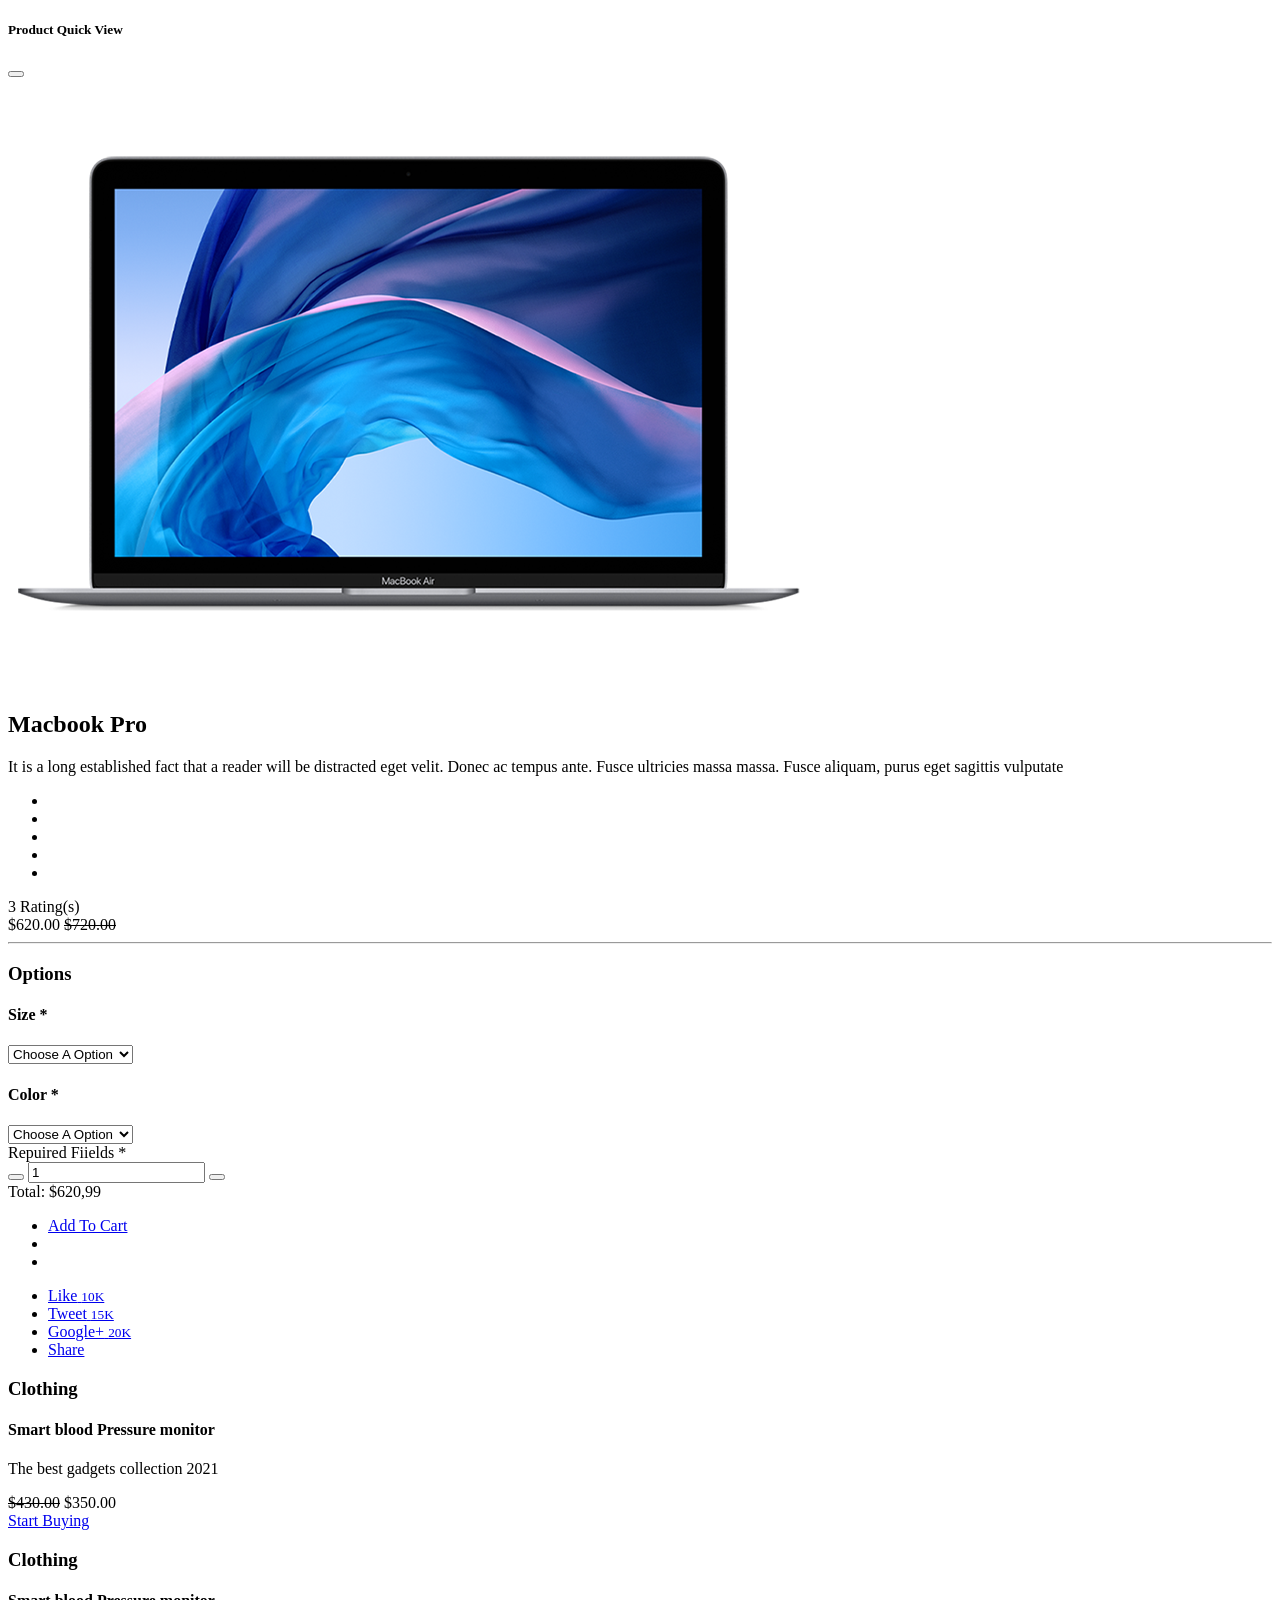
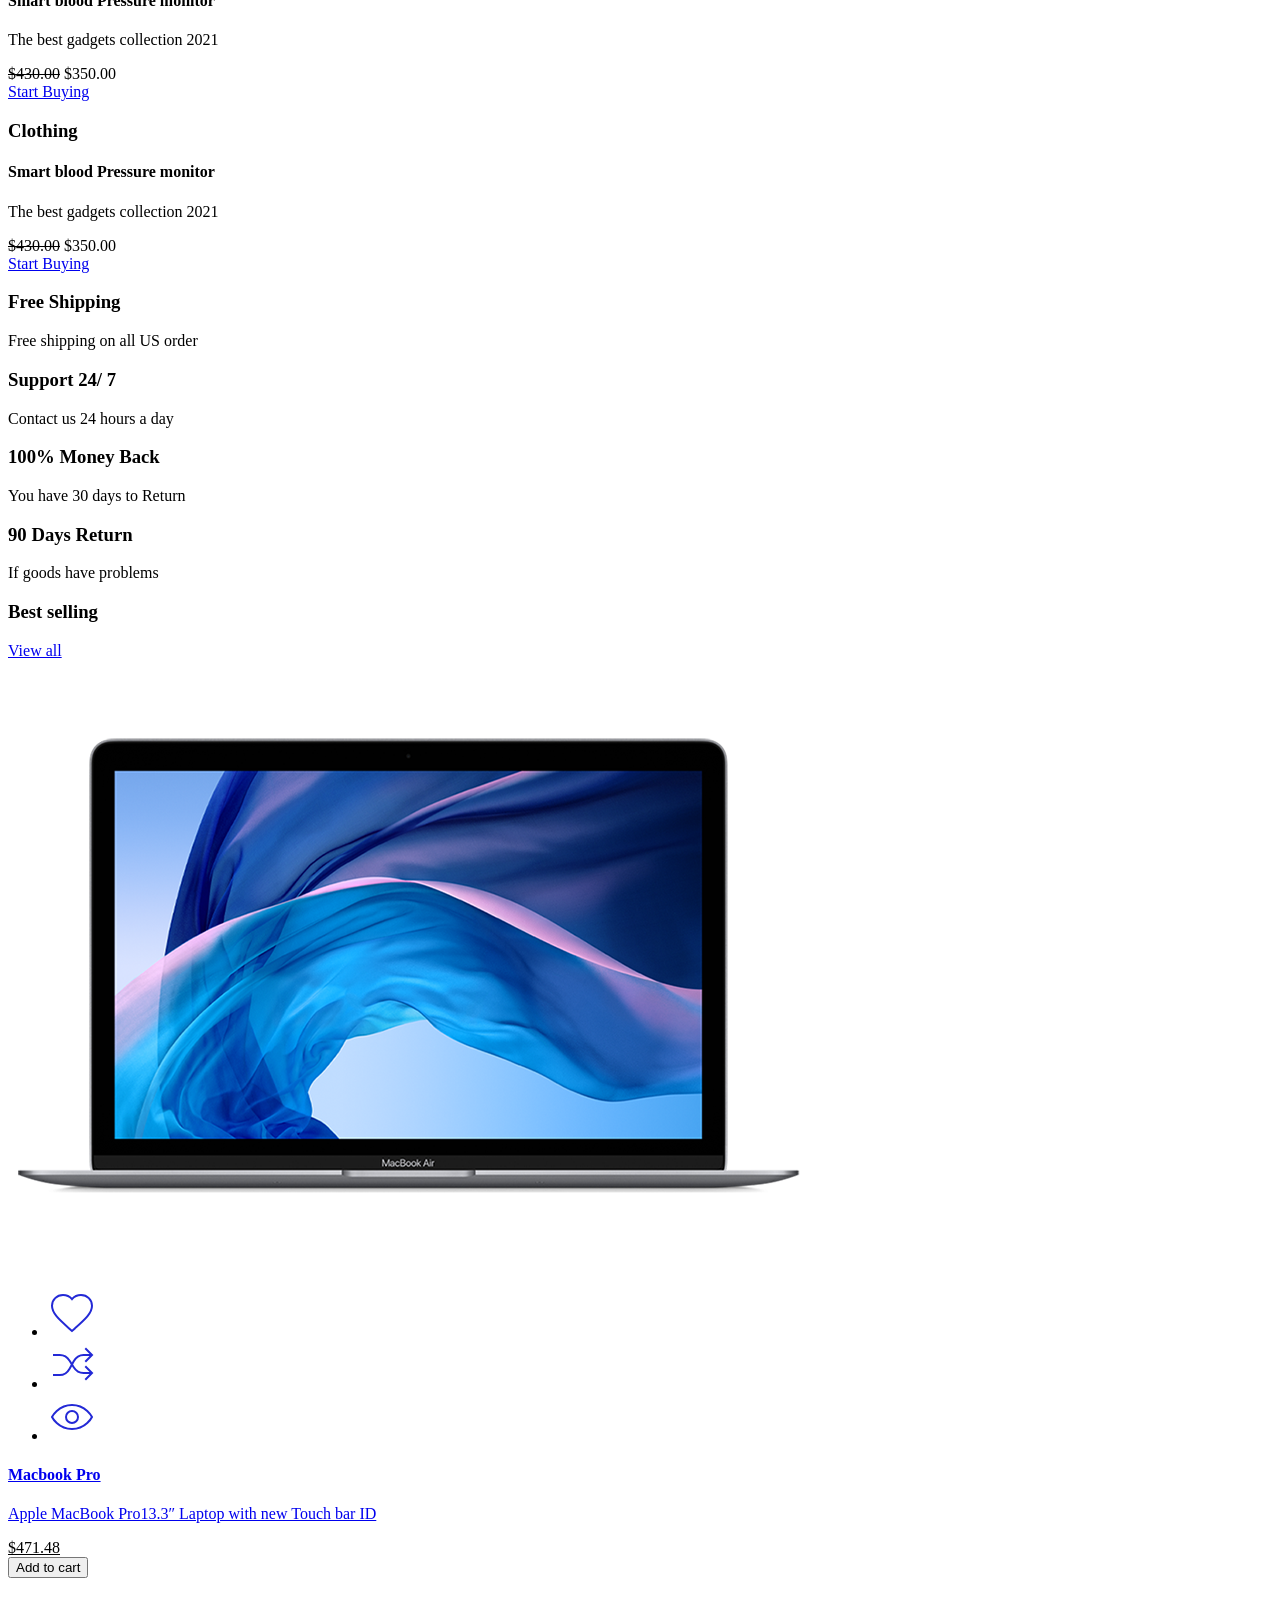
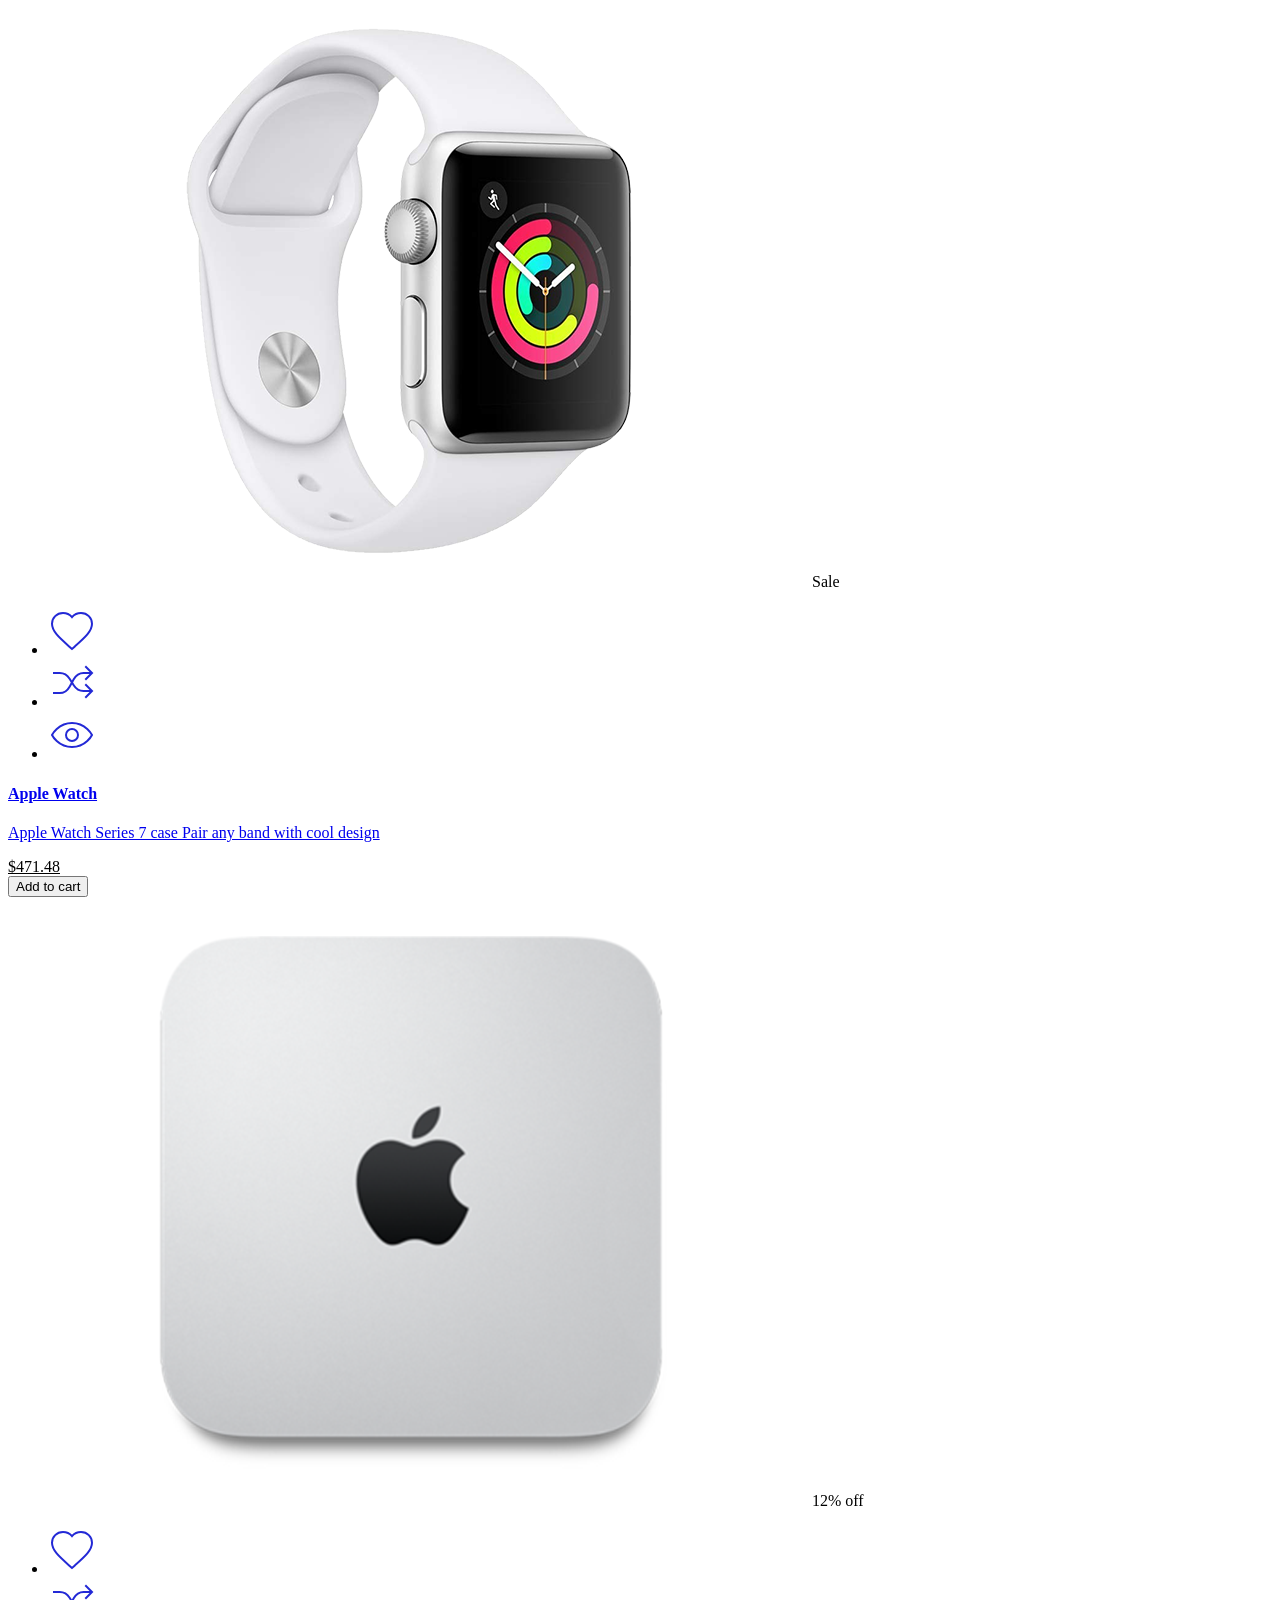
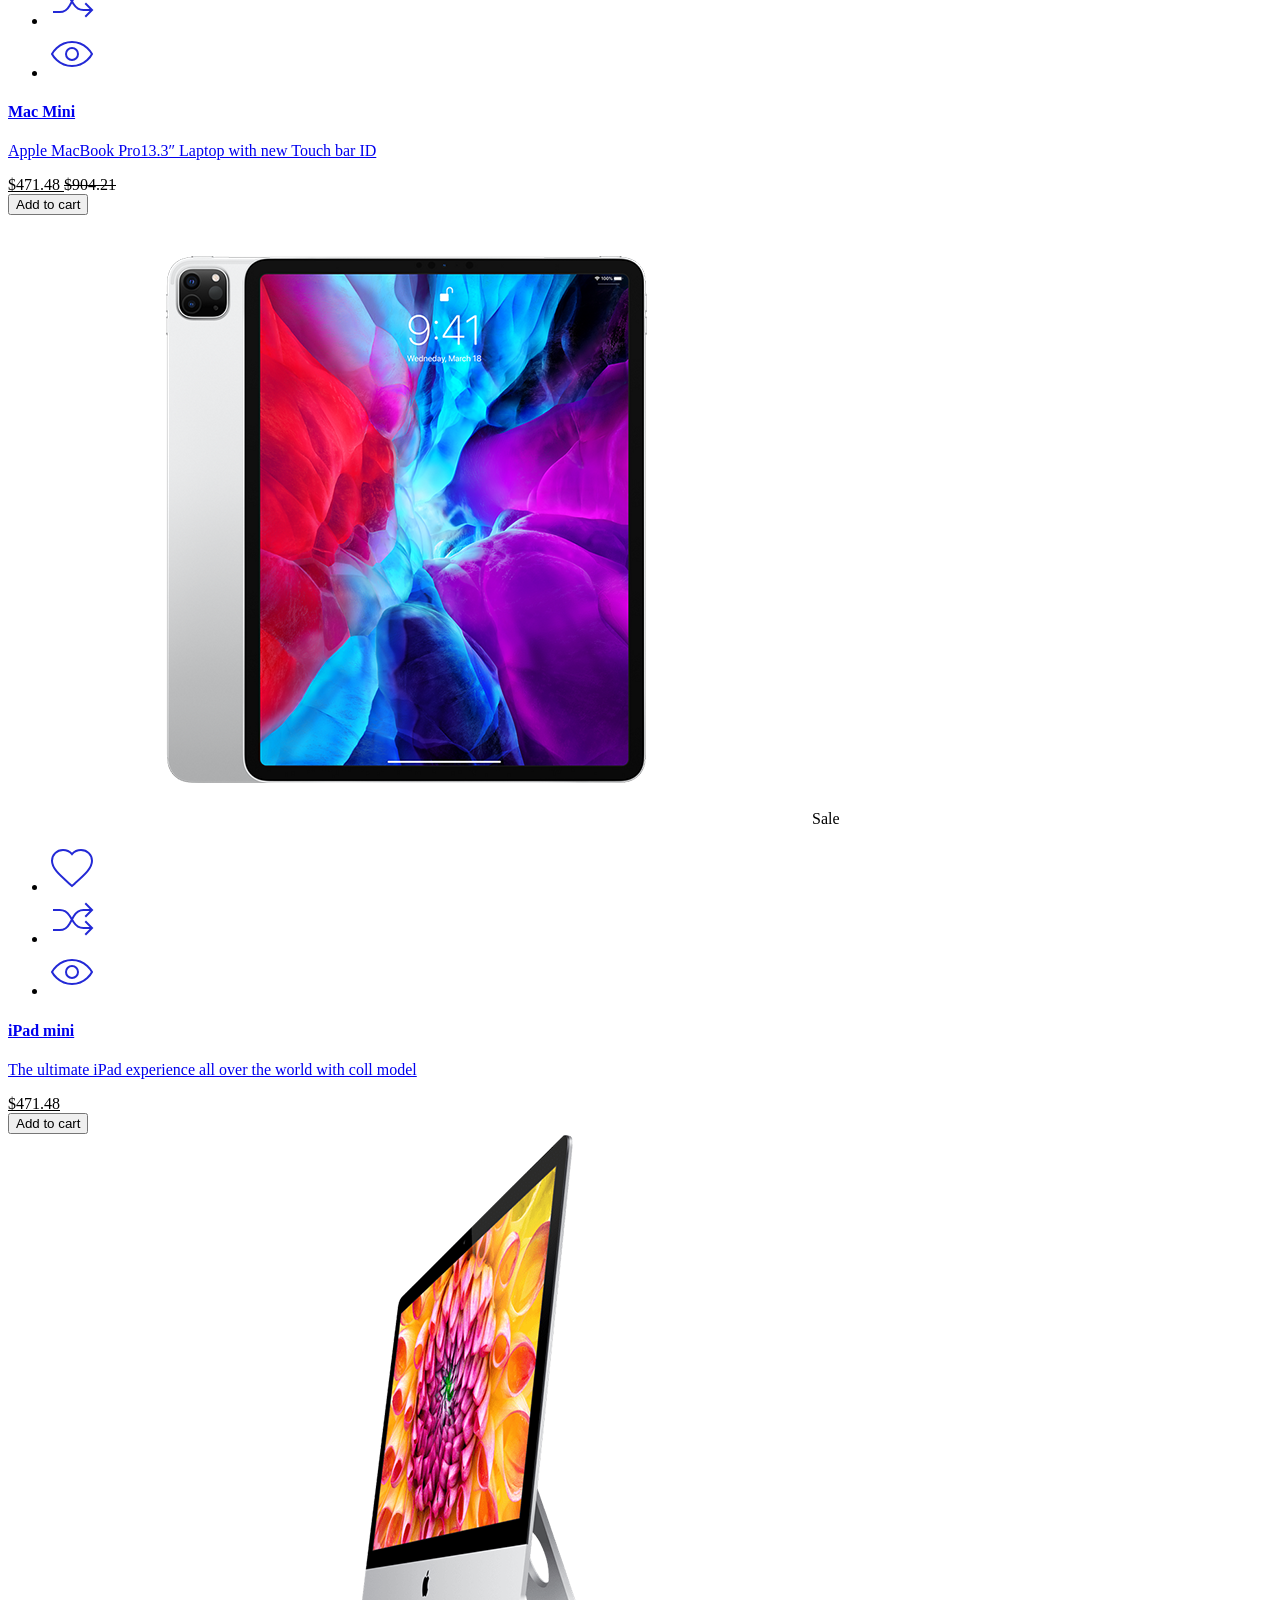
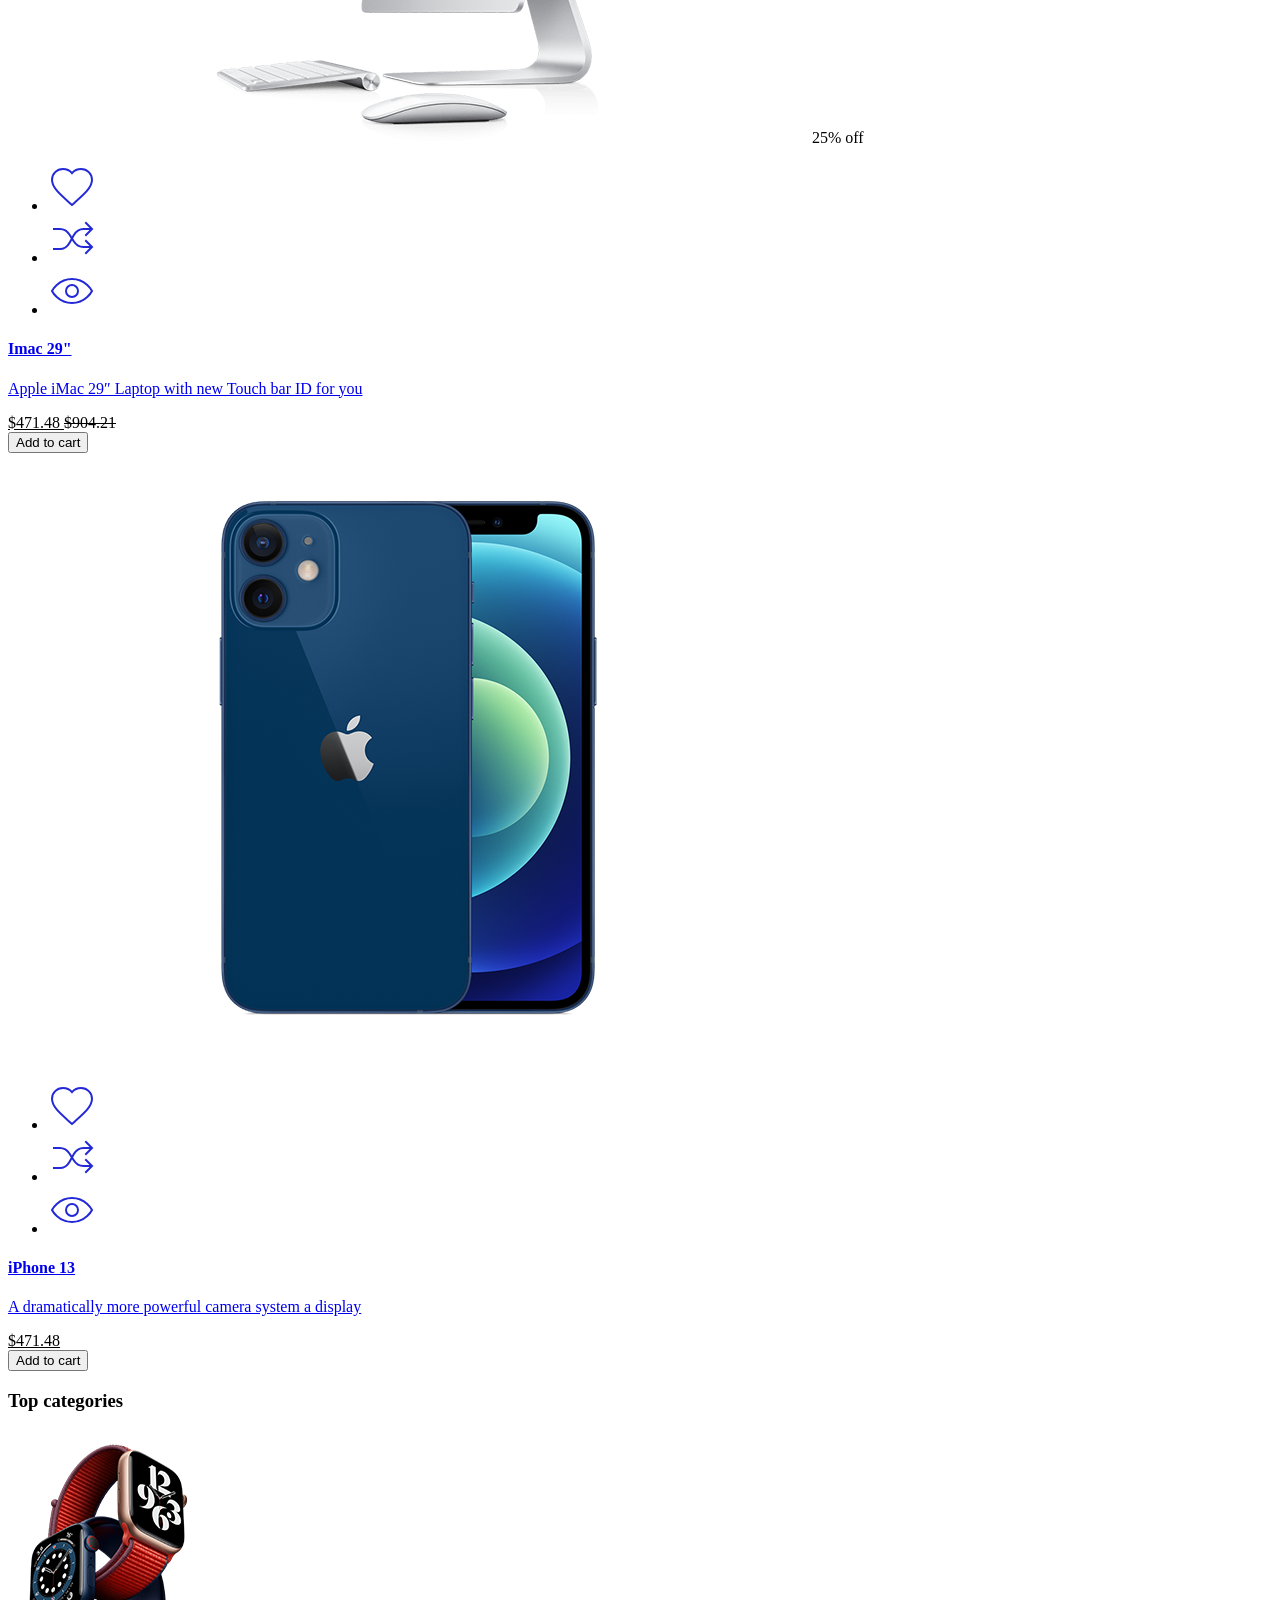
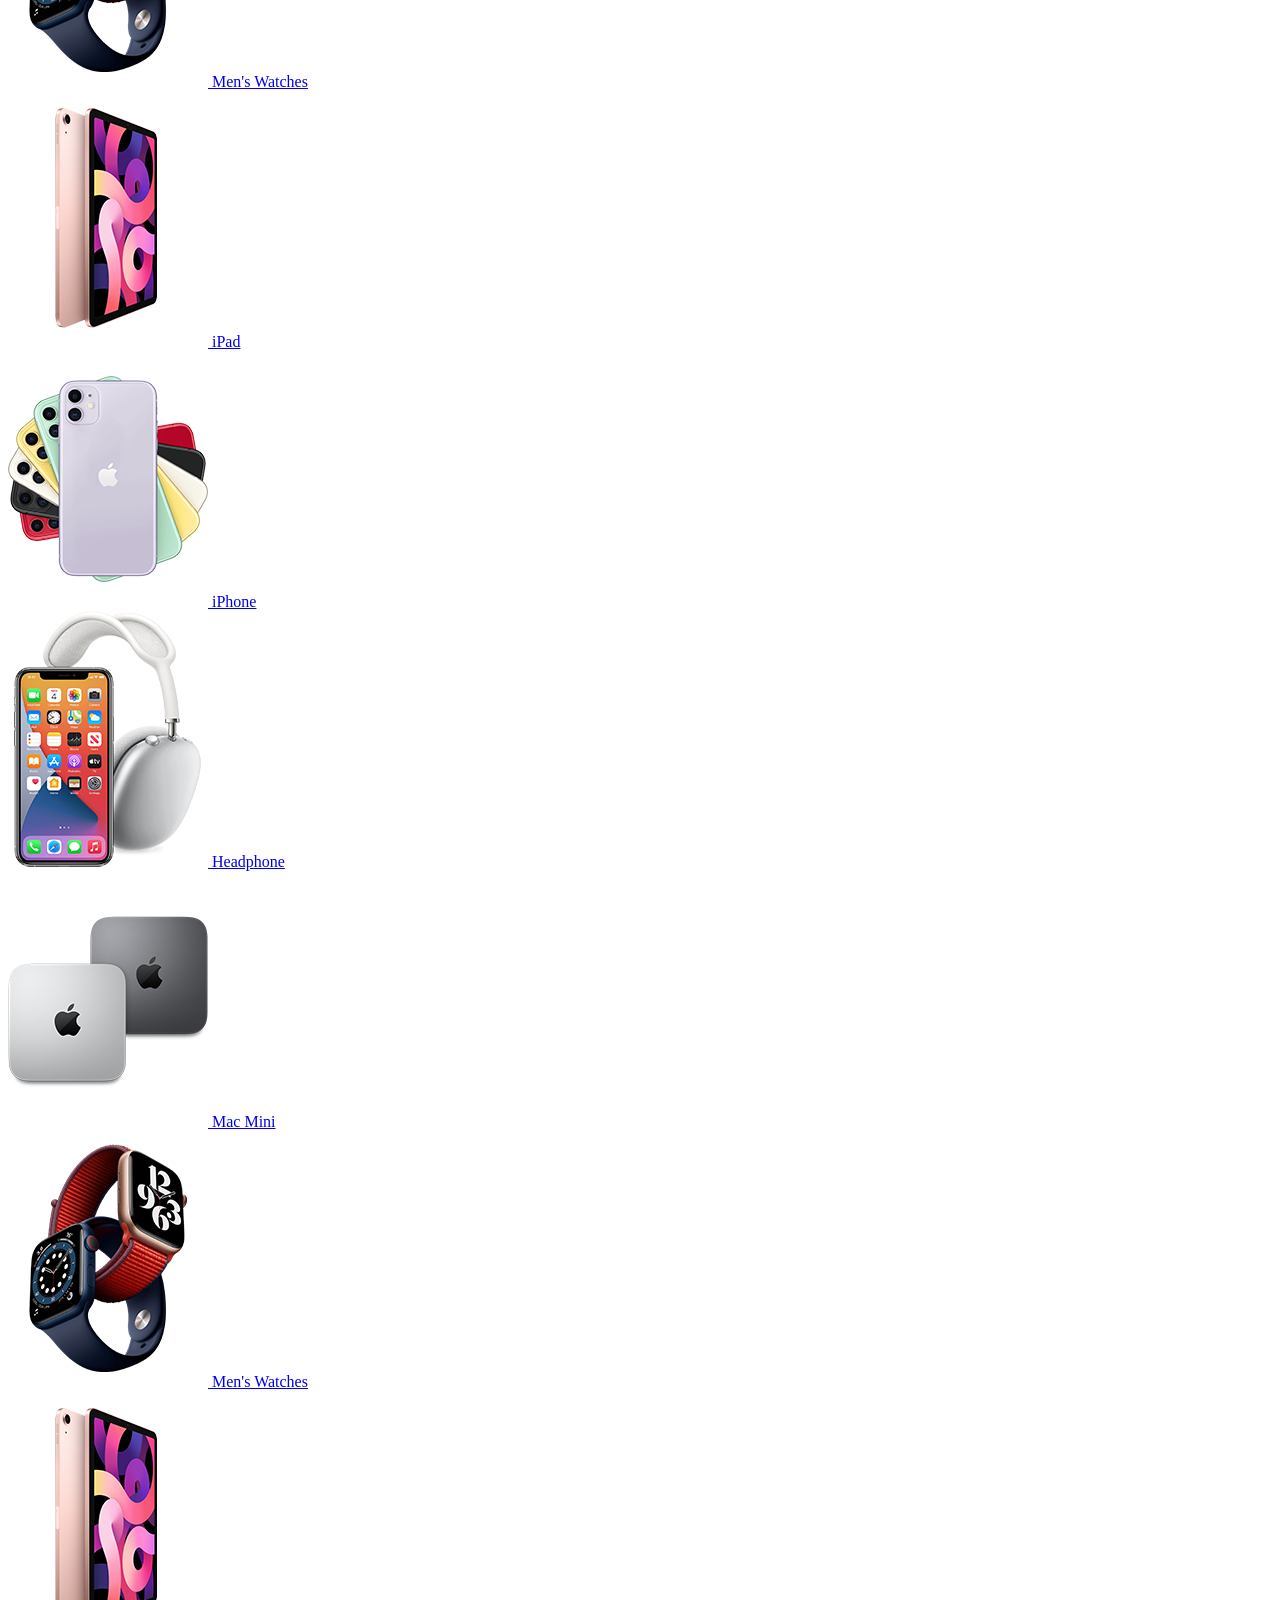
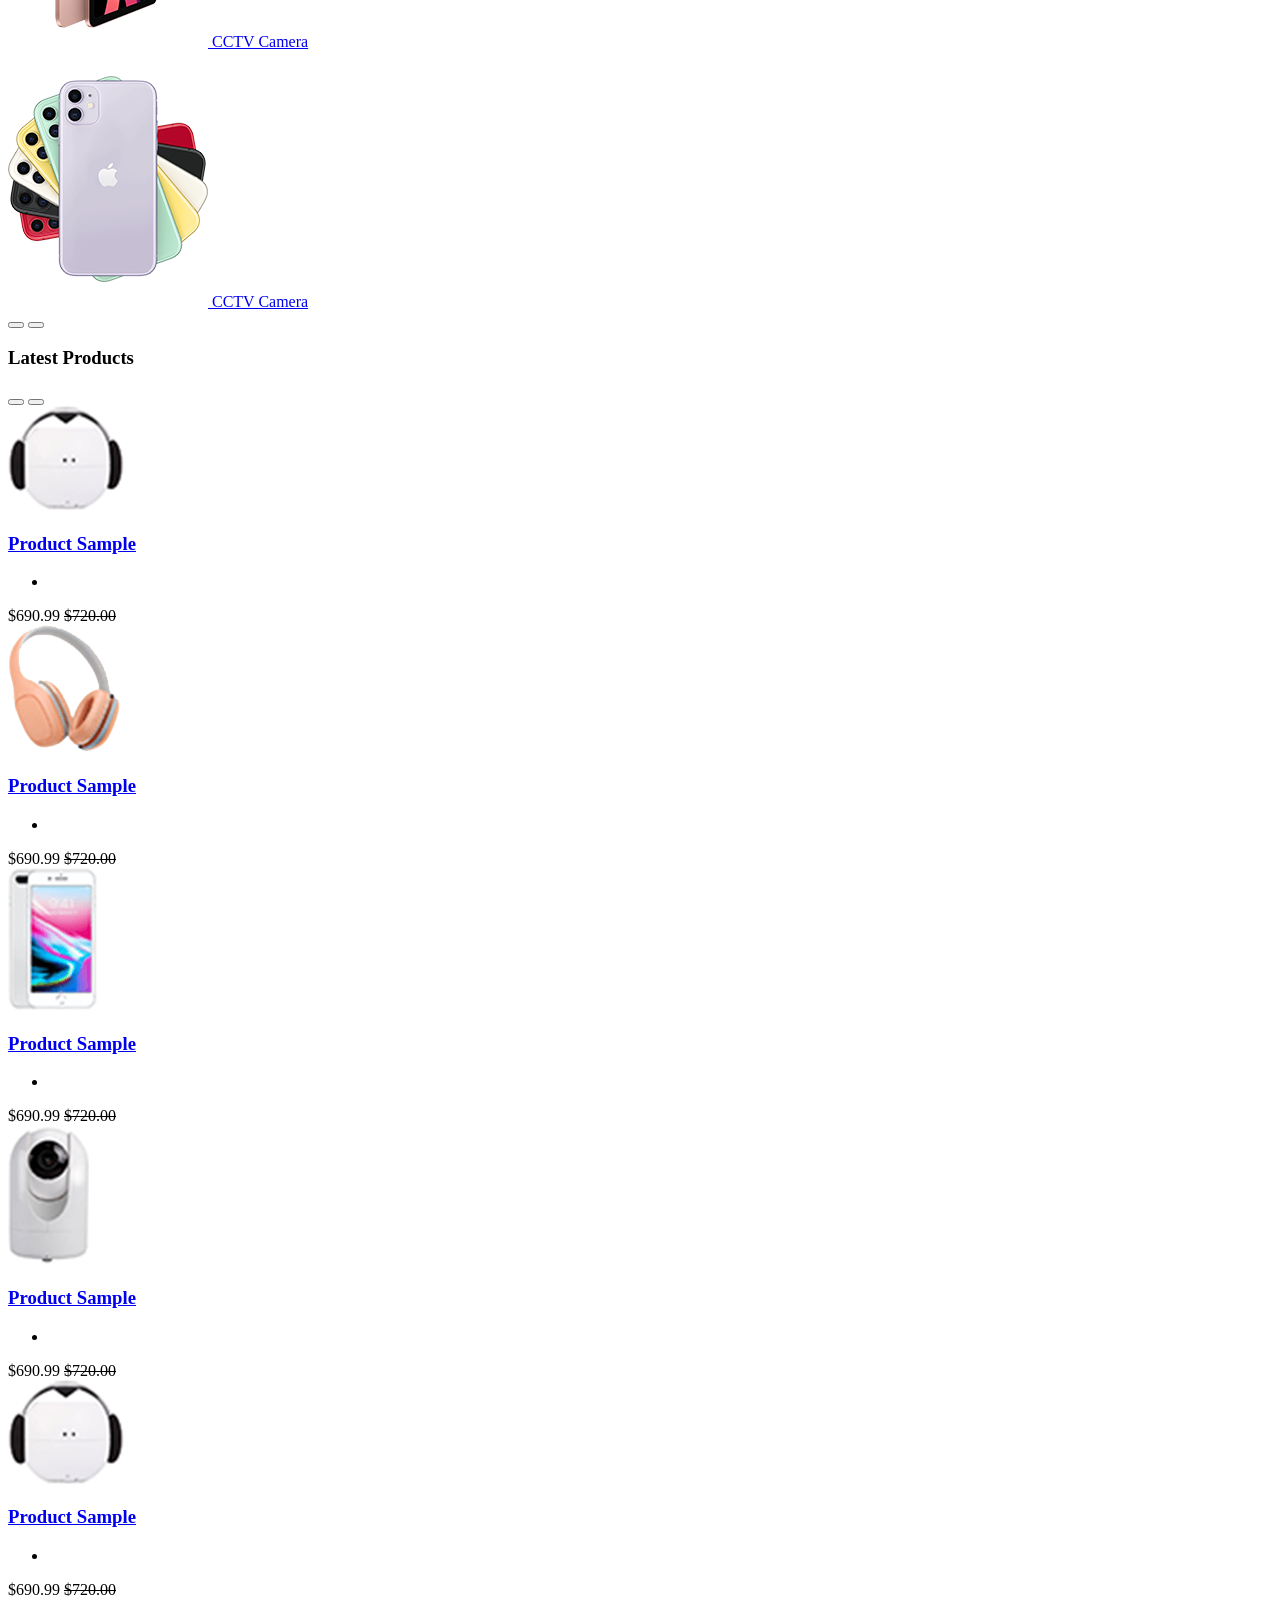
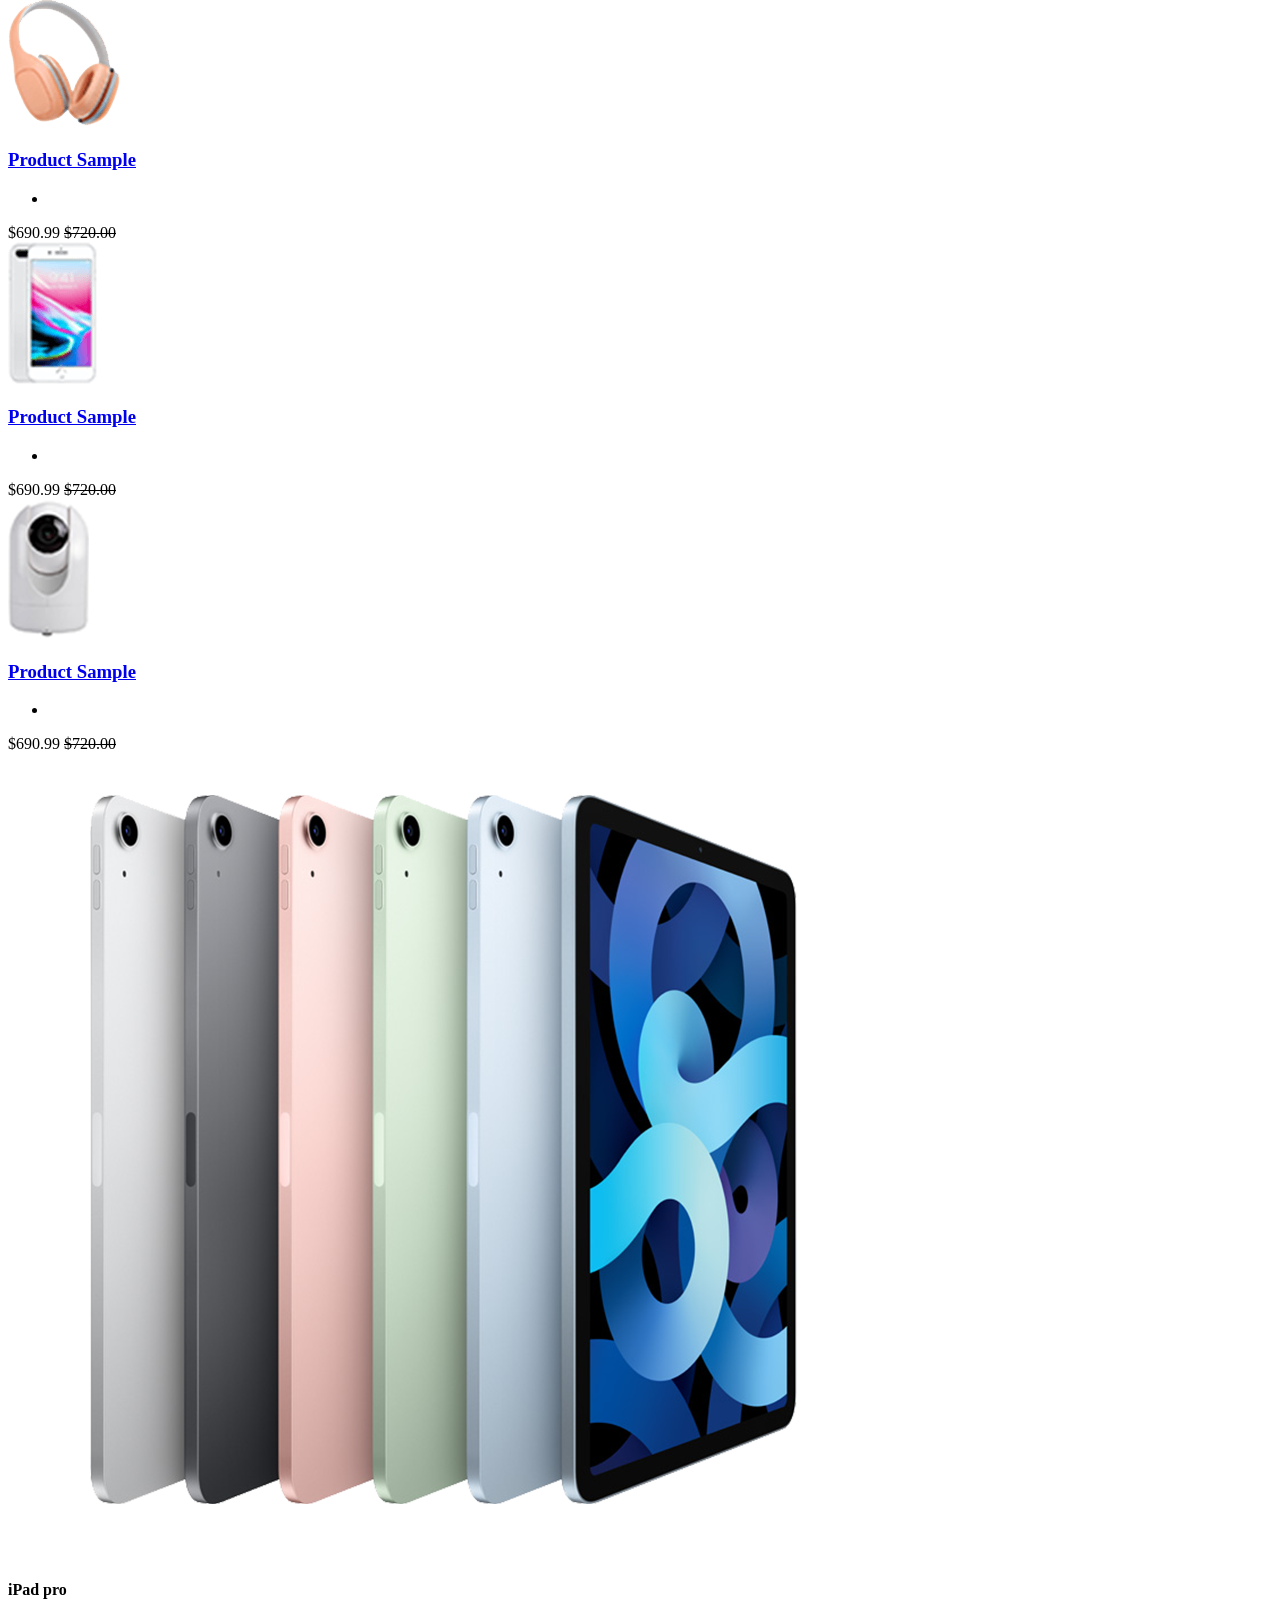
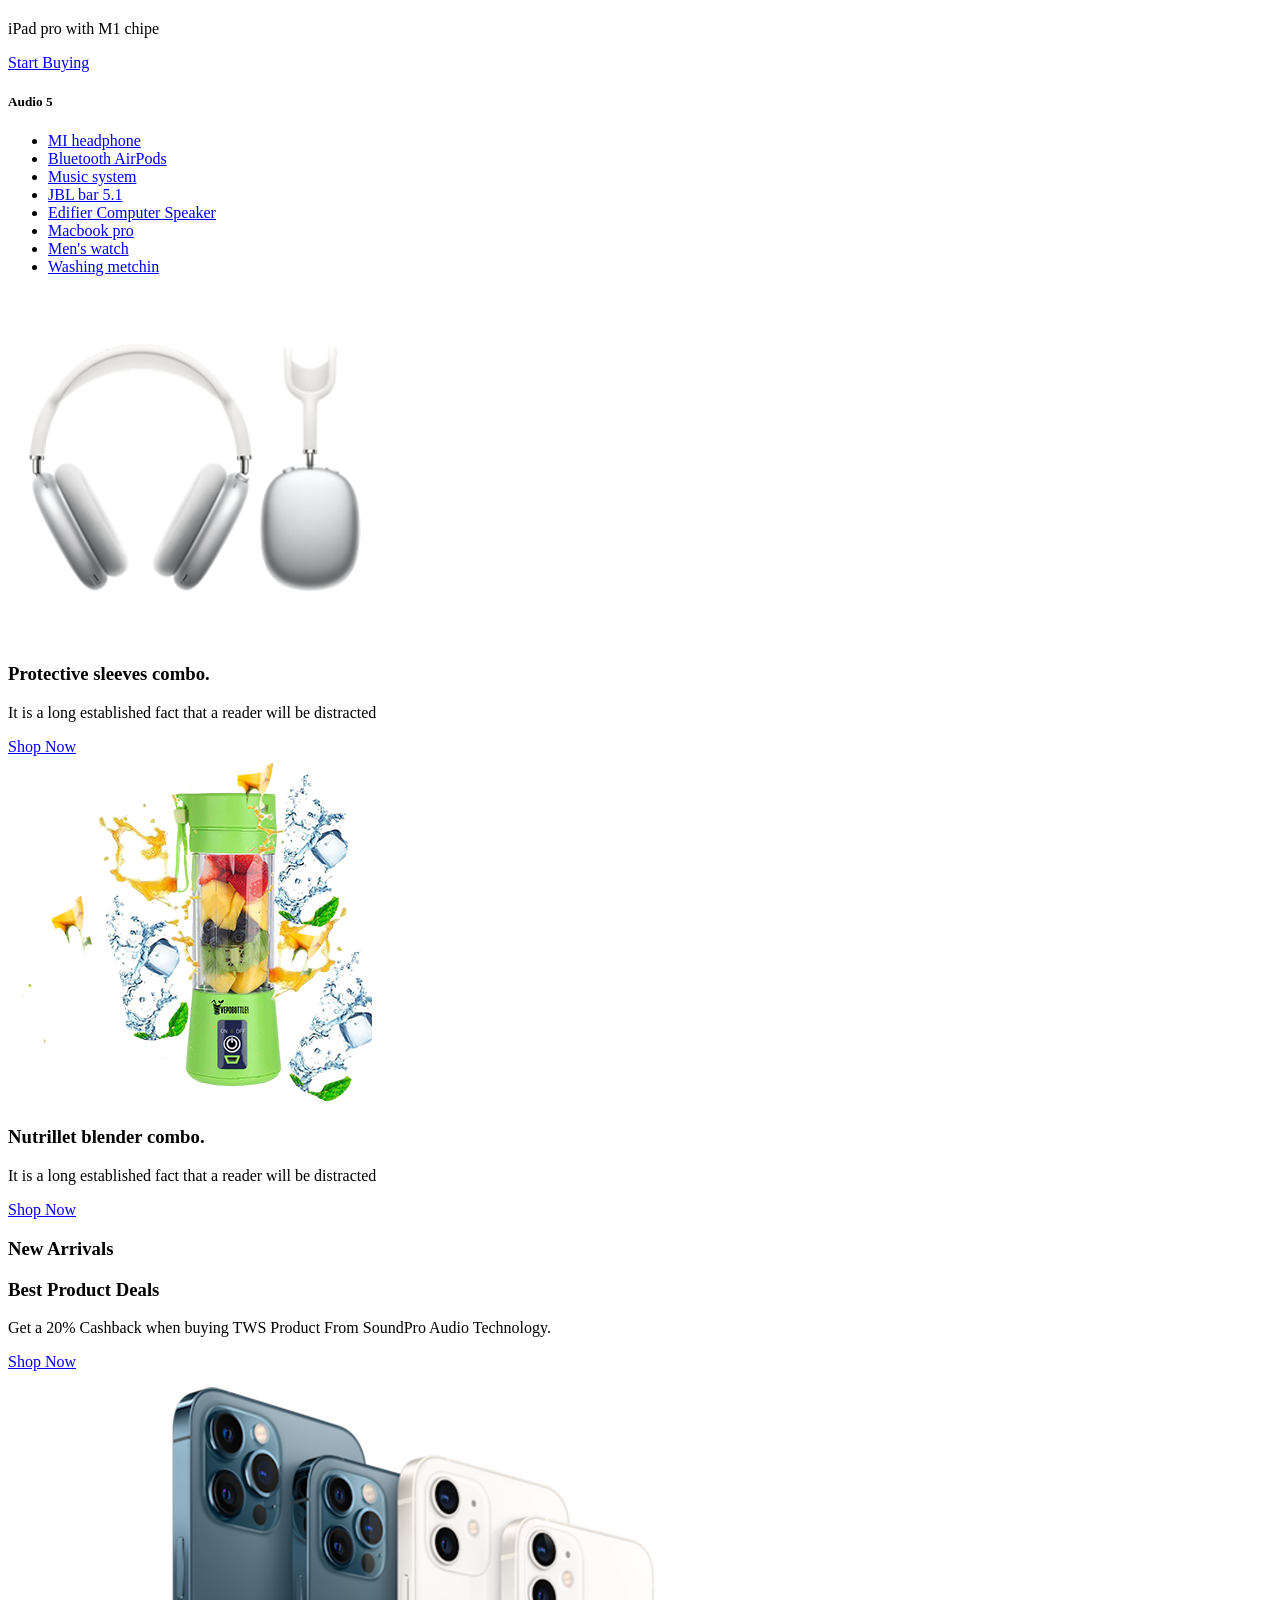
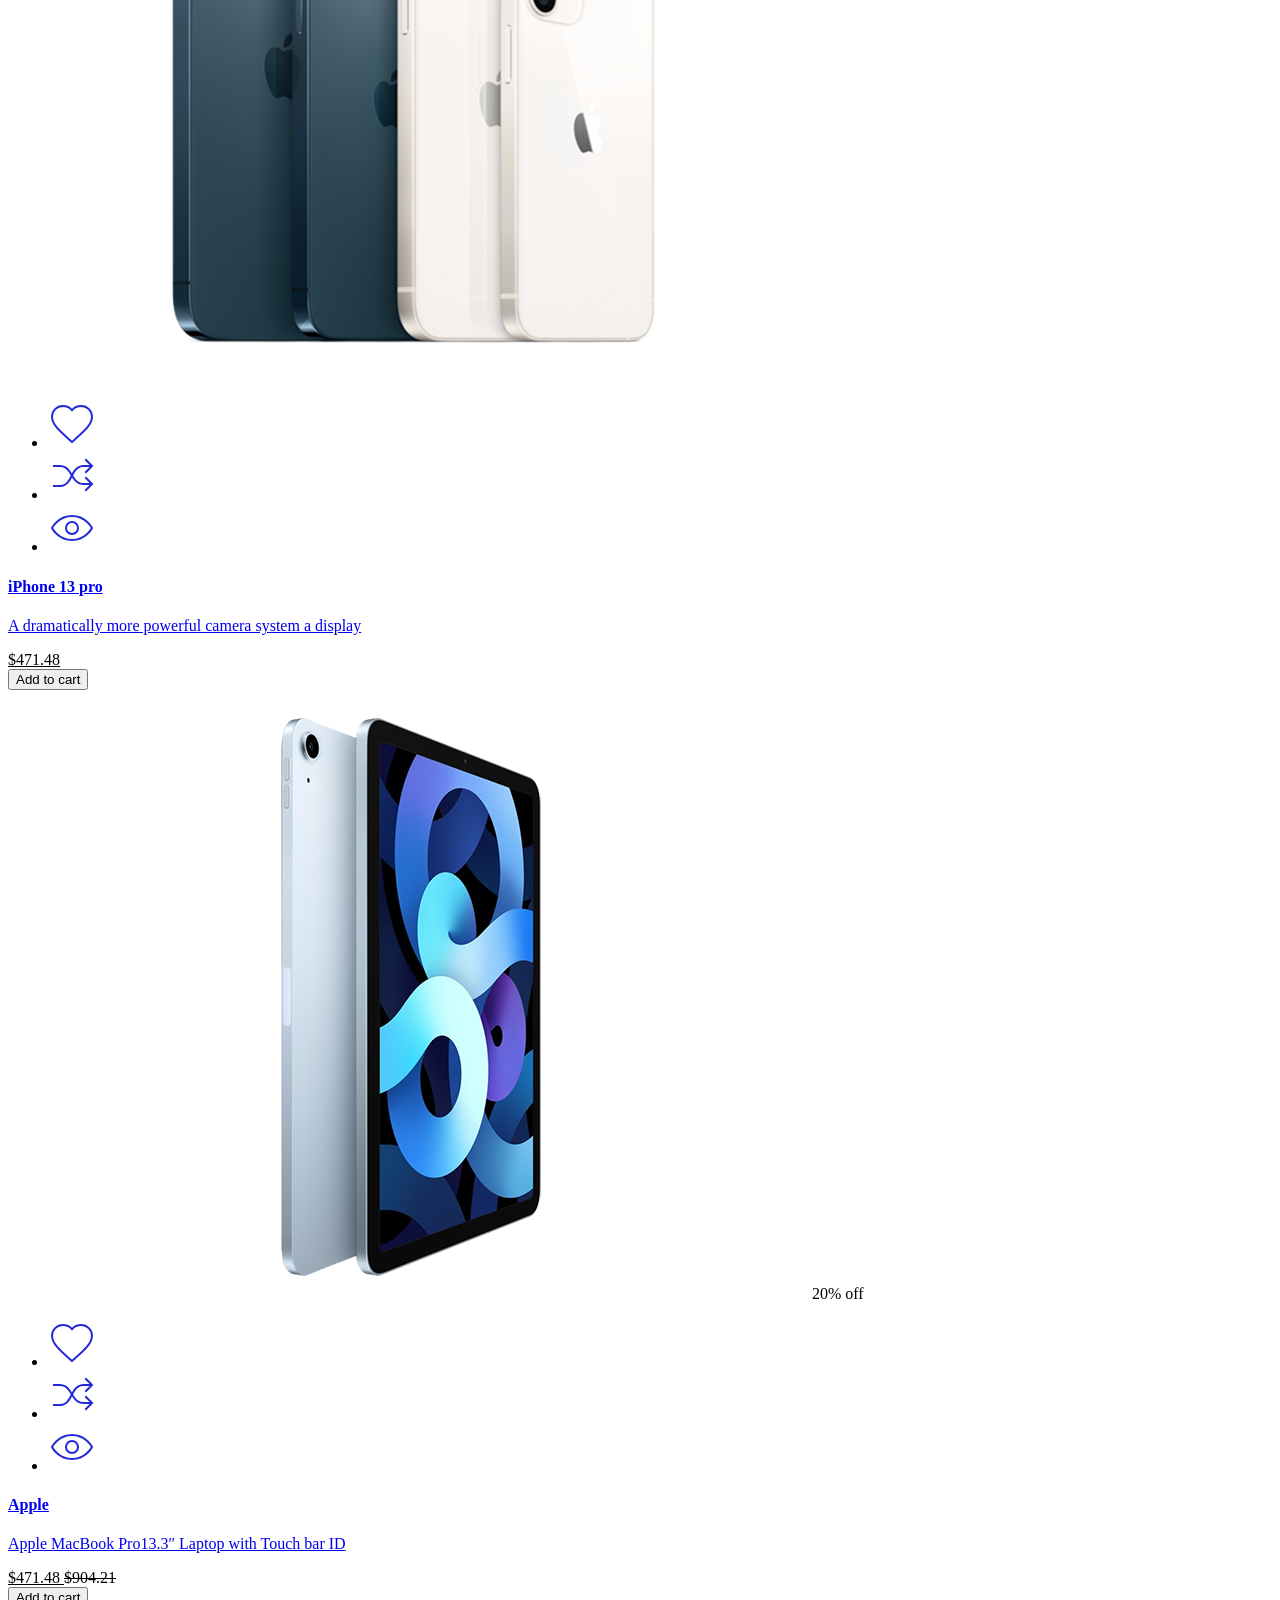
==== src/main/resources/templates/index.html @ 502b5650 "提交，n多功能" ====
﻿<!doctype html>
<html lang="en" xmlns:th="https://www.thymeleaf.org/" xmlns="">
<head>
    <meta charset="utf-8">
    <meta name="viewport" content="width=device-width, initial-scale=1, shrink-to-fit=no">
    <meta http-equiv="x-ua-compatible" content="ie=edge">

    <title th:text="${title}"></title>

    <div th:replace="~{css::css}"></div>

    <!-- woocommercen - css include -->
    <link rel="stylesheet" type="text/css" href="../static/css/woocommerce.css" th:href="@{/css/woocommerce.css}">
</head>

<body>

    <!-- body_wrap - start -->
    <div class="body_wrap">

        <div th:replace="~{component::backtotopAndPreload}"></div>
        
        <div th:replace="~{component::header-style-3}"></div>

        <script th:inline="javascript">
            (function () {
                document.getElementById("allcategories_collapse").classList.remove('collapse')
            }())
        </script>

        <!-- main body - start
        ================================================== -->
        <main>

            <div th:replace="~{component::shopping_cart}"></div>
            
            <!-- product quick view modal - start
            ================================================== -->
            <div class="modal fade" id="quickview_popup" aria-hidden="true" aria-labelledby="exampleModalToggleLabel2" tabindex="-1">
                <div class="modal-dialog modal-dialog-centered">
                    <div class="modal-content">
                        <div class="modal-header">
                            <h5 class="modal-title" id="exampleModalToggleLabel2">Product Quick View</h5>
                            <button type="button" class="btn-close" data-bs-dismiss="modal" aria-label="Close"></button>
                        </div>
                        <div class="modal-body">
                            <div class="product_details">
                                <div class="container">
                                    <div class="row">
                                        <div class="col col-lg-6">
                                            <div class="product_details_image p-0">
                                                <img src="../static/images/shop/product_img_12.png" alt>
                                            </div>
                                        </div>
                                        
                                        <div class="col-lg-6">
                                            <div class="product_details_content">
                                                <h2 class="item_title">Macbook Pro</h2>
                                                <p>
                                                    It is a long established fact that a reader will be distracted eget velit. Donec ac tempus ante. Fusce ultricies massa massa. Fusce aliquam, purus eget sagittis vulputate
                                                </p>
                                                <div class="item_review">
                                                    <ul class="rating_star ul_li">
                                                        <li><i class="fas fa-star"></i></li>
                                                        <li><i class="fas fa-star"></i></li>
                                                        <li><i class="fas fa-star"></i></li>
                                                        <li><i class="fas fa-star"></i></li>
                                                        <li><i class="fas fa-star"></i></li>
                                                    </ul>
                                                    <span class="review_value">3 Rating(s)</span>
                                                </div>
                                                <div class="item_price">
                                                    <span>$620.00</span>
                                                    <del>$720.00</del>
                                                </div>
                                                <hr>
                                                <div class="item_attribute">
                                                    <h3 class="title_text">Options <span class="underline"></span></h3>
                                                    <form action="#">
                                                        <div class="row">
                                                            <div class="col col-md-6">
                                                                <div class="select_option clearfix">
                                                                    <h4 class="input_title">Size *</h4>
                                                                    <select>
                                                                        <option data-display="- Please select -">Choose A Option</option>
                                                                        <option value="1">Some option</option>
                                                                        <option value="2">Another option</option>
                                                                        <option value="3" disabled>A disabled option</option>
                                                                        <option value="4">Potato</option>
                                                                    </select>
                                                                </div>
                                                            </div>
                                                            <div class="col col-md-6">
                                                                <div class="select_option clearfix">
                                                                    <h4 class="input_title">Color *</h4>
                                                                    <select>
                                                                        <option data-display="- Please select -">Choose A Option</option>
                                                                        <option value="1">Some option</option>
                                                                        <option value="2">Another option</option>
                                                                        <option value="3" disabled>A disabled option</option>
                                                                        <option value="4">Potato</option>
                                                                    </select>
                                                                </div>
                                                            </div>
                                                        </div>
                                                        <span class="repuired_text">Repuired Fiields *</span>
                                                    </form>
                                                </div>
                                                
                                                <div class="quantity_wrap">
                                                    <form action="#">
                                                        <div class="quantity_input">
                                                            <button type="button" class="input_number_decrement">
                                                                <i class="fal fa-minus"></i>
                                                            </button>
                                                            <input class="input_number" type="text" value="1">
                                                            <button type="button" class="input_number_increment">
                                                                <i class="fal fa-plus"></i>
                                                            </button>
                                                        </div>
                                                    </form>
                                                    <div class="total_price">
                                                        Total: $620,99
                                                    </div>
                                                </div>
                                                
                                                <ul class="default_btns_group ul_li">
                                                    <li><a class="addtocart_btn" href="#!">Add To Cart</a></li>
                                                    <li><a href="#!"><i class="far fa-compress-alt"></i></a></li>
                                                    <li><a href="#!"><i class="fas fa-heart"></i></a></li>
                                                </ul>
                                                
                                                <ul class="default_share_links ul_li">
                                                    <li>
                                                        <a class="facebook" href="#!">
                                                            <span><i class="fab fa-facebook-square"></i> Like</span>
                                                            <small>10K</small>
                                                        </a>
                                                    </li>
                                                    <li>
                                                        <a class="twitter" href="#!">
                                                            <span><i class="fab fa-twitter-square"></i> Tweet</span>
                                                            <small>15K</small>
                                                        </a>
                                                    </li>
                                                    <li>
                                                        <a class="google" href="#!">
                                                            <span><i class="fab fa-google-plus-square"></i> Google+</span>
                                                            <small>20K</small>
                                                        </a>
                                                    </li>
                                                    <li>
                                                        <a class="share" href="#!">
                                                            <span><i class="fas fa-plus-square"></i> Share</span>
                                                        </a>
                                                    </li>
                                                </ul>
                                            </div>
                                        </div>
                                    </div>
                                </div>
                            </div>
                        </div>
                    </div>
                </div>
            </div>
            <!-- product quick view modal - end
            ================================================== -->

            
            <!-- slider_section - start
            ================================================== -->
            <section class="slider_section">
                <div class="container">
                    <div class="row">
                        <div class="col-lg-9 offset-lg-3">
                            <div class="main_slider" data-slick='{"arrows": false}'>
                                <div class="slider_item set-bg-image" data-background="../static/images/slider/slide-2.jpg">
                                    <div class="slider_content">
                                        <h3 class="small_title" data-animation="fadeInUp2" data-delay=".2s">Clothing</h3>
                                        <h4 class="big_title" data-animation="fadeInUp2" data-delay=".4s">Smart blood  <span>Pressure monitor</span></h4>
                                        <p data-animation="fadeInUp2" data-delay=".6s">The best gadgets collection 2021</p>
                                        <div class="item_price" data-animation="fadeInUp2" data-delay=".6s">
                                            <del>$430.00</del>
                                            <span class="sale_price">$350.00</span>
                                        </div>
                                        <a class="btn btn_primary" href="shop_details.html" data-animation="fadeInUp2" data-delay=".8s">Start Buying</a>
                                    </div>
                                </div>
                                <div class="slider_item set-bg-image" data-background="../static/images/slider/slide-3.jpg">
                                    <div class="slider_content">
                                        <h3 class="small_title" data-animation="fadeInUp2" data-delay=".2s">Clothing</h3>
                                        <h4 class="big_title" data-animation="fadeInUp2" data-delay=".4s">Smart blood  <span>Pressure monitor</span></h4>
                                        <p data-animation="fadeInUp2" data-delay=".6s">The best gadgets collection 2021</p>
                                        <div class="item_price" data-animation="fadeInUp2" data-delay=".6s">
                                            <del>$430.00</del>
                                            <span class="sale_price">$350.00</span>
                                        </div>
                                        <a class="btn btn_primary" href="shop_details.html" data-animation="fadeInUp2" data-delay=".8s">Start Buying</a>
                                    </div>
                                </div>
                                <div class="slider_item set-bg-image" data-background="../static/images/slider/slide-1.jpg">
                                    <div class="slider_content">
                                        <h3 class="small_title" data-animation="fadeInUp2" data-delay=".2s">Clothing</h3>
                                        <h4 class="big_title" data-animation="fadeInUp2" data-delay=".4s">Smart blood  <span>Pressure monitor</span></h4>
                                        <p data-animation="fadeInUp2" data-delay=".6s">The best gadgets collection 2021</p>
                                        <div class="item_price" data-animation="fadeInUp2" data-delay=".6s">
                                            <del>$430.00</del>
                                            <span class="sale_price">$350.00</span>
                                        </div>
                                        <a class="btn btn_primary" href="shop_details.html" data-animation="fadeInUp2" data-delay=".8s">Start Buying</a>
                                    </div>
                                </div>
                            </div>
                        </div>
                    </div>
                </div>
            </section>
            <!-- slider_section - end
            ================================================== -->
            
            <!-- policy_section - start
            ================================================== -->
            <section class="policy_section">
                <div class="container">
                    <div class="row">
                        <div class="col-xs-12">
                            <div class="policy-wrap">
                                <div class="policy_item">
                                    <div class="item_icon">
                                        <i class="icon icon-Truck"></i>
                                    </div>
                                    <div class="item_content">
                                        <h3 class="item_title">Free Shipping</h3>
                                        <p>
                                            Free shipping on all US order
                                        </p>
                                    </div>
                                </div>
        
                                <div class="policy_item">
                                    <div class="item_icon">
                                        <i class="icon icon-Headset"></i>
                                    </div>
                                    <div class="item_content">
                                        <h3 class="item_title">Support 24/ 7</h3>
                                        <p>
                                            Contact us 24 hours a day
                                        </p>
                                    </div>
                                </div>
        
                                <div class="policy_item">
                                    <div class="item_icon">
                                        <i class="icon icon-Wallet"></i>
                                    </div>
                                    <div class="item_content">
                                        <h3 class="item_title">100% Money Back</h3>
                                        <p>
                                            You have 30 days to Return
                                        </p>
                                    </div>
                                </div>
        
                                <div class="policy_item">
                                    <div class="item_icon">
                                        <i class="icon icon-Starship"></i>
                                    </div>
                                    <div class="item_content">
                                        <h3 class="item_title">90 Days Return</h3>
                                        <p>
                                            If goods have problems
                                        </p>
                                    </div>
                                </div>
        
                            </div>
                        </div>
                    </div>
                </div>

            </section>
            <!-- policy_section - end
            ================================================== -->
        
            
            <!-- products-with-sidebar-section - start
            ================================================== -->
            <section class="products-with-sidebar-section">
                <div class="container">
                    <div class="row">
                        <div class="col-lg-9 order-lg-3">
                            <div class="best-selling-products">
                                <div class="sec-title-link">
                                    <h3>Best selling</h3>
                                    <div class="view-all"><a href="#">View all<i class="fal fa-long-arrow-right"></i></a></div>
                                </div>
                                <div class="product-area clearfix">
                                    <div class="grid">
                                        <div class="product-pic">
                                            <img src="../static/images/shop/product_img_12.png" alt>
                                            <div class="actions">
                                                <ul>
                                                    <li>
                                                        <a href="#"><svg role="img" xmlns="http://www.w3.org/2000/svg" width="48px" height="48px" viewBox="0 0 24 24"  stroke="#2329D6" stroke-width="1" stroke-linecap="square" stroke-linejoin="miter" fill="none" color="#2329D6"> <title>Favourite</title> <path d="M12,21 L10.55,19.7051771 C5.4,15.1242507 2,12.1029973 2,8.39509537 C2,5.37384196 4.42,3 7.5,3 C9.24,3 10.91,3.79455041 12,5.05013624 C13.09,3.79455041 14.76,3 16.5,3 C19.58,3 22,5.37384196 22,8.39509537 C22,12.1029973 18.6,15.1242507 13.45,19.7149864 L12,21 Z"/> </svg></a>
                                                    </li>
                                                    <li>
                                                        <a href="#"><svg role="img" xmlns="http://www.w3.org/2000/svg" width="48px" height="48px" viewBox="0 0 24 24"  stroke="#2329D6" stroke-width="1" stroke-linecap="square" stroke-linejoin="miter" fill="none" color="#2329D6"> <title>Shuffle</title> <path d="M21 16.0399H17.7707C15.8164 16.0399 13.9845 14.9697 12.8611 13.1716L10.7973 9.86831C9.67384 8.07022 7.84196 7 5.88762 7L3 7"/> <path d="M21 7H17.7707C15.8164 7 13.9845 8.18388 12.8611 10.1729L10.7973 13.8271C9.67384 15.8161 7.84196 17 5.88762 17L3 17"/> <path d="M19 4L22 7L19 10"/> <path d="M19 13L22 16L19 19"/> </svg></a>
                                                    </li>
                                                    <li>
                                                        <a class="quickview_btn" data-bs-toggle="modal" href="#quickview_popup" role="button" tabindex="0"><svg width="48px" height="48px" viewBox="0 0 24 24" xmlns="http://www.w3.org/2000/svg" stroke="#2329D6" stroke-width="1" stroke-linecap="square" stroke-linejoin="miter" fill="none" color="#2329D6"> <title>Visible (eye)</title> <path d="M22 12C22 12 19 18 12 18C5 18 2 12 2 12C2 12 5 6 12 6C19 6 22 12 22 12Z"/> <circle cx="12" cy="12" r="3"/> </svg></a>
                                                    </li>
                                                </ul>
                                            </div>
                                        </div>
                                        <div class="details">
                                            <h4><a href="#">Macbook Pro</a></h4>
                                            <p><a href="#">Apple MacBook Pro13.3″ Laptop with new Touch bar ID </a></p>
                                            <div class="rating">
                                                <i class="fas fa-star"></i>
                                                <i class="fas fa-star"></i>
                                                <i class="fas fa-star"></i>
                                                <i class="fas fa-star"></i>
                                                <i class="fas fa-star-half-alt"></i>
                                            </div>
                                            <span class="price">
                                                <ins>
                                                    <span class="woocommerce-Price-amount amount">
                                                        <bdi>
                                                            <span class="woocommerce-Price-currencySymbol">$</span>471.48
                                                        </bdi>
                                                    </span>
                                                </ins>
                                            </span>
                                            <div class="add-cart-area">
                                                <button class="add-to-cart">Add to cart</button>
                                            </div>
                                        </div>
                                    </div>
                                    <div class="grid">
                                        <div class="product-pic">
                                            <img src="../static/images/shop/product-img-21.png" alt>
                                            <span class="theme-badge">Sale</span>
                                            <div class="actions">
                                                <ul>
                                                    <li>
                                                        <a href="#"><svg role="img" xmlns="http://www.w3.org/2000/svg" width="48px" height="48px" viewBox="0 0 24 24" stroke="#2329D6" stroke-width="1" stroke-linecap="square" stroke-linejoin="miter" fill="none" color="#2329D6"> <title>Favourite</title> <path d="M12,21 L10.55,19.7051771 C5.4,15.1242507 2,12.1029973 2,8.39509537 C2,5.37384196 4.42,3 7.5,3 C9.24,3 10.91,3.79455041 12,5.05013624 C13.09,3.79455041 14.76,3 16.5,3 C19.58,3 22,5.37384196 22,8.39509537 C22,12.1029973 18.6,15.1242507 13.45,19.7149864 L12,21 Z"/> </svg></a>
                                                    </li>
                                                    <li>
                                                        <a href="#"><svg role="img" xmlns="http://www.w3.org/2000/svg" width="48px" height="48px" viewBox="0 0 24 24"  stroke="#2329D6" stroke-width="1" stroke-linecap="square" stroke-linejoin="miter" fill="none" color="#2329D6"> <title>Shuffle</title> <path d="M21 16.0399H17.7707C15.8164 16.0399 13.9845 14.9697 12.8611 13.1716L10.7973 9.86831C9.67384 8.07022 7.84196 7 5.88762 7L3 7"/> <path d="M21 7H17.7707C15.8164 7 13.9845 8.18388 12.8611 10.1729L10.7973 13.8271C9.67384 15.8161 7.84196 17 5.88762 17L3 17"/> <path d="M19 4L22 7L19 10"/> <path d="M19 13L22 16L19 19"/> </svg></a>
                                                    </li>
                                                    <li>
                                                        <a class="quickview_btn" data-bs-toggle="modal" href="#quickview_popup" role="button" tabindex="0"><svg width="48px" height="48px" viewBox="0 0 24 24" xmlns="http://www.w3.org/2000/svg" stroke="#2329D6" stroke-width="1" stroke-linecap="square" stroke-linejoin="miter" fill="none" color="#2329D6"> <title>Visible (eye)</title> <path d="M22 12C22 12 19 18 12 18C5 18 2 12 2 12C2 12 5 6 12 6C19 6 22 12 22 12Z"/> <circle cx="12" cy="12" r="3"/> </svg></a>
                                                    </li>
                                                </ul>
                                            </div>
                                        </div>
                                        <div class="details">
                                            <h4><a href="#">Apple Watch</a></h4>
                                            <p><a href="#">Apple Watch Series 7 case Pair any band with cool design</a></p>
                                            <div class="rating">
                                                <i class="fas fa-star"></i>
                                                <i class="fas fa-star"></i>
                                                <i class="fas fa-star"></i>
                                                <i class="fas fa-star"></i>
                                                <i class="fas fa-star-half-alt"></i>
                                            </div>
                                            <span class="price">
                                                <ins>
                                                    <span class="woocommerce-Price-amount amount">
                                                        <bdi>
                                                            <span class="woocommerce-Price-currencySymbol">$</span>471.48
                                                        </bdi>
                                                    </span>
                                                </ins>
                                            </span>
                                            <div class="add-cart-area">
                                                <button class="add-to-cart">Add to cart</button>
                                            </div>
                                        </div>
                                    </div>
                                    <div class="grid">
                                        <div class="product-pic">
                                            <img src="../static/images/shop/product-img-22.png" alt>
                                            <span class="theme-badge-2">12% off</span>
                                            <div class="actions">
                                                <ul>
                                                    <li>
                                                        <a href="#"><svg role="img" xmlns="http://www.w3.org/2000/svg" width="48px" height="48px" viewBox="0 0 24 24"  stroke="#2329D6" stroke-width="1" stroke-linecap="square" stroke-linejoin="miter" fill="none" color="#2329D6"> <title>Favourite</title> <path d="M12,21 L10.55,19.7051771 C5.4,15.1242507 2,12.1029973 2,8.39509537 C2,5.37384196 4.42,3 7.5,3 C9.24,3 10.91,3.79455041 12,5.05013624 C13.09,3.79455041 14.76,3 16.5,3 C19.58,3 22,5.37384196 22,8.39509537 C22,12.1029973 18.6,15.1242507 13.45,19.7149864 L12,21 Z"/> </svg></a>
                                                    </li>
                                                    <li>
                                                        <a href="#"><svg role="img" xmlns="http://www.w3.org/2000/svg" width="48px" height="48px" viewBox="0 0 24 24" stroke="#2329D6" stroke-width="1" stroke-linecap="square" stroke-linejoin="miter" fill="none" color="#2329D6"> <title>Shuffle</title> <path d="M21 16.0399H17.7707C15.8164 16.0399 13.9845 14.9697 12.8611 13.1716L10.7973 9.86831C9.67384 8.07022 7.84196 7 5.88762 7L3 7"/> <path d="M21 7H17.7707C15.8164 7 13.9845 8.18388 12.8611 10.1729L10.7973 13.8271C9.67384 15.8161 7.84196 17 5.88762 17L3 17"/> <path d="M19 4L22 7L19 10"/> <path d="M19 13L22 16L19 19"/> </svg></a>
                                                    </li>
                                                    <li>
                                                        <a class="quickview_btn" data-bs-toggle="modal" href="#quickview_popup" role="button" tabindex="0"><svg width="48px" height="48px" viewBox="0 0 24 24" xmlns="http://www.w3.org/2000/svg" stroke="#2329D6" stroke-width="1" stroke-linecap="square" stroke-linejoin="miter" fill="none" color="#2329D6"> <title>Visible (eye)</title> <path d="M22 12C22 12 19 18 12 18C5 18 2 12 2 12C2 12 5 6 12 6C19 6 22 12 22 12Z"/> <circle cx="12" cy="12" r="3"/> </svg></a>
                                                    </li>
                                                </ul>
                                            </div>
                                        </div>
                                        <div class="details">
                                            <h4><a href="#">Mac Mini</a></h4>
                                            <p><a href="#">Apple MacBook Pro13.3″ Laptop with new Touch bar ID </a></p>
                                            <div class="rating">
                                                <i class="fas fa-star"></i>
                                                <i class="fas fa-star"></i>
                                                <i class="fas fa-star"></i>
                                                <i class="fas fa-star"></i>
                                                <i class="fas fa-star-half-alt"></i>
                                            </div>
                                            <span class="price">
                                                <ins>
                                                    <span class="woocommerce-Price-amount amount">
                                                        <bdi>
                                                            <span class="woocommerce-Price-currencySymbol">$</span>471.48
                                                        </bdi>
                                                    </span>
                                                </ins>
                                                <del aria-hidden="true">
                                                    <span class="woocommerce-Price-amount amount">
                                                        <bdi>
                                                            <span class="woocommerce-Price-currencySymbol">$</span>904.21
                                                        </bdi>
                                                    </span>
                                                </del>
                                            </span>
                                            <div class="add-cart-area">
                                                <button class="add-to-cart">Add to cart</button>
                                            </div>
                                        </div>
                                    </div>
                                    <div class="grid">
                                        <div class="product-pic">
                                            <img src="../static/images/shop/product-img-23.png" alt>
                                            <span class="theme-badge">Sale</span>
                                            <div class="actions">
                                                <ul>
                                                    <li>
                                                        <a href="#"><svg role="img" xmlns="http://www.w3.org/2000/svg" width="48px" height="48px" viewBox="0 0 24 24"  stroke="#2329D6" stroke-width="1" stroke-linecap="square" stroke-linejoin="miter" fill="none" color="#2329D6"> <title>Favourite</title> <path d="M12,21 L10.55,19.7051771 C5.4,15.1242507 2,12.1029973 2,8.39509537 C2,5.37384196 4.42,3 7.5,3 C9.24,3 10.91,3.79455041 12,5.05013624 C13.09,3.79455041 14.76,3 16.5,3 C19.58,3 22,5.37384196 22,8.39509537 C22,12.1029973 18.6,15.1242507 13.45,19.7149864 L12,21 Z"/> </svg></a>
                                                    </li>
                                                    <li>
                                                        <a href="#"><svg role="img" xmlns="http://www.w3.org/2000/svg" width="48px" height="48px" viewBox="0 0 24 24"  stroke="#2329D6" stroke-width="1" stroke-linecap="square" stroke-linejoin="miter" fill="none" color="#2329D6"> <title>Shuffle</title> <path d="M21 16.0399H17.7707C15.8164 16.0399 13.9845 14.9697 12.8611 13.1716L10.7973 9.86831C9.67384 8.07022 7.84196 7 5.88762 7L3 7"/> <path d="M21 7H17.7707C15.8164 7 13.9845 8.18388 12.8611 10.1729L10.7973 13.8271C9.67384 15.8161 7.84196 17 5.88762 17L3 17"/> <path d="M19 4L22 7L19 10"/> <path d="M19 13L22 16L19 19"/> </svg></a>
                                                    </li>
                                                    <li>
                                                        <a class="quickview_btn" data-bs-toggle="modal" href="#quickview_popup" role="button" tabindex="0"><svg width="48px" height="48px" viewBox="0 0 24 24" xmlns="http://www.w3.org/2000/svg" stroke="#2329D6" stroke-width="1" stroke-linecap="square" stroke-linejoin="miter" fill="none" color="#2329D6"> <title>Visible (eye)</title> <path d="M22 12C22 12 19 18 12 18C5 18 2 12 2 12C2 12 5 6 12 6C19 6 22 12 22 12Z"/> <circle cx="12" cy="12" r="3"/> </svg></a>
                                                    </li>
                                                </ul>
                                            </div>
                                        </div>
                                        <div class="details">
                                            <h4><a href="#">iPad mini</a></h4>
                                            <p><a href="#">The ultimate iPad experience all over the world with coll model </a></p>
                                            <div class="rating">
                                                <i class="fas fa-star"></i>
                                                <i class="fas fa-star"></i>
                                                <i class="fas fa-star"></i>
                                                <i class="fas fa-star"></i>
                                                <i class="fas fa-star-half-alt"></i>
                                            </div>
                                            <span class="price">
                                                <ins>
                                                    <span class="woocommerce-Price-amount amount">
                                                        <bdi>
                                                            <span class="woocommerce-Price-currencySymbol">$</span>471.48
                                                        </bdi>
                                                    </span>
                                                </ins>
                                            </span>
                                            <div class="add-cart-area">
                                                <button class="add-to-cart">Add to cart</button>
                                            </div>
                                        </div>
                                    </div>
                                    <div class="grid">
                                        <div class="product-pic">
                                            <img src="../static/images/shop/product-img-24.png" alt>
                                            <span class="theme-badge-2">25% off</span>
                                            <div class="actions">
                                                <ul>
                                                    <li>
                                                        <a href="#"><svg role="img" xmlns="http://www.w3.org/2000/svg" width="48px" height="48px" viewBox="0 0 24 24"  stroke="#2329D6" stroke-width="1" stroke-linecap="square" stroke-linejoin="miter" fill="none" color="#2329D6"> <title>Favourite</title> <path d="M12,21 L10.55,19.7051771 C5.4,15.1242507 2,12.1029973 2,8.39509537 C2,5.37384196 4.42,3 7.5,3 C9.24,3 10.91,3.79455041 12,5.05013624 C13.09,3.79455041 14.76,3 16.5,3 C19.58,3 22,5.37384196 22,8.39509537 C22,12.1029973 18.6,15.1242507 13.45,19.7149864 L12,21 Z"/> </svg></a>
                                                    </li>
                                                    <li>
                                                        <a href="#"><svg role="img" xmlns="http://www.w3.org/2000/svg" width="48px" height="48px" viewBox="0 0 24 24"  stroke="#2329D6" stroke-width="1" stroke-linecap="square" stroke-linejoin="miter" fill="none" color="#2329D6"> <title>Shuffle</title> <path d="M21 16.0399H17.7707C15.8164 16.0399 13.9845 14.9697 12.8611 13.1716L10.7973 9.86831C9.67384 8.07022 7.84196 7 5.88762 7L3 7"/> <path d="M21 7H17.7707C15.8164 7 13.9845 8.18388 12.8611 10.1729L10.7973 13.8271C9.67384 15.8161 7.84196 17 5.88762 17L3 17"/> <path d="M19 4L22 7L19 10"/> <path d="M19 13L22 16L19 19"/> </svg></a>
                                                    </li>
                                                    <li>
                                                        <a class="quickview_btn" data-bs-toggle="modal" href="#quickview_popup" role="button" tabindex="0"><svg width="48px" height="48px" viewBox="0 0 24 24" xmlns="http://www.w3.org/2000/svg" stroke="#2329D6" stroke-width="1" stroke-linecap="square" stroke-linejoin="miter" fill="none" color="#2329D6"> <title>Visible (eye)</title> <path d="M22 12C22 12 19 18 12 18C5 18 2 12 2 12C2 12 5 6 12 6C19 6 22 12 22 12Z"/> <circle cx="12" cy="12" r="3"/> </svg></a>
                                                    </li>
                                                </ul>
                                            </div>
                                        </div>
                                        <div class="details">
                                            <h4><a href="#">Imac 29"</a></h4>
                                            <p><a href="#">Apple iMac 29″ Laptop with new Touch bar ID for you </a></p>
                                            <div class="rating">
                                                <i class="fas fa-star"></i>
                                                <i class="fas fa-star"></i>
                                                <i class="fas fa-star"></i>
                                                <i class="fas fa-star"></i>
                                                <i class="fas fa-star-half-alt"></i>
                                            </div>
                                            <span class="price">
                                                <ins>
                                                    <span class="woocommerce-Price-amount amount">
                                                        <bdi>
                                                            <span class="woocommerce-Price-currencySymbol">$</span>471.48
                                                        </bdi>
                                                    </span>
                                                </ins>
                                                <del aria-hidden="true">
                                                    <span class="woocommerce-Price-amount amount">
                                                        <bdi>
                                                            <span class="woocommerce-Price-currencySymbol">$</span>904.21
                                                        </bdi>
                                                    </span>
                                                </del>
                                            </span>
                                            <div class="add-cart-area">
                                                <button class="add-to-cart">Add to cart</button>
                                            </div>
                                        </div>
                                    </div>
                                    <div class="grid">
                                        <div class="product-pic">
                                            <img src="../static/images/shop/product-img-25.png" alt>
                                            <div class="actions">
                                                <ul>
                                                    <li>
                                                        <a href="#"><svg role="img" xmlns="http://www.w3.org/2000/svg" width="48px" height="48px" viewBox="0 0 24 24" stroke="#2329D6" stroke-width="1" stroke-linecap="square" stroke-linejoin="miter" fill="none" color="#2329D6"> <title>Favourite</title> <path d="M12,21 L10.55,19.7051771 C5.4,15.1242507 2,12.1029973 2,8.39509537 C2,5.37384196 4.42,3 7.5,3 C9.24,3 10.91,3.79455041 12,5.05013624 C13.09,3.79455041 14.76,3 16.5,3 C19.58,3 22,5.37384196 22,8.39509537 C22,12.1029973 18.6,15.1242507 13.45,19.7149864 L12,21 Z"/> </svg></a>
                                                    </li>
                                                    <li>
                                                        <a href="#"><svg role="img" xmlns="http://www.w3.org/2000/svg" width="48px" height="48px" viewBox="0 0 24 24"  stroke="#2329D6" stroke-width="1" stroke-linecap="square" stroke-linejoin="miter" fill="none" color="#2329D6"> <title>Shuffle</title> <path d="M21 16.0399H17.7707C15.8164 16.0399 13.9845 14.9697 12.8611 13.1716L10.7973 9.86831C9.67384 8.07022 7.84196 7 5.88762 7L3 7"/> <path d="M21 7H17.7707C15.8164 7 13.9845 8.18388 12.8611 10.1729L10.7973 13.8271C9.67384 15.8161 7.84196 17 5.88762 17L3 17"/> <path d="M19 4L22 7L19 10"/> <path d="M19 13L22 16L19 19"/> </svg></a>
                                                    </li>
                                                    <li>
                                                        <a class="quickview_btn" data-bs-toggle="modal" href="#quickview_popup" role="button" tabindex="0"><svg width="48px" height="48px" viewBox="0 0 24 24" xmlns="http://www.w3.org/2000/svg" stroke="#2329D6" stroke-width="1" stroke-linecap="square" stroke-linejoin="miter" fill="none" color="#2329D6"> <title>Visible (eye)</title> <path d="M22 12C22 12 19 18 12 18C5 18 2 12 2 12C2 12 5 6 12 6C19 6 22 12 22 12Z"/> <circle cx="12" cy="12" r="3"/> </svg></a>
                                                    </li>
                                                </ul>
                                            </div>
                                        </div>
                                        <div class="details">
                                            <h4><a href="#">iPhone 13</a></h4>
                                            <p><a href="#">A dramatically more powerful camera system a display</a></p>
                                            <div class="rating">
                                                <i class="fas fa-star"></i>
                                                <i class="fas fa-star"></i>
                                                <i class="fas fa-star"></i>
                                                <i class="fas fa-star"></i>
                                                <i class="fas fa-star-half-alt"></i>
                                            </div>
                                            <span class="price">
                                                <ins>
                                                    <span class="woocommerce-Price-amount amount">
                                                        <bdi>
                                                            <span class="woocommerce-Price-currencySymbol">$</span>471.48
                                                        </bdi>
                                                    </span>
                                                </ins>
                                            </span>
                                            <div class="add-cart-area">
                                                <button class="add-to-cart">Add to cart</button>
                                            </div>
                                        </div>
                                    </div>
                                </div>
                            </div>
                            
                            <div class="top_category_wrap">
                                <div class="sec-title-link">
                                    <h3>Top categories</h3>
                                </div>
                                <div class="top_category_carousel2" data-slick='{"dots": false}'>
                                    <div class="slider_item">
                                        <div class="category_boxed">
                                            <a href="#!">
                                                  <span class="item_image">
                                                      <img src="../static/images/categories/category_1.png" alt="image_not_found">
                                                  </span>
                                                <span class="item_title">Men's Watches</span>
                                            </a>
                                        </div>
                                    </div>
                
                                    <div class="slider_item">
                                        <div class="category_boxed">
                                            <a href="#!">
                                                <span class="item_image">
                                                    <img src="../static/images/categories/category_2.png" alt="image_not_found">
                                                </span>
                                                <span class="item_title">iPad</span>
                                            </a>
                                        </div>
                                    </div>
                
                                    <div class="slider_item">
                                        <div class="category_boxed">
                                            <a href="#!">
                                                <span class="item_image">
                                                    <img src="../static/images/categories/category_3.png" alt="image_not_found">
                                                </span>
                                                <span class="item_title">iPhone</span>
                                            </a>
                                        </div>
                                    </div>
                
                                    <div class="slider_item">
                                        <div class="category_boxed">
                                            <a href="#!">
                                                <span class="item_image">
                                                    <img src="../static/images/categories/category_4.png" alt="image_not_found">
                                                </span>
                                                <span class="item_title">Headphone</span>
                                            </a>
                                        </div>
                                    </div>
                
                                    <div class="slider_item">
                                        <div class="category_boxed">
                                            <a href="#!">
                                                <span class="item_image">
                                                    <img src="../static/images/categories/category_5.png" alt="image_not_found">
                                                </span>
                                                <span class="item_title">Mac Mini</span>
                                            </a>
                                        </div>
                                    </div>
                
                                    <div class="slider_item">
                                        <div class="category_boxed">
                                            <a href="#!">
                                                <span class="item_image">
                                                    <img src="../static/images/categories/category_1.png" alt="image_not_found">
                                                </span>
                                                <span class="item_title">Men's Watches</span>
                                            </a>
                                        </div>
                                    </div>
                
                                    <div class="slider_item">
                                        <div class="category_boxed">
                                            <a href="#!">
                                                <span class="item_image">
                                                    <img src="../static/images/categories/category_2.png" alt="image_not_found">
                                                </span>
                                                <span class="item_title">CCTV  Camera</span>
                                            </a>
                                        </div>
                                    </div>
                
                                    <div class="slider_item">
                                        <div class="category_boxed">
                                            <a href="#!">
                                                <span class="item_image">
                                                    <img src="../static/images/categories/category_3.png" alt="image_not_found">
                                                </span>
                                                <span class="item_title">CCTV  Camera</span>
                                            </a>
                                        </div>
                                    </div>
                                </div>
                                <div class="carousel_nav carousel-nav-top-right">
                                    <button type="button" class="tc_left_arrow"><i class="fal fa-long-arrow-alt-left"></i></button>
                                    <button type="button" class="tc_right_arrow"><i class="fal fa-long-arrow-alt-right"></i></button>
                                </div>
                            </div>
                        </div>
                        <div class="col-lg-3 order-lg-9">
                            <div class="product-sidebar">
                                <div class="widget latest_product_carousel">
                                    <div class="title_wrap">
                                        <h3 class="area_title">Latest Products</h3>
                                        <div class="carousel_nav">
                                            <button type="button" class="vs4i_left_arrow"><i class="fal fa-angle-left"></i></button>
                                            <button type="button" class="vs4i_right_arrow"><i class="fal fa-angle-right"></i></button>
                                        </div>
                                    </div>
                                    <div class="vertical_slider_4item" data-slick='{"dots": false}'>
                                        <div class="slider_item">
                                            <div class="small_product_layout">
                                                <a class="item_image" href="shop_details.html">
                                                    <img src="../static/images/latest_product/latest_product_1.png" alt="image_not_found">
                                                </a>
                                                <div class="item_content">
                                                    <h3 class="item_title">
                                                        <a href="shop_details.html">Product Sample</a>
                                                    </h3>
                                                    <ul class="rating_star ul_li">
                                                        <li>
                                                            <i class="fas fa-star"></i>
                                                            <i class="fas fa-star"></i>
                                                            <i class="fas fa-star"></i>
                                                            <i class="fas fa-star"></i>
                                                            <i class="fas fa-star-half-alt"></i>
                                                        </li>
                                                    </ul>
                                                    <div class="item_price">
                                                        <span>$690.99</span>
                                                        <del>$720.00</del>
                                                    </div>
                                                </div>
                                            </div>
                                        </div>
                
                                        <div class="slider_item">
                                            <div class="small_product_layout">
                                                <a class="item_image" href="shop_details.html">
                                                    <img src="../static/images/latest_product/latest_product_2.png" alt="image_not_found">
                                                </a>
                                                <div class="item_content">
                                                    <h3 class="item_title">
                                                        <a href="shop_details.html">Product Sample</a>
                                                    </h3>
                                                    <ul class="rating_star ul_li">
                                                        <li>
                                                            <i class="fas fa-star"></i>
                                                            <i class="fas fa-star"></i>
                                                            <i class="fas fa-star"></i>
                                                            <i class="fas fa-star"></i>
                                                            <i class="fas fa-star-half-alt"></i>
                                                        </li>
                                                    </ul>
                                                    <div class="item_price">
                                                        <span>$690.99</span>
                                                        <del>$720.00</del>
                                                    </div>
                                                </div>
                                            </div>
                                        </div>
                
                                        <div class="slider_item">
                                            <div class="small_product_layout">
                                                <a class="item_image" href="shop_details.html">
                                                    <img src="../static/images/latest_product/latest_product_3.png" alt="image_not_found">
                                                </a>
                                                <div class="item_content">
                                                    <h3 class="item_title">
                                                        <a href="shop_details.html">Product Sample</a>
                                                    </h3>
                                                    <ul class="rating_star ul_li">
                                                        <li>
                                                            <i class="fas fa-star"></i>
                                                            <i class="fas fa-star"></i>
                                                            <i class="fas fa-star"></i>
                                                            <i class="fas fa-star"></i>
                                                            <i class="fas fa-star-half-alt"></i>
                                                        </li>
                                                    </ul>
                                                    <div class="item_price">
                                                        <span>$690.99</span>
                                                        <del>$720.00</del>
                                                    </div>
                                                </div>
                                            </div>
                                        </div>
                
                                        <div class="slider_item">
                                            <div class="small_product_layout">
                                                <a class="item_image" href="shop_details.html">
                                                    <img src="../static/images/latest_product/latest_product_4.png" alt="image_not_found">
                                                </a>
                                                <div class="item_content">
                                                    <h3 class="item_title">
                                                        <a href="shop_details.html">Product Sample</a>
                                                    </h3>
                                                    <ul class="rating_star ul_li">
                                                        <li>
                                                            <i class="fas fa-star"></i>
                                                            <i class="fas fa-star"></i>
                                                            <i class="fas fa-star"></i>
                                                            <i class="fas fa-star"></i>
                                                            <i class="fas fa-star-half-alt"></i>
                                                        </li>
                                                    </ul>
                                                    <div class="item_price">
                                                        <span>$690.99</span>
                                                        <del>$720.00</del>
                                                    </div>
                                                </div>
                                            </div>
                                        </div>
                
                                        <div class="slider_item">
                                            <div class="small_product_layout">
                                                <a class="item_image" href="shop_details.html">
                                                    <img src="../static/images/latest_product/latest_product_1.png" alt="image_not_found">
                                                </a>
                                                <div class="item_content">
                                                    <h3 class="item_title">
                                                        <a href="shop_details.html">Product Sample</a>
                                                    </h3>
                                                    <ul class="rating_star ul_li">
                                                        <li>
                                                            <i class="fas fa-star"></i>
                                                            <i class="fas fa-star"></i>
                                                            <i class="fas fa-star"></i>
                                                            <i class="fas fa-star"></i>
                                                            <i class="fas fa-star-half-alt"></i>
                                                        </li>
                                                    </ul>
                                                    <div class="item_price">
                                                        <span>$690.99</span>
                                                        <del>$720.00</del>
                                                    </div>
                                                </div>
                                            </div>
                                        </div>
                
                                        <div class="slider_item">
                                            <div class="small_product_layout">
                                                <a class="item_image" href="shop_details.html">
                                                    <img src="../static/images/latest_product/latest_product_2.png" alt="image_not_found">
                                                </a>
                                                <div class="item_content">
                                                    <h3 class="item_title">
                                                        <a href="shop_details.html">Product Sample</a>
                                                    </h3>
                                                    <ul class="rating_star ul_li">
                                                        <li>
                                                            <i class="fas fa-star"></i>
                                                            <i class="fas fa-star"></i>
                                                            <i class="fas fa-star"></i>
                                                            <i class="fas fa-star"></i>
                                                            <i class="fas fa-star-half-alt"></i>
                                                        </li>
                                                    </ul>
                                                    <div class="item_price">
                                                        <span>$690.99</span>
                                                        <del>$720.00</del>
                                                    </div>
                                                </div>
                                            </div>
                                        </div>
                
                                        <div class="slider_item">
                                            <div class="small_product_layout">
                                                <a class="item_image" href="shop_details.html">
                                                    <img src="../static/images/latest_product/latest_product_3.png" alt="image_not_found">
                                                </a>
                                                <div class="item_content">
                                                    <h3 class="item_title">
                                                        <a href="shop_details.html">Product Sample</a>
                                                    </h3>
                                                    <ul class="rating_star ul_li">
                                                        <li>
                                                            <i class="fas fa-star"></i>
                                                            <i class="fas fa-star"></i>
                                                            <i class="fas fa-star"></i>
                                                            <i class="fas fa-star"></i>
                                                            <i class="fas fa-star-half-alt"></i>
                                                        </li>
                                                    </ul>
                                                    <div class="item_price">
                                                        <span>$690.99</span>
                                                        <del>$720.00</del>
                                                    </div>
                                                </div>
                                            </div>
                                        </div>
                
                                        <div class="slider_item">
                                            <div class="small_product_layout">
                                                <a class="item_image" href="shop_details.html">
                                                    <img src="../static/images/latest_product/latest_product_4.png" alt="image_not_found">
                                                </a>
                                                <div class="item_content">
                                                    <h3 class="item_title">
                                                        <a href="shop_details.html">Product Sample</a>
                                                    </h3>
                                                    <ul class="rating_star ul_li">
                                                        <li>
                                                            <i class="fas fa-star"></i>
                                                            <i class="fas fa-star"></i>
                                                            <i class="fas fa-star"></i>
                                                            <i class="fas fa-star"></i>
                                                            <i class="fas fa-star-half-alt"></i>
                                                        </li>
                                                    </ul>
                                                    <div class="item_price">
                                                        <span>$690.99</span>
                                                        <del>$720.00</del>
                                                    </div>
                                                </div>
                                            </div>
                                        </div>
                                    </div>
                                </div>
                                <div class="widget product-add">
                                    <div class="product-img">
                                        <img src="../static/images/shop/product_img_10.png" alt>
                                    </div>
                                    <div class="details">
                                        <h4>iPad pro</h4>
                                        <p>iPad pro with M1 chipe</p>
                                        <a class="btn btn_primary" href="#" >Start Buying</a>
                                    </div>
                                </div>
                                <div class="widget audio-widget">
                                    <h5>Audio <span>5</span></h5>
                                    <ul>
                                        <li><a href="#">MI headphone</a></li>
                                        <li><a href="#">Bluetooth AirPods</a></li>
                                        <li><a href="#">Music system</a></li>
                                        <li><a href="#">JBL bar 5.1</a></li>
                                        <li><a href="#">Edifier Computer Speaker</a></li>
                                        <li><a href="#">Macbook pro</a></li>
                                        <li><a href="#">Men's watch</a></li>
                                        <li><a href="#">Washing metchin</a></li>
                                    </ul>
                                </div>
                            </div>
                        </div>
                    </div>
                </div> <!-- end container  -->
            </section>
            <!-- products-with-sidebar-section - end
            ================================================== -->
            
            
            <!-- promotion_section - start
            ================================================== -->
            <section class="promotion_section">
                <div class="container">
                    <div class="row promotion_banner_wrap">
                        <div class="col col-lg-6">
                            <div class="promotion_banner">
                                <div class="item_image">
                                    <img src="../static/images/promotion/banner_img_1.png" alt>
                                </div>
                                <div class="item_content">
                                    <h3 class="item_title">Protective sleeves <span>combo.</span></h3>
                                    <p>It is a long established fact that a reader will be distracted</p>
                                    <a class="btn btn_primary" href="shop_details.html">Shop Now</a>
                                </div>
                            </div>
                        </div>
                        
                        <div class="col col-lg-6">
                            <div class="promotion_banner">
                                <div class="item_image">
                                    <img src="../static/images/promotion/banner_img_2.png" alt>
                                </div>
                                <div class="item_content">
                                    <h3 class="item_title">Nutrillet blender <span>combo.</span></h3>
                                    <p>
                                        It is a long established fact that a reader will be distracted
                                    </p>
                                    <a class="btn btn_primary" href="shop_details.html">Shop Now</a>
                                </div>
                            </div>
                        </div>
                    </div>
                </div>
            </section>
            <!-- promotion_section - end
            ================================================== -->
            
            <!-- new_arrivals_section - start
            ================================================== -->
            <section class="new_arrivals_section section_space">
                <div class="container">
                    <div class="sec-title-link">
                        <h3>New Arrivals</h3>
                    </div>
                    
                    <div class="row newarrivals_products">
                        <div class="col col-lg-5">
                            <div class="deals_product_layout1">
                                <div class="bg_area">
                                    <h3 class="item_title">Best <span>Product</span> Deals</h3>
                                    <p>
                                        Get a 20% Cashback when buying TWS Product From SoundPro Audio Technology.
                                    </p>
                                    <a class="btn btn_primary" href="shop_details.html">Shop Now</a>
                                </div>
                            </div>
                        </div>
                        
                        <div class="col col-lg-7">
                            <div class="new-arrivals-grids clearfix">
                                <div class="grid">
                                    <div class="product-pic">
                                        <img src="../static/images/shop/product-img-28.png" alt>
                                        <div class="actions">
                                            <ul>
                                                <li>
                                                    <a href="#"><svg role="img" xmlns="http://www.w3.org/2000/svg" width="48px" height="48px" viewBox="0 0 24 24" stroke="#2329D6" stroke-width="1" stroke-linecap="square" stroke-linejoin="miter" fill="none" color="#2329D6"> <title>Favourite</title> <path d="M12,21 L10.55,19.7051771 C5.4,15.1242507 2,12.1029973 2,8.39509537 C2,5.37384196 4.42,3 7.5,3 C9.24,3 10.91,3.79455041 12,5.05013624 C13.09,3.79455041 14.76,3 16.5,3 C19.58,3 22,5.37384196 22,8.39509537 C22,12.1029973 18.6,15.1242507 13.45,19.7149864 L12,21 Z"/> </svg></a>
                                                </li>
                                                <li>
                                                    <a href="#"><svg role="img" xmlns="http://www.w3.org/2000/svg" width="48px" height="48px" viewBox="0 0 24 24" stroke="#2329D6" stroke-width="1" stroke-linecap="square" stroke-linejoin="miter" fill="none" color="#2329D6"> <title>Shuffle</title> <path d="M21 16.0399H17.7707C15.8164 16.0399 13.9845 14.9697 12.8611 13.1716L10.7973 9.86831C9.67384 8.07022 7.84196 7 5.88762 7L3 7"/> <path d="M21 7H17.7707C15.8164 7 13.9845 8.18388 12.8611 10.1729L10.7973 13.8271C9.67384 15.8161 7.84196 17 5.88762 17L3 17"/> <path d="M19 4L22 7L19 10"/> <path d="M19 13L22 16L19 19"/> </svg></a>
                                                </li>
                                                <li>
                                                    <a href="#"><svg width="48px" height="48px" viewBox="0 0 24 24" xmlns="http://www.w3.org/2000/svg" stroke="#2329D6" stroke-width="1" stroke-linecap="square" stroke-linejoin="miter" fill="none" color="#2329D6"> <title>Visible (eye)</title> <path d="M22 12C22 12 19 18 12 18C5 18 2 12 2 12C2 12 5 6 12 6C19 6 22 12 22 12Z"/> <circle cx="12" cy="12" r="3"/> </svg></a>
                                                </li>
                                            </ul>
                                        </div>
                                    </div>
                                    <div class="details">
                                        <h4><a href="#">iPhone 13 pro</a></h4>
                                        <p><a href="#">A dramatically more powerful camera system a display</a></p>
                                        <span class="price">
                                            <ins>
                                                <span class="woocommerce-Price-amount amount">
                                                    <bdi>
                                                        <span class="woocommerce-Price-currencySymbol">$</span>471.48
                                                    </bdi>
                                                </span>
                                            </ins>
                                        </span>
                                        <div class="add-cart-area">
                                            <button class="add-to-cart">Add to cart</button>
                                        </div>
                                    </div>
                                </div>
                                <div class="grid">
                                    <div class="product-pic">
                                        <img src="../static/images/shop/product-img-26.png" alt>
                                        <span class="theme-badge-2">20% off</span>
                                        <div class="actions">
                                            <ul>
                                                <li>
                                                    <a href="#"><svg role="img" xmlns="http://www.w3.org/2000/svg" width="48px" height="48px" viewBox="0 0 24 24" stroke="#2329D6" stroke-width="1" stroke-linecap="square" stroke-linejoin="miter" fill="none" color="#2329D6"> <title>Favourite</title> <path d="M12,21 L10.55,19.7051771 C5.4,15.1242507 2,12.1029973 2,8.39509537 C2,5.37384196 4.42,3 7.5,3 C9.24,3 10.91,3.79455041 12,5.05013624 C13.09,3.79455041 14.76,3 16.5,3 C19.58,3 22,5.37384196 22,8.39509537 C22,12.1029973 18.6,15.1242507 13.45,19.7149864 L12,21 Z"/> </svg></a>
                                                </li>
                                                <li>
                                                    <a href="#"><svg role="img" xmlns="http://www.w3.org/2000/svg" width="48px" height="48px" viewBox="0 0 24 24" stroke="#2329D6" stroke-width="1" stroke-linecap="square" stroke-linejoin="miter" fill="none" color="#2329D6"> <title>Shuffle</title> <path d="M21 16.0399H17.7707C15.8164 16.0399 13.9845 14.9697 12.8611 13.1716L10.7973 9.86831C9.67384 8.07022 7.84196 7 5.88762 7L3 7"/> <path d="M21 7H17.7707C15.8164 7 13.9845 8.18388 12.8611 10.1729L10.7973 13.8271C9.67384 15.8161 7.84196 17 5.88762 17L3 17"/> <path d="M19 4L22 7L19 10"/> <path d="M19 13L22 16L19 19"/> </svg></a>
                                                </li>
                                                <li>
                                                    <a href="#"><svg width="48px" height="48px" viewBox="0 0 24 24" xmlns="http://www.w3.org/2000/svg" stroke="#2329D6" stroke-width="1" stroke-linecap="square" stroke-linejoin="miter" fill="none" color="#2329D6"> <title>Visible (eye)</title> <path d="M22 12C22 12 19 18 12 18C5 18 2 12 2 12C2 12 5 6 12 6C19 6 22 12 22 12Z"/> <circle cx="12" cy="12" r="3"/> </svg></a>
                                                </li>
                                            </ul>
                                        </div>
                                    </div>
                                    <div class="details">
                                        <h4><a href="#">Apple</a></h4>
                                        <p><a href="#">Apple MacBook Pro13.3″ Laptop with Touch bar ID </a></p>
                                        <span class="price">
                                            <ins>
                                                <span class="woocommerce-Price-amount amount">
                                                    <bdi>
                                                        <span class="woocommerce-Price-currencySymbol">$</span>471.48
                                                    </bdi>
                                                </span>
                                            </ins>
                                            <del aria-hidden="true">
                                                <span class="woocommerce-Price-amount amount">
                                                    <bdi>
                                                        <span class="woocommerce-Price-currencySymbol">$</span>904.21
                                                    </bdi>
                                                </span>
                                            </del>
                                        </span>
                                        <div class="add-cart-area">
                                            <button class="add-to-cart">Add to cart</button>
                                        </div>
                                    </div>
                                </div>
                                <div class="grid">
                                    <div class="product-pic">
                                        <img src="../static/images/shop/product-img-27.png" alt>
                                        <span class="theme-badge-2">15% off</span>
                                        <div class="actions">
                                            <ul>
                                                <li>
                                                    <a href="#"><svg role="img" xmlns="http://www.w3.org/2000/svg" width="48px" height="48px" viewBox="0 0 24 24" stroke="#2329D6" stroke-width="1" stroke-linecap="square" stroke-linejoin="miter" fill="none" color="#2329D6"> <title>Favourite</title> <path d="M12,21 L10.55,19.7051771 C5.4,15.1242507 2,12.1029973 2,8.39509537 C2,5.37384196 4.42,3 7.5,3 C9.24,3 10.91,3.79455041 12,5.05013624 C13.09,3.79455041 14.76,3 16.5,3 C19.58,3 22,5.37384196 22,8.39509537 C22,12.1029973 18.6,15.1242507 13.45,19.7149864 L12,21 Z"/> </svg></a>
                                                </li>
                                                <li>
                                                    <a href="#"><svg role="img" xmlns="http://www.w3.org/2000/svg" width="48px" height="48px" viewBox="0 0 24 24" stroke="#2329D6" stroke-width="1" stroke-linecap="square" stroke-linejoin="miter" fill="none" color="#2329D6"> <title>Shuffle</title> <path d="M21 16.0399H17.7707C15.8164 16.0399 13.9845 14.9697 12.8611 13.1716L10.7973 9.86831C9.67384 8.07022 7.84196 7 5.88762 7L3 7"/> <path d="M21 7H17.7707C15.8164 7 13.9845 8.18388 12.8611 10.1729L10.7973 13.8271C9.67384 15.8161 7.84196 17 5.88762 17L3 17"/> <path d="M19 4L22 7L19 10"/> <path d="M19 13L22 16L19 19"/> </svg></a>
                                                </li>
                                                <li>
                                                    <a href="#"><svg width="48px" height="48px" viewBox="0 0 24 24" xmlns="http://www.w3.org/2000/svg" stroke="#2329D6" stroke-width="1" stroke-linecap="square" stroke-linejoin="miter" fill="none" color="#2329D6"> <title>Visible (eye)</title> <path d="M22 12C22 12 19 18 12 18C5 18 2 12 2 12C2 12 5 6 12 6C19 6 22 12 22 12Z"/> <circle cx="12" cy="12" r="3"/> </svg></a>
                                                </li>
                                            </ul>
                                        </div>
                                    </div>
                                    <div class="details">
                                        <h4><a href="#">Mac Mini</a></h4>
                                        <p><a href="#">Apple MacBook Pro13.3″ Laptop with Touch ID </a></p>
                                        <span class="price">
                                            <ins>
                                                <span class="woocommerce-Price-amount amount">
                                                    <bdi>
                                                        <span class="woocommerce-Price-currencySymbol">$</span>471.48
                                                    </bdi>
                                                </span>
                                            </ins>
                                            <del aria-hidden="true">
                                                <span class="woocommerce-Price-amount amount">
                                                    <bdi>
                                                        <span class="woocommerce-Price-currencySymbol">$</span>904.21
                                                    </bdi>
                                                </span>
                                            </del>
                                        </span>
                                        <div class="add-cart-area">
                                            <button class="add-to-cart">Add to cart</button>
                                        </div>
                                    </div>
                                </div>
                                <div class="grid">
                                    <div class="product-pic">
                                        <img src="../static/images/shop/product_img_12.png" alt>
                                        <span class="theme-badge">Sale</span>
                                        <div class="actions">
                                            <ul>
                                                <li>
                                                    <a href="#"><svg role="img" xmlns="http://www.w3.org/2000/svg" width="48px" height="48px" viewBox="0 0 24 24" stroke="#2329D6" stroke-width="1" stroke-linecap="square" stroke-linejoin="miter" fill="none" color="#2329D6"> <title>Favourite</title> <path d="M12,21 L10.55,19.7051771 C5.4,15.1242507 2,12.1029973 2,8.39509537 C2,5.37384196 4.42,3 7.5,3 C9.24,3 10.91,3.79455041 12,5.05013624 C13.09,3.79455041 14.76,3 16.5,3 C19.58,3 22,5.37384196 22,8.39509537 C22,12.1029973 18.6,15.1242507 13.45,19.7149864 L12,21 Z"/> </svg></a>
                                                </li>
                                                <li>
                                                    <a href="#"><svg role="img" xmlns="http://www.w3.org/2000/svg" width="48px" height="48px" viewBox="0 0 24 24" stroke="#2329D6" stroke-width="1" stroke-linecap="square" stroke-linejoin="miter" fill="none" color="#2329D6"> <title>Shuffle</title> <path d="M21 16.0399H17.7707C15.8164 16.0399 13.9845 14.9697 12.8611 13.1716L10.7973 9.86831C9.67384 8.07022 7.84196 7 5.88762 7L3 7"/> <path d="M21 7H17.7707C15.8164 7 13.9845 8.18388 12.8611 10.1729L10.7973 13.8271C9.67384 15.8161 7.84196 17 5.88762 17L3 17"/> <path d="M19 4L22 7L19 10"/> <path d="M19 13L22 16L19 19"/> </svg></a>
                                                </li>
                                                <li>
                                                    <a href="#"><svg width="48px" height="48px" viewBox="0 0 24 24" xmlns="http://www.w3.org/2000/svg" stroke="#2329D6" stroke-width="1" stroke-linecap="square" stroke-linejoin="miter" fill="none" color="#2329D6"> <title>Visible (eye)</title> <path d="M22 12C22 12 19 18 12 18C5 18 2 12 2 12C2 12 5 6 12 6C19 6 22 12 22 12Z"/> <circle cx="12" cy="12" r="3"/> </svg></a>
                                                </li>
                                            </ul>
                                        </div>
                                    </div>
                                    <div class="details">
                                        <h4><a href="#">Apple</a></h4>
                                        <p><a href="#">Apple MacBook Pro13.3″ Laptop with Touch ID </a></p>
                                        <span class="price">
                                            <ins>
                                                <span class="woocommerce-Price-amount amount">
                                                    <bdi>
                                                        <span class="woocommerce-Price-currencySymbol">$</span>471.48
                                                    </bdi>
                                                </span>
                                            </ins>
                                            <del aria-hidden="true">
                                                <span class="woocommerce-Price-amount amount">
                                                    <bdi>
                                                        <span class="woocommerce-Price-currencySymbol">$</span>904.21
                                                    </bdi>
                                                </span>
                                            </del>
                                        </span>
                                        <div class="add-cart-area">
                                            <button class="add-to-cart">Add to cart</button>
                                        </div>
                                    </div>
                                </div>
                            </div>
                        </div>
                    </div>
                </div>
            </section>
            <!-- new_arrivals_section - end
            ================================================== -->
            
            <!-- brand_section - start
            ================================================== -->
            <div class="brand_section pb-0">
                <div class="container">
                    <div class="brand_carousel">
                        <div class="slider_item">
                            <a class="product_brand_logo" href="#!">
                                <img src="../static/images/brand/brand_1.png" alt="image_not_found">
                                <img src="../static/images/brand/brand_1.png" alt="image_not_found">
                            </a>
                        </div>
                        <div class="slider_item">
                            <a class="product_brand_logo" href="#!">
                                <img src="../static/images/brand/brand_2.png" alt="image_not_found">
                                <img src="../static/images/brand/brand_2.png" alt="image_not_found">
                            </a>
                        </div>
                        <div class="slider_item">
                            <a class="product_brand_logo" href="#!">
                                <img src="../static/images/brand/brand_3.png" alt="image_not_found">
                                <img src="../static/images/brand/brand_3.png" alt="image_not_found">
                            </a>
                        </div>
                        <div class="slider_item">
                            <a class="product_brand_logo" href="#!">
                                <img src="../static/images/brand/brand_4.png" alt="image_not_found">
                                <img src="../static/images/brand/brand_4.png" alt="image_not_found">
                            </a>
                        </div>
                        <div class="slider_item">
                            <a class="product_brand_logo" href="#!">
                                <img src="../static/images/brand/brand_5.png" alt="image_not_found">
                                <img src="../static/images/brand/brand_5.png" alt="image_not_found">
                            </a>
                        </div>
                    </div>
                </div>
            </div>
            <!-- brand_section - end
            ================================================== -->
            
            <!-- viewed_products_section - start
            ================================================== -->
            <section class="viewed_products_section section_space">
                <div class="container">
                    
                    <div class="sec-title-link mb-0">
                        <h3>Recently Viewed Products</h3>
                    </div>
                    
                    <div class="viewed_products_wrap arrows_topright">
                        <div class="viewed_products_carousel row" data-slick='{"dots": false}'>
                            <div class="slider_item col">
                                <div class="viewed_product_item">
                                    <div class="item_image">
                                        <img src="../static/images/viewed_products/viewed_product_img_1.png" alt="image_not_found">
                                    </div>
                                    <div class="item_content">
                                        <h3 class="item_title">Electronics</h3>
                                        <ul class="ul_li_block">
                                            <li><a href="#!">Computers</a></li>
                                            <li><a href="#!">Laptop</a></li>
                                            <li><a href="#!">Macbook</a></li>
                                            <li><a href="#!">Accessories</a></li>
                                            <li><a href="#!">More...</a></li>
                                        </ul>
                                    </div>
                                </div>
                                
                                <div class="viewed_product_item">
                                    <div class="item_image">
                                        <img src="../static/images/viewed_products/viewed_product_img_2.png" alt="image_not_found">
                                    </div>
                                    <div class="item_content">
                                        <h3 class="item_title">PC & Laptop</h3>
                                        <ul class="ul_li_block">
                                            <li><a href="#!">Computers</a></li>
                                            <li><a href="#!">Laptop</a></li>
                                            <li><a href="#!">Macbook</a></li>
                                            <li><a href="#!">Accessories</a></li>
                                            <li><a href="#!">More...</a></li>
                                        </ul>
                                    </div>
                                </div>
                            </div>
                            
                            <div class="slider_item col">
                                <div class="viewed_product_item">
                                    <div class="item_image">
                                        <img src="../static/images/viewed_products/viewed_product_img_3.png" alt="image_not_found">
                                    </div>
                                    <div class="item_content">
                                        <h3 class="item_title">Tables & Mobiles</h3>
                                        <ul class="ul_li_block">
                                            <li><a href="#!">Computers</a></li>
                                            <li><a href="#!">Laptop</a></li>
                                            <li><a href="#!">Macbook</a></li>
                                            <li><a href="#!">Accessories</a></li>
                                            <li><a href="#!">More...</a></li>
                                        </ul>
                                    </div>
                                </div>
                                
                                <div class="viewed_product_item">
                                    <div class="item_image">
                                        <img src="../static/images/viewed_products/viewed_product_img_4.png" alt="image_not_found">
                                    </div>
                                    <div class="item_content">
                                        <h3 class="item_title">Accessories</h3>
                                        <ul class="ul_li_block">
                                            <li><a href="#!">Computers</a></li>
                                            <li><a href="#!">Laptop</a></li>
                                            <li><a href="#!">Macbook</a></li>
                                            <li><a href="#!">Accessories</a></li>
                                            <li><a href="#!">More...</a></li>
                                        </ul>
                                    </div>
                                </div>
                            </div>
                            
                            <div class="slider_item col">
                                <div class="viewed_product_item">
                                    <div class="item_image">
                                        <img src="../static/images/viewed_products/viewed_product_img_5.png" alt="image_not_found">
                                    </div>
                                    <div class="item_content">
                                        <h3 class="item_title">TV & Audio</h3>
                                        <ul class="ul_li_block">
                                            <li><a href="#!">Computers</a></li>
                                            <li><a href="#!">Laptop</a></li>
                                            <li><a href="#!">Macbook</a></li>
                                            <li><a href="#!">Accessories</a></li>
                                            <li><a href="#!">More...</a></li>
                                        </ul>
                                    </div>
                                </div>
                                
                                <div class="viewed_product_item">
                                    <div class="item_image">
                                        <img src="../static/images/viewed_products/viewed_product_img_6.png" alt="image_not_found">
                                    </div>
                                    <div class="item_content">
                                        <h3 class="item_title">Games & Consoles</h3>
                                        <ul class="ul_li_block">
                                            <li><a href="#!">Computers</a></li>
                                            <li><a href="#!">Laptop</a></li>
                                            <li><a href="#!">Macbook</a></li>
                                            <li><a href="#!">Accessories</a></li>
                                            <li><a href="#!">More...</a></li>
                                        </ul>
                                    </div>
                                </div>
                            </div>
                            
                            <div class="slider_item col">
                                <div class="viewed_product_item">
                                    <div class="item_image">
                                        <img src="../static/images/viewed_products/viewed_product_img_1.png" alt="image_not_found">
                                    </div>
                                    <div class="item_content">
                                        <h3 class="item_title">Electronics</h3>
                                        <ul class="ul_li_block">
                                            <li><a href="#!">Computers</a></li>
                                            <li><a href="#!">Laptop</a></li>
                                            <li><a href="#!">Macbook</a></li>
                                            <li><a href="#!">Accessories</a></li>
                                            <li><a href="#!">More...</a></li>
                                        </ul>
                                    </div>
                                </div>
                                
                                <div class="viewed_product_item">
                                    <div class="item_image">
                                        <img src="../static/images/viewed_products/viewed_product_img_2.png" alt="image_not_found">
                                    </div>
                                    <div class="item_content">
                                        <h3 class="item_title">PC & Laptop</h3>
                                        <ul class="ul_li_block">
                                            <li><a href="#!">Computers</a></li>
                                            <li><a href="#!">Laptop</a></li>
                                            <li><a href="#!">Macbook</a></li>
                                            <li><a href="#!">Accessories</a></li>
                                            <li><a href="#!">More...</a></li>
                                        </ul>
                                    </div>
                                </div>
                            </div>
                            
                            <div class="slider_item col">
                                <div class="viewed_product_item">
                                    <div class="item_image">
                                        <img src="../static/images/viewed_products/viewed_product_img_3.png" alt="image_not_found">
                                    </div>
                                    <div class="item_content">
                                        <h3 class="item_title">Tables & Mobiles</h3>
                                        <ul class="ul_li_block">
                                            <li><a href="#!">Computers</a></li>
                                            <li><a href="#!">Laptop</a></li>
                                            <li><a href="#!">Macbook</a></li>
                                            <li><a href="#!">Accessories</a></li>
                                            <li><a href="#!">More...</a></li>
                                        </ul>
                                    </div>
                                </div>
                                
                                <div class="viewed_product_item">
                                    <div class="item_image">
                                        <img src="../static/images/viewed_products/viewed_product_img_4.png" alt="image_not_found">
                                    </div>
                                    <div class="item_content">
                                        <h3 class="item_title">Accessories</h3>
                                        <ul class="ul_li_block">
                                            <li><a href="#!">Computers</a></li>
                                            <li><a href="#!">Laptop</a></li>
                                            <li><a href="#!">Macbook</a></li>
                                            <li><a href="#!">Accessories</a></li>
                                            <li><a href="#!">More...</a></li>
                                        </ul>
                                    </div>
                                </div>
                            </div>
                            
                            <div class="slider_item col">
                                <div class="viewed_product_item">
                                    <div class="item_image">
                                        <img src="../static/images/viewed_products/viewed_product_img_5.png" alt="image_not_found">
                                    </div>
                                    <div class="item_content">
                                        <h3 class="item_title">TV & Audio</h3>
                                        <ul class="ul_li_block">
                                            <li><a href="#!">Computers</a></li>
                                            <li><a href="#!">Laptop</a></li>
                                            <li><a href="#!">Macbook</a></li>
                                            <li><a href="#!">Accessories</a></li>
                                            <li><a href="#!">More...</a></li>
                                        </ul>
                                    </div>
                                </div>
                                
                                <div class="viewed_product_item">
                                    <div class="item_image">
                                        <img src="../static/images/viewed_products/viewed_product_img_6.png" alt="image_not_found">
                                    </div>
                                    <div class="item_content">
                                        <h3 class="item_title">Games & Consoles</h3>
                                        <ul class="ul_li_block">
                                            <li><a href="#!">Computers</a></li>
                                            <li><a href="#!">Laptop</a></li>
                                            <li><a href="#!">Macbook</a></li>
                                            <li><a href="#!">Accessories</a></li>
                                            <li><a href="#!">More...</a></li>
                                        </ul>
                                    </div>
                                </div>
                            </div>
                        </div>
                        <div class="carousel_nav">
                            <button type="button" class="vpc_left_arrow"><i class="fal fa-long-arrow-alt-left"></i></button>
                            <button type="button" class="vpc_right_arrow"><i class="fal fa-long-arrow-alt-right"></i></button>
                        </div>
                    </div>
                </div>
            </section>
            <!-- viewed_products_section - end
            ================================================== -->
            
            <!-- newsletter_section - start
            ================================================== -->
            <section class="newsletter_section">
                <div class="container">
                    <div class="row align-items-center">
                        <div class="col col-lg-6">
                            <h2 class="newsletter_title text-white">Sign Up for Newsletter </h2>
                            <p>Get E-mail updates about our latest products and special offers.</p>
                        </div>
                        <div class="col col-lg-6">
                            <form action="#!">
                                <div class="newsletter_form">
                                    <input type="email" name="email" placeholder="Enter your email address">
                                    <button type="submit" class="btn btn_secondary">Submit</button>
                                </div>
                            </form>
                        </div>
                    </div>
                </div>
            </section>
            <!-- newsletter_section - end
            ================================================== -->
        
        </main>
        <!-- main body - end
        ================================================== -->
        
        <div th:replace="~{component::footer}"></div>

    </div>
    <!-- body_wrap - end -->

    <div th:include="~{js::js}"></div>

</body>
</html>
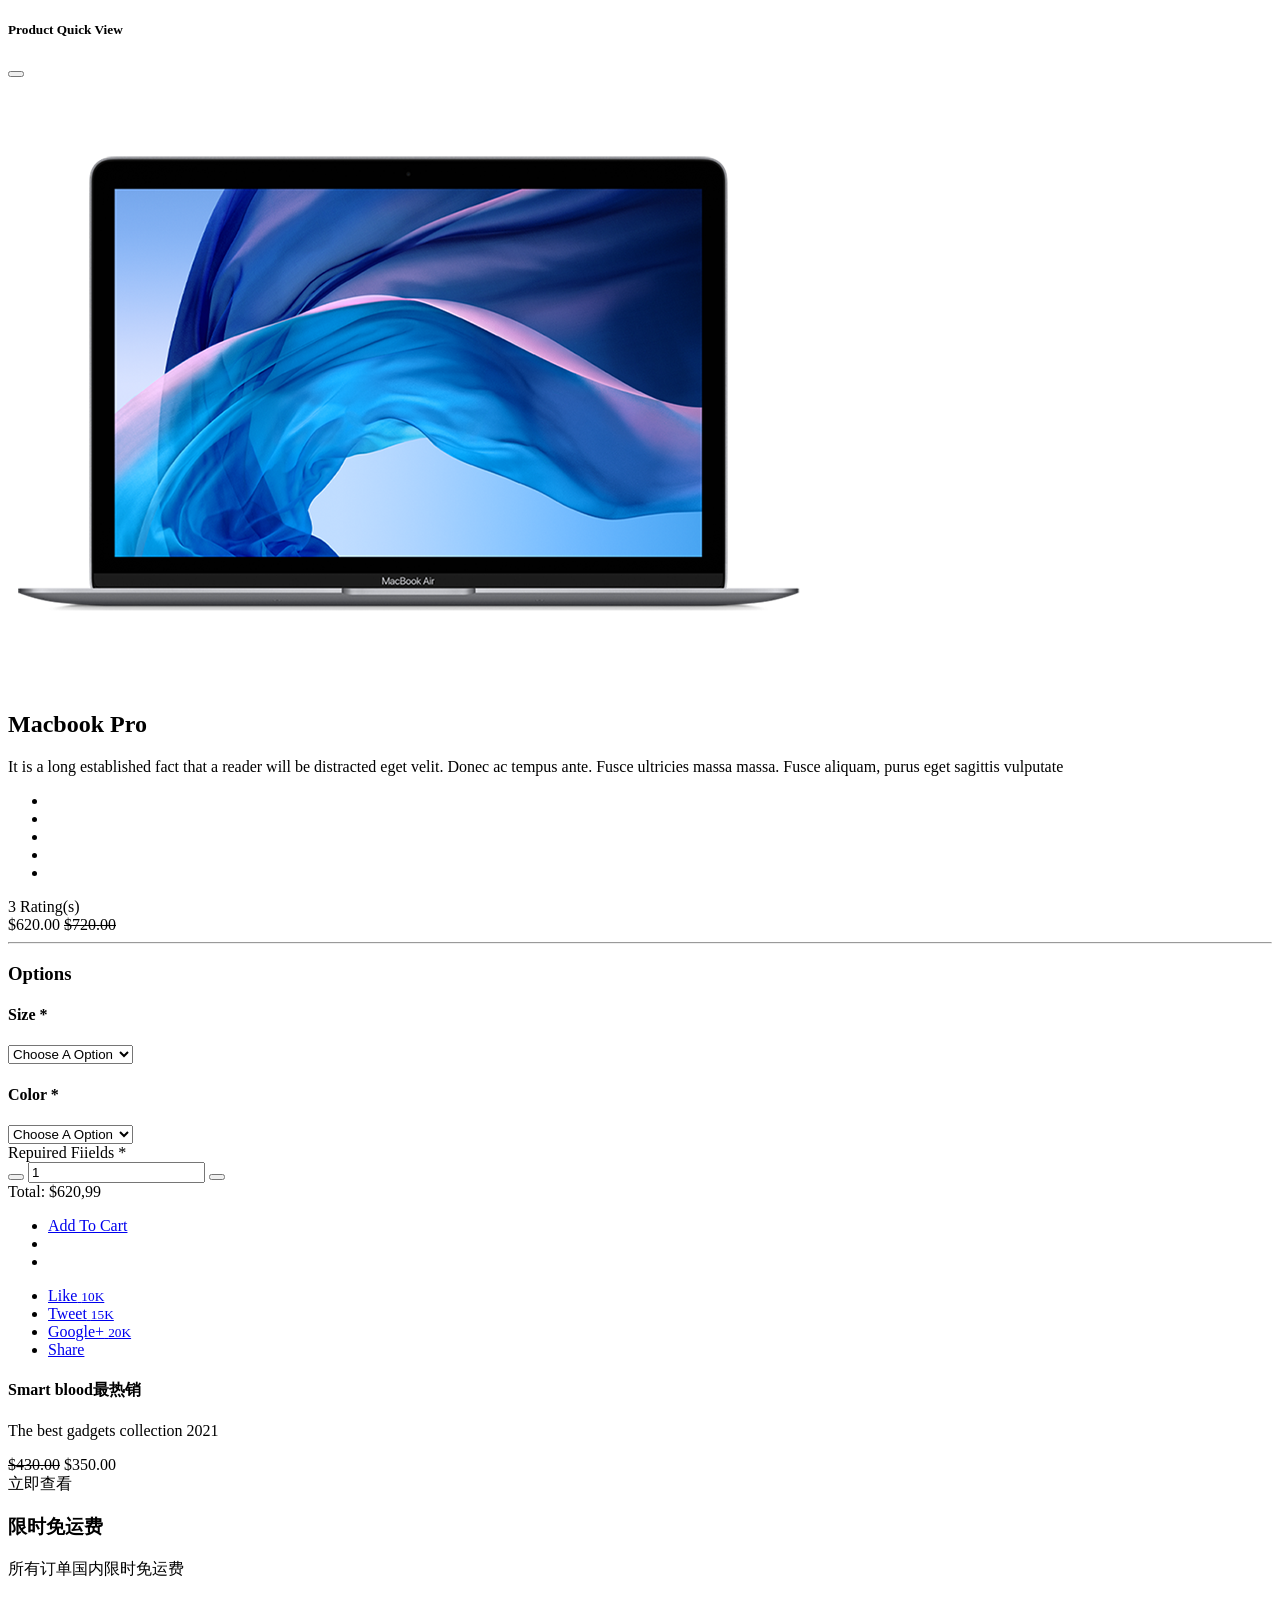
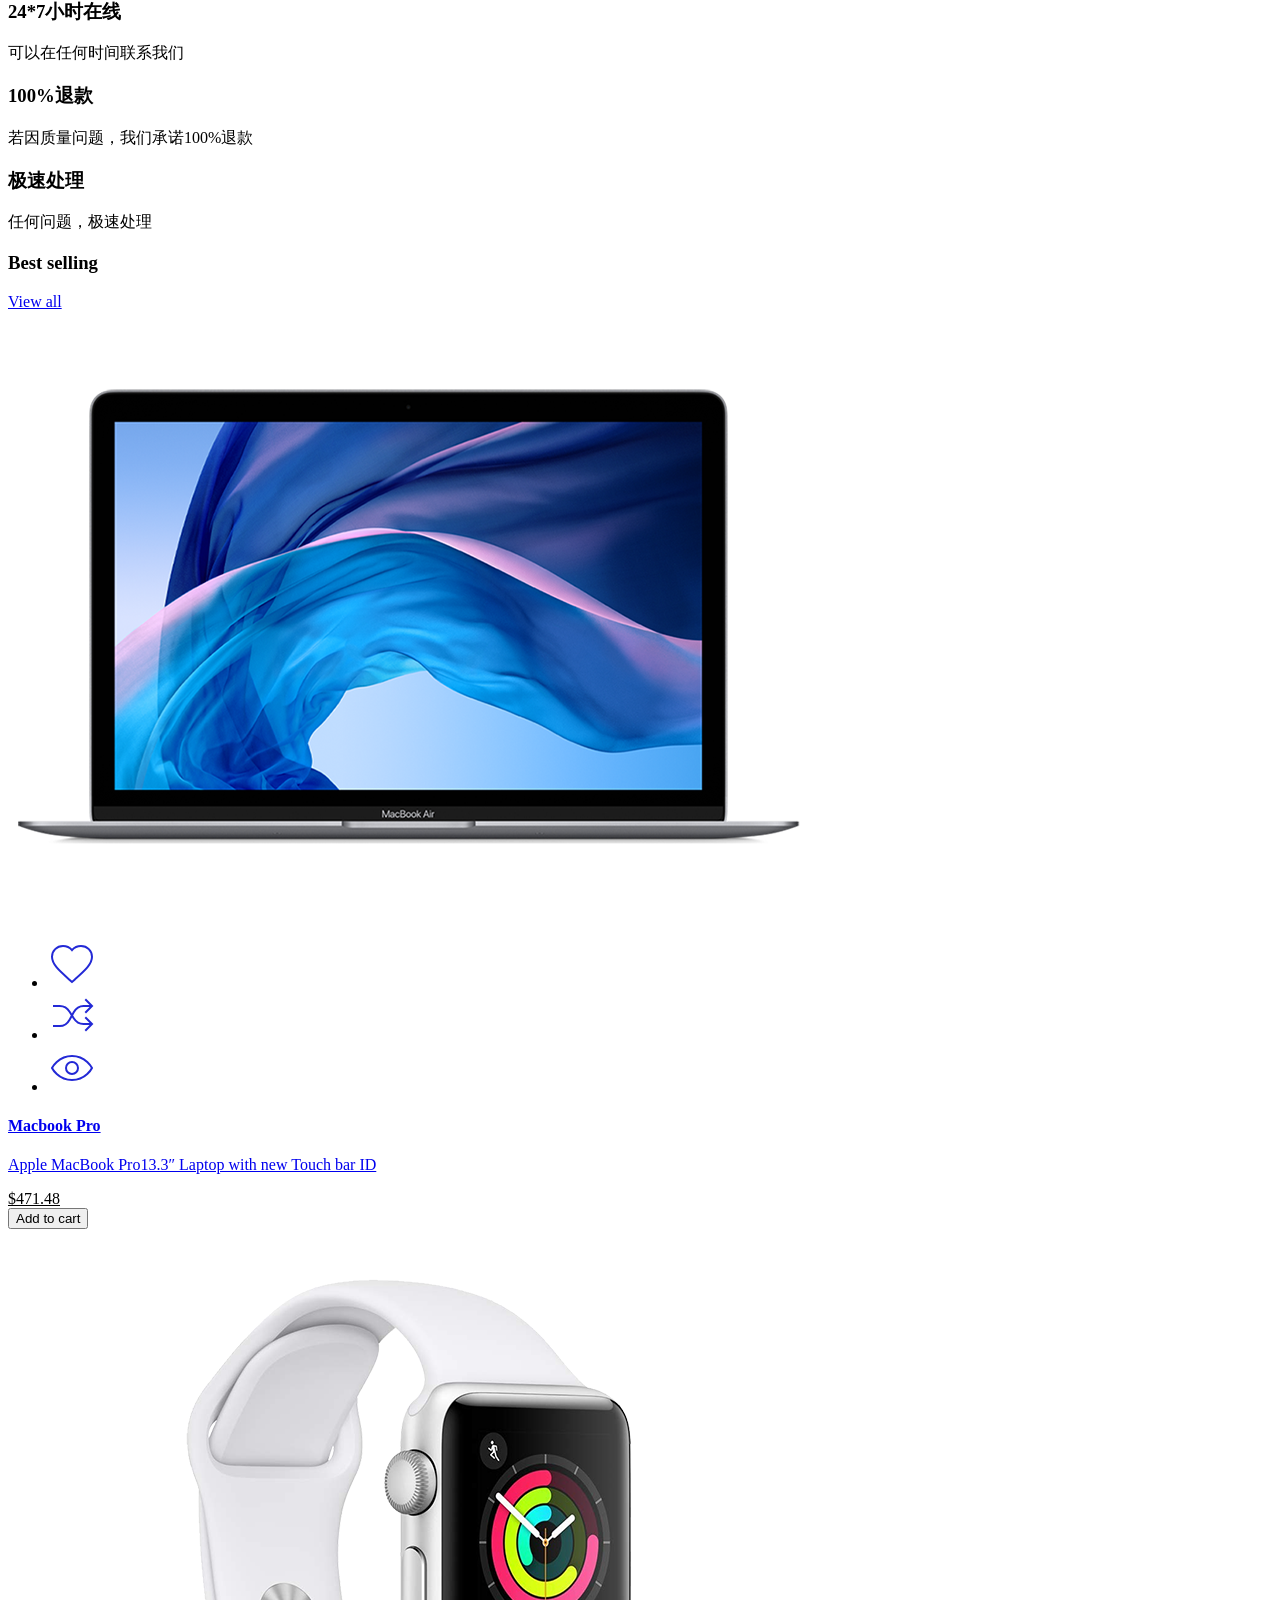
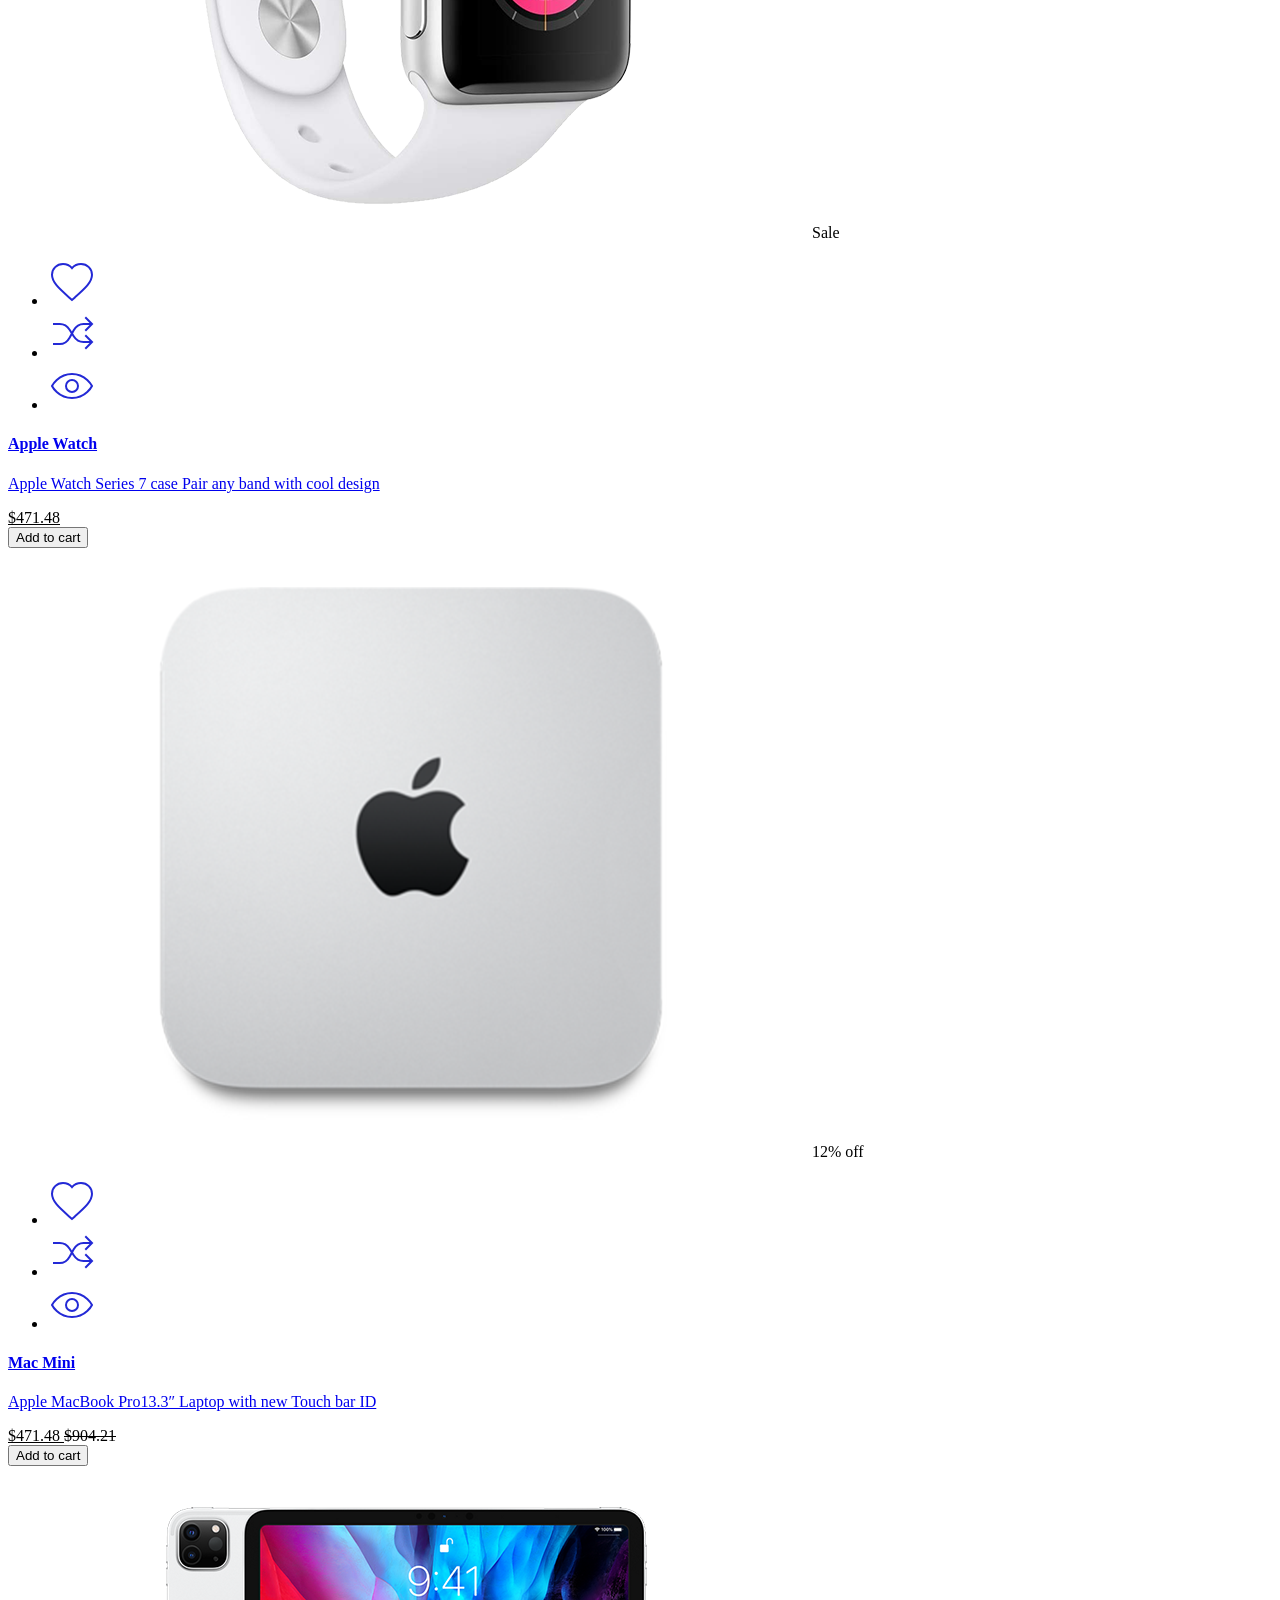
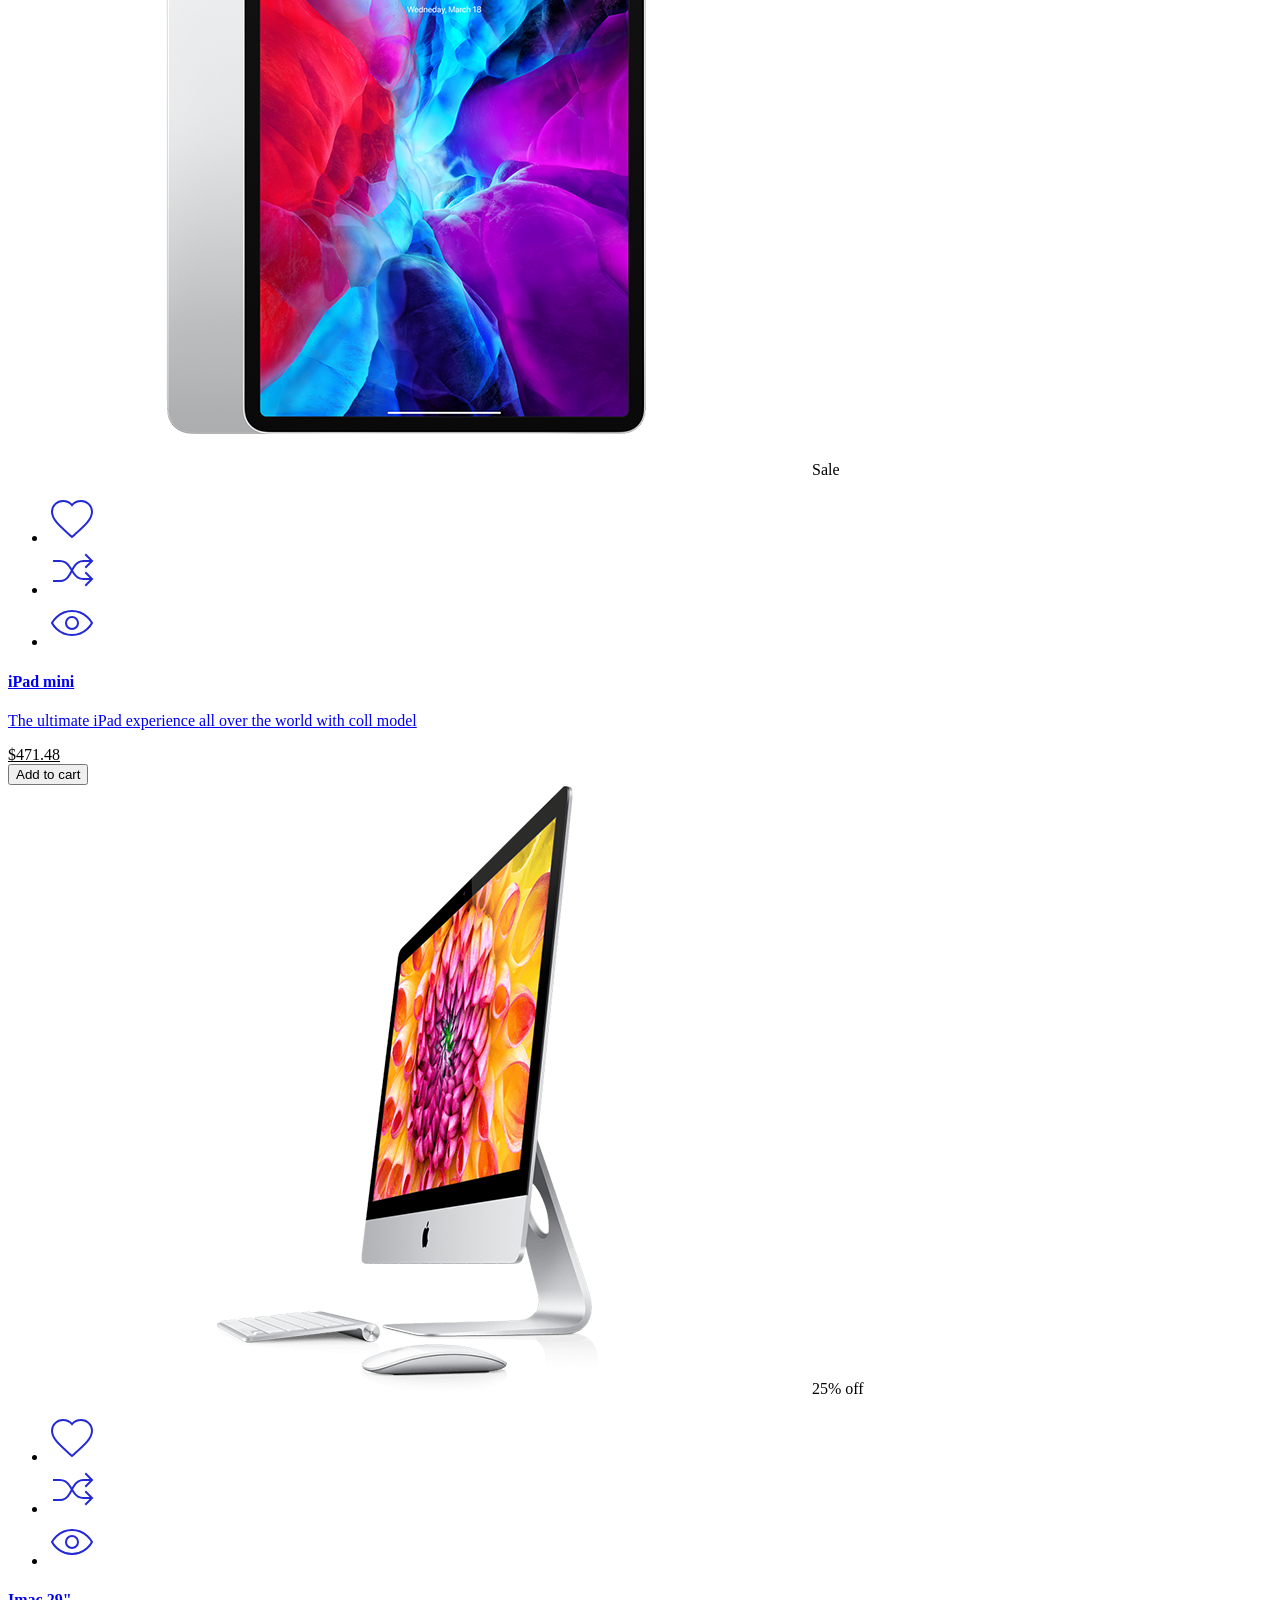
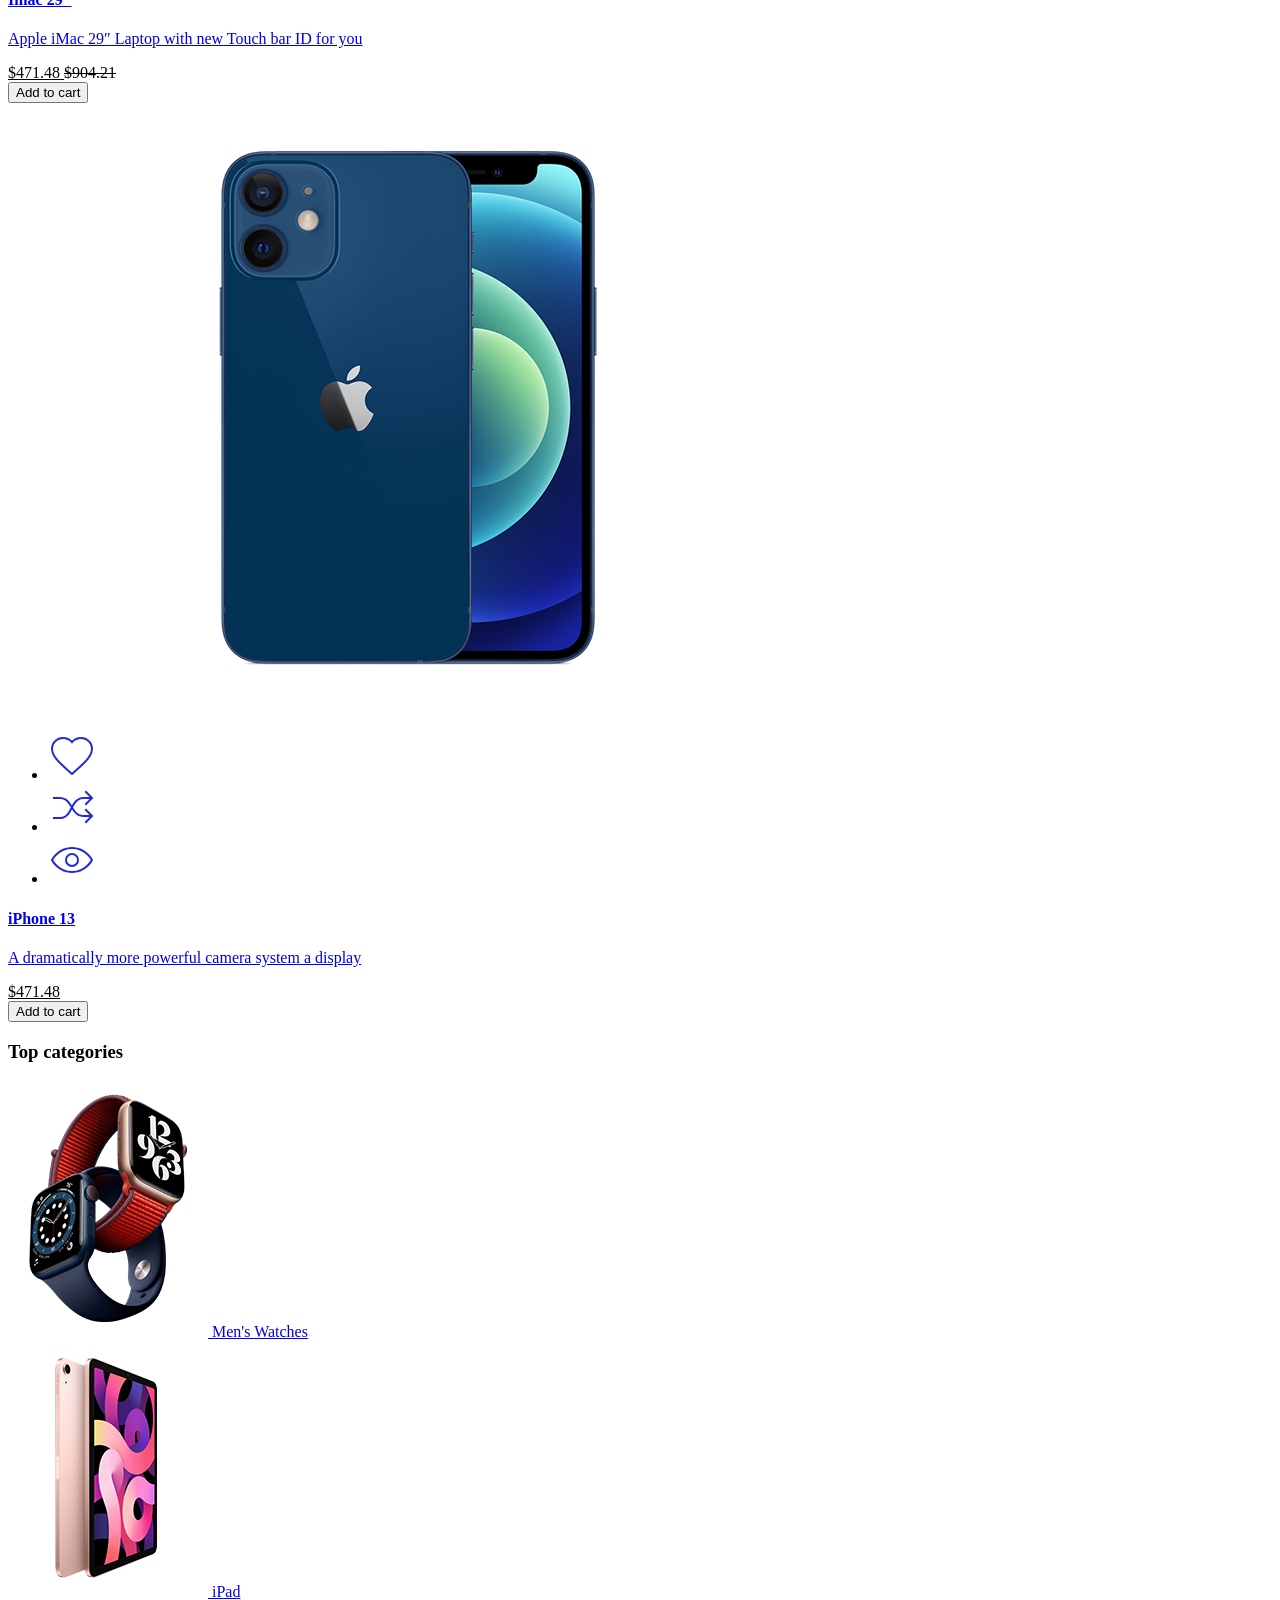
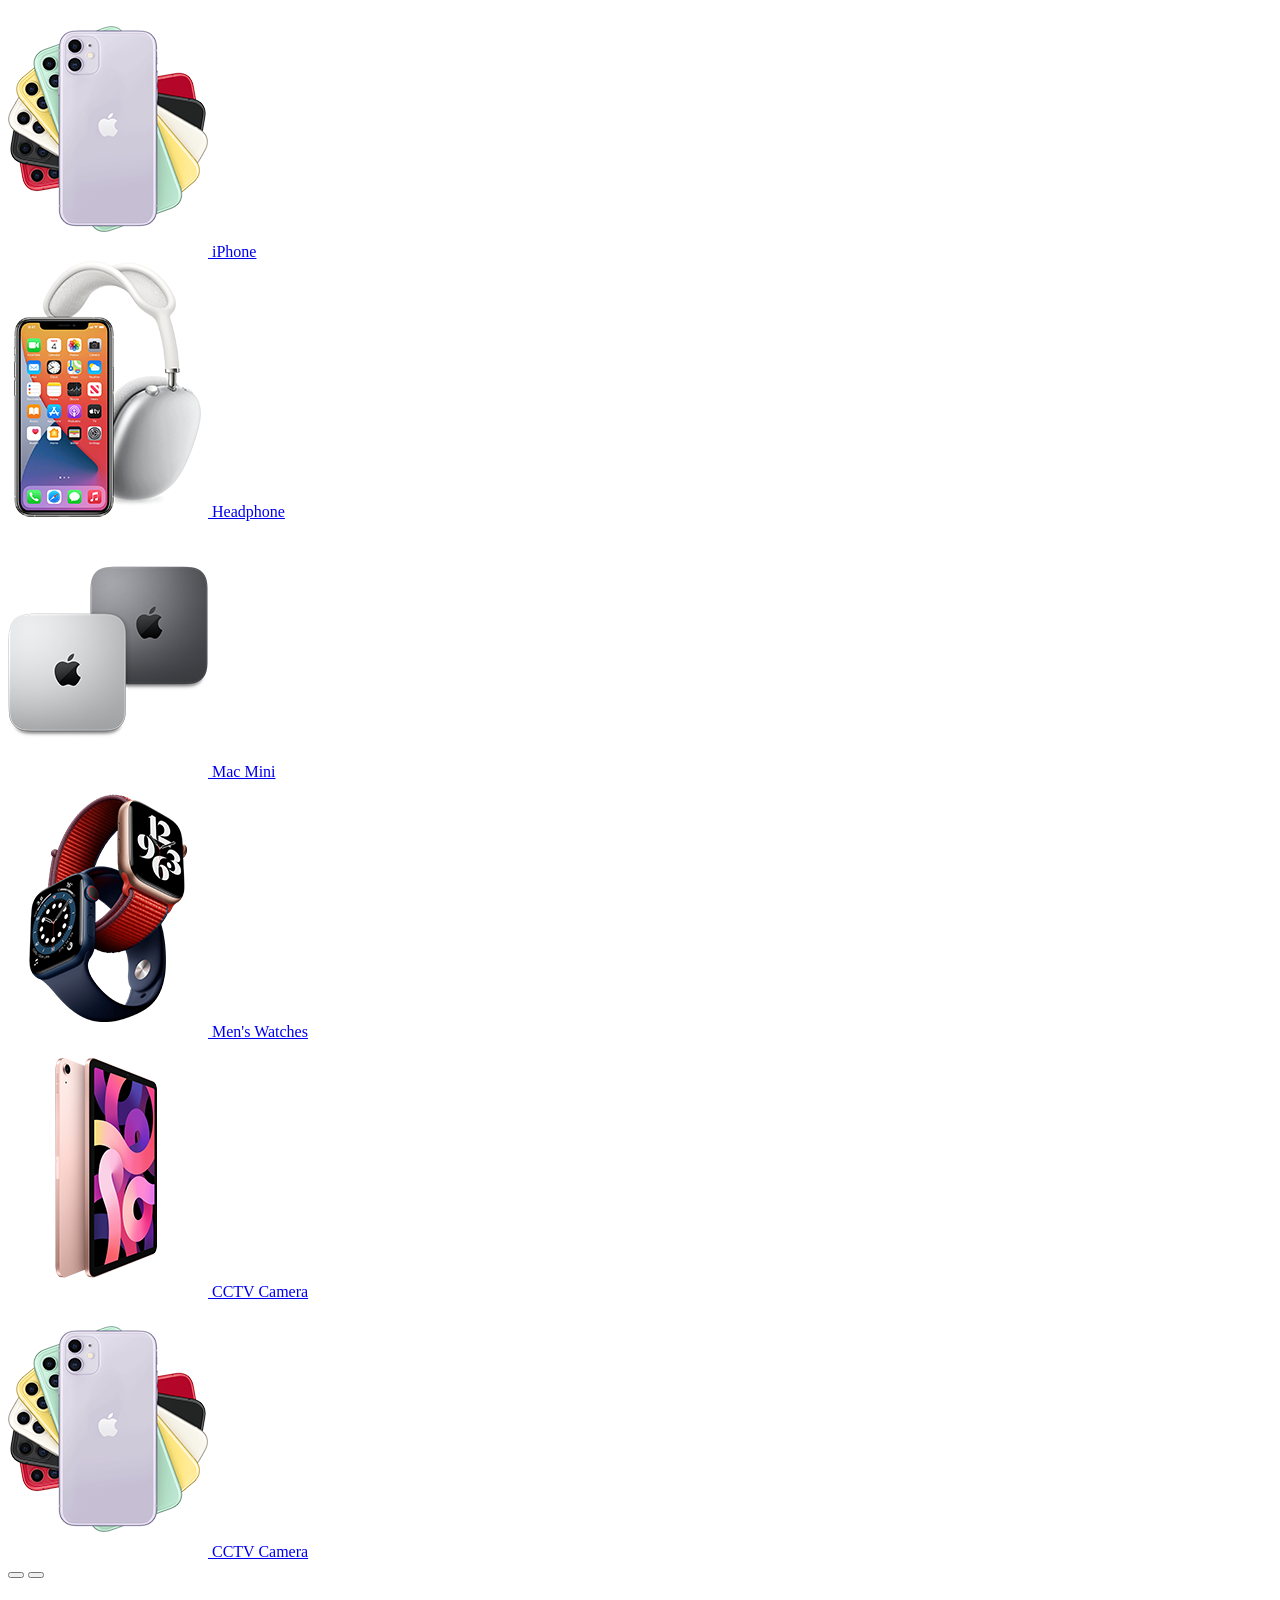
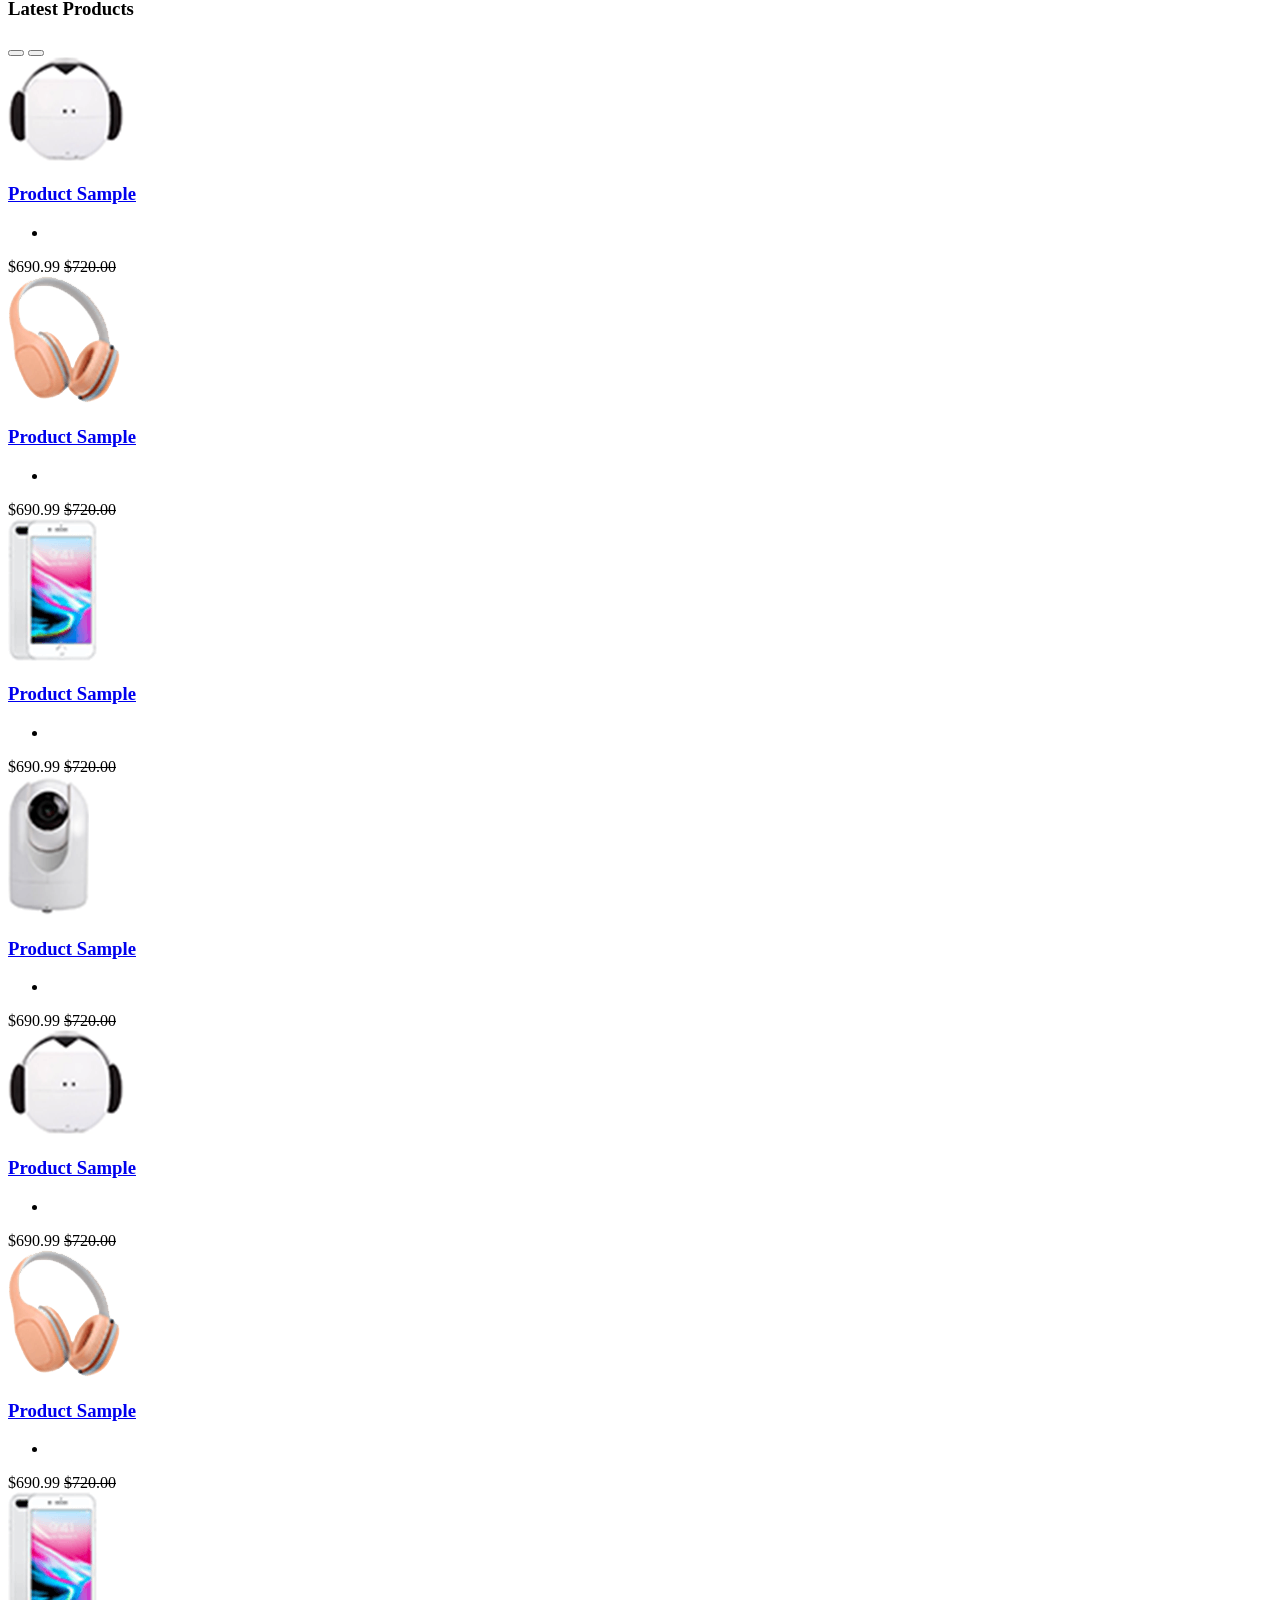
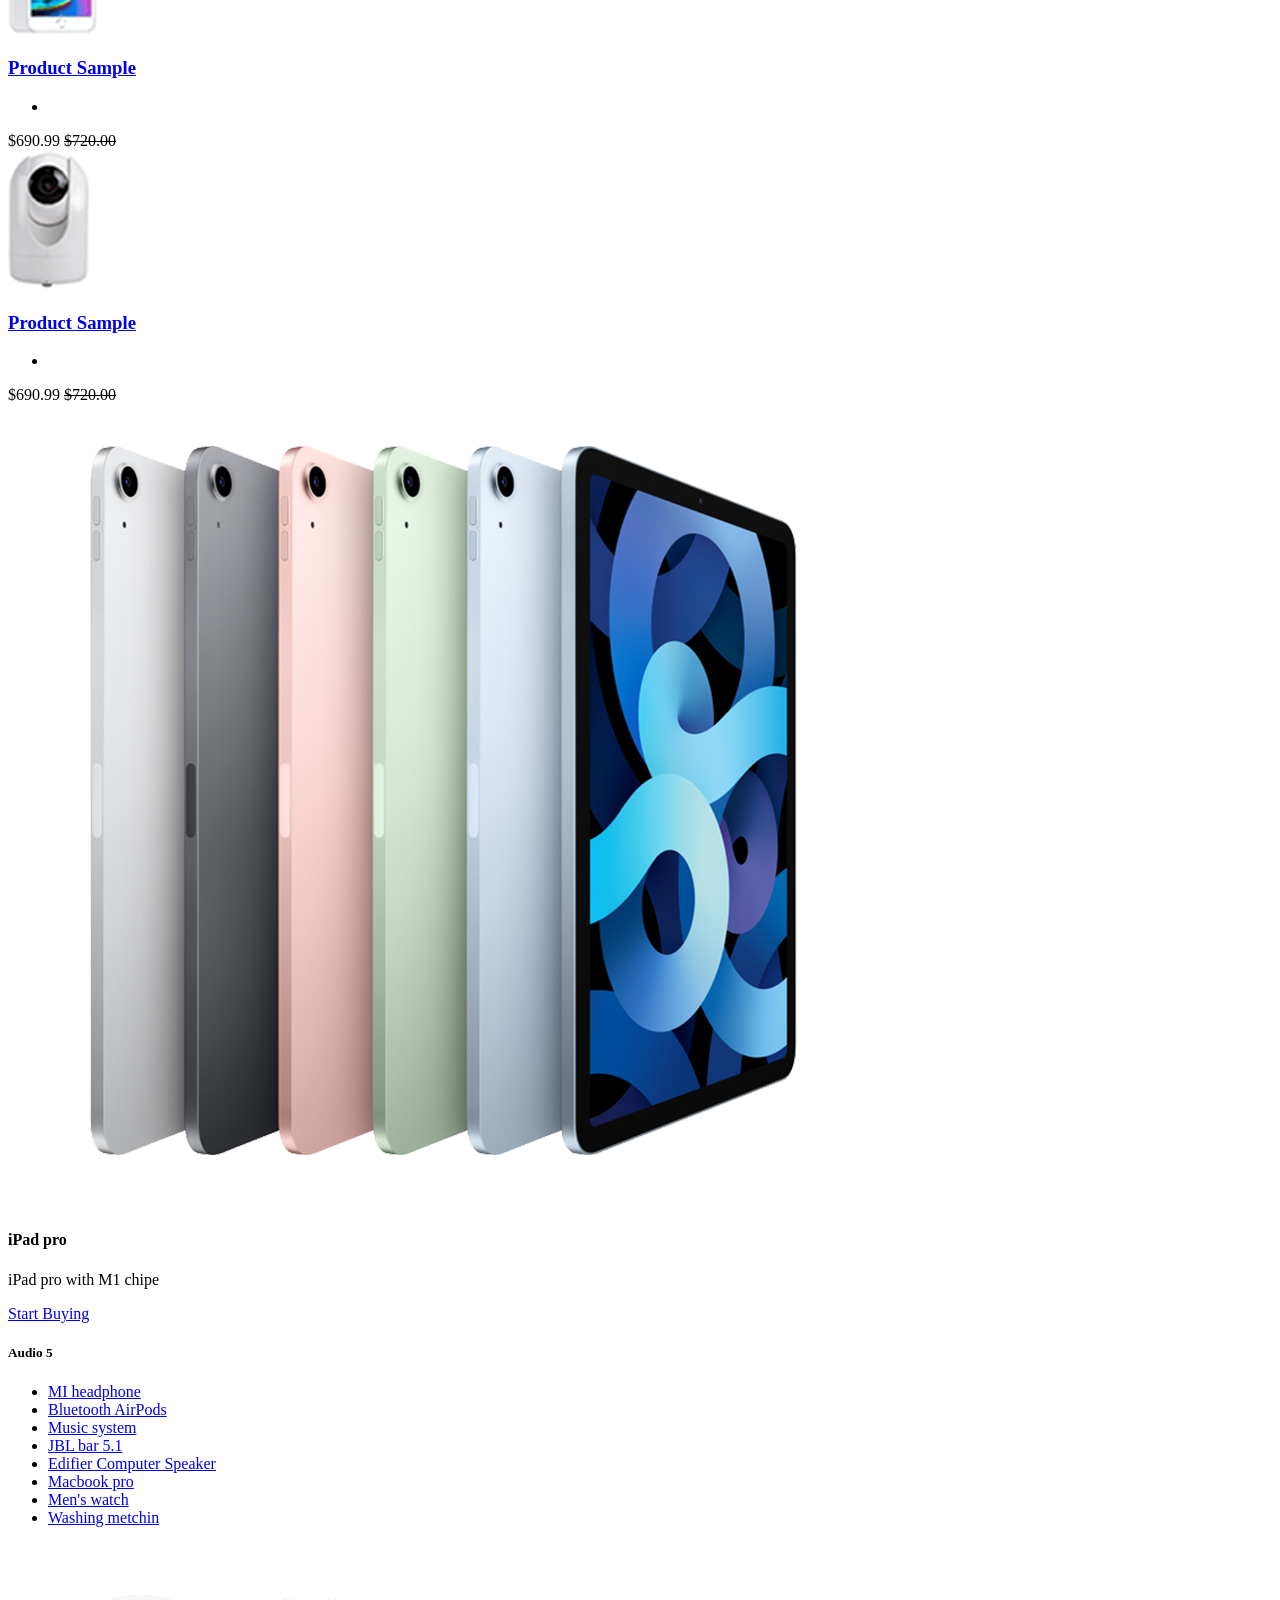
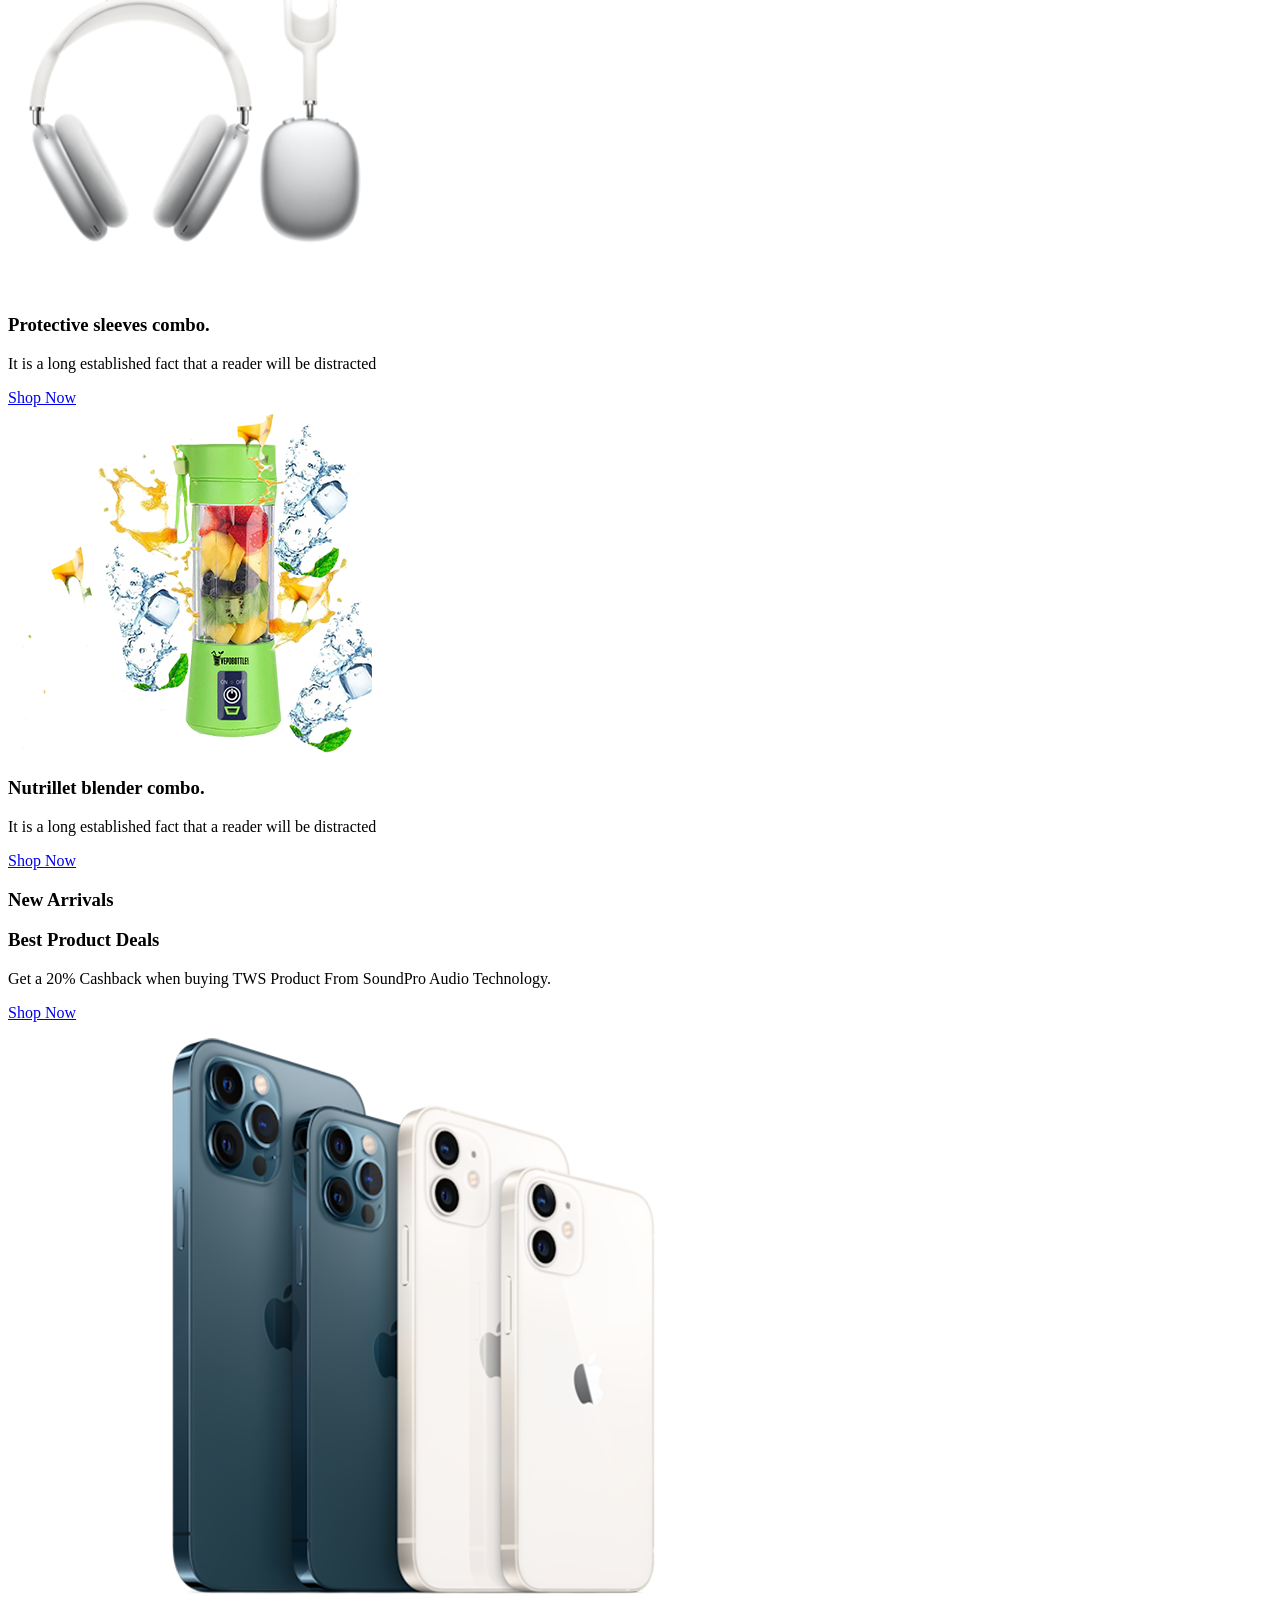
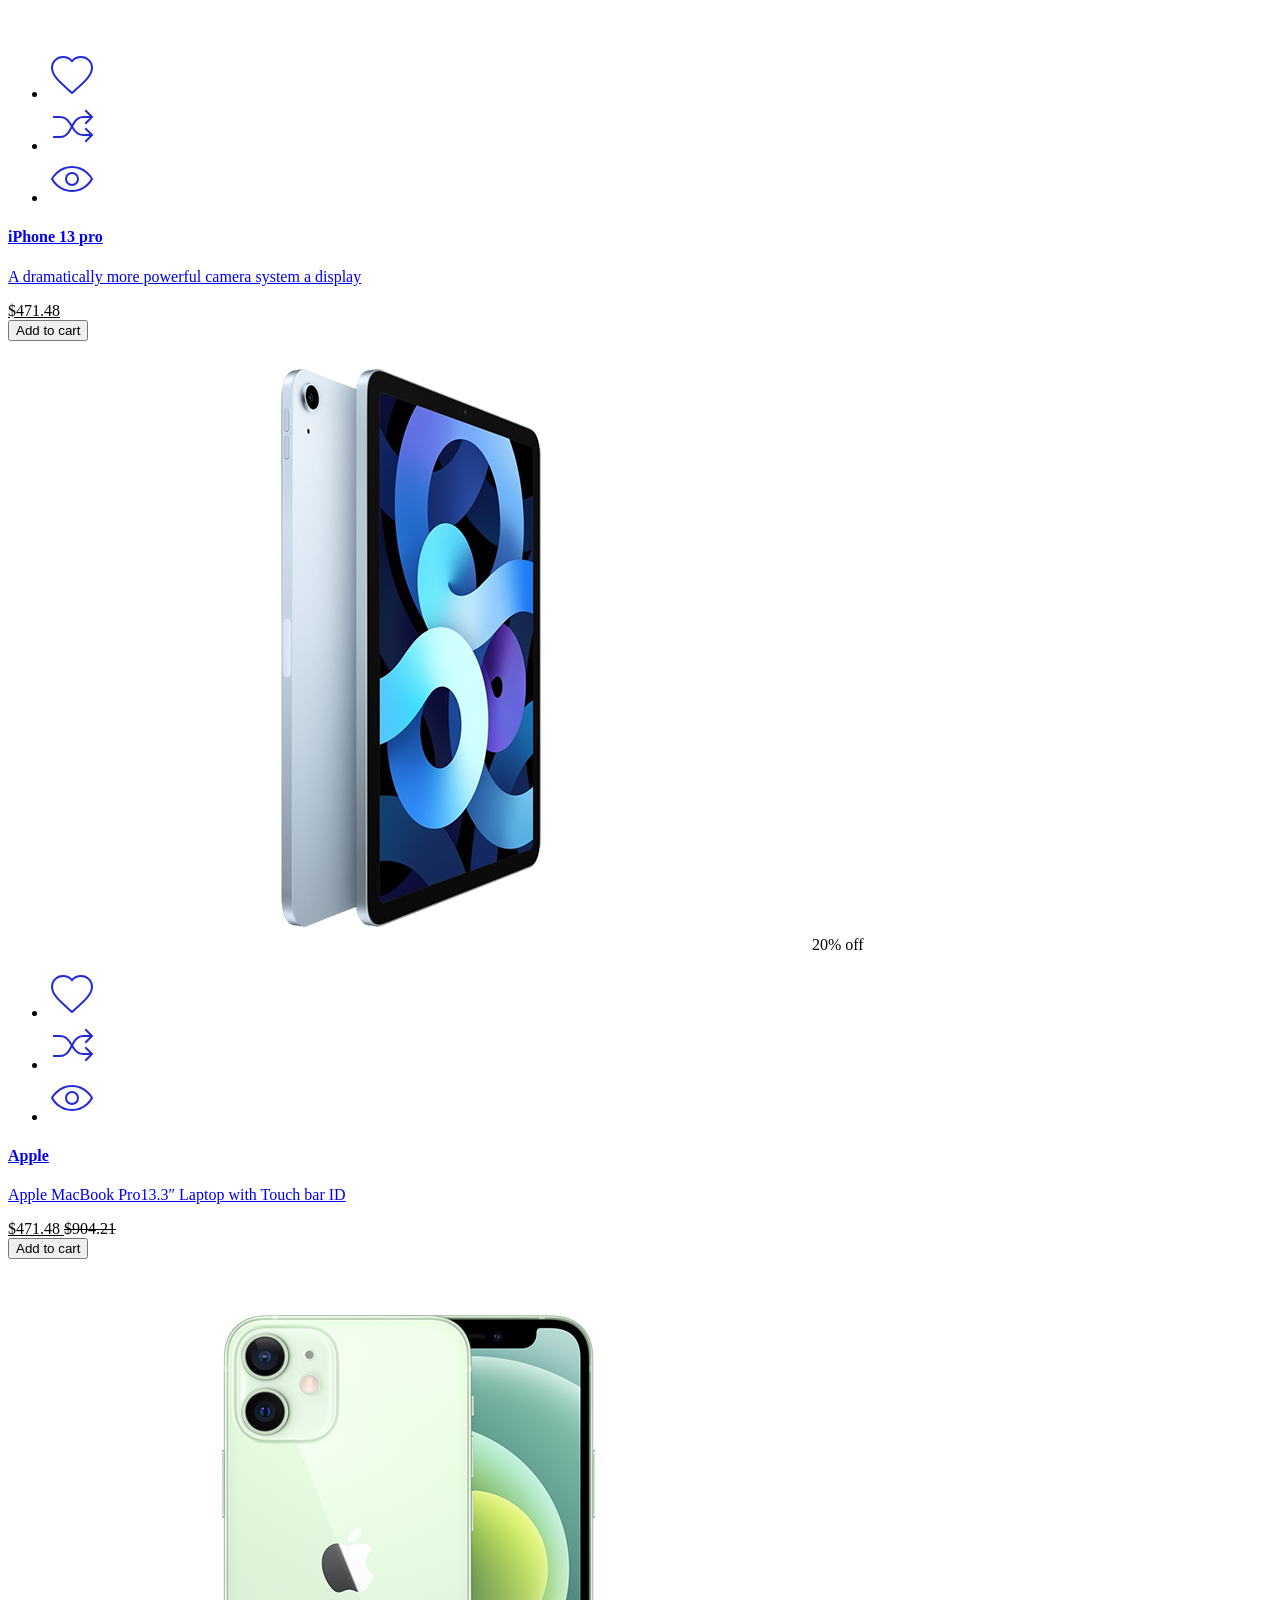
==== commit 310b5f7a: "轮播图" ====
--- a/src/main/resources/templates/index.html
+++ b/src/main/resources/templates/index.html
@@ -15,147 +15,155 @@
 
 <body>
 
-    <!-- body_wrap - start -->
-    <div class="body_wrap">
-
-        <div th:replace="~{component::backtotopAndPreload}"></div>
-        
-        <div th:replace="~{component::header-style-3}"></div>
-
-        <script th:inline="javascript">
-            (function () {
-                document.getElementById("allcategories_collapse").classList.remove('collapse')
-            }())
-        </script>
-
-        <!-- main body - start
+<!-- body_wrap - start -->
+<div class="body_wrap">
+
+    <div th:replace="~{component::backtotopAndPreload}"></div>
+
+    <div th:replace="~{component::header-style-3}"></div>
+
+    <script th:inline="javascript">
+        (function () {
+            document.getElementById("allcategories_collapse").classList.remove('collapse')
+        }())
+    </script>
+
+    <!-- main body - start
+    ================================================== -->
+    <main>
+
+        <div th:replace="~{component::shopping_cart}"></div>
+
+        <!-- product quick view modal - start
         ================================================== -->
-        <main>
-
-            <div th:replace="~{component::shopping_cart}"></div>
-            
-            <!-- product quick view modal - start
-            ================================================== -->
-            <div class="modal fade" id="quickview_popup" aria-hidden="true" aria-labelledby="exampleModalToggleLabel2" tabindex="-1">
-                <div class="modal-dialog modal-dialog-centered">
-                    <div class="modal-content">
-                        <div class="modal-header">
-                            <h5 class="modal-title" id="exampleModalToggleLabel2">Product Quick View</h5>
-                            <button type="button" class="btn-close" data-bs-dismiss="modal" aria-label="Close"></button>
-                        </div>
-                        <div class="modal-body">
-                            <div class="product_details">
-                                <div class="container">
-                                    <div class="row">
-                                        <div class="col col-lg-6">
-                                            <div class="product_details_image p-0">
-                                                <img src="../static/images/shop/product_img_12.png" alt>
+        <div class="modal fade" id="quickview_popup" aria-hidden="true" aria-labelledby="exampleModalToggleLabel2"
+             tabindex="-1">
+            <div class="modal-dialog modal-dialog-centered">
+                <div class="modal-content">
+                    <div class="modal-header">
+                        <h5 class="modal-title" id="exampleModalToggleLabel2">Product Quick View</h5>
+                        <button type="button" class="btn-close" data-bs-dismiss="modal" aria-label="Close"></button>
+                    </div>
+                    <div class="modal-body">
+                        <div class="product_details">
+                            <div class="container">
+                                <div class="row">
+                                    <div class="col col-lg-6">
+                                        <div class="product_details_image p-0">
+                                            <img src="../static/images/shop/product_img_12.png" alt>
+                                        </div>
+                                    </div>
+
+                                    <div class="col-lg-6">
+                                        <div class="product_details_content">
+                                            <h2 class="item_title">Macbook Pro</h2>
+                                            <p>
+                                                It is a long established fact that a reader will be distracted eget
+                                                velit. Donec ac tempus ante. Fusce ultricies massa massa. Fusce aliquam,
+                                                purus eget sagittis vulputate
+                                            </p>
+                                            <div class="item_review">
+                                                <ul class="rating_star ul_li">
+                                                    <li><i class="fas fa-star"></i></li>
+                                                    <li><i class="fas fa-star"></i></li>
+                                                    <li><i class="fas fa-star"></i></li>
+                                                    <li><i class="fas fa-star"></i></li>
+                                                    <li><i class="fas fa-star"></i></li>
+                                                </ul>
+                                                <span class="review_value">3 Rating(s)</span>
                                             </div>
-                                        </div>
-                                        
-                                        <div class="col-lg-6">
-                                            <div class="product_details_content">
-                                                <h2 class="item_title">Macbook Pro</h2>
-                                                <p>
-                                                    It is a long established fact that a reader will be distracted eget velit. Donec ac tempus ante. Fusce ultricies massa massa. Fusce aliquam, purus eget sagittis vulputate
-                                                </p>
-                                                <div class="item_review">
-                                                    <ul class="rating_star ul_li">
-                                                        <li><i class="fas fa-star"></i></li>
-                                                        <li><i class="fas fa-star"></i></li>
-                                                        <li><i class="fas fa-star"></i></li>
-                                                        <li><i class="fas fa-star"></i></li>
-                                                        <li><i class="fas fa-star"></i></li>
-                                                    </ul>
-                                                    <span class="review_value">3 Rating(s)</span>
-                                                </div>
-                                                <div class="item_price">
-                                                    <span>$620.00</span>
-                                                    <del>$720.00</del>
-                                                </div>
-                                                <hr>
-                                                <div class="item_attribute">
-                                                    <h3 class="title_text">Options <span class="underline"></span></h3>
-                                                    <form action="#">
-                                                        <div class="row">
-                                                            <div class="col col-md-6">
-                                                                <div class="select_option clearfix">
-                                                                    <h4 class="input_title">Size *</h4>
-                                                                    <select>
-                                                                        <option data-display="- Please select -">Choose A Option</option>
-                                                                        <option value="1">Some option</option>
-                                                                        <option value="2">Another option</option>
-                                                                        <option value="3" disabled>A disabled option</option>
-                                                                        <option value="4">Potato</option>
-                                                                    </select>
-                                                                </div>
-                                                            </div>
-                                                            <div class="col col-md-6">
-                                                                <div class="select_option clearfix">
-                                                                    <h4 class="input_title">Color *</h4>
-                                                                    <select>
-                                                                        <option data-display="- Please select -">Choose A Option</option>
-                                                                        <option value="1">Some option</option>
-                                                                        <option value="2">Another option</option>
-                                                                        <option value="3" disabled>A disabled option</option>
-                                                                        <option value="4">Potato</option>
-                                                                    </select>
-                                                                </div>
+                                            <div class="item_price">
+                                                <span>$620.00</span>
+                                                <del>$720.00</del>
+                                            </div>
+                                            <hr>
+                                            <div class="item_attribute">
+                                                <h3 class="title_text">Options <span class="underline"></span></h3>
+                                                <form action="#">
+                                                    <div class="row">
+                                                        <div class="col col-md-6">
+                                                            <div class="select_option clearfix">
+                                                                <h4 class="input_title">Size *</h4>
+                                                                <select>
+                                                                    <option data-display="- Please select -">Choose A
+                                                                        Option
+                                                                    </option>
+                                                                    <option value="1">Some option</option>
+                                                                    <option value="2">Another option</option>
+                                                                    <option value="3" disabled>A disabled option
+                                                                    </option>
+                                                                    <option value="4">Potato</option>
+                                                                </select>
                                                             </div>
                                                         </div>
-                                                        <span class="repuired_text">Repuired Fiields *</span>
-                                                    </form>
+                                                        <div class="col col-md-6">
+                                                            <div class="select_option clearfix">
+                                                                <h4 class="input_title">Color *</h4>
+                                                                <select>
+                                                                    <option data-display="- Please select -">Choose A
+                                                                        Option
+                                                                    </option>
+                                                                    <option value="1">Some option</option>
+                                                                    <option value="2">Another option</option>
+                                                                    <option value="3" disabled>A disabled option
+                                                                    </option>
+                                                                    <option value="4">Potato</option>
+                                                                </select>
+                                                            </div>
+                                                        </div>
+                                                    </div>
+                                                    <span class="repuired_text">Repuired Fiields *</span>
+                                                </form>
+                                            </div>
+
+                                            <div class="quantity_wrap">
+                                                <form action="#">
+                                                    <div class="quantity_input">
+                                                        <button type="button" class="input_number_decrement">
+                                                            <i class="fal fa-minus"></i>
+                                                        </button>
+                                                        <input class="input_number" type="text" value="1">
+                                                        <button type="button" class="input_number_increment">
+                                                            <i class="fal fa-plus"></i>
+                                                        </button>
+                                                    </div>
+                                                </form>
+                                                <div class="total_price">
+                                                    Total: $620,99
                                                 </div>
-                                                
-                                                <div class="quantity_wrap">
-                                                    <form action="#">
-                                                        <div class="quantity_input">
-                                                            <button type="button" class="input_number_decrement">
-                                                                <i class="fal fa-minus"></i>
-                                                            </button>
-                                                            <input class="input_number" type="text" value="1">
-                                                            <button type="button" class="input_number_increment">
-                                                                <i class="fal fa-plus"></i>
-                                                            </button>
-                                                        </div>
-                                                    </form>
-                                                    <div class="total_price">
-                                                        Total: $620,99
-                                                    </div>
-                                                </div>
-                                                
-                                                <ul class="default_btns_group ul_li">
-                                                    <li><a class="addtocart_btn" href="#!">Add To Cart</a></li>
-                                                    <li><a href="#!"><i class="far fa-compress-alt"></i></a></li>
-                                                    <li><a href="#!"><i class="fas fa-heart"></i></a></li>
-                                                </ul>
-                                                
-                                                <ul class="default_share_links ul_li">
-                                                    <li>
-                                                        <a class="facebook" href="#!">
-                                                            <span><i class="fab fa-facebook-square"></i> Like</span>
-                                                            <small>10K</small>
-                                                        </a>
-                                                    </li>
-                                                    <li>
-                                                        <a class="twitter" href="#!">
-                                                            <span><i class="fab fa-twitter-square"></i> Tweet</span>
-                                                            <small>15K</small>
-                                                        </a>
-                                                    </li>
-                                                    <li>
-                                                        <a class="google" href="#!">
-                                                            <span><i class="fab fa-google-plus-square"></i> Google+</span>
-                                                            <small>20K</small>
-                                                        </a>
-                                                    </li>
-                                                    <li>
-                                                        <a class="share" href="#!">
-                                                            <span><i class="fas fa-plus-square"></i> Share</span>
-                                                        </a>
-                                                    </li>
-                                                </ul>
                                             </div>
+
+                                            <ul class="default_btns_group ul_li">
+                                                <li><a class="addtocart_btn" href="#!">Add To Cart</a></li>
+                                                <li><a href="#!"><i class="far fa-compress-alt"></i></a></li>
+                                                <li><a href="#!"><i class="fas fa-heart"></i></a></li>
+                                            </ul>
+
+                                            <ul class="default_share_links ul_li">
+                                                <li>
+                                                    <a class="facebook" href="#!">
+                                                        <span><i class="fab fa-facebook-square"></i> Like</span>
+                                                        <small>10K</small>
+                                                    </a>
+                                                </li>
+                                                <li>
+                                                    <a class="twitter" href="#!">
+                                                        <span><i class="fab fa-twitter-square"></i> Tweet</span>
+                                                        <small>15K</small>
+                                                    </a>
+                                                </li>
+                                                <li>
+                                                    <a class="google" href="#!">
+                                                        <span><i class="fab fa-google-plus-square"></i> Google+</span>
+                                                        <small>20K</small>
+                                                    </a>
+                                                </li>
+                                                <li>
+                                                    <a class="share" href="#!">
+                                                        <span><i class="fas fa-plus-square"></i> Share</span>
+                                                    </a>
+                                                </li>
+                                            </ul>
                                         </div>
                                     </div>
                                 </div>
@@ -164,166 +172,181 @@
                     </div>
                 </div>
             </div>
-            <!-- product quick view modal - end
-            ================================================== -->
-
-            
-            <!-- slider_section - start
-            ================================================== -->
-            <section class="slider_section">
-                <div class="container">
-                    <div class="row">
-                        <div class="col-lg-9 offset-lg-3">
-                            <div class="main_slider" data-slick='{"arrows": false}'>
-                                <div class="slider_item set-bg-image" data-background="../static/images/slider/slide-2.jpg">
-                                    <div class="slider_content">
-                                        <h3 class="small_title" data-animation="fadeInUp2" data-delay=".2s">Clothing</h3>
-                                        <h4 class="big_title" data-animation="fadeInUp2" data-delay=".4s">Smart blood  <span>Pressure monitor</span></h4>
-                                        <p data-animation="fadeInUp2" data-delay=".6s">The best gadgets collection 2021</p>
-                                        <div class="item_price" data-animation="fadeInUp2" data-delay=".6s">
-                                            <del>$430.00</del>
-                                            <span class="sale_price">$350.00</span>
-                                        </div>
-                                        <a class="btn btn_primary" href="shop_details.html" data-animation="fadeInUp2" data-delay=".8s">Start Buying</a>
-                                    </div>
-                                </div>
-                                <div class="slider_item set-bg-image" data-background="../static/images/slider/slide-3.jpg">
-                                    <div class="slider_content">
-                                        <h3 class="small_title" data-animation="fadeInUp2" data-delay=".2s">Clothing</h3>
-                                        <h4 class="big_title" data-animation="fadeInUp2" data-delay=".4s">Smart blood  <span>Pressure monitor</span></h4>
-                                        <p data-animation="fadeInUp2" data-delay=".6s">The best gadgets collection 2021</p>
-                                        <div class="item_price" data-animation="fadeInUp2" data-delay=".6s">
-                                            <del>$430.00</del>
-                                            <span class="sale_price">$350.00</span>
-                                        </div>
-                                        <a class="btn btn_primary" href="shop_details.html" data-animation="fadeInUp2" data-delay=".8s">Start Buying</a>
-                                    </div>
-                                </div>
-                                <div class="slider_item set-bg-image" data-background="../static/images/slider/slide-1.jpg">
-                                    <div class="slider_content">
-                                        <h3 class="small_title" data-animation="fadeInUp2" data-delay=".2s">Clothing</h3>
-                                        <h4 class="big_title" data-animation="fadeInUp2" data-delay=".4s">Smart blood  <span>Pressure monitor</span></h4>
-                                        <p data-animation="fadeInUp2" data-delay=".6s">The best gadgets collection 2021</p>
-                                        <div class="item_price" data-animation="fadeInUp2" data-delay=".6s">
-                                            <del>$430.00</del>
-                                            <span class="sale_price">$350.00</span>
-                                        </div>
-                                        <a class="btn btn_primary" href="shop_details.html" data-animation="fadeInUp2" data-delay=".8s">Start Buying</a>
-                                    </div>
+        </div>
+        <!-- product quick view modal - end
+        ================================================== -->
+
+
+        <!-- slider_section - start
+        ================================================== -->
+        <section class="slider_section">
+            <div class="container">
+                <div class="row">
+                    <div class="col-lg-9 offset-lg-3">
+                        <div class="main_slider" data-slick='{"arrows": false}'>
+                            <div class="slider_item set-bg-image"
+                                 th:data-background="@{'/cake_imgs/'+${cake.attachmentName}}"
+                                 th:each="cake:${carouselImages}">
+                                <div class="slider_content">
+                                    <h3 class="small_title" data-animation="fadeInUp2" data-delay=".2s"
+                                        th:each="tag:${cake.tagList}"><span th:text="${tag.name}"></span></h3>
+                                    <h4 class="big_title" data-animation="fadeInUp2" data-delay=".4s"><span1
+                                            th:text="${cake.name}">Smart blood</span1><span>最热销</span>
+                                    </h4>
+                                    <p data-animation="fadeInUp2" data-delay=".6s" th:text="${cake.description}">The
+                                        best gadgets collection 2021</p>
+                                    <div class="item_price" data-animation="fadeInUp2" data-delay=".6s">
+                                        <del th:text="'￥'+${cake.price}">$430.00</del>
+                                        <span class="sale_price" th:text="'￥'+${cake.price}">$350.00</span>
+                                    </div>
+                                    <a class="btn btn_primary" th:href="'/cake/showOne/'+${cake.cakeId}"
+                                       data-animation="fadeInUp2"
+                                       data-delay=".8s">立即查看</a>
                                 </div>
                             </div>
                         </div>
                     </div>
                 </div>
-            </section>
-            <!-- slider_section - end
-            ================================================== -->
-            
-            <!-- policy_section - start
-            ================================================== -->
-            <section class="policy_section">
-                <div class="container">
-                    <div class="row">
-                        <div class="col-xs-12">
-                            <div class="policy-wrap">
-                                <div class="policy_item">
-                                    <div class="item_icon">
-                                        <i class="icon icon-Truck"></i>
-                                    </div>
-                                    <div class="item_content">
-                                        <h3 class="item_title">Free Shipping</h3>
-                                        <p>
-                                            Free shipping on all US order
-                                        </p>
-                                    </div>
-                                </div>
-        
-                                <div class="policy_item">
-                                    <div class="item_icon">
-                                        <i class="icon icon-Headset"></i>
-                                    </div>
-                                    <div class="item_content">
-                                        <h3 class="item_title">Support 24/ 7</h3>
-                                        <p>
-                                            Contact us 24 hours a day
-                                        </p>
-                                    </div>
-                                </div>
-        
-                                <div class="policy_item">
-                                    <div class="item_icon">
-                                        <i class="icon icon-Wallet"></i>
-                                    </div>
-                                    <div class="item_content">
-                                        <h3 class="item_title">100% Money Back</h3>
-                                        <p>
-                                            You have 30 days to Return
-                                        </p>
-                                    </div>
-                                </div>
-        
-                                <div class="policy_item">
-                                    <div class="item_icon">
-                                        <i class="icon icon-Starship"></i>
-                                    </div>
-                                    <div class="item_content">
-                                        <h3 class="item_title">90 Days Return</h3>
-                                        <p>
-                                            If goods have problems
-                                        </p>
-                                    </div>
-                                </div>
-        
-                            </div>
+            </div>
+        </section>
+        <!-- slider_section - end
+        ================================================== -->
+
+        <!-- policy_section - start
+        ================================================== -->
+        <section class="policy_section">
+            <div class="container">
+                <div class="row">
+                    <div class="col-xs-12">
+                        <div class="policy-wrap">
+                            <div class="policy_item">
+                                <div class="item_icon">
+                                    <i class="icon icon-Truck"></i>
+                                </div>
+                                <div class="item_content">
+                                    <h3 class="item_title">限时免运费</h3>
+                                    <p>
+                                        所有订单国内限时免运费
+                                    </p>
+                                </div>
+                            </div>
+
+                            <div class="policy_item">
+                                <div class="item_icon">
+                                    <i class="icon icon-Headset"></i>
+                                </div>
+                                <div class="item_content">
+                                    <h3 class="item_title">24*7小时在线</h3>
+                                    <p>
+                                        可以在任何时间联系我们
+                                    </p>
+                                </div>
+                            </div>
+
+                            <div class="policy_item">
+                                <div class="item_icon">
+                                    <i class="icon icon-Wallet"></i>
+                                </div>
+                                <div class="item_content">
+                                    <h3 class="item_title">100%退款</h3>
+                                    <p>
+                                        若因质量问题，我们承诺100%退款
+                                    </p>
+                                </div>
+                            </div>
+
+                            <div class="policy_item">
+                                <div class="item_icon">
+                                    <i class="icon icon-Starship"></i>
+                                </div>
+                                <div class="item_content">
+                                    <h3 class="item_title">极速处理</h3>
+                                    <p>
+                                        任何问题，极速处理
+                                    </p>
+                                </div>
+                            </div>
+
                         </div>
                     </div>
                 </div>
-
-            </section>
-            <!-- policy_section - end
-            ================================================== -->
-        
-            
-            <!-- products-with-sidebar-section - start
-            ================================================== -->
-            <section class="products-with-sidebar-section">
-                <div class="container">
-                    <div class="row">
-                        <div class="col-lg-9 order-lg-3">
-                            <div class="best-selling-products">
-                                <div class="sec-title-link">
-                                    <h3>Best selling</h3>
-                                    <div class="view-all"><a href="#">View all<i class="fal fa-long-arrow-right"></i></a></div>
-                                </div>
-                                <div class="product-area clearfix">
-                                    <div class="grid">
-                                        <div class="product-pic">
-                                            <img src="../static/images/shop/product_img_12.png" alt>
-                                            <div class="actions">
-                                                <ul>
-                                                    <li>
-                                                        <a href="#"><svg role="img" xmlns="http://www.w3.org/2000/svg" width="48px" height="48px" viewBox="0 0 24 24"  stroke="#2329D6" stroke-width="1" stroke-linecap="square" stroke-linejoin="miter" fill="none" color="#2329D6"> <title>Favourite</title> <path d="M12,21 L10.55,19.7051771 C5.4,15.1242507 2,12.1029973 2,8.39509537 C2,5.37384196 4.42,3 7.5,3 C9.24,3 10.91,3.79455041 12,5.05013624 C13.09,3.79455041 14.76,3 16.5,3 C19.58,3 22,5.37384196 22,8.39509537 C22,12.1029973 18.6,15.1242507 13.45,19.7149864 L12,21 Z"/> </svg></a>
-                                                    </li>
-                                                    <li>
-                                                        <a href="#"><svg role="img" xmlns="http://www.w3.org/2000/svg" width="48px" height="48px" viewBox="0 0 24 24"  stroke="#2329D6" stroke-width="1" stroke-linecap="square" stroke-linejoin="miter" fill="none" color="#2329D6"> <title>Shuffle</title> <path d="M21 16.0399H17.7707C15.8164 16.0399 13.9845 14.9697 12.8611 13.1716L10.7973 9.86831C9.67384 8.07022 7.84196 7 5.88762 7L3 7"/> <path d="M21 7H17.7707C15.8164 7 13.9845 8.18388 12.8611 10.1729L10.7973 13.8271C9.67384 15.8161 7.84196 17 5.88762 17L3 17"/> <path d="M19 4L22 7L19 10"/> <path d="M19 13L22 16L19 19"/> </svg></a>
-                                                    </li>
-                                                    <li>
-                                                        <a class="quickview_btn" data-bs-toggle="modal" href="#quickview_popup" role="button" tabindex="0"><svg width="48px" height="48px" viewBox="0 0 24 24" xmlns="http://www.w3.org/2000/svg" stroke="#2329D6" stroke-width="1" stroke-linecap="square" stroke-linejoin="miter" fill="none" color="#2329D6"> <title>Visible (eye)</title> <path d="M22 12C22 12 19 18 12 18C5 18 2 12 2 12C2 12 5 6 12 6C19 6 22 12 22 12Z"/> <circle cx="12" cy="12" r="3"/> </svg></a>
-                                                    </li>
-                                                </ul>
-                                            </div>
-                                        </div>
-                                        <div class="details">
-                                            <h4><a href="#">Macbook Pro</a></h4>
-                                            <p><a href="#">Apple MacBook Pro13.3″ Laptop with new Touch bar ID </a></p>
-                                            <div class="rating">
-                                                <i class="fas fa-star"></i>
-                                                <i class="fas fa-star"></i>
-                                                <i class="fas fa-star"></i>
-                                                <i class="fas fa-star"></i>
-                                                <i class="fas fa-star-half-alt"></i>
-                                            </div>
-                                            <span class="price">
+            </div>
+
+        </section>
+        <!-- policy_section - end
+        ================================================== -->
+
+
+        <!-- products-with-sidebar-section - start
+        ================================================== -->
+        <section class="products-with-sidebar-section">
+            <div class="container">
+                <div class="row">
+                    <div class="col-lg-9 order-lg-3">
+                        <div class="best-selling-products">
+                            <div class="sec-title-link">
+                                <h3>Best selling</h3>
+                                <div class="view-all"><a href="#">View all<i class="fal fa-long-arrow-right"></i></a>
+                                </div>
+                            </div>
+                            <div class="product-area clearfix">
+                                <div class="grid">
+                                    <div class="product-pic">
+                                        <img src="../static/images/shop/product_img_12.png" alt>
+                                        <div class="actions">
+                                            <ul>
+                                                <li>
+                                                    <a href="#">
+                                                        <svg role="img" xmlns="http://www.w3.org/2000/svg" width="48px"
+                                                             height="48px" viewBox="0 0 24 24" stroke="#2329D6"
+                                                             stroke-width="1" stroke-linecap="square"
+                                                             stroke-linejoin="miter" fill="none" color="#2329D6"><title>
+                                                            Favourite</title>
+                                                            <path d="M12,21 L10.55,19.7051771 C5.4,15.1242507 2,12.1029973 2,8.39509537 C2,5.37384196 4.42,3 7.5,3 C9.24,3 10.91,3.79455041 12,5.05013624 C13.09,3.79455041 14.76,3 16.5,3 C19.58,3 22,5.37384196 22,8.39509537 C22,12.1029973 18.6,15.1242507 13.45,19.7149864 L12,21 Z"/>
+                                                        </svg>
+                                                    </a>
+                                                </li>
+                                                <li>
+                                                    <a href="#">
+                                                        <svg role="img" xmlns="http://www.w3.org/2000/svg" width="48px"
+                                                             height="48px" viewBox="0 0 24 24" stroke="#2329D6"
+                                                             stroke-width="1" stroke-linecap="square"
+                                                             stroke-linejoin="miter" fill="none" color="#2329D6"><title>
+                                                            Shuffle</title>
+                                                            <path d="M21 16.0399H17.7707C15.8164 16.0399 13.9845 14.9697 12.8611 13.1716L10.7973 9.86831C9.67384 8.07022 7.84196 7 5.88762 7L3 7"/>
+                                                            <path d="M21 7H17.7707C15.8164 7 13.9845 8.18388 12.8611 10.1729L10.7973 13.8271C9.67384 15.8161 7.84196 17 5.88762 17L3 17"/>
+                                                            <path d="M19 4L22 7L19 10"/>
+                                                            <path d="M19 13L22 16L19 19"/>
+                                                        </svg>
+                                                    </a>
+                                                </li>
+                                                <li>
+                                                    <a class="quickview_btn" data-bs-toggle="modal"
+                                                       href="#quickview_popup" role="button" tabindex="0">
+                                                        <svg width="48px" height="48px" viewBox="0 0 24 24"
+                                                             xmlns="http://www.w3.org/2000/svg" stroke="#2329D6"
+                                                             stroke-width="1" stroke-linecap="square"
+                                                             stroke-linejoin="miter" fill="none" color="#2329D6"><title>
+                                                            Visible (eye)</title>
+                                                            <path d="M22 12C22 12 19 18 12 18C5 18 2 12 2 12C2 12 5 6 12 6C19 6 22 12 22 12Z"/>
+                                                            <circle cx="12" cy="12" r="3"/>
+                                                        </svg>
+                                                    </a>
+                                                </li>
+                                            </ul>
+                                        </div>
+                                    </div>
+                                    <div class="details">
+                                        <h4><a href="#">Macbook Pro</a></h4>
+                                        <p><a href="#">Apple MacBook Pro13.3″ Laptop with new Touch bar ID </a></p>
+                                        <div class="rating">
+                                            <i class="fas fa-star"></i>
+                                            <i class="fas fa-star"></i>
+                                            <i class="fas fa-star"></i>
+                                            <i class="fas fa-star"></i>
+                                            <i class="fas fa-star-half-alt"></i>
+                                        </div>
+                                        <span class="price">
                                                 <ins>
                                                     <span class="woocommerce-Price-amount amount">
                                                         <bdi>
@@ -332,40 +355,69 @@
                                                     </span>
                                                 </ins>
                                             </span>
-                                            <div class="add-cart-area">
-                                                <button class="add-to-cart">Add to cart</button>
-                                            </div>
-                                        </div>
-                                    </div>
-                                    <div class="grid">
-                                        <div class="product-pic">
-                                            <img src="../static/images/shop/product-img-21.png" alt>
-                                            <span class="theme-badge">Sale</span>
-                                            <div class="actions">
-                                                <ul>
-                                                    <li>
-                                                        <a href="#"><svg role="img" xmlns="http://www.w3.org/2000/svg" width="48px" height="48px" viewBox="0 0 24 24" stroke="#2329D6" stroke-width="1" stroke-linecap="square" stroke-linejoin="miter" fill="none" color="#2329D6"> <title>Favourite</title> <path d="M12,21 L10.55,19.7051771 C5.4,15.1242507 2,12.1029973 2,8.39509537 C2,5.37384196 4.42,3 7.5,3 C9.24,3 10.91,3.79455041 12,5.05013624 C13.09,3.79455041 14.76,3 16.5,3 C19.58,3 22,5.37384196 22,8.39509537 C22,12.1029973 18.6,15.1242507 13.45,19.7149864 L12,21 Z"/> </svg></a>
-                                                    </li>
-                                                    <li>
-                                                        <a href="#"><svg role="img" xmlns="http://www.w3.org/2000/svg" width="48px" height="48px" viewBox="0 0 24 24"  stroke="#2329D6" stroke-width="1" stroke-linecap="square" stroke-linejoin="miter" fill="none" color="#2329D6"> <title>Shuffle</title> <path d="M21 16.0399H17.7707C15.8164 16.0399 13.9845 14.9697 12.8611 13.1716L10.7973 9.86831C9.67384 8.07022 7.84196 7 5.88762 7L3 7"/> <path d="M21 7H17.7707C15.8164 7 13.9845 8.18388 12.8611 10.1729L10.7973 13.8271C9.67384 15.8161 7.84196 17 5.88762 17L3 17"/> <path d="M19 4L22 7L19 10"/> <path d="M19 13L22 16L19 19"/> </svg></a>
-                                                    </li>
-                                                    <li>
-                                                        <a class="quickview_btn" data-bs-toggle="modal" href="#quickview_popup" role="button" tabindex="0"><svg width="48px" height="48px" viewBox="0 0 24 24" xmlns="http://www.w3.org/2000/svg" stroke="#2329D6" stroke-width="1" stroke-linecap="square" stroke-linejoin="miter" fill="none" color="#2329D6"> <title>Visible (eye)</title> <path d="M22 12C22 12 19 18 12 18C5 18 2 12 2 12C2 12 5 6 12 6C19 6 22 12 22 12Z"/> <circle cx="12" cy="12" r="3"/> </svg></a>
-                                                    </li>
-                                                </ul>
-                                            </div>
-                                        </div>
-                                        <div class="details">
-                                            <h4><a href="#">Apple Watch</a></h4>
-                                            <p><a href="#">Apple Watch Series 7 case Pair any band with cool design</a></p>
-                                            <div class="rating">
-                                                <i class="fas fa-star"></i>
-                                                <i class="fas fa-star"></i>
-                                                <i class="fas fa-star"></i>
-                                                <i class="fas fa-star"></i>
-                                                <i class="fas fa-star-half-alt"></i>
-                                            </div>
-                                            <span class="price">
+                                        <div class="add-cart-area">
+                                            <button class="add-to-cart">Add to cart</button>
+                                        </div>
+                                    </div>
+                                </div>
+                                <div class="grid">
+                                    <div class="product-pic">
+                                        <img src="../static/images/shop/product-img-21.png" alt>
+                                        <span class="theme-badge">Sale</span>
+                                        <div class="actions">
+                                            <ul>
+                                                <li>
+                                                    <a href="#">
+                                                        <svg role="img" xmlns="http://www.w3.org/2000/svg" width="48px"
+                                                             height="48px" viewBox="0 0 24 24" stroke="#2329D6"
+                                                             stroke-width="1" stroke-linecap="square"
+                                                             stroke-linejoin="miter" fill="none" color="#2329D6"><title>
+                                                            Favourite</title>
+                                                            <path d="M12,21 L10.55,19.7051771 C5.4,15.1242507 2,12.1029973 2,8.39509537 C2,5.37384196 4.42,3 7.5,3 C9.24,3 10.91,3.79455041 12,5.05013624 C13.09,3.79455041 14.76,3 16.5,3 C19.58,3 22,5.37384196 22,8.39509537 C22,12.1029973 18.6,15.1242507 13.45,19.7149864 L12,21 Z"/>
+                                                        </svg>
+                                                    </a>
+                                                </li>
+                                                <li>
+                                                    <a href="#">
+                                                        <svg role="img" xmlns="http://www.w3.org/2000/svg" width="48px"
+                                                             height="48px" viewBox="0 0 24 24" stroke="#2329D6"
+                                                             stroke-width="1" stroke-linecap="square"
+                                                             stroke-linejoin="miter" fill="none" color="#2329D6"><title>
+                                                            Shuffle</title>
+                                                            <path d="M21 16.0399H17.7707C15.8164 16.0399 13.9845 14.9697 12.8611 13.1716L10.7973 9.86831C9.67384 8.07022 7.84196 7 5.88762 7L3 7"/>
+                                                            <path d="M21 7H17.7707C15.8164 7 13.9845 8.18388 12.8611 10.1729L10.7973 13.8271C9.67384 15.8161 7.84196 17 5.88762 17L3 17"/>
+                                                            <path d="M19 4L22 7L19 10"/>
+                                                            <path d="M19 13L22 16L19 19"/>
+                                                        </svg>
+                                                    </a>
+                                                </li>
+                                                <li>
+                                                    <a class="quickview_btn" data-bs-toggle="modal"
+                                                       href="#quickview_popup" role="button" tabindex="0">
+                                                        <svg width="48px" height="48px" viewBox="0 0 24 24"
+                                                             xmlns="http://www.w3.org/2000/svg" stroke="#2329D6"
+                                                             stroke-width="1" stroke-linecap="square"
+                                                             stroke-linejoin="miter" fill="none" color="#2329D6"><title>
+                                                            Visible (eye)</title>
+                                                            <path d="M22 12C22 12 19 18 12 18C5 18 2 12 2 12C2 12 5 6 12 6C19 6 22 12 22 12Z"/>
+                                                            <circle cx="12" cy="12" r="3"/>
+                                                        </svg>
+                                                    </a>
+                                                </li>
+                                            </ul>
+                                        </div>
+                                    </div>
+                                    <div class="details">
+                                        <h4><a href="#">Apple Watch</a></h4>
+                                        <p><a href="#">Apple Watch Series 7 case Pair any band with cool design</a></p>
+                                        <div class="rating">
+                                            <i class="fas fa-star"></i>
+                                            <i class="fas fa-star"></i>
+                                            <i class="fas fa-star"></i>
+                                            <i class="fas fa-star"></i>
+                                            <i class="fas fa-star-half-alt"></i>
+                                        </div>
+                                        <span class="price">
                                                 <ins>
                                                     <span class="woocommerce-Price-amount amount">
                                                         <bdi>
@@ -374,40 +426,69 @@
                                                     </span>
                                                 </ins>
                                             </span>
-                                            <div class="add-cart-area">
-                                                <button class="add-to-cart">Add to cart</button>
-                                            </div>
-                                        </div>
-                                    </div>
-                                    <div class="grid">
-                                        <div class="product-pic">
-                                            <img src="../static/images/shop/product-img-22.png" alt>
-                                            <span class="theme-badge-2">12% off</span>
-                                            <div class="actions">
-                                                <ul>
-                                                    <li>
-                                                        <a href="#"><svg role="img" xmlns="http://www.w3.org/2000/svg" width="48px" height="48px" viewBox="0 0 24 24"  stroke="#2329D6" stroke-width="1" stroke-linecap="square" stroke-linejoin="miter" fill="none" color="#2329D6"> <title>Favourite</title> <path d="M12,21 L10.55,19.7051771 C5.4,15.1242507 2,12.1029973 2,8.39509537 C2,5.37384196 4.42,3 7.5,3 C9.24,3 10.91,3.79455041 12,5.05013624 C13.09,3.79455041 14.76,3 16.5,3 C19.58,3 22,5.37384196 22,8.39509537 C22,12.1029973 18.6,15.1242507 13.45,19.7149864 L12,21 Z"/> </svg></a>
-                                                    </li>
-                                                    <li>
-                                                        <a href="#"><svg role="img" xmlns="http://www.w3.org/2000/svg" width="48px" height="48px" viewBox="0 0 24 24" stroke="#2329D6" stroke-width="1" stroke-linecap="square" stroke-linejoin="miter" fill="none" color="#2329D6"> <title>Shuffle</title> <path d="M21 16.0399H17.7707C15.8164 16.0399 13.9845 14.9697 12.8611 13.1716L10.7973 9.86831C9.67384 8.07022 7.84196 7 5.88762 7L3 7"/> <path d="M21 7H17.7707C15.8164 7 13.9845 8.18388 12.8611 10.1729L10.7973 13.8271C9.67384 15.8161 7.84196 17 5.88762 17L3 17"/> <path d="M19 4L22 7L19 10"/> <path d="M19 13L22 16L19 19"/> </svg></a>
-                                                    </li>
-                                                    <li>
-                                                        <a class="quickview_btn" data-bs-toggle="modal" href="#quickview_popup" role="button" tabindex="0"><svg width="48px" height="48px" viewBox="0 0 24 24" xmlns="http://www.w3.org/2000/svg" stroke="#2329D6" stroke-width="1" stroke-linecap="square" stroke-linejoin="miter" fill="none" color="#2329D6"> <title>Visible (eye)</title> <path d="M22 12C22 12 19 18 12 18C5 18 2 12 2 12C2 12 5 6 12 6C19 6 22 12 22 12Z"/> <circle cx="12" cy="12" r="3"/> </svg></a>
-                                                    </li>
-                                                </ul>
-                                            </div>
-                                        </div>
-                                        <div class="details">
-                                            <h4><a href="#">Mac Mini</a></h4>
-                                            <p><a href="#">Apple MacBook Pro13.3″ Laptop with new Touch bar ID </a></p>
-                                            <div class="rating">
-                                                <i class="fas fa-star"></i>
-                                                <i class="fas fa-star"></i>
-                                                <i class="fas fa-star"></i>
-                                                <i class="fas fa-star"></i>
-                                                <i class="fas fa-star-half-alt"></i>
-                                            </div>
-                                            <span class="price">
+                                        <div class="add-cart-area">
+                                            <button class="add-to-cart">Add to cart</button>
+                                        </div>
+                                    </div>
+                                </div>
+                                <div class="grid">
+                                    <div class="product-pic">
+                                        <img src="../static/images/shop/product-img-22.png" alt>
+                                        <span class="theme-badge-2">12% off</span>
+                                        <div class="actions">
+                                            <ul>
+                                                <li>
+                                                    <a href="#">
+                                                        <svg role="img" xmlns="http://www.w3.org/2000/svg" width="48px"
+                                                             height="48px" viewBox="0 0 24 24" stroke="#2329D6"
+                                                             stroke-width="1" stroke-linecap="square"
+                                                             stroke-linejoin="miter" fill="none" color="#2329D6"><title>
+                                                            Favourite</title>
+                                                            <path d="M12,21 L10.55,19.7051771 C5.4,15.1242507 2,12.1029973 2,8.39509537 C2,5.37384196 4.42,3 7.5,3 C9.24,3 10.91,3.79455041 12,5.05013624 C13.09,3.79455041 14.76,3 16.5,3 C19.58,3 22,5.37384196 22,8.39509537 C22,12.1029973 18.6,15.1242507 13.45,19.7149864 L12,21 Z"/>
+                                                        </svg>
+                                                    </a>
+                                                </li>
+                                                <li>
+                                                    <a href="#">
+                                                        <svg role="img" xmlns="http://www.w3.org/2000/svg" width="48px"
+                                                             height="48px" viewBox="0 0 24 24" stroke="#2329D6"
+                                                             stroke-width="1" stroke-linecap="square"
+                                                             stroke-linejoin="miter" fill="none" color="#2329D6"><title>
+                                                            Shuffle</title>
+                                                            <path d="M21 16.0399H17.7707C15.8164 16.0399 13.9845 14.9697 12.8611 13.1716L10.7973 9.86831C9.67384 8.07022 7.84196 7 5.88762 7L3 7"/>
+                                                            <path d="M21 7H17.7707C15.8164 7 13.9845 8.18388 12.8611 10.1729L10.7973 13.8271C9.67384 15.8161 7.84196 17 5.88762 17L3 17"/>
+                                                            <path d="M19 4L22 7L19 10"/>
+                                                            <path d="M19 13L22 16L19 19"/>
+                                                        </svg>
+                                                    </a>
+                                                </li>
+                                                <li>
+                                                    <a class="quickview_btn" data-bs-toggle="modal"
+                                                       href="#quickview_popup" role="button" tabindex="0">
+                                                        <svg width="48px" height="48px" viewBox="0 0 24 24"
+                                                             xmlns="http://www.w3.org/2000/svg" stroke="#2329D6"
+                                                             stroke-width="1" stroke-linecap="square"
+                                                             stroke-linejoin="miter" fill="none" color="#2329D6"><title>
+                                                            Visible (eye)</title>
+                                                            <path d="M22 12C22 12 19 18 12 18C5 18 2 12 2 12C2 12 5 6 12 6C19 6 22 12 22 12Z"/>
+                                                            <circle cx="12" cy="12" r="3"/>
+                                                        </svg>
+                                                    </a>
+                                                </li>
+                                            </ul>
+                                        </div>
+                                    </div>
+                                    <div class="details">
+                                        <h4><a href="#">Mac Mini</a></h4>
+                                        <p><a href="#">Apple MacBook Pro13.3″ Laptop with new Touch bar ID </a></p>
+                                        <div class="rating">
+                                            <i class="fas fa-star"></i>
+                                            <i class="fas fa-star"></i>
+                                            <i class="fas fa-star"></i>
+                                            <i class="fas fa-star"></i>
+                                            <i class="fas fa-star-half-alt"></i>
+                                        </div>
+                                        <span class="price">
                                                 <ins>
                                                     <span class="woocommerce-Price-amount amount">
                                                         <bdi>
@@ -423,40 +504,70 @@
                                                     </span>
                                                 </del>
                                             </span>
-                                            <div class="add-cart-area">
-                                                <button class="add-to-cart">Add to cart</button>
-                                            </div>
-                                        </div>
-                                    </div>
-                                    <div class="grid">
-                                        <div class="product-pic">
-                                            <img src="../static/images/shop/product-img-23.png" alt>
-                                            <span class="theme-badge">Sale</span>
-                                            <div class="actions">
-                                                <ul>
-                                                    <li>
-                                                        <a href="#"><svg role="img" xmlns="http://www.w3.org/2000/svg" width="48px" height="48px" viewBox="0 0 24 24"  stroke="#2329D6" stroke-width="1" stroke-linecap="square" stroke-linejoin="miter" fill="none" color="#2329D6"> <title>Favourite</title> <path d="M12,21 L10.55,19.7051771 C5.4,15.1242507 2,12.1029973 2,8.39509537 C2,5.37384196 4.42,3 7.5,3 C9.24,3 10.91,3.79455041 12,5.05013624 C13.09,3.79455041 14.76,3 16.5,3 C19.58,3 22,5.37384196 22,8.39509537 C22,12.1029973 18.6,15.1242507 13.45,19.7149864 L12,21 Z"/> </svg></a>
-                                                    </li>
-                                                    <li>
-                                                        <a href="#"><svg role="img" xmlns="http://www.w3.org/2000/svg" width="48px" height="48px" viewBox="0 0 24 24"  stroke="#2329D6" stroke-width="1" stroke-linecap="square" stroke-linejoin="miter" fill="none" color="#2329D6"> <title>Shuffle</title> <path d="M21 16.0399H17.7707C15.8164 16.0399 13.9845 14.9697 12.8611 13.1716L10.7973 9.86831C9.67384 8.07022 7.84196 7 5.88762 7L3 7"/> <path d="M21 7H17.7707C15.8164 7 13.9845 8.18388 12.8611 10.1729L10.7973 13.8271C9.67384 15.8161 7.84196 17 5.88762 17L3 17"/> <path d="M19 4L22 7L19 10"/> <path d="M19 13L22 16L19 19"/> </svg></a>
-                                                    </li>
-                                                    <li>
-                                                        <a class="quickview_btn" data-bs-toggle="modal" href="#quickview_popup" role="button" tabindex="0"><svg width="48px" height="48px" viewBox="0 0 24 24" xmlns="http://www.w3.org/2000/svg" stroke="#2329D6" stroke-width="1" stroke-linecap="square" stroke-linejoin="miter" fill="none" color="#2329D6"> <title>Visible (eye)</title> <path d="M22 12C22 12 19 18 12 18C5 18 2 12 2 12C2 12 5 6 12 6C19 6 22 12 22 12Z"/> <circle cx="12" cy="12" r="3"/> </svg></a>
-                                                    </li>
-                                                </ul>
-                                            </div>
-                                        </div>
-                                        <div class="details">
-                                            <h4><a href="#">iPad mini</a></h4>
-                                            <p><a href="#">The ultimate iPad experience all over the world with coll model </a></p>
-                                            <div class="rating">
-                                                <i class="fas fa-star"></i>
-                                                <i class="fas fa-star"></i>
-                                                <i class="fas fa-star"></i>
-                                                <i class="fas fa-star"></i>
-                                                <i class="fas fa-star-half-alt"></i>
-                                            </div>
-                                            <span class="price">
+                                        <div class="add-cart-area">
+                                            <button class="add-to-cart">Add to cart</button>
+                                        </div>
+                                    </div>
+                                </div>
+                                <div class="grid">
+                                    <div class="product-pic">
+                                        <img src="../static/images/shop/product-img-23.png" alt>
+                                        <span class="theme-badge">Sale</span>
+                                        <div class="actions">
+                                            <ul>
+                                                <li>
+                                                    <a href="#">
+                                                        <svg role="img" xmlns="http://www.w3.org/2000/svg" width="48px"
+                                                             height="48px" viewBox="0 0 24 24" stroke="#2329D6"
+                                                             stroke-width="1" stroke-linecap="square"
+                                                             stroke-linejoin="miter" fill="none" color="#2329D6"><title>
+                                                            Favourite</title>
+                                                            <path d="M12,21 L10.55,19.7051771 C5.4,15.1242507 2,12.1029973 2,8.39509537 C2,5.37384196 4.42,3 7.5,3 C9.24,3 10.91,3.79455041 12,5.05013624 C13.09,3.79455041 14.76,3 16.5,3 C19.58,3 22,5.37384196 22,8.39509537 C22,12.1029973 18.6,15.1242507 13.45,19.7149864 L12,21 Z"/>
+                                                        </svg>
+                                                    </a>
+                                                </li>
+                                                <li>
+                                                    <a href="#">
+                                                        <svg role="img" xmlns="http://www.w3.org/2000/svg" width="48px"
+                                                             height="48px" viewBox="0 0 24 24" stroke="#2329D6"
+                                                             stroke-width="1" stroke-linecap="square"
+                                                             stroke-linejoin="miter" fill="none" color="#2329D6"><title>
+                                                            Shuffle</title>
+                                                            <path d="M21 16.0399H17.7707C15.8164 16.0399 13.9845 14.9697 12.8611 13.1716L10.7973 9.86831C9.67384 8.07022 7.84196 7 5.88762 7L3 7"/>
+                                                            <path d="M21 7H17.7707C15.8164 7 13.9845 8.18388 12.8611 10.1729L10.7973 13.8271C9.67384 15.8161 7.84196 17 5.88762 17L3 17"/>
+                                                            <path d="M19 4L22 7L19 10"/>
+                                                            <path d="M19 13L22 16L19 19"/>
+                                                        </svg>
+                                                    </a>
+                                                </li>
+                                                <li>
+                                                    <a class="quickview_btn" data-bs-toggle="modal"
+                                                       href="#quickview_popup" role="button" tabindex="0">
+                                                        <svg width="48px" height="48px" viewBox="0 0 24 24"
+                                                             xmlns="http://www.w3.org/2000/svg" stroke="#2329D6"
+                                                             stroke-width="1" stroke-linecap="square"
+                                                             stroke-linejoin="miter" fill="none" color="#2329D6"><title>
+                                                            Visible (eye)</title>
+                                                            <path d="M22 12C22 12 19 18 12 18C5 18 2 12 2 12C2 12 5 6 12 6C19 6 22 12 22 12Z"/>
+                                                            <circle cx="12" cy="12" r="3"/>
+                                                        </svg>
+                                                    </a>
+                                                </li>
+                                            </ul>
+                                        </div>
+                                    </div>
+                                    <div class="details">
+                                        <h4><a href="#">iPad mini</a></h4>
+                                        <p><a href="#">The ultimate iPad experience all over the world with coll
+                                            model </a></p>
+                                        <div class="rating">
+                                            <i class="fas fa-star"></i>
+                                            <i class="fas fa-star"></i>
+                                            <i class="fas fa-star"></i>
+                                            <i class="fas fa-star"></i>
+                                            <i class="fas fa-star-half-alt"></i>
+                                        </div>
+                                        <span class="price">
                                                 <ins>
                                                     <span class="woocommerce-Price-amount amount">
                                                         <bdi>
@@ -465,40 +576,69 @@
                                                     </span>
                                                 </ins>
                                             </span>
-                                            <div class="add-cart-area">
-                                                <button class="add-to-cart">Add to cart</button>
-                                            </div>
-                                        </div>
-                                    </div>
-                                    <div class="grid">
-                                        <div class="product-pic">
-                                            <img src="../static/images/shop/product-img-24.png" alt>
-                                            <span class="theme-badge-2">25% off</span>
-                                            <div class="actions">
-                                                <ul>
-                                                    <li>
-                                                        <a href="#"><svg role="img" xmlns="http://www.w3.org/2000/svg" width="48px" height="48px" viewBox="0 0 24 24"  stroke="#2329D6" stroke-width="1" stroke-linecap="square" stroke-linejoin="miter" fill="none" color="#2329D6"> <title>Favourite</title> <path d="M12,21 L10.55,19.7051771 C5.4,15.1242507 2,12.1029973 2,8.39509537 C2,5.37384196 4.42,3 7.5,3 C9.24,3 10.91,3.79455041 12,5.05013624 C13.09,3.79455041 14.76,3 16.5,3 C19.58,3 22,5.37384196 22,8.39509537 C22,12.1029973 18.6,15.1242507 13.45,19.7149864 L12,21 Z"/> </svg></a>
-                                                    </li>
-                                                    <li>
-                                                        <a href="#"><svg role="img" xmlns="http://www.w3.org/2000/svg" width="48px" height="48px" viewBox="0 0 24 24"  stroke="#2329D6" stroke-width="1" stroke-linecap="square" stroke-linejoin="miter" fill="none" color="#2329D6"> <title>Shuffle</title> <path d="M21 16.0399H17.7707C15.8164 16.0399 13.9845 14.9697 12.8611 13.1716L10.7973 9.86831C9.67384 8.07022 7.84196 7 5.88762 7L3 7"/> <path d="M21 7H17.7707C15.8164 7 13.9845 8.18388 12.8611 10.1729L10.7973 13.8271C9.67384 15.8161 7.84196 17 5.88762 17L3 17"/> <path d="M19 4L22 7L19 10"/> <path d="M19 13L22 16L19 19"/> </svg></a>
-                                                    </li>
-                                                    <li>
-                                                        <a class="quickview_btn" data-bs-toggle="modal" href="#quickview_popup" role="button" tabindex="0"><svg width="48px" height="48px" viewBox="0 0 24 24" xmlns="http://www.w3.org/2000/svg" stroke="#2329D6" stroke-width="1" stroke-linecap="square" stroke-linejoin="miter" fill="none" color="#2329D6"> <title>Visible (eye)</title> <path d="M22 12C22 12 19 18 12 18C5 18 2 12 2 12C2 12 5 6 12 6C19 6 22 12 22 12Z"/> <circle cx="12" cy="12" r="3"/> </svg></a>
-                                                    </li>
-                                                </ul>
-                                            </div>
-                                        </div>
-                                        <div class="details">
-                                            <h4><a href="#">Imac 29"</a></h4>
-                                            <p><a href="#">Apple iMac 29″ Laptop with new Touch bar ID for you </a></p>
-                                            <div class="rating">
-                                                <i class="fas fa-star"></i>
-                                                <i class="fas fa-star"></i>
-                                                <i class="fas fa-star"></i>
-                                                <i class="fas fa-star"></i>
-                                                <i class="fas fa-star-half-alt"></i>
-                                            </div>
-                                            <span class="price">
+                                        <div class="add-cart-area">
+                                            <button class="add-to-cart">Add to cart</button>
+                                        </div>
+                                    </div>
+                                </div>
+                                <div class="grid">
+                                    <div class="product-pic">
+                                        <img src="../static/images/shop/product-img-24.png" alt>
+                                        <span class="theme-badge-2">25% off</span>
+                                        <div class="actions">
+                                            <ul>
+                                                <li>
+                                                    <a href="#">
+                                                        <svg role="img" xmlns="http://www.w3.org/2000/svg" width="48px"
+                                                             height="48px" viewBox="0 0 24 24" stroke="#2329D6"
+                                                             stroke-width="1" stroke-linecap="square"
+                                                             stroke-linejoin="miter" fill="none" color="#2329D6"><title>
+                                                            Favourite</title>
+                                                            <path d="M12,21 L10.55,19.7051771 C5.4,15.1242507 2,12.1029973 2,8.39509537 C2,5.37384196 4.42,3 7.5,3 C9.24,3 10.91,3.79455041 12,5.05013624 C13.09,3.79455041 14.76,3 16.5,3 C19.58,3 22,5.37384196 22,8.39509537 C22,12.1029973 18.6,15.1242507 13.45,19.7149864 L12,21 Z"/>
+                                                        </svg>
+                                                    </a>
+                                                </li>
+                                                <li>
+                                                    <a href="#">
+                                                        <svg role="img" xmlns="http://www.w3.org/2000/svg" width="48px"
+                                                             height="48px" viewBox="0 0 24 24" stroke="#2329D6"
+                                                             stroke-width="1" stroke-linecap="square"
+                                                             stroke-linejoin="miter" fill="none" color="#2329D6"><title>
+                                                            Shuffle</title>
+                                                            <path d="M21 16.0399H17.7707C15.8164 16.0399 13.9845 14.9697 12.8611 13.1716L10.7973 9.86831C9.67384 8.07022 7.84196 7 5.88762 7L3 7"/>
+                                                            <path d="M21 7H17.7707C15.8164 7 13.9845 8.18388 12.8611 10.1729L10.7973 13.8271C9.67384 15.8161 7.84196 17 5.88762 17L3 17"/>
+                                                            <path d="M19 4L22 7L19 10"/>
+                                                            <path d="M19 13L22 16L19 19"/>
+                                                        </svg>
+                                                    </a>
+                                                </li>
+                                                <li>
+                                                    <a class="quickview_btn" data-bs-toggle="modal"
+                                                       href="#quickview_popup" role="button" tabindex="0">
+                                                        <svg width="48px" height="48px" viewBox="0 0 24 24"
+                                                             xmlns="http://www.w3.org/2000/svg" stroke="#2329D6"
+                                                             stroke-width="1" stroke-linecap="square"
+                                                             stroke-linejoin="miter" fill="none" color="#2329D6"><title>
+                                                            Visible (eye)</title>
+                                                            <path d="M22 12C22 12 19 18 12 18C5 18 2 12 2 12C2 12 5 6 12 6C19 6 22 12 22 12Z"/>
+                                                            <circle cx="12" cy="12" r="3"/>
+                                                        </svg>
+                                                    </a>
+                                                </li>
+                                            </ul>
+                                        </div>
+                                    </div>
+                                    <div class="details">
+                                        <h4><a href="#">Imac 29"</a></h4>
+                                        <p><a href="#">Apple iMac 29″ Laptop with new Touch bar ID for you </a></p>
+                                        <div class="rating">
+                                            <i class="fas fa-star"></i>
+                                            <i class="fas fa-star"></i>
+                                            <i class="fas fa-star"></i>
+                                            <i class="fas fa-star"></i>
+                                            <i class="fas fa-star-half-alt"></i>
+                                        </div>
+                                        <span class="price">
                                                 <ins>
                                                     <span class="woocommerce-Price-amount amount">
                                                         <bdi>
@@ -514,39 +654,68 @@
                                                     </span>
                                                 </del>
                                             </span>
-                                            <div class="add-cart-area">
-                                                <button class="add-to-cart">Add to cart</button>
-                                            </div>
-                                        </div>
-                                    </div>
-                                    <div class="grid">
-                                        <div class="product-pic">
-                                            <img src="../static/images/shop/product-img-25.png" alt>
-                                            <div class="actions">
-                                                <ul>
-                                                    <li>
-                                                        <a href="#"><svg role="img" xmlns="http://www.w3.org/2000/svg" width="48px" height="48px" viewBox="0 0 24 24" stroke="#2329D6" stroke-width="1" stroke-linecap="square" stroke-linejoin="miter" fill="none" color="#2329D6"> <title>Favourite</title> <path d="M12,21 L10.55,19.7051771 C5.4,15.1242507 2,12.1029973 2,8.39509537 C2,5.37384196 4.42,3 7.5,3 C9.24,3 10.91,3.79455041 12,5.05013624 C13.09,3.79455041 14.76,3 16.5,3 C19.58,3 22,5.37384196 22,8.39509537 C22,12.1029973 18.6,15.1242507 13.45,19.7149864 L12,21 Z"/> </svg></a>
-                                                    </li>
-                                                    <li>
-                                                        <a href="#"><svg role="img" xmlns="http://www.w3.org/2000/svg" width="48px" height="48px" viewBox="0 0 24 24"  stroke="#2329D6" stroke-width="1" stroke-linecap="square" stroke-linejoin="miter" fill="none" color="#2329D6"> <title>Shuffle</title> <path d="M21 16.0399H17.7707C15.8164 16.0399 13.9845 14.9697 12.8611 13.1716L10.7973 9.86831C9.67384 8.07022 7.84196 7 5.88762 7L3 7"/> <path d="M21 7H17.7707C15.8164 7 13.9845 8.18388 12.8611 10.1729L10.7973 13.8271C9.67384 15.8161 7.84196 17 5.88762 17L3 17"/> <path d="M19 4L22 7L19 10"/> <path d="M19 13L22 16L19 19"/> </svg></a>
-                                                    </li>
-                                                    <li>
-                                                        <a class="quickview_btn" data-bs-toggle="modal" href="#quickview_popup" role="button" tabindex="0"><svg width="48px" height="48px" viewBox="0 0 24 24" xmlns="http://www.w3.org/2000/svg" stroke="#2329D6" stroke-width="1" stroke-linecap="square" stroke-linejoin="miter" fill="none" color="#2329D6"> <title>Visible (eye)</title> <path d="M22 12C22 12 19 18 12 18C5 18 2 12 2 12C2 12 5 6 12 6C19 6 22 12 22 12Z"/> <circle cx="12" cy="12" r="3"/> </svg></a>
-                                                    </li>
-                                                </ul>
-                                            </div>
-                                        </div>
-                                        <div class="details">
-                                            <h4><a href="#">iPhone 13</a></h4>
-                                            <p><a href="#">A dramatically more powerful camera system a display</a></p>
-                                            <div class="rating">
-                                                <i class="fas fa-star"></i>
-                                                <i class="fas fa-star"></i>
-                                                <i class="fas fa-star"></i>
-                                                <i class="fas fa-star"></i>
-                                                <i class="fas fa-star-half-alt"></i>
-                                            </div>
-                                            <span class="price">
+                                        <div class="add-cart-area">
+                                            <button class="add-to-cart">Add to cart</button>
+                                        </div>
+                                    </div>
+                                </div>
+                                <div class="grid">
+                                    <div class="product-pic">
+                                        <img src="../static/images/shop/product-img-25.png" alt>
+                                        <div class="actions">
+                                            <ul>
+                                                <li>
+                                                    <a href="#">
+                                                        <svg role="img" xmlns="http://www.w3.org/2000/svg" width="48px"
+                                                             height="48px" viewBox="0 0 24 24" stroke="#2329D6"
+                                                             stroke-width="1" stroke-linecap="square"
+                                                             stroke-linejoin="miter" fill="none" color="#2329D6"><title>
+                                                            Favourite</title>
+                                                            <path d="M12,21 L10.55,19.7051771 C5.4,15.1242507 2,12.1029973 2,8.39509537 C2,5.37384196 4.42,3 7.5,3 C9.24,3 10.91,3.79455041 12,5.05013624 C13.09,3.79455041 14.76,3 16.5,3 C19.58,3 22,5.37384196 22,8.39509537 C22,12.1029973 18.6,15.1242507 13.45,19.7149864 L12,21 Z"/>
+                                                        </svg>
+                                                    </a>
+                                                </li>
+                                                <li>
+                                                    <a href="#">
+                                                        <svg role="img" xmlns="http://www.w3.org/2000/svg" width="48px"
+                                                             height="48px" viewBox="0 0 24 24" stroke="#2329D6"
+                                                             stroke-width="1" stroke-linecap="square"
+                                                             stroke-linejoin="miter" fill="none" color="#2329D6"><title>
+                                                            Shuffle</title>
+                                                            <path d="M21 16.0399H17.7707C15.8164 16.0399 13.9845 14.9697 12.8611 13.1716L10.7973 9.86831C9.67384 8.07022 7.84196 7 5.88762 7L3 7"/>
+                                                            <path d="M21 7H17.7707C15.8164 7 13.9845 8.18388 12.8611 10.1729L10.7973 13.8271C9.67384 15.8161 7.84196 17 5.88762 17L3 17"/>
+                                                            <path d="M19 4L22 7L19 10"/>
+                                                            <path d="M19 13L22 16L19 19"/>
+                                                        </svg>
+                                                    </a>
+                                                </li>
+                                                <li>
+                                                    <a class="quickview_btn" data-bs-toggle="modal"
+                                                       href="#quickview_popup" role="button" tabindex="0">
+                                                        <svg width="48px" height="48px" viewBox="0 0 24 24"
+                                                             xmlns="http://www.w3.org/2000/svg" stroke="#2329D6"
+                                                             stroke-width="1" stroke-linecap="square"
+                                                             stroke-linejoin="miter" fill="none" color="#2329D6"><title>
+                                                            Visible (eye)</title>
+                                                            <path d="M22 12C22 12 19 18 12 18C5 18 2 12 2 12C2 12 5 6 12 6C19 6 22 12 22 12Z"/>
+                                                            <circle cx="12" cy="12" r="3"/>
+                                                        </svg>
+                                                    </a>
+                                                </li>
+                                            </ul>
+                                        </div>
+                                    </div>
+                                    <div class="details">
+                                        <h4><a href="#">iPhone 13</a></h4>
+                                        <p><a href="#">A dramatically more powerful camera system a display</a></p>
+                                        <div class="rating">
+                                            <i class="fas fa-star"></i>
+                                            <i class="fas fa-star"></i>
+                                            <i class="fas fa-star"></i>
+                                            <i class="fas fa-star"></i>
+                                            <i class="fas fa-star-half-alt"></i>
+                                        </div>
+                                        <span class="price">
                                                 <ins>
                                                     <span class="woocommerce-Price-amount amount">
                                                         <bdi>
@@ -555,447 +724,495 @@
                                                     </span>
                                                 </ins>
                                             </span>
-                                            <div class="add-cart-area">
-                                                <button class="add-to-cart">Add to cart</button>
-                                            </div>
-                                        </div>
-                                    </div>
-                                </div>
-                            </div>
-                            
-                            <div class="top_category_wrap">
-                                <div class="sec-title-link">
-                                    <h3>Top categories</h3>
-                                </div>
-                                <div class="top_category_carousel2" data-slick='{"dots": false}'>
+                                        <div class="add-cart-area">
+                                            <button class="add-to-cart">Add to cart</button>
+                                        </div>
+                                    </div>
+                                </div>
+                            </div>
+                        </div>
+
+                        <div class="top_category_wrap">
+                            <div class="sec-title-link">
+                                <h3>Top categories</h3>
+                            </div>
+                            <div class="top_category_carousel2" data-slick='{"dots": false}'>
+                                <div class="slider_item">
+                                    <div class="category_boxed">
+                                        <a href="#!">
+                                                  <span class="item_image">
+                                                      <img src="../static/images/categories/category_1.png"
+                                                           alt="image_not_found">
+                                                  </span>
+                                            <span class="item_title">Men's Watches</span>
+                                        </a>
+                                    </div>
+                                </div>
+
+                                <div class="slider_item">
+                                    <div class="category_boxed">
+                                        <a href="#!">
+                                                <span class="item_image">
+                                                    <img src="../static/images/categories/category_2.png"
+                                                         alt="image_not_found">
+                                                </span>
+                                            <span class="item_title">iPad</span>
+                                        </a>
+                                    </div>
+                                </div>
+
+                                <div class="slider_item">
+                                    <div class="category_boxed">
+                                        <a href="#!">
+                                                <span class="item_image">
+                                                    <img src="../static/images/categories/category_3.png"
+                                                         alt="image_not_found">
+                                                </span>
+                                            <span class="item_title">iPhone</span>
+                                        </a>
+                                    </div>
+                                </div>
+
+                                <div class="slider_item">
+                                    <div class="category_boxed">
+                                        <a href="#!">
+                                                <span class="item_image">
+                                                    <img src="../static/images/categories/category_4.png"
+                                                         alt="image_not_found">
+                                                </span>
+                                            <span class="item_title">Headphone</span>
+                                        </a>
+                                    </div>
+                                </div>
+
+                                <div class="slider_item">
+                                    <div class="category_boxed">
+                                        <a href="#!">
+                                                <span class="item_image">
+                                                    <img src="../static/images/categories/category_5.png"
+                                                         alt="image_not_found">
+                                                </span>
+                                            <span class="item_title">Mac Mini</span>
+                                        </a>
+                                    </div>
+                                </div>
+
+                                <div class="slider_item">
+                                    <div class="category_boxed">
+                                        <a href="#!">
+                                                <span class="item_image">
+                                                    <img src="../static/images/categories/category_1.png"
+                                                         alt="image_not_found">
+                                                </span>
+                                            <span class="item_title">Men's Watches</span>
+                                        </a>
+                                    </div>
+                                </div>
+
+                                <div class="slider_item">
+                                    <div class="category_boxed">
+                                        <a href="#!">
+                                                <span class="item_image">
+                                                    <img src="../static/images/categories/category_2.png"
+                                                         alt="image_not_found">
+                                                </span>
+                                            <span class="item_title">CCTV  Camera</span>
+                                        </a>
+                                    </div>
+                                </div>
+
+                                <div class="slider_item">
+                                    <div class="category_boxed">
+                                        <a href="#!">
+                                                <span class="item_image">
+                                                    <img src="../static/images/categories/category_3.png"
+                                                         alt="image_not_found">
+                                                </span>
+                                            <span class="item_title">CCTV  Camera</span>
+                                        </a>
+                                    </div>
+                                </div>
+                            </div>
+                            <div class="carousel_nav carousel-nav-top-right">
+                                <button type="button" class="tc_left_arrow"><i class="fal fa-long-arrow-alt-left"></i>
+                                </button>
+                                <button type="button" class="tc_right_arrow"><i class="fal fa-long-arrow-alt-right"></i>
+                                </button>
+                            </div>
+                        </div>
+                    </div>
+                    <div class="col-lg-3 order-lg-9">
+                        <div class="product-sidebar">
+                            <div class="widget latest_product_carousel">
+                                <div class="title_wrap">
+                                    <h3 class="area_title">Latest Products</h3>
+                                    <div class="carousel_nav">
+                                        <button type="button" class="vs4i_left_arrow"><i class="fal fa-angle-left"></i>
+                                        </button>
+                                        <button type="button" class="vs4i_right_arrow"><i
+                                                class="fal fa-angle-right"></i></button>
+                                    </div>
+                                </div>
+                                <div class="vertical_slider_4item" data-slick='{"dots": false}'>
                                     <div class="slider_item">
-                                        <div class="category_boxed">
-                                            <a href="#!">
-                                                  <span class="item_image">
-                                                      <img src="../static/images/categories/category_1.png" alt="image_not_found">
-                                                  </span>
-                                                <span class="item_title">Men's Watches</span>
+                                        <div class="small_product_layout">
+                                            <a class="item_image" href="shop_details.html">
+                                                <img src="../static/images/latest_product/latest_product_1.png"
+                                                     alt="image_not_found">
                                             </a>
-                                        </div>
-                                    </div>
-                
-                                    <div class="slider_item">
-                                        <div class="category_boxed">
-                                            <a href="#!">
-                                                <span class="item_image">
-                                                    <img src="../static/images/categories/category_2.png" alt="image_not_found">
-                                                </span>
-                                                <span class="item_title">iPad</span>
-                                            </a>
-                                        </div>
-                                    </div>
-                
-                                    <div class="slider_item">
-                                        <div class="category_boxed">
-                                            <a href="#!">
-                                                <span class="item_image">
-                                                    <img src="../static/images/categories/category_3.png" alt="image_not_found">
-                                                </span>
-                                                <span class="item_title">iPhone</span>
-                                            </a>
-                                        </div>
-                                    </div>
-                
-                                    <div class="slider_item">
-                                        <div class="category_boxed">
-                                            <a href="#!">
-                                                <span class="item_image">
-                                                    <img src="../static/images/categories/category_4.png" alt="image_not_found">
-                                                </span>
-                                                <span class="item_title">Headphone</span>
-                                            </a>
-                                        </div>
-                                    </div>
-                
-                                    <div class="slider_item">
-                                        <div class="category_boxed">
-                                            <a href="#!">
-                                                <span class="item_image">
-                                                    <img src="../static/images/categories/category_5.png" alt="image_not_found">
-                                                </span>
-                                                <span class="item_title">Mac Mini</span>
-                                            </a>
-                                        </div>
-                                    </div>
-                
-                                    <div class="slider_item">
-                                        <div class="category_boxed">
-                                            <a href="#!">
-                                                <span class="item_image">
-                                                    <img src="../static/images/categories/category_1.png" alt="image_not_found">
-                                                </span>
-                                                <span class="item_title">Men's Watches</span>
-                                            </a>
-                                        </div>
-                                    </div>
-                
-                                    <div class="slider_item">
-                                        <div class="category_boxed">
-                                            <a href="#!">
-                                                <span class="item_image">
-                                                    <img src="../static/images/categories/category_2.png" alt="image_not_found">
-                                                </span>
-                                                <span class="item_title">CCTV  Camera</span>
-                                            </a>
-                                        </div>
-                                    </div>
-                
-                                    <div class="slider_item">
-                                        <div class="category_boxed">
-                                            <a href="#!">
-                                                <span class="item_image">
-                                                    <img src="../static/images/categories/category_3.png" alt="image_not_found">
-                                                </span>
-                                                <span class="item_title">CCTV  Camera</span>
-                                            </a>
-                                        </div>
-                                    </div>
-                                </div>
-                                <div class="carousel_nav carousel-nav-top-right">
-                                    <button type="button" class="tc_left_arrow"><i class="fal fa-long-arrow-alt-left"></i></button>
-                                    <button type="button" class="tc_right_arrow"><i class="fal fa-long-arrow-alt-right"></i></button>
-                                </div>
-                            </div>
-                        </div>
-                        <div class="col-lg-3 order-lg-9">
-                            <div class="product-sidebar">
-                                <div class="widget latest_product_carousel">
-                                    <div class="title_wrap">
-                                        <h3 class="area_title">Latest Products</h3>
-                                        <div class="carousel_nav">
-                                            <button type="button" class="vs4i_left_arrow"><i class="fal fa-angle-left"></i></button>
-                                            <button type="button" class="vs4i_right_arrow"><i class="fal fa-angle-right"></i></button>
-                                        </div>
-                                    </div>
-                                    <div class="vertical_slider_4item" data-slick='{"dots": false}'>
-                                        <div class="slider_item">
-                                            <div class="small_product_layout">
-                                                <a class="item_image" href="shop_details.html">
-                                                    <img src="../static/images/latest_product/latest_product_1.png" alt="image_not_found">
-                                                </a>
-                                                <div class="item_content">
-                                                    <h3 class="item_title">
-                                                        <a href="shop_details.html">Product Sample</a>
-                                                    </h3>
-                                                    <ul class="rating_star ul_li">
-                                                        <li>
-                                                            <i class="fas fa-star"></i>
-                                                            <i class="fas fa-star"></i>
-                                                            <i class="fas fa-star"></i>
-                                                            <i class="fas fa-star"></i>
-                                                            <i class="fas fa-star-half-alt"></i>
-                                                        </li>
-                                                    </ul>
-                                                    <div class="item_price">
-                                                        <span>$690.99</span>
-                                                        <del>$720.00</del>
-                                                    </div>
+                                            <div class="item_content">
+                                                <h3 class="item_title">
+                                                    <a href="shop_details.html">Product Sample</a>
+                                                </h3>
+                                                <ul class="rating_star ul_li">
+                                                    <li>
+                                                        <i class="fas fa-star"></i>
+                                                        <i class="fas fa-star"></i>
+                                                        <i class="fas fa-star"></i>
+                                                        <i class="fas fa-star"></i>
+                                                        <i class="fas fa-star-half-alt"></i>
+                                                    </li>
+                                                </ul>
+                                                <div class="item_price">
+                                                    <span>$690.99</span>
+                                                    <del>$720.00</del>
                                                 </div>
                                             </div>
                                         </div>
-                
-                                        <div class="slider_item">
-                                            <div class="small_product_layout">
-                                                <a class="item_image" href="shop_details.html">
-                                                    <img src="../static/images/latest_product/latest_product_2.png" alt="image_not_found">
-                                                </a>
-                                                <div class="item_content">
-                                                    <h3 class="item_title">
-                                                        <a href="shop_details.html">Product Sample</a>
-                                                    </h3>
-                                                    <ul class="rating_star ul_li">
-                                                        <li>
-                                                            <i class="fas fa-star"></i>
-                                                            <i class="fas fa-star"></i>
-                                                            <i class="fas fa-star"></i>
-                                                            <i class="fas fa-star"></i>
-                                                            <i class="fas fa-star-half-alt"></i>
-                                                        </li>
-                                                    </ul>
-                                                    <div class="item_price">
-                                                        <span>$690.99</span>
-                                                        <del>$720.00</del>
-                                                    </div>
+                                    </div>
+
+                                    <div class="slider_item">
+                                        <div class="small_product_layout">
+                                            <a class="item_image" href="shop_details.html">
+                                                <img src="../static/images/latest_product/latest_product_2.png"
+                                                     alt="image_not_found">
+                                            </a>
+                                            <div class="item_content">
+                                                <h3 class="item_title">
+                                                    <a href="shop_details.html">Product Sample</a>
+                                                </h3>
+                                                <ul class="rating_star ul_li">
+                                                    <li>
+                                                        <i class="fas fa-star"></i>
+                                                        <i class="fas fa-star"></i>
+                                                        <i class="fas fa-star"></i>
+                                                        <i class="fas fa-star"></i>
+                                                        <i class="fas fa-star-half-alt"></i>
+                                                    </li>
+                                                </ul>
+                                                <div class="item_price">
+                                                    <span>$690.99</span>
+                                                    <del>$720.00</del>
                                                 </div>
                                             </div>
                                         </div>
-                
-                                        <div class="slider_item">
-                                            <div class="small_product_layout">
-                                                <a class="item_image" href="shop_details.html">
-                                                    <img src="../static/images/latest_product/latest_product_3.png" alt="image_not_found">
-                                                </a>
-                                                <div class="item_content">
-                                                    <h3 class="item_title">
-                                                        <a href="shop_details.html">Product Sample</a>
-                                                    </h3>
-                                                    <ul class="rating_star ul_li">
-                                                        <li>
-                                                            <i class="fas fa-star"></i>
-                                                            <i class="fas fa-star"></i>
-                                                            <i class="fas fa-star"></i>
-                                                            <i class="fas fa-star"></i>
-                                                            <i class="fas fa-star-half-alt"></i>
-                                                        </li>
-                                                    </ul>
-                                                    <div class="item_price">
-                                                        <span>$690.99</span>
-                                                        <del>$720.00</del>
-                                                    </div>
+                                    </div>
+
+                                    <div class="slider_item">
+                                        <div class="small_product_layout">
+                                            <a class="item_image" href="shop_details.html">
+                                                <img src="../static/images/latest_product/latest_product_3.png"
+                                                     alt="image_not_found">
+                                            </a>
+                                            <div class="item_content">
+                                                <h3 class="item_title">
+                                                    <a href="shop_details.html">Product Sample</a>
+                                                </h3>
+                                                <ul class="rating_star ul_li">
+                                                    <li>
+                                                        <i class="fas fa-star"></i>
+                                                        <i class="fas fa-star"></i>
+                                                        <i class="fas fa-star"></i>
+                                                        <i class="fas fa-star"></i>
+                                                        <i class="fas fa-star-half-alt"></i>
+                                                    </li>
+                                                </ul>
+                                                <div class="item_price">
+                                                    <span>$690.99</span>
+                                                    <del>$720.00</del>
                                                 </div>
                                             </div>
                                         </div>
-                
-                                        <div class="slider_item">
-                                            <div class="small_product_layout">
-                                                <a class="item_image" href="shop_details.html">
-                                                    <img src="../static/images/latest_product/latest_product_4.png" alt="image_not_found">
-                                                </a>
-                                                <div class="item_content">
-                                                    <h3 class="item_title">
-                                                        <a href="shop_details.html">Product Sample</a>
-                                                    </h3>
-                                                    <ul class="rating_star ul_li">
-                                                        <li>
-                                                            <i class="fas fa-star"></i>
-                                                            <i class="fas fa-star"></i>
-                                                            <i class="fas fa-star"></i>
-                                                            <i class="fas fa-star"></i>
-                                                            <i class="fas fa-star-half-alt"></i>
-                                                        </li>
-                                                    </ul>
-                                                    <div class="item_price">
-                                                        <span>$690.99</span>
-                                                        <del>$720.00</del>
-                                                    </div>
+                                    </div>
+
+                                    <div class="slider_item">
+                                        <div class="small_product_layout">
+                                            <a class="item_image" href="shop_details.html">
+                                                <img src="../static/images/latest_product/latest_product_4.png"
+                                                     alt="image_not_found">
+                                            </a>
+                                            <div class="item_content">
+                                                <h3 class="item_title">
+                                                    <a href="shop_details.html">Product Sample</a>
+                                                </h3>
+                                                <ul class="rating_star ul_li">
+                                                    <li>
+                                                        <i class="fas fa-star"></i>
+                                                        <i class="fas fa-star"></i>
+                                                        <i class="fas fa-star"></i>
+                                                        <i class="fas fa-star"></i>
+                                                        <i class="fas fa-star-half-alt"></i>
+                                                    </li>
+                                                </ul>
+                                                <div class="item_price">
+                                                    <span>$690.99</span>
+                                                    <del>$720.00</del>
                                                 </div>
                                             </div>
                                         </div>
-                
-                                        <div class="slider_item">
-                                            <div class="small_product_layout">
-                                                <a class="item_image" href="shop_details.html">
-                                                    <img src="../static/images/latest_product/latest_product_1.png" alt="image_not_found">
-                                                </a>
-                                                <div class="item_content">
-                                                    <h3 class="item_title">
-                                                        <a href="shop_details.html">Product Sample</a>
-                                                    </h3>
-                                                    <ul class="rating_star ul_li">
-                                                        <li>
-                                                            <i class="fas fa-star"></i>
-                                                            <i class="fas fa-star"></i>
-                                                            <i class="fas fa-star"></i>
-                                                            <i class="fas fa-star"></i>
-                                                            <i class="fas fa-star-half-alt"></i>
-                                                        </li>
-                                                    </ul>
-                                                    <div class="item_price">
-                                                        <span>$690.99</span>
-                                                        <del>$720.00</del>
-                                                    </div>
+                                    </div>
+
+                                    <div class="slider_item">
+                                        <div class="small_product_layout">
+                                            <a class="item_image" href="shop_details.html">
+                                                <img src="../static/images/latest_product/latest_product_1.png"
+                                                     alt="image_not_found">
+                                            </a>
+                                            <div class="item_content">
+                                                <h3 class="item_title">
+                                                    <a href="shop_details.html">Product Sample</a>
+                                                </h3>
+                                                <ul class="rating_star ul_li">
+                                                    <li>
+                                                        <i class="fas fa-star"></i>
+                                                        <i class="fas fa-star"></i>
+                                                        <i class="fas fa-star"></i>
+                                                        <i class="fas fa-star"></i>
+                                                        <i class="fas fa-star-half-alt"></i>
+                                                    </li>
+                                                </ul>
+                                                <div class="item_price">
+                                                    <span>$690.99</span>
+                                                    <del>$720.00</del>
                                                 </div>
                                             </div>
                                         </div>
-                
-                                        <div class="slider_item">
-                                            <div class="small_product_layout">
-                                                <a class="item_image" href="shop_details.html">
-                                                    <img src="../static/images/latest_product/latest_product_2.png" alt="image_not_found">
-                                                </a>
-                                                <div class="item_content">
-                                                    <h3 class="item_title">
-                                                        <a href="shop_details.html">Product Sample</a>
-                                                    </h3>
-                                                    <ul class="rating_star ul_li">
-                                                        <li>
-                                                            <i class="fas fa-star"></i>
-                                                            <i class="fas fa-star"></i>
-                                                            <i class="fas fa-star"></i>
-                                                            <i class="fas fa-star"></i>
-                                                            <i class="fas fa-star-half-alt"></i>
-                                                        </li>
-                                                    </ul>
-                                                    <div class="item_price">
-                                                        <span>$690.99</span>
-                                                        <del>$720.00</del>
-                                                    </div>
+                                    </div>
+
+                                    <div class="slider_item">
+                                        <div class="small_product_layout">
+                                            <a class="item_image" href="shop_details.html">
+                                                <img src="../static/images/latest_product/latest_product_2.png"
+                                                     alt="image_not_found">
+                                            </a>
+                                            <div class="item_content">
+                                                <h3 class="item_title">
+                                                    <a href="shop_details.html">Product Sample</a>
+                                                </h3>
+                                                <ul class="rating_star ul_li">
+                                                    <li>
+                                                        <i class="fas fa-star"></i>
+                                                        <i class="fas fa-star"></i>
+                                                        <i class="fas fa-star"></i>
+                                                        <i class="fas fa-star"></i>
+                                                        <i class="fas fa-star-half-alt"></i>
+                                                    </li>
+                                                </ul>
+                                                <div class="item_price">
+                                                    <span>$690.99</span>
+                                                    <del>$720.00</del>
                                                 </div>
                                             </div>
                                         </div>
-                
-                                        <div class="slider_item">
-                                            <div class="small_product_layout">
-                                                <a class="item_image" href="shop_details.html">
-                                                    <img src="../static/images/latest_product/latest_product_3.png" alt="image_not_found">
-                                                </a>
-                                                <div class="item_content">
-                                                    <h3 class="item_title">
-                                                        <a href="shop_details.html">Product Sample</a>
-                                                    </h3>
-                                                    <ul class="rating_star ul_li">
-                                                        <li>
-                                                            <i class="fas fa-star"></i>
-                                                            <i class="fas fa-star"></i>
-                                                            <i class="fas fa-star"></i>
-                                                            <i class="fas fa-star"></i>
-                                                            <i class="fas fa-star-half-alt"></i>
-                                                        </li>
-                                                    </ul>
-                                                    <div class="item_price">
-                                                        <span>$690.99</span>
-                                                        <del>$720.00</del>
-                                                    </div>
+                                    </div>
+
+                                    <div class="slider_item">
+                                        <div class="small_product_layout">
+                                            <a class="item_image" href="shop_details.html">
+                                                <img src="../static/images/latest_product/latest_product_3.png"
+                                                     alt="image_not_found">
+                                            </a>
+                                            <div class="item_content">
+                                                <h3 class="item_title">
+                                                    <a href="shop_details.html">Product Sample</a>
+                                                </h3>
+                                                <ul class="rating_star ul_li">
+                                                    <li>
+                                                        <i class="fas fa-star"></i>
+                                                        <i class="fas fa-star"></i>
+                                                        <i class="fas fa-star"></i>
+                                                        <i class="fas fa-star"></i>
+                                                        <i class="fas fa-star-half-alt"></i>
+                                                    </li>
+                                                </ul>
+                                                <div class="item_price">
+                                                    <span>$690.99</span>
+                                                    <del>$720.00</del>
                                                 </div>
                                             </div>
                                         </div>
-                
-                                        <div class="slider_item">
-                                            <div class="small_product_layout">
-                                                <a class="item_image" href="shop_details.html">
-                                                    <img src="../static/images/latest_product/latest_product_4.png" alt="image_not_found">
-                                                </a>
-                                                <div class="item_content">
-                                                    <h3 class="item_title">
-                                                        <a href="shop_details.html">Product Sample</a>
-                                                    </h3>
-                                                    <ul class="rating_star ul_li">
-                                                        <li>
-                                                            <i class="fas fa-star"></i>
-                                                            <i class="fas fa-star"></i>
-                                                            <i class="fas fa-star"></i>
-                                                            <i class="fas fa-star"></i>
-                                                            <i class="fas fa-star-half-alt"></i>
-                                                        </li>
-                                                    </ul>
-                                                    <div class="item_price">
-                                                        <span>$690.99</span>
-                                                        <del>$720.00</del>
-                                                    </div>
+                                    </div>
+
+                                    <div class="slider_item">
+                                        <div class="small_product_layout">
+                                            <a class="item_image" href="shop_details.html">
+                                                <img src="../static/images/latest_product/latest_product_4.png"
+                                                     alt="image_not_found">
+                                            </a>
+                                            <div class="item_content">
+                                                <h3 class="item_title">
+                                                    <a href="shop_details.html">Product Sample</a>
+                                                </h3>
+                                                <ul class="rating_star ul_li">
+                                                    <li>
+                                                        <i class="fas fa-star"></i>
+                                                        <i class="fas fa-star"></i>
+                                                        <i class="fas fa-star"></i>
+                                                        <i class="fas fa-star"></i>
+                                                        <i class="fas fa-star-half-alt"></i>
+                                                    </li>
+                                                </ul>
+                                                <div class="item_price">
+                                                    <span>$690.99</span>
+                                                    <del>$720.00</del>
                                                 </div>
                                             </div>
                                         </div>
                                     </div>
                                 </div>
-                                <div class="widget product-add">
-                                    <div class="product-img">
-                                        <img src="../static/images/shop/product_img_10.png" alt>
-                                    </div>
-                                    <div class="details">
-                                        <h4>iPad pro</h4>
-                                        <p>iPad pro with M1 chipe</p>
-                                        <a class="btn btn_primary" href="#" >Start Buying</a>
-                                    </div>
-                                </div>
-                                <div class="widget audio-widget">
-                                    <h5>Audio <span>5</span></h5>
-                                    <ul>
-                                        <li><a href="#">MI headphone</a></li>
-                                        <li><a href="#">Bluetooth AirPods</a></li>
-                                        <li><a href="#">Music system</a></li>
-                                        <li><a href="#">JBL bar 5.1</a></li>
-                                        <li><a href="#">Edifier Computer Speaker</a></li>
-                                        <li><a href="#">Macbook pro</a></li>
-                                        <li><a href="#">Men's watch</a></li>
-                                        <li><a href="#">Washing metchin</a></li>
-                                    </ul>
-                                </div>
+                            </div>
+                            <div class="widget product-add">
+                                <div class="product-img">
+                                    <img src="../static/images/shop/product_img_10.png" alt>
+                                </div>
+                                <div class="details">
+                                    <h4>iPad pro</h4>
+                                    <p>iPad pro with M1 chipe</p>
+                                    <a class="btn btn_primary" href="#">Start Buying</a>
+                                </div>
+                            </div>
+                            <div class="widget audio-widget">
+                                <h5>Audio <span>5</span></h5>
+                                <ul>
+                                    <li><a href="#">MI headphone</a></li>
+                                    <li><a href="#">Bluetooth AirPods</a></li>
+                                    <li><a href="#">Music system</a></li>
+                                    <li><a href="#">JBL bar 5.1</a></li>
+                                    <li><a href="#">Edifier Computer Speaker</a></li>
+                                    <li><a href="#">Macbook pro</a></li>
+                                    <li><a href="#">Men's watch</a></li>
+                                    <li><a href="#">Washing metchin</a></li>
+                                </ul>
                             </div>
                         </div>
                     </div>
-                </div> <!-- end container  -->
-            </section>
-            <!-- products-with-sidebar-section - end
-            ================================================== -->
-            
-            
-            <!-- promotion_section - start
-            ================================================== -->
-            <section class="promotion_section">
-                <div class="container">
-                    <div class="row promotion_banner_wrap">
-                        <div class="col col-lg-6">
-                            <div class="promotion_banner">
-                                <div class="item_image">
-                                    <img src="../static/images/promotion/banner_img_1.png" alt>
-                                </div>
-                                <div class="item_content">
-                                    <h3 class="item_title">Protective sleeves <span>combo.</span></h3>
-                                    <p>It is a long established fact that a reader will be distracted</p>
-                                    <a class="btn btn_primary" href="shop_details.html">Shop Now</a>
-                                </div>
+                </div>
+            </div> <!-- end container  -->
+        </section>
+        <!-- products-with-sidebar-section - end
+        ================================================== -->
+
+
+        <!-- promotion_section - start
+        ================================================== -->
+        <section class="promotion_section">
+            <div class="container">
+                <div class="row promotion_banner_wrap">
+                    <div class="col col-lg-6">
+                        <div class="promotion_banner">
+                            <div class="item_image">
+                                <img src="../static/images/promotion/banner_img_1.png" alt>
+                            </div>
+                            <div class="item_content">
+                                <h3 class="item_title">Protective sleeves <span>combo.</span></h3>
+                                <p>It is a long established fact that a reader will be distracted</p>
+                                <a class="btn btn_primary" href="shop_details.html">Shop Now</a>
                             </div>
                         </div>
-                        
-                        <div class="col col-lg-6">
-                            <div class="promotion_banner">
-                                <div class="item_image">
-                                    <img src="../static/images/promotion/banner_img_2.png" alt>
-                                </div>
-                                <div class="item_content">
-                                    <h3 class="item_title">Nutrillet blender <span>combo.</span></h3>
-                                    <p>
-                                        It is a long established fact that a reader will be distracted
-                                    </p>
-                                    <a class="btn btn_primary" href="shop_details.html">Shop Now</a>
-                                </div>
+                    </div>
+
+                    <div class="col col-lg-6">
+                        <div class="promotion_banner">
+                            <div class="item_image">
+                                <img src="../static/images/promotion/banner_img_2.png" alt>
+                            </div>
+                            <div class="item_content">
+                                <h3 class="item_title">Nutrillet blender <span>combo.</span></h3>
+                                <p>
+                                    It is a long established fact that a reader will be distracted
+                                </p>
+                                <a class="btn btn_primary" href="shop_details.html">Shop Now</a>
                             </div>
                         </div>
                     </div>
                 </div>
-            </section>
-            <!-- promotion_section - end
-            ================================================== -->
-            
-            <!-- new_arrivals_section - start
-            ================================================== -->
-            <section class="new_arrivals_section section_space">
-                <div class="container">
-                    <div class="sec-title-link">
-                        <h3>New Arrivals</h3>
-                    </div>
-                    
-                    <div class="row newarrivals_products">
-                        <div class="col col-lg-5">
-                            <div class="deals_product_layout1">
-                                <div class="bg_area">
-                                    <h3 class="item_title">Best <span>Product</span> Deals</h3>
-                                    <p>
-                                        Get a 20% Cashback when buying TWS Product From SoundPro Audio Technology.
-                                    </p>
-                                    <a class="btn btn_primary" href="shop_details.html">Shop Now</a>
-                                </div>
+            </div>
+        </section>
+        <!-- promotion_section - end
+        ================================================== -->
+
+        <!-- new_arrivals_section - start
+        ================================================== -->
+        <section class="new_arrivals_section section_space">
+            <div class="container">
+                <div class="sec-title-link">
+                    <h3>New Arrivals</h3>
+                </div>
+
+                <div class="row newarrivals_products">
+                    <div class="col col-lg-5">
+                        <div class="deals_product_layout1">
+                            <div class="bg_area">
+                                <h3 class="item_title">Best <span>Product</span> Deals</h3>
+                                <p>
+                                    Get a 20% Cashback when buying TWS Product From SoundPro Audio Technology.
+                                </p>
+                                <a class="btn btn_primary" href="shop_details.html">Shop Now</a>
                             </div>
                         </div>
-                        
-                        <div class="col col-lg-7">
-                            <div class="new-arrivals-grids clearfix">
-                                <div class="grid">
-                                    <div class="product-pic">
-                                        <img src="../static/images/shop/product-img-28.png" alt>
-                                        <div class="actions">
-                                            <ul>
-                                                <li>
-                                                    <a href="#"><svg role="img" xmlns="http://www.w3.org/2000/svg" width="48px" height="48px" viewBox="0 0 24 24" stroke="#2329D6" stroke-width="1" stroke-linecap="square" stroke-linejoin="miter" fill="none" color="#2329D6"> <title>Favourite</title> <path d="M12,21 L10.55,19.7051771 C5.4,15.1242507 2,12.1029973 2,8.39509537 C2,5.37384196 4.42,3 7.5,3 C9.24,3 10.91,3.79455041 12,5.05013624 C13.09,3.79455041 14.76,3 16.5,3 C19.58,3 22,5.37384196 22,8.39509537 C22,12.1029973 18.6,15.1242507 13.45,19.7149864 L12,21 Z"/> </svg></a>
-                                                </li>
-                                                <li>
-                                                    <a href="#"><svg role="img" xmlns="http://www.w3.org/2000/svg" width="48px" height="48px" viewBox="0 0 24 24" stroke="#2329D6" stroke-width="1" stroke-linecap="square" stroke-linejoin="miter" fill="none" color="#2329D6"> <title>Shuffle</title> <path d="M21 16.0399H17.7707C15.8164 16.0399 13.9845 14.9697 12.8611 13.1716L10.7973 9.86831C9.67384 8.07022 7.84196 7 5.88762 7L3 7"/> <path d="M21 7H17.7707C15.8164 7 13.9845 8.18388 12.8611 10.1729L10.7973 13.8271C9.67384 15.8161 7.84196 17 5.88762 17L3 17"/> <path d="M19 4L22 7L19 10"/> <path d="M19 13L22 16L19 19"/> </svg></a>
-                                                </li>
-                                                <li>
-                                                    <a href="#"><svg width="48px" height="48px" viewBox="0 0 24 24" xmlns="http://www.w3.org/2000/svg" stroke="#2329D6" stroke-width="1" stroke-linecap="square" stroke-linejoin="miter" fill="none" color="#2329D6"> <title>Visible (eye)</title> <path d="M22 12C22 12 19 18 12 18C5 18 2 12 2 12C2 12 5 6 12 6C19 6 22 12 22 12Z"/> <circle cx="12" cy="12" r="3"/> </svg></a>
-                                                </li>
-                                            </ul>
-                                        </div>
-                                    </div>
-                                    <div class="details">
-                                        <h4><a href="#">iPhone 13 pro</a></h4>
-                                        <p><a href="#">A dramatically more powerful camera system a display</a></p>
-                                        <span class="price">
+                    </div>
+
+                    <div class="col col-lg-7">
+                        <div class="new-arrivals-grids clearfix">
+                            <div class="grid">
+                                <div class="product-pic">
+                                    <img src="../static/images/shop/product-img-28.png" alt>
+                                    <div class="actions">
+                                        <ul>
+                                            <li>
+                                                <a href="#">
+                                                    <svg role="img" xmlns="http://www.w3.org/2000/svg" width="48px"
+                                                         height="48px" viewBox="0 0 24 24" stroke="#2329D6"
+                                                         stroke-width="1" stroke-linecap="square"
+                                                         stroke-linejoin="miter" fill="none" color="#2329D6"><title>
+                                                        Favourite</title>
+                                                        <path d="M12,21 L10.55,19.7051771 C5.4,15.1242507 2,12.1029973 2,8.39509537 C2,5.37384196 4.42,3 7.5,3 C9.24,3 10.91,3.79455041 12,5.05013624 C13.09,3.79455041 14.76,3 16.5,3 C19.58,3 22,5.37384196 22,8.39509537 C22,12.1029973 18.6,15.1242507 13.45,19.7149864 L12,21 Z"/>
+                                                    </svg>
+                                                </a>
+                                            </li>
+                                            <li>
+                                                <a href="#">
+                                                    <svg role="img" xmlns="http://www.w3.org/2000/svg" width="48px"
+                                                         height="48px" viewBox="0 0 24 24" stroke="#2329D6"
+                                                         stroke-width="1" stroke-linecap="square"
+                                                         stroke-linejoin="miter" fill="none" color="#2329D6"><title>
+                                                        Shuffle</title>
+                                                        <path d="M21 16.0399H17.7707C15.8164 16.0399 13.9845 14.9697 12.8611 13.1716L10.7973 9.86831C9.67384 8.07022 7.84196 7 5.88762 7L3 7"/>
+                                                        <path d="M21 7H17.7707C15.8164 7 13.9845 8.18388 12.8611 10.1729L10.7973 13.8271C9.67384 15.8161 7.84196 17 5.88762 17L3 17"/>
+                                                        <path d="M19 4L22 7L19 10"/>
+                                                        <path d="M19 13L22 16L19 19"/>
+                                                    </svg>
+                                                </a>
+                                            </li>
+                                            <li>
+                                                <a href="#">
+                                                    <svg width="48px" height="48px" viewBox="0 0 24 24"
+                                                         xmlns="http://www.w3.org/2000/svg" stroke="#2329D6"
+                                                         stroke-width="1" stroke-linecap="square"
+                                                         stroke-linejoin="miter" fill="none" color="#2329D6"><title>
+                                                        Visible (eye)</title>
+                                                        <path d="M22 12C22 12 19 18 12 18C5 18 2 12 2 12C2 12 5 6 12 6C19 6 22 12 22 12Z"/>
+                                                        <circle cx="12" cy="12" r="3"/>
+                                                    </svg>
+                                                </a>
+                                            </li>
+                                        </ul>
+                                    </div>
+                                </div>
+                                <div class="details">
+                                    <h4><a href="#">iPhone 13 pro</a></h4>
+                                    <p><a href="#">A dramatically more powerful camera system a display</a></p>
+                                    <span class="price">
                                             <ins>
                                                 <span class="woocommerce-Price-amount amount">
                                                     <bdi>
@@ -1004,33 +1221,61 @@
                                                 </span>
                                             </ins>
                                         </span>
-                                        <div class="add-cart-area">
-                                            <button class="add-to-cart">Add to cart</button>
-                                        </div>
-                                    </div>
-                                </div>
-                                <div class="grid">
-                                    <div class="product-pic">
-                                        <img src="../static/images/shop/product-img-26.png" alt>
-                                        <span class="theme-badge-2">20% off</span>
-                                        <div class="actions">
-                                            <ul>
-                                                <li>
-                                                    <a href="#"><svg role="img" xmlns="http://www.w3.org/2000/svg" width="48px" height="48px" viewBox="0 0 24 24" stroke="#2329D6" stroke-width="1" stroke-linecap="square" stroke-linejoin="miter" fill="none" color="#2329D6"> <title>Favourite</title> <path d="M12,21 L10.55,19.7051771 C5.4,15.1242507 2,12.1029973 2,8.39509537 C2,5.37384196 4.42,3 7.5,3 C9.24,3 10.91,3.79455041 12,5.05013624 C13.09,3.79455041 14.76,3 16.5,3 C19.58,3 22,5.37384196 22,8.39509537 C22,12.1029973 18.6,15.1242507 13.45,19.7149864 L12,21 Z"/> </svg></a>
-                                                </li>
-                                                <li>
-                                                    <a href="#"><svg role="img" xmlns="http://www.w3.org/2000/svg" width="48px" height="48px" viewBox="0 0 24 24" stroke="#2329D6" stroke-width="1" stroke-linecap="square" stroke-linejoin="miter" fill="none" color="#2329D6"> <title>Shuffle</title> <path d="M21 16.0399H17.7707C15.8164 16.0399 13.9845 14.9697 12.8611 13.1716L10.7973 9.86831C9.67384 8.07022 7.84196 7 5.88762 7L3 7"/> <path d="M21 7H17.7707C15.8164 7 13.9845 8.18388 12.8611 10.1729L10.7973 13.8271C9.67384 15.8161 7.84196 17 5.88762 17L3 17"/> <path d="M19 4L22 7L19 10"/> <path d="M19 13L22 16L19 19"/> </svg></a>
-                                                </li>
-                                                <li>
-                                                    <a href="#"><svg width="48px" height="48px" viewBox="0 0 24 24" xmlns="http://www.w3.org/2000/svg" stroke="#2329D6" stroke-width="1" stroke-linecap="square" stroke-linejoin="miter" fill="none" color="#2329D6"> <title>Visible (eye)</title> <path d="M22 12C22 12 19 18 12 18C5 18 2 12 2 12C2 12 5 6 12 6C19 6 22 12 22 12Z"/> <circle cx="12" cy="12" r="3"/> </svg></a>
-                                                </li>
-                                            </ul>
-                                        </div>
-                                    </div>
-                                    <div class="details">
-                                        <h4><a href="#">Apple</a></h4>
-                                        <p><a href="#">Apple MacBook Pro13.3″ Laptop with Touch bar ID </a></p>
-                                        <span class="price">
+                                    <div class="add-cart-area">
+                                        <button class="add-to-cart">Add to cart</button>
+                                    </div>
+                                </div>
+                            </div>
+                            <div class="grid">
+                                <div class="product-pic">
+                                    <img src="../static/images/shop/product-img-26.png" alt>
+                                    <span class="theme-badge-2">20% off</span>
+                                    <div class="actions">
+                                        <ul>
+                                            <li>
+                                                <a href="#">
+                                                    <svg role="img" xmlns="http://www.w3.org/2000/svg" width="48px"
+                                                         height="48px" viewBox="0 0 24 24" stroke="#2329D6"
+                                                         stroke-width="1" stroke-linecap="square"
+                                                         stroke-linejoin="miter" fill="none" color="#2329D6"><title>
+                                                        Favourite</title>
+                                                        <path d="M12,21 L10.55,19.7051771 C5.4,15.1242507 2,12.1029973 2,8.39509537 C2,5.37384196 4.42,3 7.5,3 C9.24,3 10.91,3.79455041 12,5.05013624 C13.09,3.79455041 14.76,3 16.5,3 C19.58,3 22,5.37384196 22,8.39509537 C22,12.1029973 18.6,15.1242507 13.45,19.7149864 L12,21 Z"/>
+                                                    </svg>
+                                                </a>
+                                            </li>
+                                            <li>
+                                                <a href="#">
+                                                    <svg role="img" xmlns="http://www.w3.org/2000/svg" width="48px"
+                                                         height="48px" viewBox="0 0 24 24" stroke="#2329D6"
+                                                         stroke-width="1" stroke-linecap="square"
+                                                         stroke-linejoin="miter" fill="none" color="#2329D6"><title>
+                                                        Shuffle</title>
+                                                        <path d="M21 16.0399H17.7707C15.8164 16.0399 13.9845 14.9697 12.8611 13.1716L10.7973 9.86831C9.67384 8.07022 7.84196 7 5.88762 7L3 7"/>
+                                                        <path d="M21 7H17.7707C15.8164 7 13.9845 8.18388 12.8611 10.1729L10.7973 13.8271C9.67384 15.8161 7.84196 17 5.88762 17L3 17"/>
+                                                        <path d="M19 4L22 7L19 10"/>
+                                                        <path d="M19 13L22 16L19 19"/>
+                                                    </svg>
+                                                </a>
+                                            </li>
+                                            <li>
+                                                <a href="#">
+                                                    <svg width="48px" height="48px" viewBox="0 0 24 24"
+                                                         xmlns="http://www.w3.org/2000/svg" stroke="#2329D6"
+                                                         stroke-width="1" stroke-linecap="square"
+                                                         stroke-linejoin="miter" fill="none" color="#2329D6"><title>
+                                                        Visible (eye)</title>
+                                                        <path d="M22 12C22 12 19 18 12 18C5 18 2 12 2 12C2 12 5 6 12 6C19 6 22 12 22 12Z"/>
+                                                        <circle cx="12" cy="12" r="3"/>
+                                                    </svg>
+                                                </a>
+                                            </li>
+                                        </ul>
+                                    </div>
+                                </div>
+                                <div class="details">
+                                    <h4><a href="#">Apple</a></h4>
+                                    <p><a href="#">Apple MacBook Pro13.3″ Laptop with Touch bar ID </a></p>
+                                    <span class="price">
                                             <ins>
                                                 <span class="woocommerce-Price-amount amount">
                                                     <bdi>
@@ -1046,33 +1291,61 @@
                                                 </span>
                                             </del>
                                         </span>
-                                        <div class="add-cart-area">
-                                            <button class="add-to-cart">Add to cart</button>
-                                        </div>
-                                    </div>
-                                </div>
-                                <div class="grid">
-                                    <div class="product-pic">
-                                        <img src="../static/images/shop/product-img-27.png" alt>
-                                        <span class="theme-badge-2">15% off</span>
-                                        <div class="actions">
-                                            <ul>
-                                                <li>
-                                                    <a href="#"><svg role="img" xmlns="http://www.w3.org/2000/svg" width="48px" height="48px" viewBox="0 0 24 24" stroke="#2329D6" stroke-width="1" stroke-linecap="square" stroke-linejoin="miter" fill="none" color="#2329D6"> <title>Favourite</title> <path d="M12,21 L10.55,19.7051771 C5.4,15.1242507 2,12.1029973 2,8.39509537 C2,5.37384196 4.42,3 7.5,3 C9.24,3 10.91,3.79455041 12,5.05013624 C13.09,3.79455041 14.76,3 16.5,3 C19.58,3 22,5.37384196 22,8.39509537 C22,12.1029973 18.6,15.1242507 13.45,19.7149864 L12,21 Z"/> </svg></a>
-                                                </li>
-                                                <li>
-                                                    <a href="#"><svg role="img" xmlns="http://www.w3.org/2000/svg" width="48px" height="48px" viewBox="0 0 24 24" stroke="#2329D6" stroke-width="1" stroke-linecap="square" stroke-linejoin="miter" fill="none" color="#2329D6"> <title>Shuffle</title> <path d="M21 16.0399H17.7707C15.8164 16.0399 13.9845 14.9697 12.8611 13.1716L10.7973 9.86831C9.67384 8.07022 7.84196 7 5.88762 7L3 7"/> <path d="M21 7H17.7707C15.8164 7 13.9845 8.18388 12.8611 10.1729L10.7973 13.8271C9.67384 15.8161 7.84196 17 5.88762 17L3 17"/> <path d="M19 4L22 7L19 10"/> <path d="M19 13L22 16L19 19"/> </svg></a>
-                                                </li>
-                                                <li>
-                                                    <a href="#"><svg width="48px" height="48px" viewBox="0 0 24 24" xmlns="http://www.w3.org/2000/svg" stroke="#2329D6" stroke-width="1" stroke-linecap="square" stroke-linejoin="miter" fill="none" color="#2329D6"> <title>Visible (eye)</title> <path d="M22 12C22 12 19 18 12 18C5 18 2 12 2 12C2 12 5 6 12 6C19 6 22 12 22 12Z"/> <circle cx="12" cy="12" r="3"/> </svg></a>
-                                                </li>
-                                            </ul>
-                                        </div>
-                                    </div>
-                                    <div class="details">
-                                        <h4><a href="#">Mac Mini</a></h4>
-                                        <p><a href="#">Apple MacBook Pro13.3″ Laptop with Touch ID </a></p>
-                                        <span class="price">
+                                    <div class="add-cart-area">
+                                        <button class="add-to-cart">Add to cart</button>
+                                    </div>
+                                </div>
+                            </div>
+                            <div class="grid">
+                                <div class="product-pic">
+                                    <img src="../static/images/shop/product-img-27.png" alt>
+                                    <span class="theme-badge-2">15% off</span>
+                                    <div class="actions">
+                                        <ul>
+                                            <li>
+                                                <a href="#">
+                                                    <svg role="img" xmlns="http://www.w3.org/2000/svg" width="48px"
+                                                         height="48px" viewBox="0 0 24 24" stroke="#2329D6"
+                                                         stroke-width="1" stroke-linecap="square"
+                                                         stroke-linejoin="miter" fill="none" color="#2329D6"><title>
+                                                        Favourite</title>
+                                                        <path d="M12,21 L10.55,19.7051771 C5.4,15.1242507 2,12.1029973 2,8.39509537 C2,5.37384196 4.42,3 7.5,3 C9.24,3 10.91,3.79455041 12,5.05013624 C13.09,3.79455041 14.76,3 16.5,3 C19.58,3 22,5.37384196 22,8.39509537 C22,12.1029973 18.6,15.1242507 13.45,19.7149864 L12,21 Z"/>
+                                                    </svg>
+                                                </a>
+                                            </li>
+                                            <li>
+                                                <a href="#">
+                                                    <svg role="img" xmlns="http://www.w3.org/2000/svg" width="48px"
+                                                         height="48px" viewBox="0 0 24 24" stroke="#2329D6"
+                                                         stroke-width="1" stroke-linecap="square"
+                                                         stroke-linejoin="miter" fill="none" color="#2329D6"><title>
+                                                        Shuffle</title>
+                                                        <path d="M21 16.0399H17.7707C15.8164 16.0399 13.9845 14.9697 12.8611 13.1716L10.7973 9.86831C9.67384 8.07022 7.84196 7 5.88762 7L3 7"/>
+                                                        <path d="M21 7H17.7707C15.8164 7 13.9845 8.18388 12.8611 10.1729L10.7973 13.8271C9.67384 15.8161 7.84196 17 5.88762 17L3 17"/>
+                                                        <path d="M19 4L22 7L19 10"/>
+                                                        <path d="M19 13L22 16L19 19"/>
+                                                    </svg>
+                                                </a>
+                                            </li>
+                                            <li>
+                                                <a href="#">
+                                                    <svg width="48px" height="48px" viewBox="0 0 24 24"
+                                                         xmlns="http://www.w3.org/2000/svg" stroke="#2329D6"
+                                                         stroke-width="1" stroke-linecap="square"
+                                                         stroke-linejoin="miter" fill="none" color="#2329D6"><title>
+                                                        Visible (eye)</title>
+                                                        <path d="M22 12C22 12 19 18 12 18C5 18 2 12 2 12C2 12 5 6 12 6C19 6 22 12 22 12Z"/>
+                                                        <circle cx="12" cy="12" r="3"/>
+                                                    </svg>
+                                                </a>
+                                            </li>
+                                        </ul>
+                                    </div>
+                                </div>
+                                <div class="details">
+                                    <h4><a href="#">Mac Mini</a></h4>
+                                    <p><a href="#">Apple MacBook Pro13.3″ Laptop with Touch ID </a></p>
+                                    <span class="price">
                                             <ins>
                                                 <span class="woocommerce-Price-amount amount">
                                                     <bdi>
@@ -1088,33 +1361,61 @@
                                                 </span>
                                             </del>
                                         </span>
-                                        <div class="add-cart-area">
-                                            <button class="add-to-cart">Add to cart</button>
-                                        </div>
-                                    </div>
-                                </div>
-                                <div class="grid">
-                                    <div class="product-pic">
-                                        <img src="../static/images/shop/product_img_12.png" alt>
-                                        <span class="theme-badge">Sale</span>
-                                        <div class="actions">
-                                            <ul>
-                                                <li>
-                                                    <a href="#"><svg role="img" xmlns="http://www.w3.org/2000/svg" width="48px" height="48px" viewBox="0 0 24 24" stroke="#2329D6" stroke-width="1" stroke-linecap="square" stroke-linejoin="miter" fill="none" color="#2329D6"> <title>Favourite</title> <path d="M12,21 L10.55,19.7051771 C5.4,15.1242507 2,12.1029973 2,8.39509537 C2,5.37384196 4.42,3 7.5,3 C9.24,3 10.91,3.79455041 12,5.05013624 C13.09,3.79455041 14.76,3 16.5,3 C19.58,3 22,5.37384196 22,8.39509537 C22,12.1029973 18.6,15.1242507 13.45,19.7149864 L12,21 Z"/> </svg></a>
-                                                </li>
-                                                <li>
-                                                    <a href="#"><svg role="img" xmlns="http://www.w3.org/2000/svg" width="48px" height="48px" viewBox="0 0 24 24" stroke="#2329D6" stroke-width="1" stroke-linecap="square" stroke-linejoin="miter" fill="none" color="#2329D6"> <title>Shuffle</title> <path d="M21 16.0399H17.7707C15.8164 16.0399 13.9845 14.9697 12.8611 13.1716L10.7973 9.86831C9.67384 8.07022 7.84196 7 5.88762 7L3 7"/> <path d="M21 7H17.7707C15.8164 7 13.9845 8.18388 12.8611 10.1729L10.7973 13.8271C9.67384 15.8161 7.84196 17 5.88762 17L3 17"/> <path d="M19 4L22 7L19 10"/> <path d="M19 13L22 16L19 19"/> </svg></a>
-                                                </li>
-                                                <li>
-                                                    <a href="#"><svg width="48px" height="48px" viewBox="0 0 24 24" xmlns="http://www.w3.org/2000/svg" stroke="#2329D6" stroke-width="1" stroke-linecap="square" stroke-linejoin="miter" fill="none" color="#2329D6"> <title>Visible (eye)</title> <path d="M22 12C22 12 19 18 12 18C5 18 2 12 2 12C2 12 5 6 12 6C19 6 22 12 22 12Z"/> <circle cx="12" cy="12" r="3"/> </svg></a>
-                                                </li>
-                                            </ul>
-                                        </div>
-                                    </div>
-                                    <div class="details">
-                                        <h4><a href="#">Apple</a></h4>
-                                        <p><a href="#">Apple MacBook Pro13.3″ Laptop with Touch ID </a></p>
-                                        <span class="price">
+                                    <div class="add-cart-area">
+                                        <button class="add-to-cart">Add to cart</button>
+                                    </div>
+                                </div>
+                            </div>
+                            <div class="grid">
+                                <div class="product-pic">
+                                    <img src="../static/images/shop/product_img_12.png" alt>
+                                    <span class="theme-badge">Sale</span>
+                                    <div class="actions">
+                                        <ul>
+                                            <li>
+                                                <a href="#">
+                                                    <svg role="img" xmlns="http://www.w3.org/2000/svg" width="48px"
+                                                         height="48px" viewBox="0 0 24 24" stroke="#2329D6"
+                                                         stroke-width="1" stroke-linecap="square"
+                                                         stroke-linejoin="miter" fill="none" color="#2329D6"><title>
+                                                        Favourite</title>
+                                                        <path d="M12,21 L10.55,19.7051771 C5.4,15.1242507 2,12.1029973 2,8.39509537 C2,5.37384196 4.42,3 7.5,3 C9.24,3 10.91,3.79455041 12,5.05013624 C13.09,3.79455041 14.76,3 16.5,3 C19.58,3 22,5.37384196 22,8.39509537 C22,12.1029973 18.6,15.1242507 13.45,19.7149864 L12,21 Z"/>
+                                                    </svg>
+                                                </a>
+                                            </li>
+                                            <li>
+                                                <a href="#">
+                                                    <svg role="img" xmlns="http://www.w3.org/2000/svg" width="48px"
+                                                         height="48px" viewBox="0 0 24 24" stroke="#2329D6"
+                                                         stroke-width="1" stroke-linecap="square"
+                                                         stroke-linejoin="miter" fill="none" color="#2329D6"><title>
+                                                        Shuffle</title>
+                                                        <path d="M21 16.0399H17.7707C15.8164 16.0399 13.9845 14.9697 12.8611 13.1716L10.7973 9.86831C9.67384 8.07022 7.84196 7 5.88762 7L3 7"/>
+                                                        <path d="M21 7H17.7707C15.8164 7 13.9845 8.18388 12.8611 10.1729L10.7973 13.8271C9.67384 15.8161 7.84196 17 5.88762 17L3 17"/>
+                                                        <path d="M19 4L22 7L19 10"/>
+                                                        <path d="M19 13L22 16L19 19"/>
+                                                    </svg>
+                                                </a>
+                                            </li>
+                                            <li>
+                                                <a href="#">
+                                                    <svg width="48px" height="48px" viewBox="0 0 24 24"
+                                                         xmlns="http://www.w3.org/2000/svg" stroke="#2329D6"
+                                                         stroke-width="1" stroke-linecap="square"
+                                                         stroke-linejoin="miter" fill="none" color="#2329D6"><title>
+                                                        Visible (eye)</title>
+                                                        <path d="M22 12C22 12 19 18 12 18C5 18 2 12 2 12C2 12 5 6 12 6C19 6 22 12 22 12Z"/>
+                                                        <circle cx="12" cy="12" r="3"/>
+                                                    </svg>
+                                                </a>
+                                            </li>
+                                        </ul>
+                                    </div>
+                                </div>
+                                <div class="details">
+                                    <h4><a href="#">Apple</a></h4>
+                                    <p><a href="#">Apple MacBook Pro13.3″ Laptop with Touch ID </a></p>
+                                    <span class="price">
                                             <ins>
                                                 <span class="woocommerce-Price-amount amount">
                                                     <bdi>
@@ -1130,318 +1431,331 @@
                                                 </span>
                                             </del>
                                         </span>
-                                        <div class="add-cart-area">
-                                            <button class="add-to-cart">Add to cart</button>
-                                        </div>
-                                    </div>
-                                </div>
-                            </div>
-                        </div>
-                    </div>
-                </div>
-            </section>
-            <!-- new_arrivals_section - end
-            ================================================== -->
-            
-            <!-- brand_section - start
-            ================================================== -->
-            <div class="brand_section pb-0">
-                <div class="container">
-                    <div class="brand_carousel">
-                        <div class="slider_item">
-                            <a class="product_brand_logo" href="#!">
-                                <img src="../static/images/brand/brand_1.png" alt="image_not_found">
-                                <img src="../static/images/brand/brand_1.png" alt="image_not_found">
-                            </a>
-                        </div>
-                        <div class="slider_item">
-                            <a class="product_brand_logo" href="#!">
-                                <img src="../static/images/brand/brand_2.png" alt="image_not_found">
-                                <img src="../static/images/brand/brand_2.png" alt="image_not_found">
-                            </a>
-                        </div>
-                        <div class="slider_item">
-                            <a class="product_brand_logo" href="#!">
-                                <img src="../static/images/brand/brand_3.png" alt="image_not_found">
-                                <img src="../static/images/brand/brand_3.png" alt="image_not_found">
-                            </a>
-                        </div>
-                        <div class="slider_item">
-                            <a class="product_brand_logo" href="#!">
-                                <img src="../static/images/brand/brand_4.png" alt="image_not_found">
-                                <img src="../static/images/brand/brand_4.png" alt="image_not_found">
-                            </a>
-                        </div>
-                        <div class="slider_item">
-                            <a class="product_brand_logo" href="#!">
-                                <img src="../static/images/brand/brand_5.png" alt="image_not_found">
-                                <img src="../static/images/brand/brand_5.png" alt="image_not_found">
-                            </a>
+                                    <div class="add-cart-area">
+                                        <button class="add-to-cart">Add to cart</button>
+                                    </div>
+                                </div>
+                            </div>
                         </div>
                     </div>
                 </div>
             </div>
-            <!-- brand_section - end
-            ================================================== -->
-            
-            <!-- viewed_products_section - start
-            ================================================== -->
-            <section class="viewed_products_section section_space">
-                <div class="container">
-                    
-                    <div class="sec-title-link mb-0">
-                        <h3>Recently Viewed Products</h3>
-                    </div>
-                    
-                    <div class="viewed_products_wrap arrows_topright">
-                        <div class="viewed_products_carousel row" data-slick='{"dots": false}'>
-                            <div class="slider_item col">
-                                <div class="viewed_product_item">
-                                    <div class="item_image">
-                                        <img src="../static/images/viewed_products/viewed_product_img_1.png" alt="image_not_found">
-                                    </div>
-                                    <div class="item_content">
-                                        <h3 class="item_title">Electronics</h3>
-                                        <ul class="ul_li_block">
-                                            <li><a href="#!">Computers</a></li>
-                                            <li><a href="#!">Laptop</a></li>
-                                            <li><a href="#!">Macbook</a></li>
-                                            <li><a href="#!">Accessories</a></li>
-                                            <li><a href="#!">More...</a></li>
-                                        </ul>
-                                    </div>
-                                </div>
-                                
-                                <div class="viewed_product_item">
-                                    <div class="item_image">
-                                        <img src="../static/images/viewed_products/viewed_product_img_2.png" alt="image_not_found">
-                                    </div>
-                                    <div class="item_content">
-                                        <h3 class="item_title">PC & Laptop</h3>
-                                        <ul class="ul_li_block">
-                                            <li><a href="#!">Computers</a></li>
-                                            <li><a href="#!">Laptop</a></li>
-                                            <li><a href="#!">Macbook</a></li>
-                                            <li><a href="#!">Accessories</a></li>
-                                            <li><a href="#!">More...</a></li>
-                                        </ul>
-                                    </div>
-                                </div>
-                            </div>
-                            
-                            <div class="slider_item col">
-                                <div class="viewed_product_item">
-                                    <div class="item_image">
-                                        <img src="../static/images/viewed_products/viewed_product_img_3.png" alt="image_not_found">
-                                    </div>
-                                    <div class="item_content">
-                                        <h3 class="item_title">Tables & Mobiles</h3>
-                                        <ul class="ul_li_block">
-                                            <li><a href="#!">Computers</a></li>
-                                            <li><a href="#!">Laptop</a></li>
-                                            <li><a href="#!">Macbook</a></li>
-                                            <li><a href="#!">Accessories</a></li>
-                                            <li><a href="#!">More...</a></li>
-                                        </ul>
-                                    </div>
-                                </div>
-                                
-                                <div class="viewed_product_item">
-                                    <div class="item_image">
-                                        <img src="../static/images/viewed_products/viewed_product_img_4.png" alt="image_not_found">
-                                    </div>
-                                    <div class="item_content">
-                                        <h3 class="item_title">Accessories</h3>
-                                        <ul class="ul_li_block">
-                                            <li><a href="#!">Computers</a></li>
-                                            <li><a href="#!">Laptop</a></li>
-                                            <li><a href="#!">Macbook</a></li>
-                                            <li><a href="#!">Accessories</a></li>
-                                            <li><a href="#!">More...</a></li>
-                                        </ul>
-                                    </div>
-                                </div>
-                            </div>
-                            
-                            <div class="slider_item col">
-                                <div class="viewed_product_item">
-                                    <div class="item_image">
-                                        <img src="../static/images/viewed_products/viewed_product_img_5.png" alt="image_not_found">
-                                    </div>
-                                    <div class="item_content">
-                                        <h3 class="item_title">TV & Audio</h3>
-                                        <ul class="ul_li_block">
-                                            <li><a href="#!">Computers</a></li>
-                                            <li><a href="#!">Laptop</a></li>
-                                            <li><a href="#!">Macbook</a></li>
-                                            <li><a href="#!">Accessories</a></li>
-                                            <li><a href="#!">More...</a></li>
-                                        </ul>
-                                    </div>
-                                </div>
-                                
-                                <div class="viewed_product_item">
-                                    <div class="item_image">
-                                        <img src="../static/images/viewed_products/viewed_product_img_6.png" alt="image_not_found">
-                                    </div>
-                                    <div class="item_content">
-                                        <h3 class="item_title">Games & Consoles</h3>
-                                        <ul class="ul_li_block">
-                                            <li><a href="#!">Computers</a></li>
-                                            <li><a href="#!">Laptop</a></li>
-                                            <li><a href="#!">Macbook</a></li>
-                                            <li><a href="#!">Accessories</a></li>
-                                            <li><a href="#!">More...</a></li>
-                                        </ul>
-                                    </div>
-                                </div>
-                            </div>
-                            
-                            <div class="slider_item col">
-                                <div class="viewed_product_item">
-                                    <div class="item_image">
-                                        <img src="../static/images/viewed_products/viewed_product_img_1.png" alt="image_not_found">
-                                    </div>
-                                    <div class="item_content">
-                                        <h3 class="item_title">Electronics</h3>
-                                        <ul class="ul_li_block">
-                                            <li><a href="#!">Computers</a></li>
-                                            <li><a href="#!">Laptop</a></li>
-                                            <li><a href="#!">Macbook</a></li>
-                                            <li><a href="#!">Accessories</a></li>
-                                            <li><a href="#!">More...</a></li>
-                                        </ul>
-                                    </div>
-                                </div>
-                                
-                                <div class="viewed_product_item">
-                                    <div class="item_image">
-                                        <img src="../static/images/viewed_products/viewed_product_img_2.png" alt="image_not_found">
-                                    </div>
-                                    <div class="item_content">
-                                        <h3 class="item_title">PC & Laptop</h3>
-                                        <ul class="ul_li_block">
-                                            <li><a href="#!">Computers</a></li>
-                                            <li><a href="#!">Laptop</a></li>
-                                            <li><a href="#!">Macbook</a></li>
-                                            <li><a href="#!">Accessories</a></li>
-                                            <li><a href="#!">More...</a></li>
-                                        </ul>
-                                    </div>
-                                </div>
-                            </div>
-                            
-                            <div class="slider_item col">
-                                <div class="viewed_product_item">
-                                    <div class="item_image">
-                                        <img src="../static/images/viewed_products/viewed_product_img_3.png" alt="image_not_found">
-                                    </div>
-                                    <div class="item_content">
-                                        <h3 class="item_title">Tables & Mobiles</h3>
-                                        <ul class="ul_li_block">
-                                            <li><a href="#!">Computers</a></li>
-                                            <li><a href="#!">Laptop</a></li>
-                                            <li><a href="#!">Macbook</a></li>
-                                            <li><a href="#!">Accessories</a></li>
-                                            <li><a href="#!">More...</a></li>
-                                        </ul>
-                                    </div>
-                                </div>
-                                
-                                <div class="viewed_product_item">
-                                    <div class="item_image">
-                                        <img src="../static/images/viewed_products/viewed_product_img_4.png" alt="image_not_found">
-                                    </div>
-                                    <div class="item_content">
-                                        <h3 class="item_title">Accessories</h3>
-                                        <ul class="ul_li_block">
-                                            <li><a href="#!">Computers</a></li>
-                                            <li><a href="#!">Laptop</a></li>
-                                            <li><a href="#!">Macbook</a></li>
-                                            <li><a href="#!">Accessories</a></li>
-                                            <li><a href="#!">More...</a></li>
-                                        </ul>
-                                    </div>
-                                </div>
-                            </div>
-                            
-                            <div class="slider_item col">
-                                <div class="viewed_product_item">
-                                    <div class="item_image">
-                                        <img src="../static/images/viewed_products/viewed_product_img_5.png" alt="image_not_found">
-                                    </div>
-                                    <div class="item_content">
-                                        <h3 class="item_title">TV & Audio</h3>
-                                        <ul class="ul_li_block">
-                                            <li><a href="#!">Computers</a></li>
-                                            <li><a href="#!">Laptop</a></li>
-                                            <li><a href="#!">Macbook</a></li>
-                                            <li><a href="#!">Accessories</a></li>
-                                            <li><a href="#!">More...</a></li>
-                                        </ul>
-                                    </div>
-                                </div>
-                                
-                                <div class="viewed_product_item">
-                                    <div class="item_image">
-                                        <img src="../static/images/viewed_products/viewed_product_img_6.png" alt="image_not_found">
-                                    </div>
-                                    <div class="item_content">
-                                        <h3 class="item_title">Games & Consoles</h3>
-                                        <ul class="ul_li_block">
-                                            <li><a href="#!">Computers</a></li>
-                                            <li><a href="#!">Laptop</a></li>
-                                            <li><a href="#!">Macbook</a></li>
-                                            <li><a href="#!">Accessories</a></li>
-                                            <li><a href="#!">More...</a></li>
-                                        </ul>
-                                    </div>
+        </section>
+        <!-- new_arrivals_section - end
+        ================================================== -->
+
+        <!-- brand_section - start
+        ================================================== -->
+        <div class="brand_section pb-0">
+            <div class="container">
+                <div class="brand_carousel">
+                    <div class="slider_item">
+                        <a class="product_brand_logo" href="#!">
+                            <img src="../static/images/brand/brand_1.png" alt="image_not_found">
+                            <img src="../static/images/brand/brand_1.png" alt="image_not_found">
+                        </a>
+                    </div>
+                    <div class="slider_item">
+                        <a class="product_brand_logo" href="#!">
+                            <img src="../static/images/brand/brand_2.png" alt="image_not_found">
+                            <img src="../static/images/brand/brand_2.png" alt="image_not_found">
+                        </a>
+                    </div>
+                    <div class="slider_item">
+                        <a class="product_brand_logo" href="#!">
+                            <img src="../static/images/brand/brand_3.png" alt="image_not_found">
+                            <img src="../static/images/brand/brand_3.png" alt="image_not_found">
+                        </a>
+                    </div>
+                    <div class="slider_item">
+                        <a class="product_brand_logo" href="#!">
+                            <img src="../static/images/brand/brand_4.png" alt="image_not_found">
+                            <img src="../static/images/brand/brand_4.png" alt="image_not_found">
+                        </a>
+                    </div>
+                    <div class="slider_item">
+                        <a class="product_brand_logo" href="#!">
+                            <img src="../static/images/brand/brand_5.png" alt="image_not_found">
+                            <img src="../static/images/brand/brand_5.png" alt="image_not_found">
+                        </a>
+                    </div>
+                </div>
+            </div>
+        </div>
+        <!-- brand_section - end
+        ================================================== -->
+
+        <!-- viewed_products_section - start
+        ================================================== -->
+        <section class="viewed_products_section section_space">
+            <div class="container">
+
+                <div class="sec-title-link mb-0">
+                    <h3>Recently Viewed Products</h3>
+                </div>
+
+                <div class="viewed_products_wrap arrows_topright">
+                    <div class="viewed_products_carousel row" data-slick='{"dots": false}'>
+                        <div class="slider_item col">
+                            <div class="viewed_product_item">
+                                <div class="item_image">
+                                    <img src="../static/images/viewed_products/viewed_product_img_1.png"
+                                         alt="image_not_found">
+                                </div>
+                                <div class="item_content">
+                                    <h3 class="item_title">Electronics</h3>
+                                    <ul class="ul_li_block">
+                                        <li><a href="#!">Computers</a></li>
+                                        <li><a href="#!">Laptop</a></li>
+                                        <li><a href="#!">Macbook</a></li>
+                                        <li><a href="#!">Accessories</a></li>
+                                        <li><a href="#!">More...</a></li>
+                                    </ul>
+                                </div>
+                            </div>
+
+                            <div class="viewed_product_item">
+                                <div class="item_image">
+                                    <img src="../static/images/viewed_products/viewed_product_img_2.png"
+                                         alt="image_not_found">
+                                </div>
+                                <div class="item_content">
+                                    <h3 class="item_title">PC & Laptop</h3>
+                                    <ul class="ul_li_block">
+                                        <li><a href="#!">Computers</a></li>
+                                        <li><a href="#!">Laptop</a></li>
+                                        <li><a href="#!">Macbook</a></li>
+                                        <li><a href="#!">Accessories</a></li>
+                                        <li><a href="#!">More...</a></li>
+                                    </ul>
                                 </div>
                             </div>
                         </div>
-                        <div class="carousel_nav">
-                            <button type="button" class="vpc_left_arrow"><i class="fal fa-long-arrow-alt-left"></i></button>
-                            <button type="button" class="vpc_right_arrow"><i class="fal fa-long-arrow-alt-right"></i></button>
+
+                        <div class="slider_item col">
+                            <div class="viewed_product_item">
+                                <div class="item_image">
+                                    <img src="../static/images/viewed_products/viewed_product_img_3.png"
+                                         alt="image_not_found">
+                                </div>
+                                <div class="item_content">
+                                    <h3 class="item_title">Tables & Mobiles</h3>
+                                    <ul class="ul_li_block">
+                                        <li><a href="#!">Computers</a></li>
+                                        <li><a href="#!">Laptop</a></li>
+                                        <li><a href="#!">Macbook</a></li>
+                                        <li><a href="#!">Accessories</a></li>
+                                        <li><a href="#!">More...</a></li>
+                                    </ul>
+                                </div>
+                            </div>
+
+                            <div class="viewed_product_item">
+                                <div class="item_image">
+                                    <img src="../static/images/viewed_products/viewed_product_img_4.png"
+                                         alt="image_not_found">
+                                </div>
+                                <div class="item_content">
+                                    <h3 class="item_title">Accessories</h3>
+                                    <ul class="ul_li_block">
+                                        <li><a href="#!">Computers</a></li>
+                                        <li><a href="#!">Laptop</a></li>
+                                        <li><a href="#!">Macbook</a></li>
+                                        <li><a href="#!">Accessories</a></li>
+                                        <li><a href="#!">More...</a></li>
+                                    </ul>
+                                </div>
+                            </div>
                         </div>
+
+                        <div class="slider_item col">
+                            <div class="viewed_product_item">
+                                <div class="item_image">
+                                    <img src="../static/images/viewed_products/viewed_product_img_5.png"
+                                         alt="image_not_found">
+                                </div>
+                                <div class="item_content">
+                                    <h3 class="item_title">TV & Audio</h3>
+                                    <ul class="ul_li_block">
+                                        <li><a href="#!">Computers</a></li>
+                                        <li><a href="#!">Laptop</a></li>
+                                        <li><a href="#!">Macbook</a></li>
+                                        <li><a href="#!">Accessories</a></li>
+                                        <li><a href="#!">More...</a></li>
+                                    </ul>
+                                </div>
+                            </div>
+
+                            <div class="viewed_product_item">
+                                <div class="item_image">
+                                    <img src="../static/images/viewed_products/viewed_product_img_6.png"
+                                         alt="image_not_found">
+                                </div>
+                                <div class="item_content">
+                                    <h3 class="item_title">Games & Consoles</h3>
+                                    <ul class="ul_li_block">
+                                        <li><a href="#!">Computers</a></li>
+                                        <li><a href="#!">Laptop</a></li>
+                                        <li><a href="#!">Macbook</a></li>
+                                        <li><a href="#!">Accessories</a></li>
+                                        <li><a href="#!">More...</a></li>
+                                    </ul>
+                                </div>
+                            </div>
+                        </div>
+
+                        <div class="slider_item col">
+                            <div class="viewed_product_item">
+                                <div class="item_image">
+                                    <img src="../static/images/viewed_products/viewed_product_img_1.png"
+                                         alt="image_not_found">
+                                </div>
+                                <div class="item_content">
+                                    <h3 class="item_title">Electronics</h3>
+                                    <ul class="ul_li_block">
+                                        <li><a href="#!">Computers</a></li>
+                                        <li><a href="#!">Laptop</a></li>
+                                        <li><a href="#!">Macbook</a></li>
+                                        <li><a href="#!">Accessories</a></li>
+                                        <li><a href="#!">More...</a></li>
+                                    </ul>
+                                </div>
+                            </div>
+
+                            <div class="viewed_product_item">
+                                <div class="item_image">
+                                    <img src="../static/images/viewed_products/viewed_product_img_2.png"
+                                         alt="image_not_found">
+                                </div>
+                                <div class="item_content">
+                                    <h3 class="item_title">PC & Laptop</h3>
+                                    <ul class="ul_li_block">
+                                        <li><a href="#!">Computers</a></li>
+                                        <li><a href="#!">Laptop</a></li>
+                                        <li><a href="#!">Macbook</a></li>
+                                        <li><a href="#!">Accessories</a></li>
+                                        <li><a href="#!">More...</a></li>
+                                    </ul>
+                                </div>
+                            </div>
+                        </div>
+
+                        <div class="slider_item col">
+                            <div class="viewed_product_item">
+                                <div class="item_image">
+                                    <img src="../static/images/viewed_products/viewed_product_img_3.png"
+                                         alt="image_not_found">
+                                </div>
+                                <div class="item_content">
+                                    <h3 class="item_title">Tables & Mobiles</h3>
+                                    <ul class="ul_li_block">
+                                        <li><a href="#!">Computers</a></li>
+                                        <li><a href="#!">Laptop</a></li>
+                                        <li><a href="#!">Macbook</a></li>
+                                        <li><a href="#!">Accessories</a></li>
+                                        <li><a href="#!">More...</a></li>
+                                    </ul>
+                                </div>
+                            </div>
+
+                            <div class="viewed_product_item">
+                                <div class="item_image">
+                                    <img src="../static/images/viewed_products/viewed_product_img_4.png"
+                                         alt="image_not_found">
+                                </div>
+                                <div class="item_content">
+                                    <h3 class="item_title">Accessories</h3>
+                                    <ul class="ul_li_block">
+                                        <li><a href="#!">Computers</a></li>
+                                        <li><a href="#!">Laptop</a></li>
+                                        <li><a href="#!">Macbook</a></li>
+                                        <li><a href="#!">Accessories</a></li>
+                                        <li><a href="#!">More...</a></li>
+                                    </ul>
+                                </div>
+                            </div>
+                        </div>
+
+                        <div class="slider_item col">
+                            <div class="viewed_product_item">
+                                <div class="item_image">
+                                    <img src="../static/images/viewed_products/viewed_product_img_5.png"
+                                         alt="image_not_found">
+                                </div>
+                                <div class="item_content">
+                                    <h3 class="item_title">TV & Audio</h3>
+                                    <ul class="ul_li_block">
+                                        <li><a href="#!">Computers</a></li>
+                                        <li><a href="#!">Laptop</a></li>
+                                        <li><a href="#!">Macbook</a></li>
+                                        <li><a href="#!">Accessories</a></li>
+                                        <li><a href="#!">More...</a></li>
+                                    </ul>
+                                </div>
+                            </div>
+
+                            <div class="viewed_product_item">
+                                <div class="item_image">
+                                    <img src="../static/images/viewed_products/viewed_product_img_6.png"
+                                         alt="image_not_found">
+                                </div>
+                                <div class="item_content">
+                                    <h3 class="item_title">Games & Consoles</h3>
+                                    <ul class="ul_li_block">
+                                        <li><a href="#!">Computers</a></li>
+                                        <li><a href="#!">Laptop</a></li>
+                                        <li><a href="#!">Macbook</a></li>
+                                        <li><a href="#!">Accessories</a></li>
+                                        <li><a href="#!">More...</a></li>
+                                    </ul>
+                                </div>
+                            </div>
+                        </div>
+                    </div>
+                    <div class="carousel_nav">
+                        <button type="button" class="vpc_left_arrow"><i class="fal fa-long-arrow-alt-left"></i></button>
+                        <button type="button" class="vpc_right_arrow"><i class="fal fa-long-arrow-alt-right"></i>
+                        </button>
                     </div>
                 </div>
-            </section>
-            <!-- viewed_products_section - end
-            ================================================== -->
-            
-            <!-- newsletter_section - start
-            ================================================== -->
-            <section class="newsletter_section">
-                <div class="container">
-                    <div class="row align-items-center">
-                        <div class="col col-lg-6">
-                            <h2 class="newsletter_title text-white">Sign Up for Newsletter </h2>
-                            <p>Get E-mail updates about our latest products and special offers.</p>
-                        </div>
-                        <div class="col col-lg-6">
-                            <form action="#!">
-                                <div class="newsletter_form">
-                                    <input type="email" name="email" placeholder="Enter your email address">
-                                    <button type="submit" class="btn btn_secondary">Submit</button>
-                                </div>
-                            </form>
-                        </div>
+            </div>
+        </section>
+        <!-- viewed_products_section - end
+        ================================================== -->
+
+        <!-- newsletter_section - start
+        ================================================== -->
+        <section class="newsletter_section">
+            <div class="container">
+                <div class="row align-items-center">
+                    <div class="col col-lg-6">
+                        <h2 class="newsletter_title text-white">Sign Up for Newsletter </h2>
+                        <p>Get E-mail updates about our latest products and special offers.</p>
+                    </div>
+                    <div class="col col-lg-6">
+                        <form action="#!">
+                            <div class="newsletter_form">
+                                <input type="email" name="email" placeholder="Enter your email address">
+                                <button type="submit" class="btn btn_secondary">Submit</button>
+                            </div>
+                        </form>
                     </div>
                 </div>
-            </section>
-            <!-- newsletter_section - end
-            ================================================== -->
-        
-        </main>
-        <!-- main body - end
+            </div>
+        </section>
+        <!-- newsletter_section - end
         ================================================== -->
-        
-        <div th:replace="~{component::footer}"></div>
-
-    </div>
-    <!-- body_wrap - end -->
-
-    <div th:include="~{js::js}"></div>
+
+    </main>
+    <!-- main body - end
+    ================================================== -->
+
+    <div th:replace="~{component::footer}"></div>
+
+</div>
+<!-- body_wrap - end -->
+
+<div th:include="~{js::js}"></div>
 
 </body>
 </html>
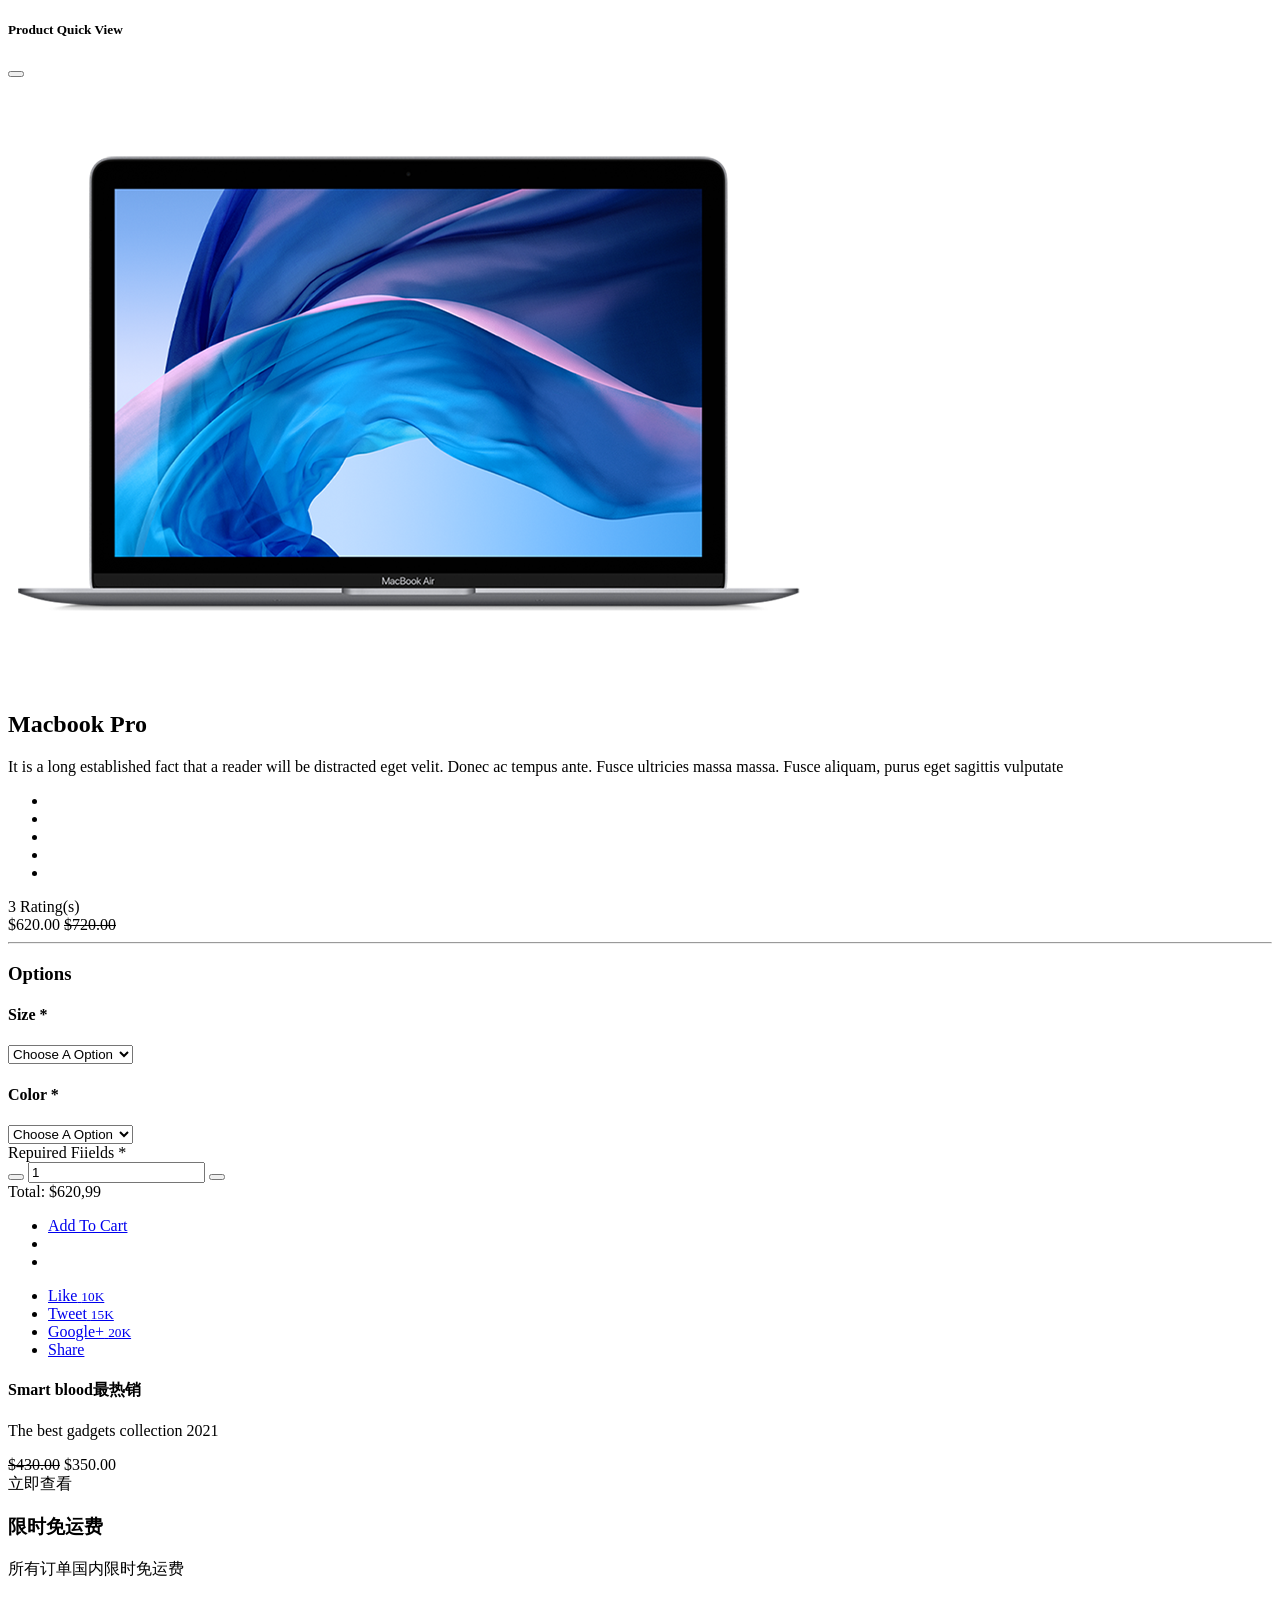
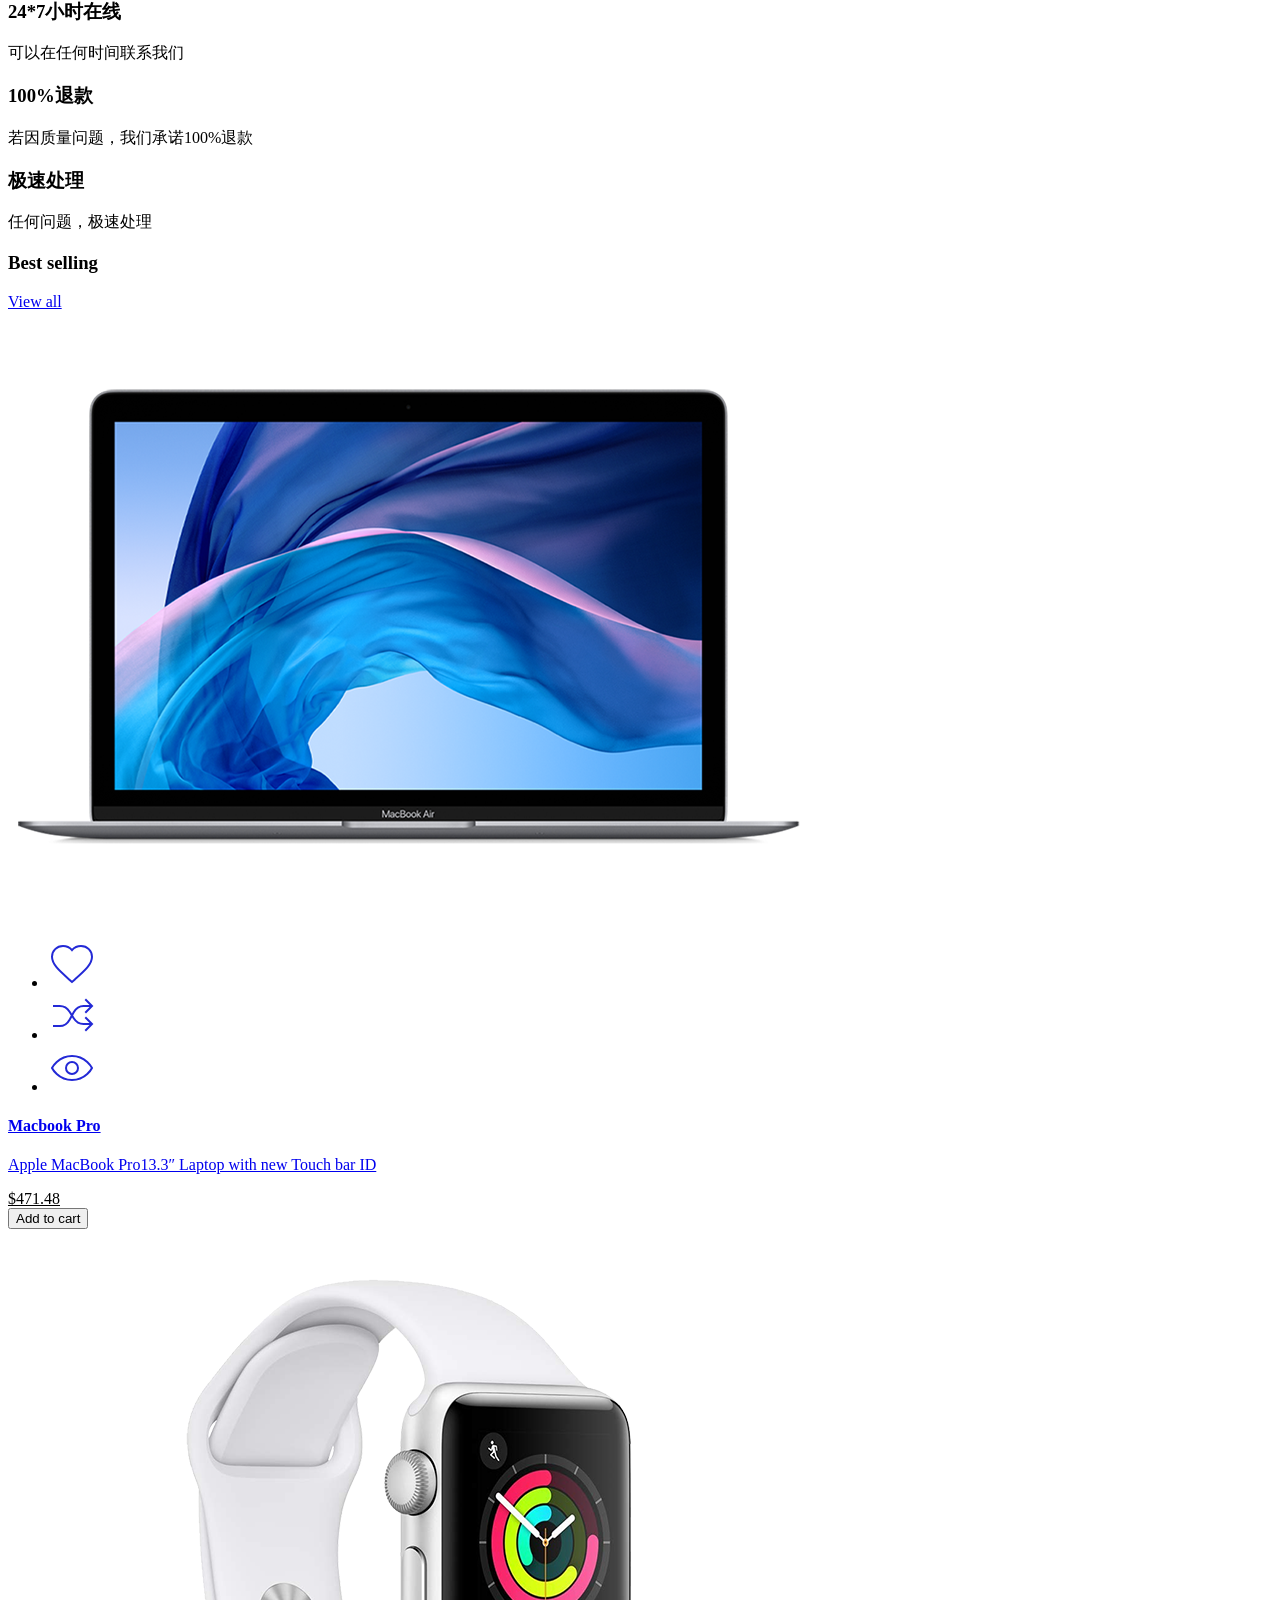
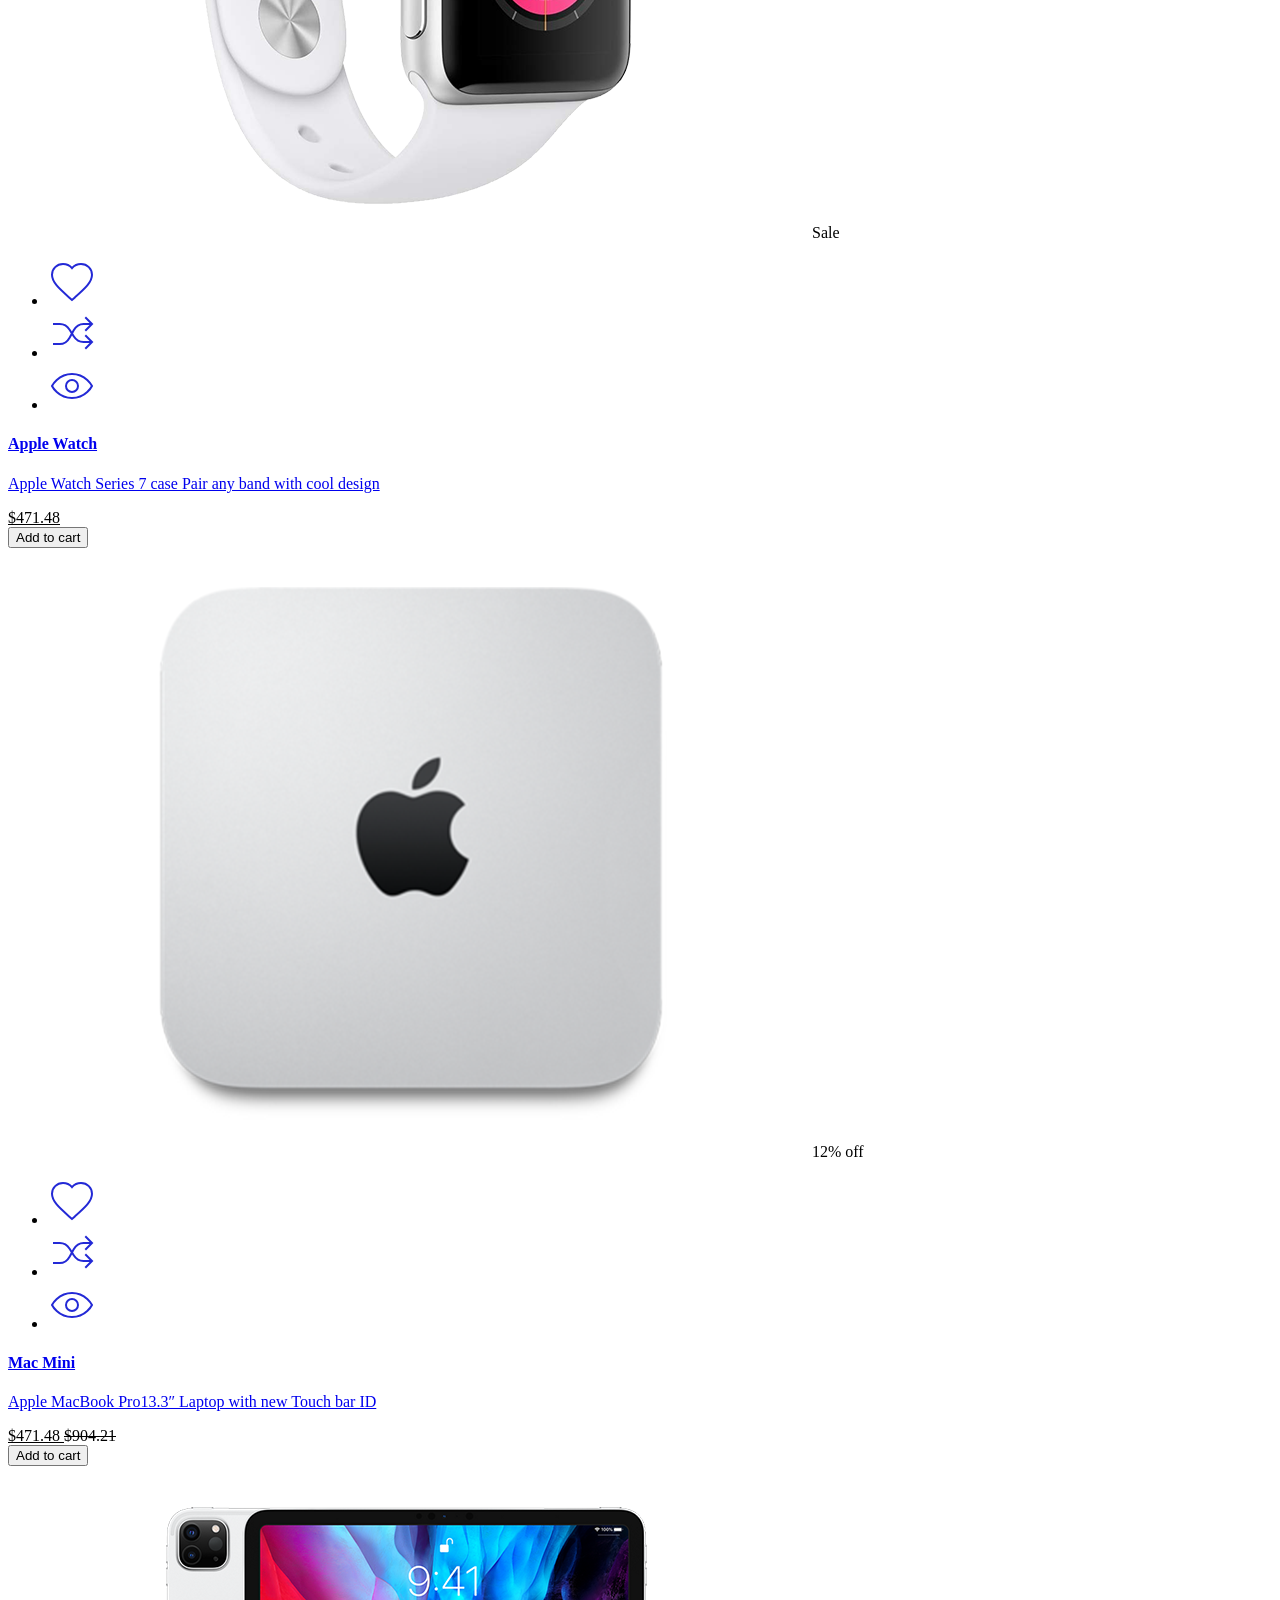
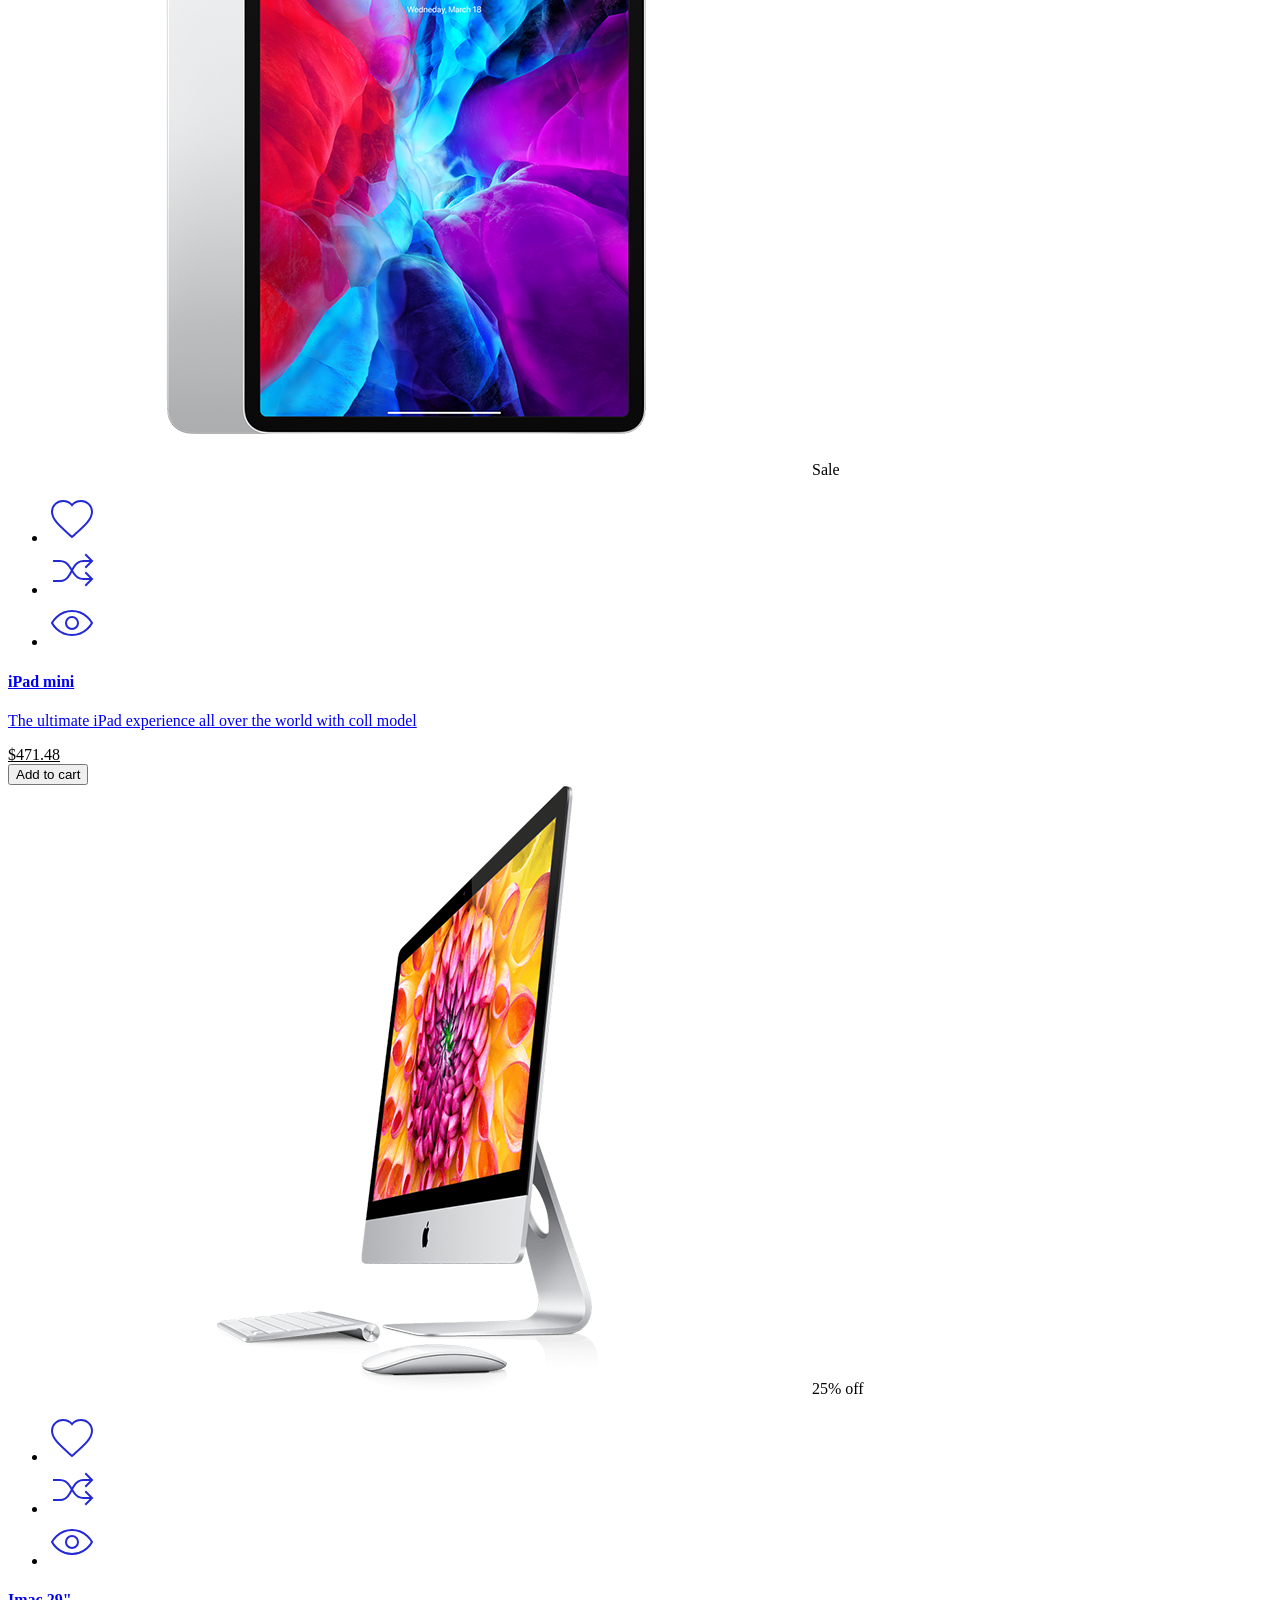
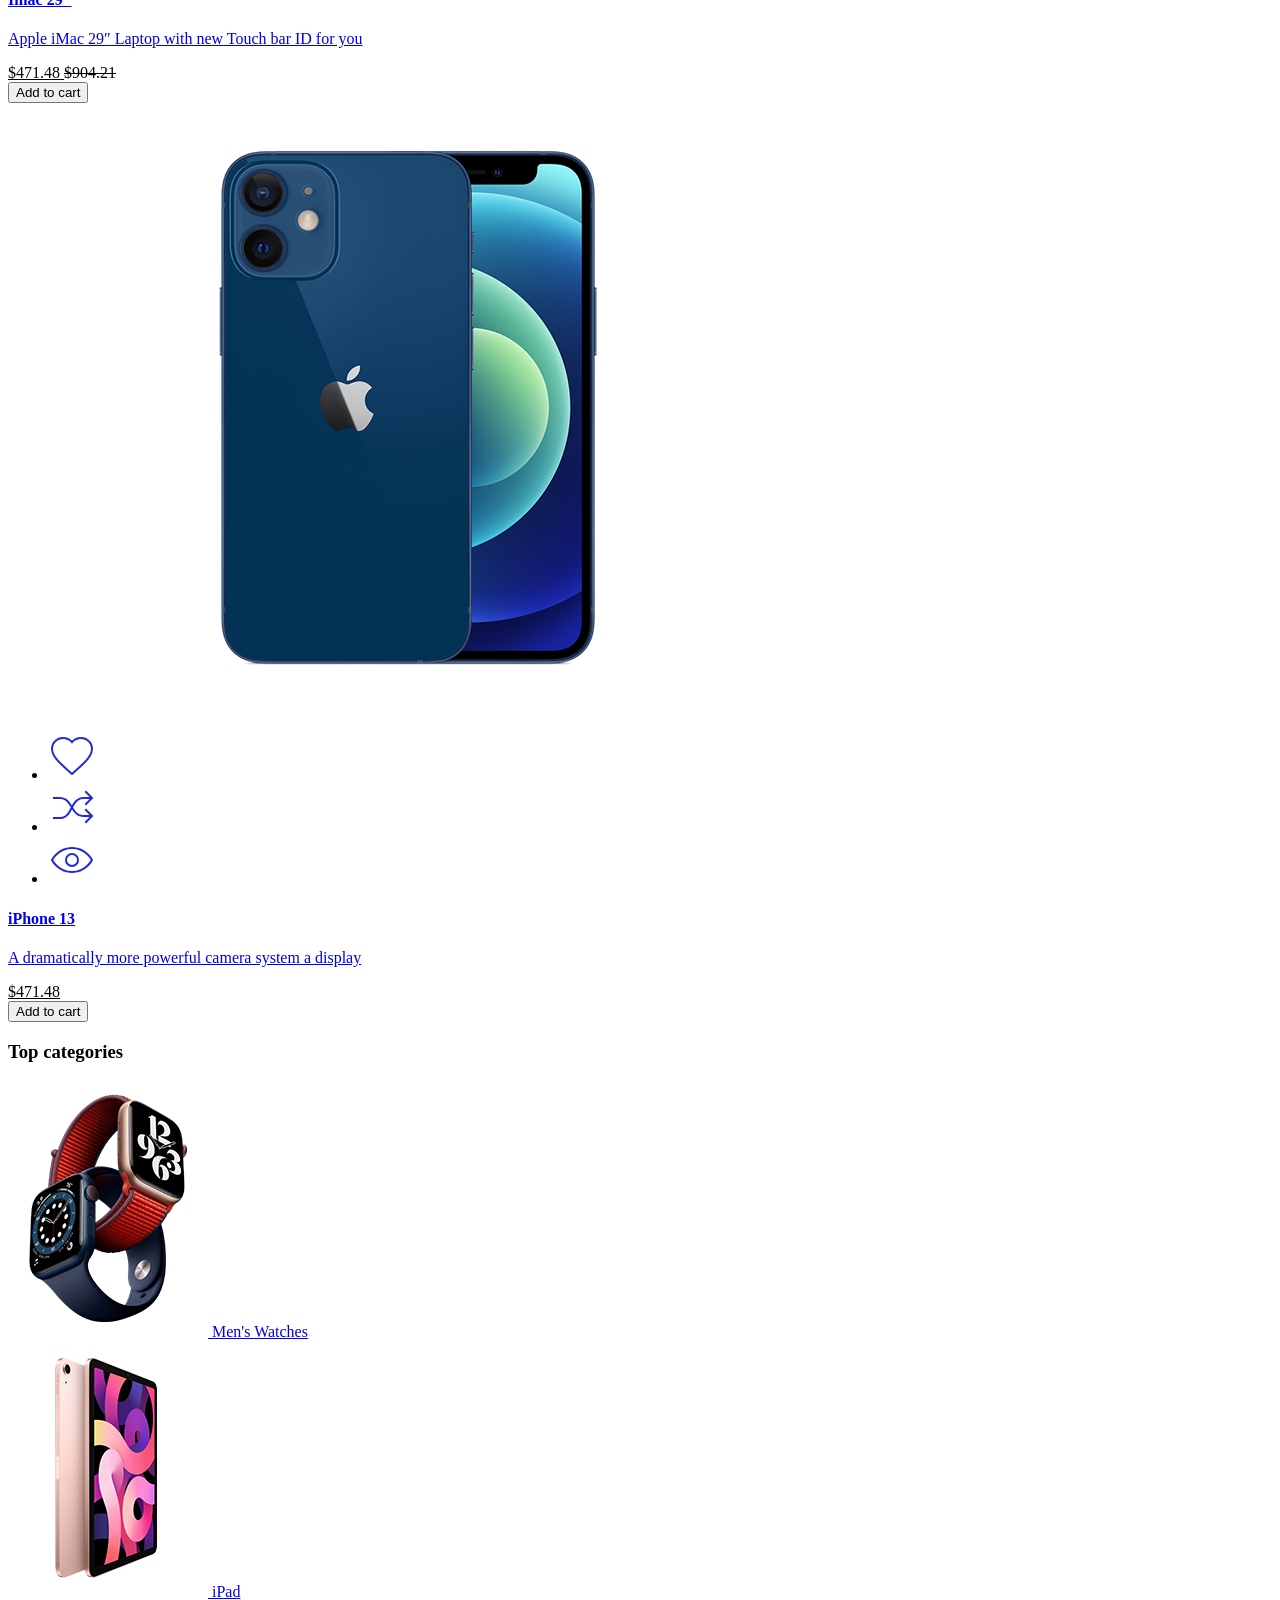
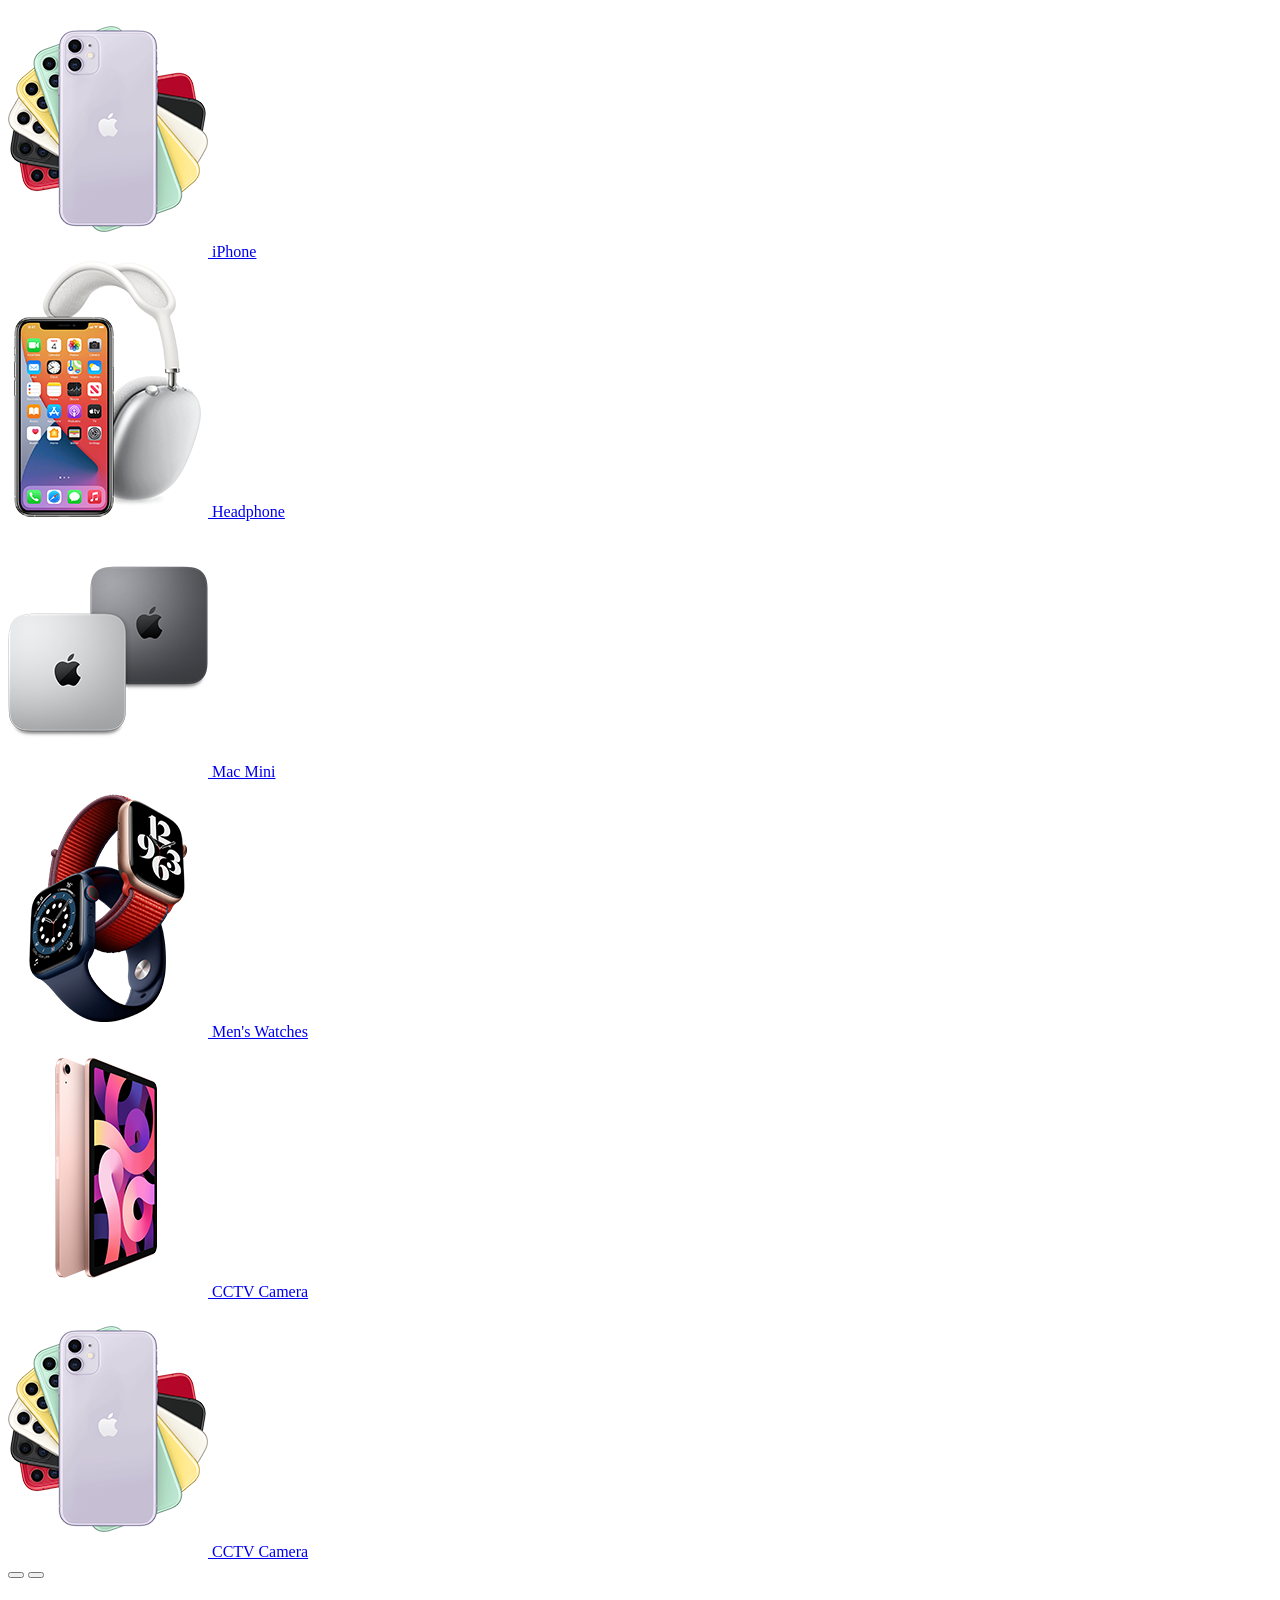
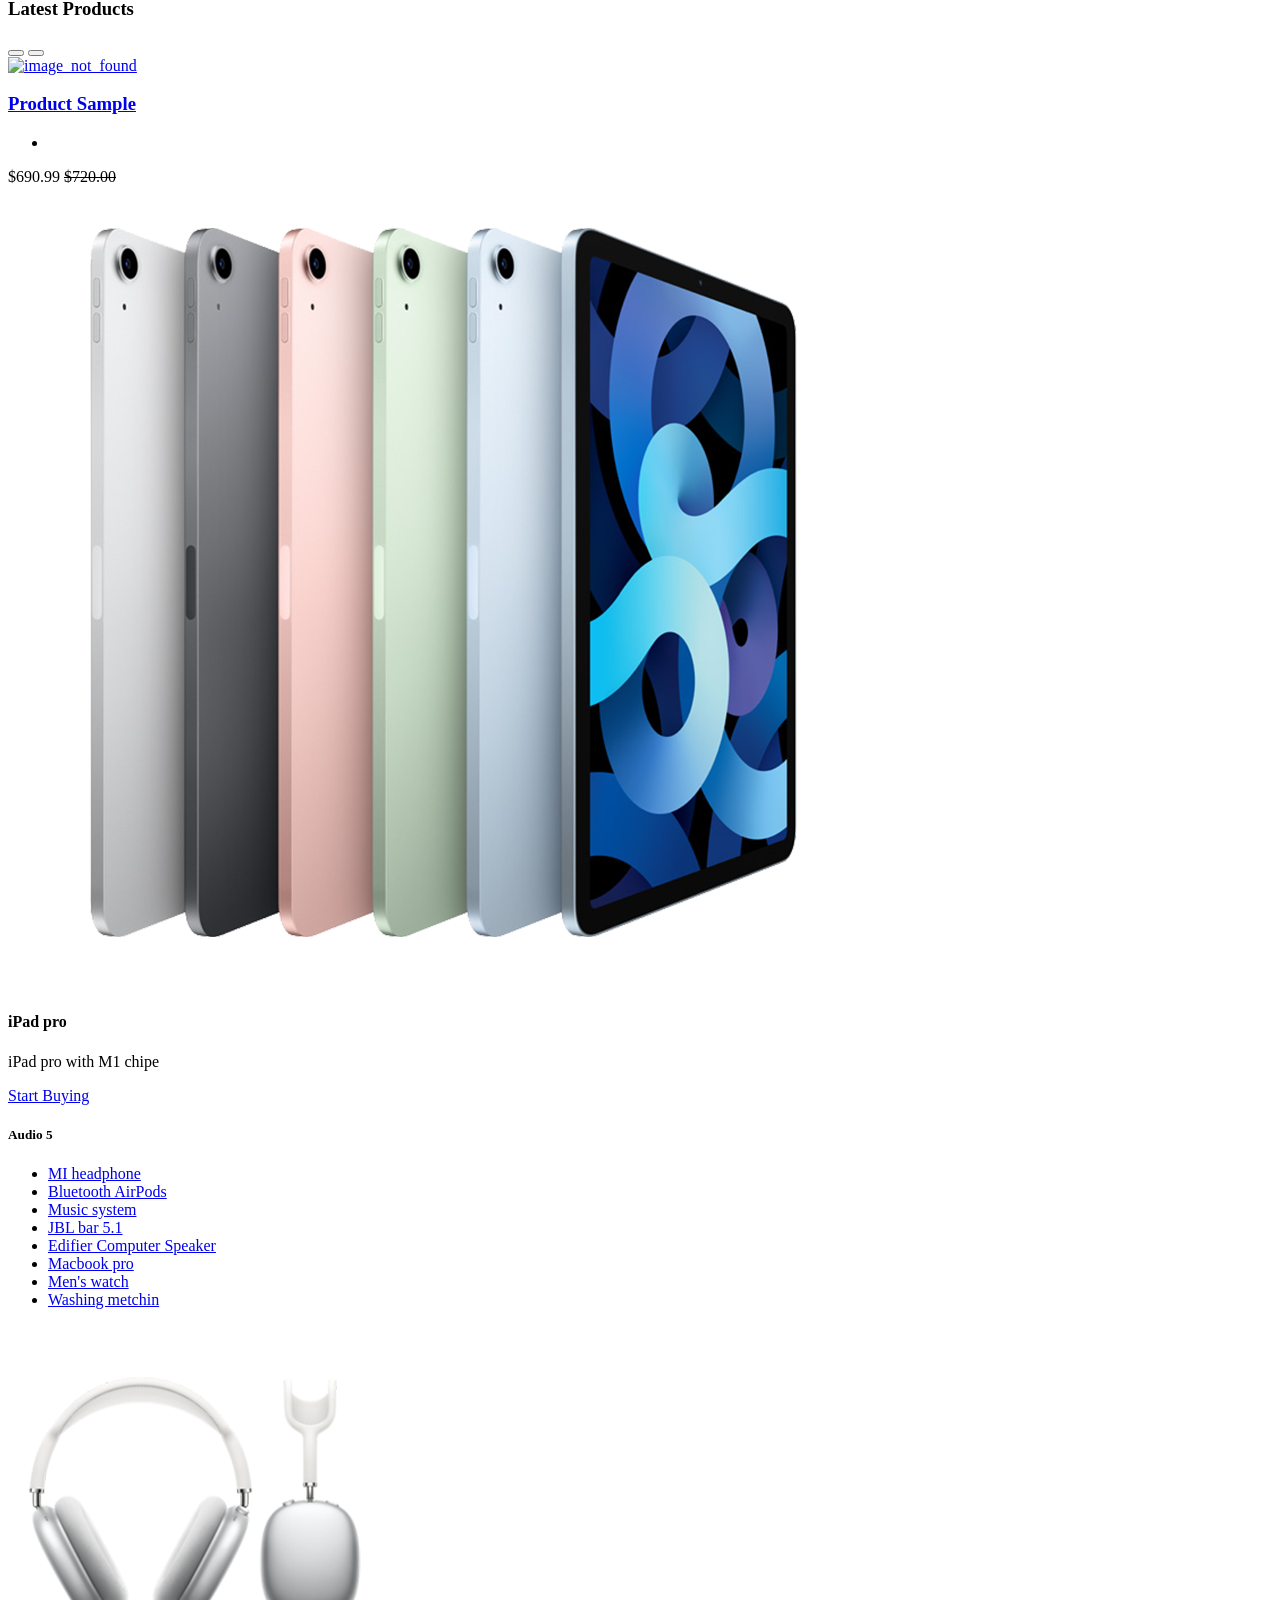
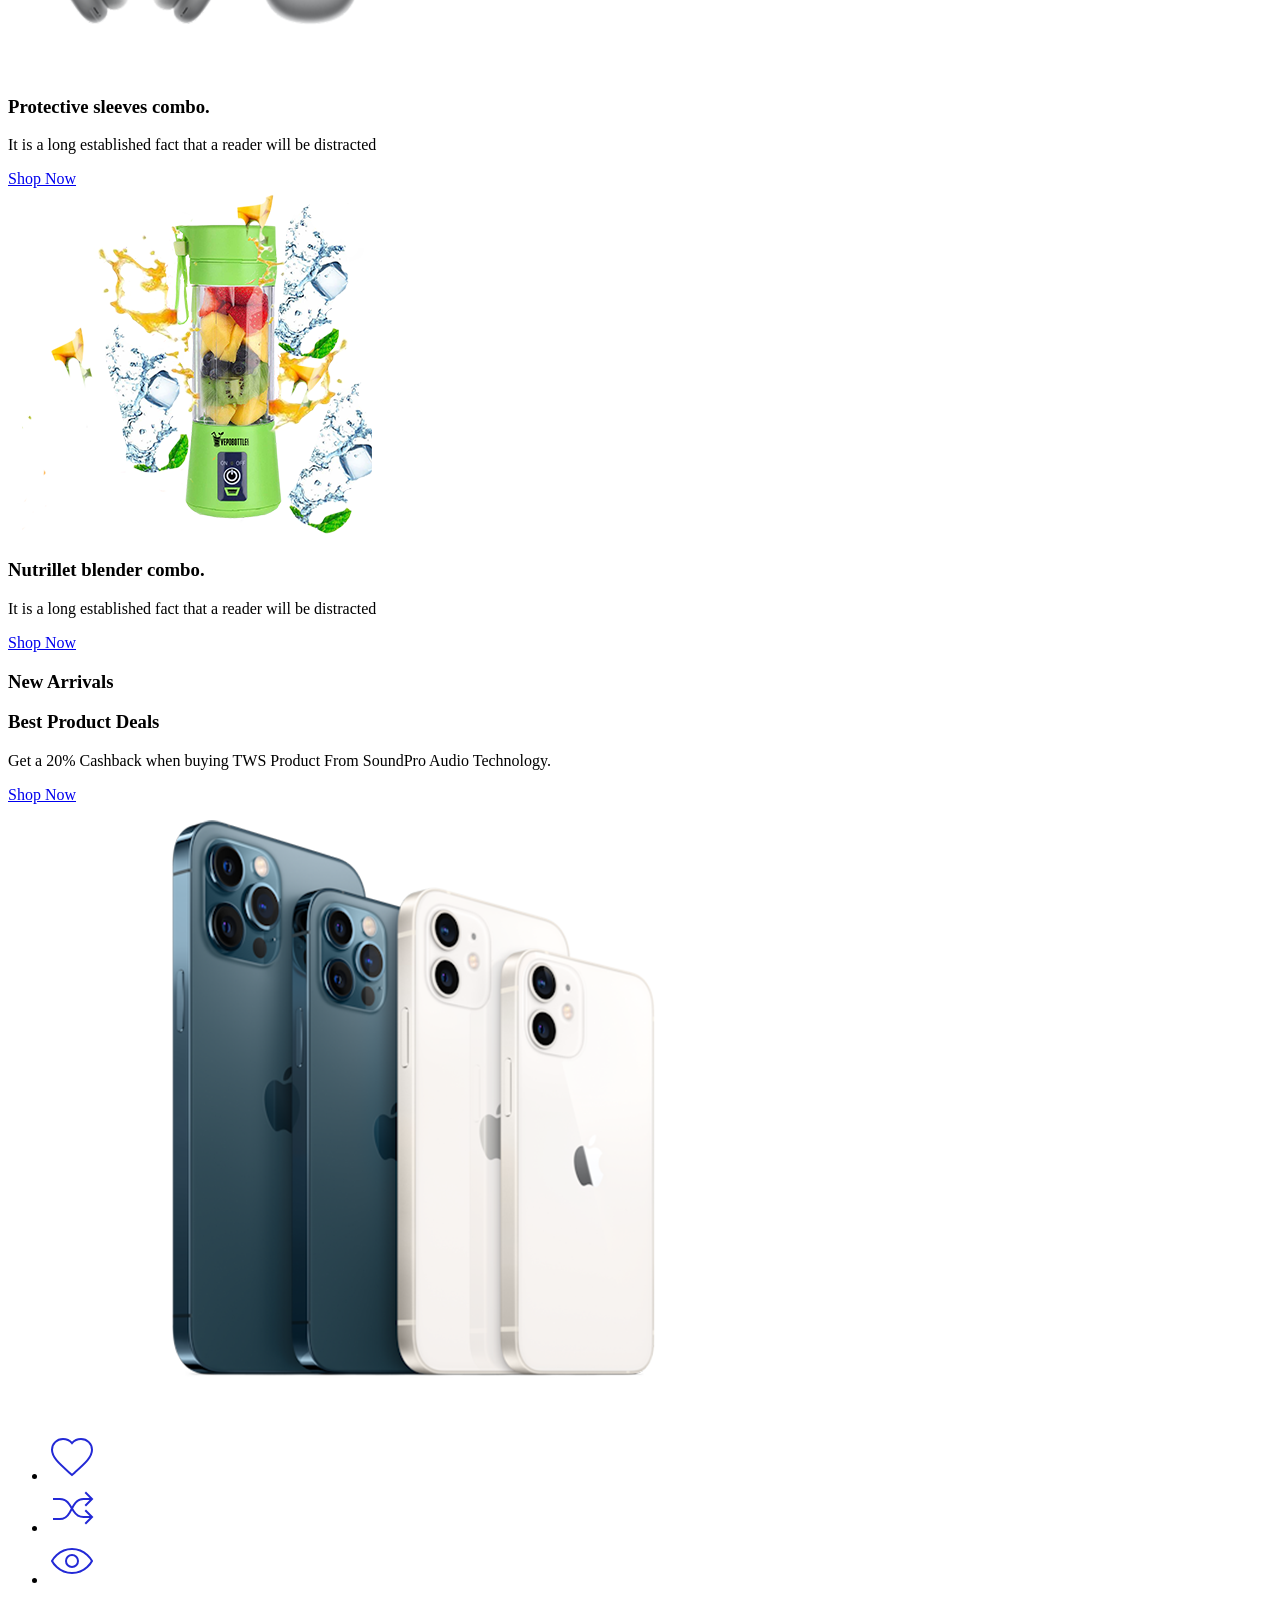
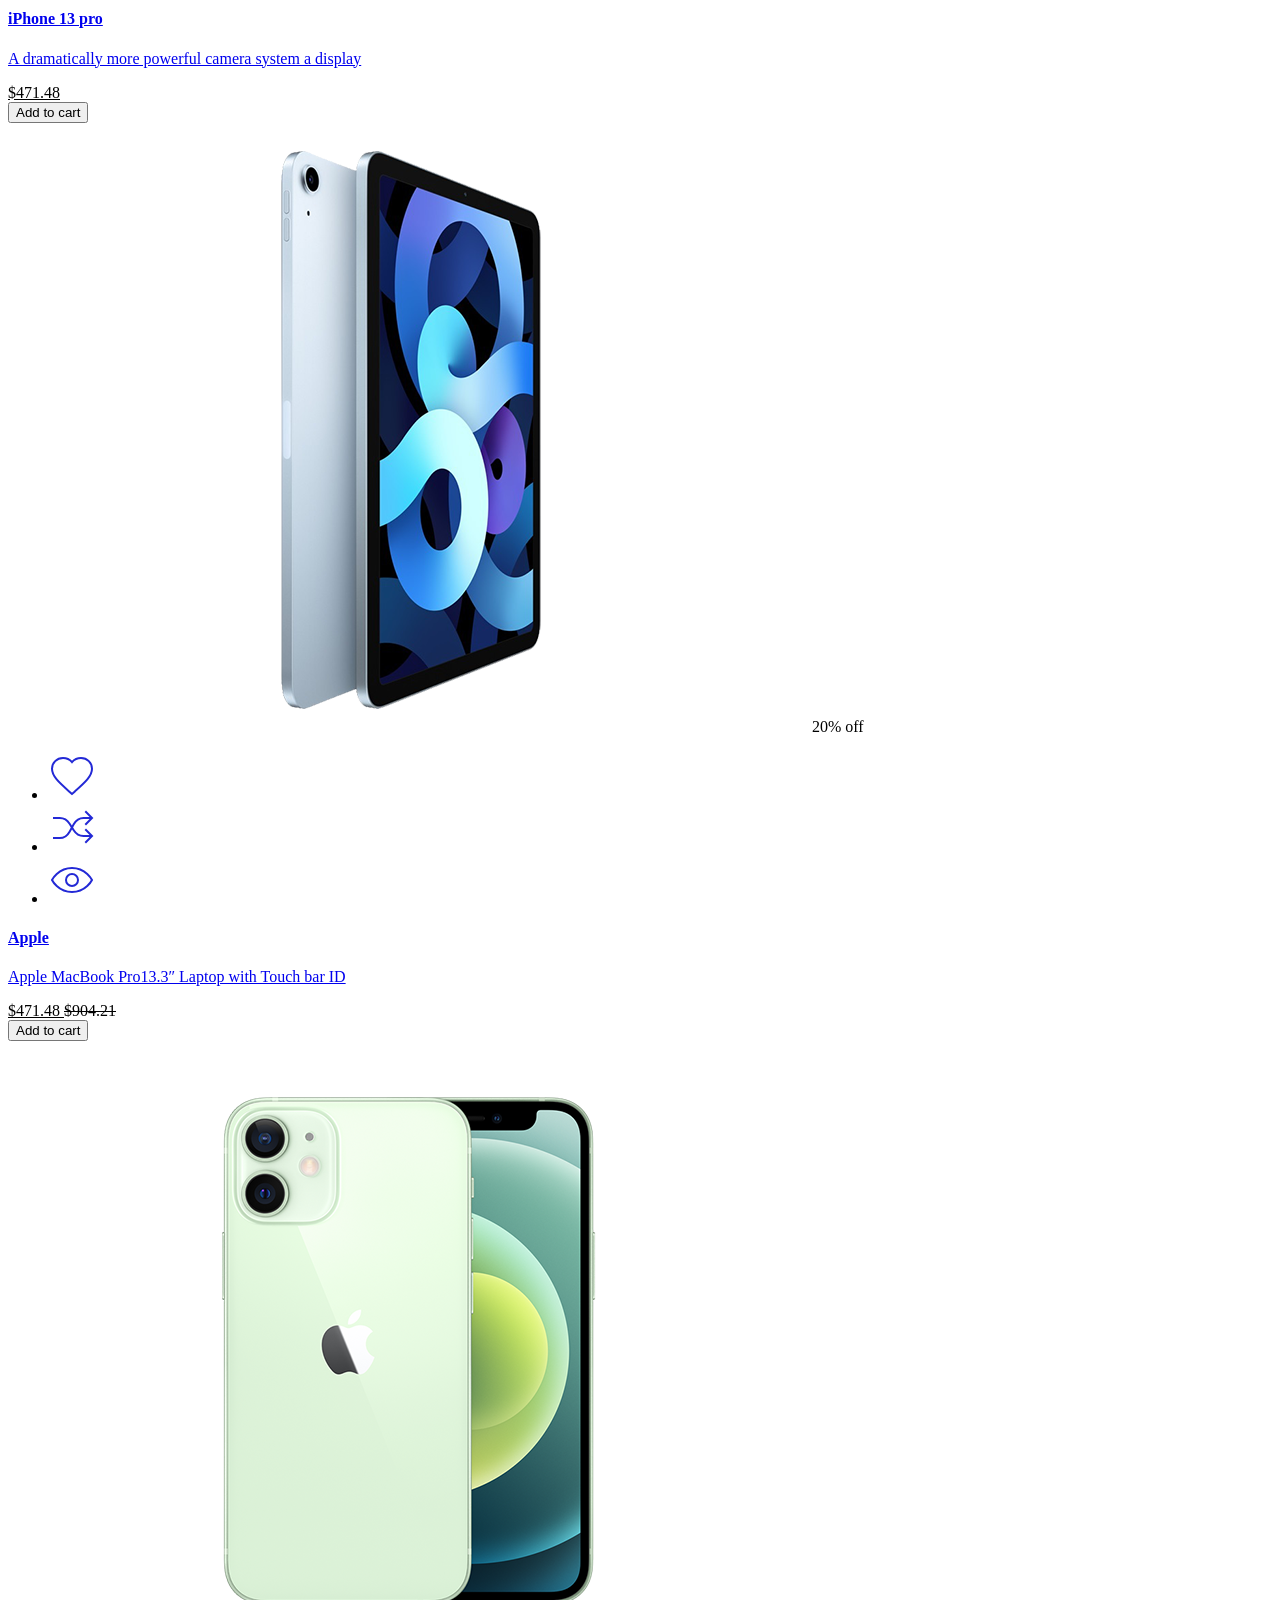
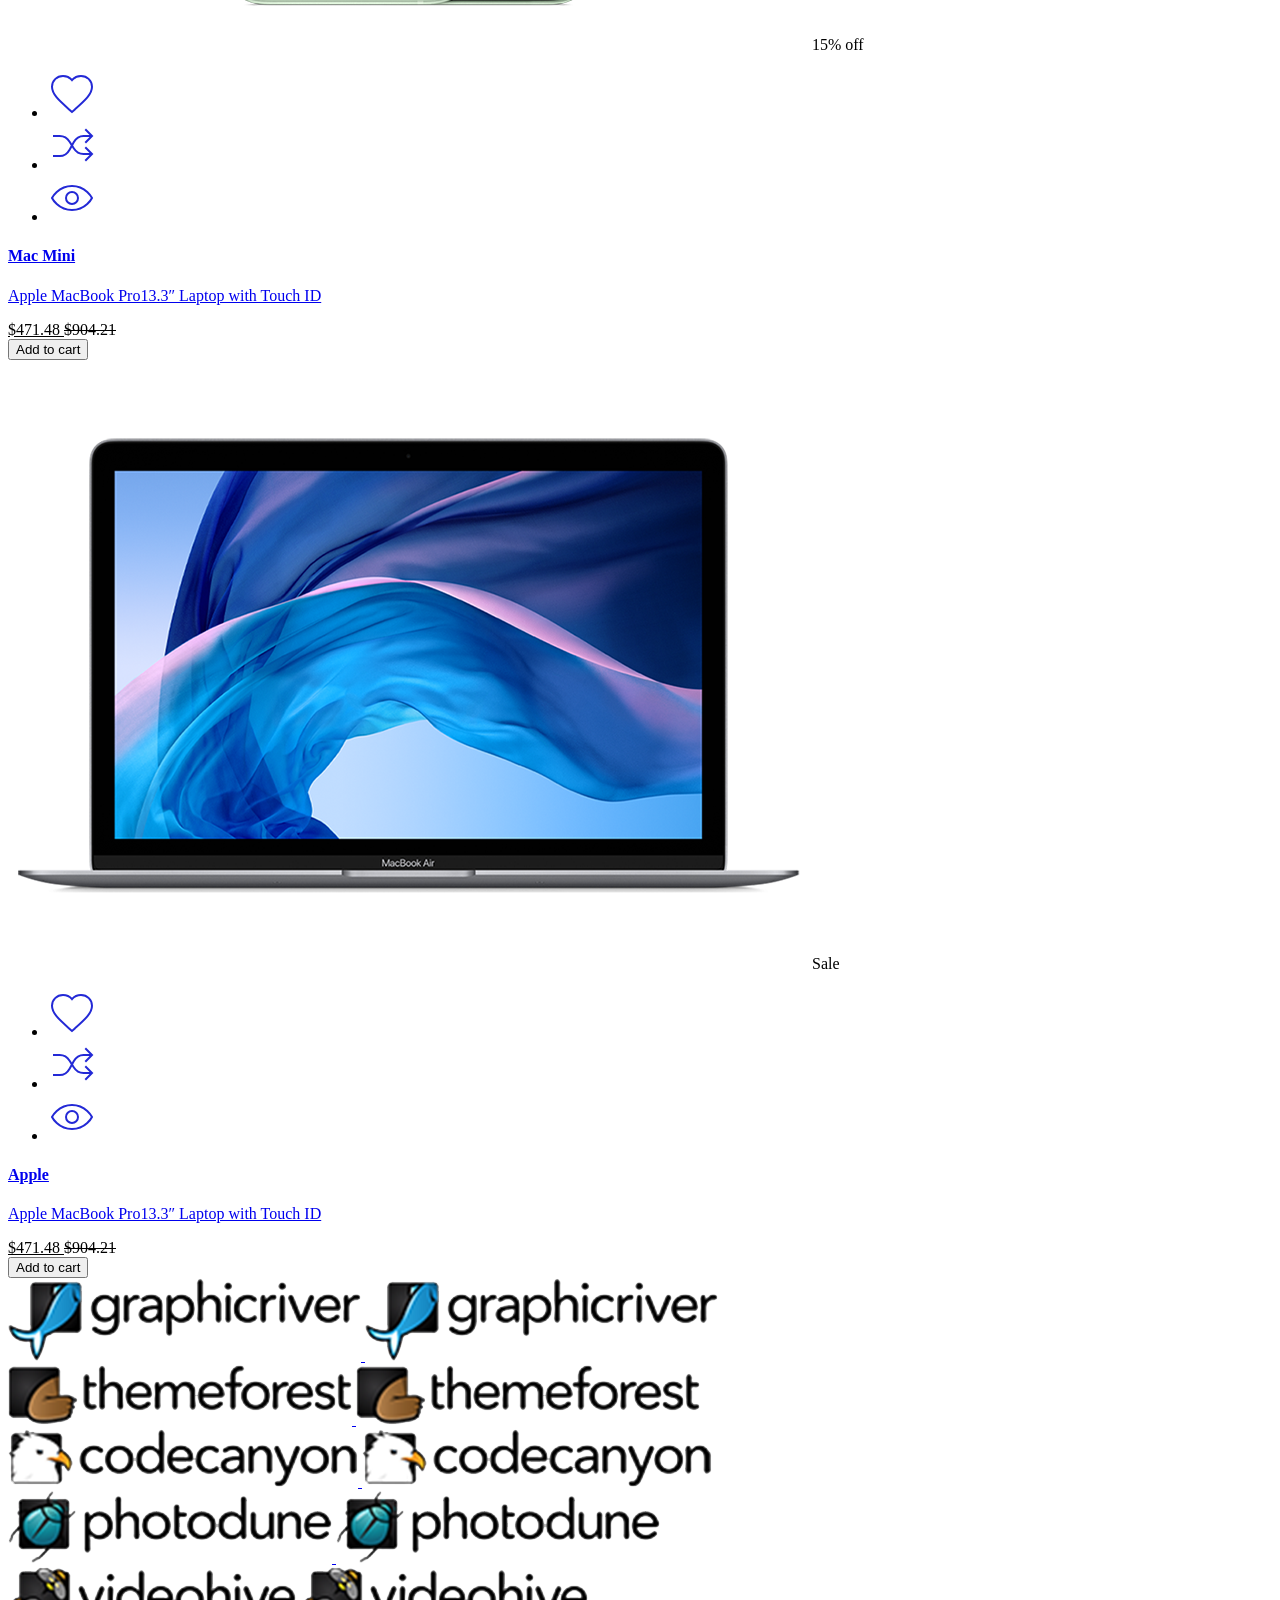
==== commit 627e792e: "下单功能" ====
--- a/src/main/resources/templates/index.html
+++ b/src/main/resources/templates/index.html
@@ -854,15 +854,15 @@
                                     </div>
                                 </div>
                                 <div class="vertical_slider_4item" data-slick='{"dots": false}'>
-                                    <div class="slider_item">
+                                    <div class="slider_item" th:each="cake :${latestCake}">
                                         <div class="small_product_layout">
                                             <a class="item_image" href="shop_details.html">
-                                                <img src="../static/images/latest_product/latest_product_1.png"
+                                                <img th:src="@{'/cake_imgs/'+${cake.attachmentName}}"
                                                      alt="image_not_found">
                                             </a>
                                             <div class="item_content">
                                                 <h3 class="item_title">
-                                                    <a href="shop_details.html">Product Sample</a>
+                                                    <a href="shop_details.html" th:text="${cake.name}">Product Sample</a>
                                                 </h3>
                                                 <ul class="rating_star ul_li">
                                                     <li>
@@ -874,197 +874,8 @@
                                                     </li>
                                                 </ul>
                                                 <div class="item_price">
-                                                    <span>$690.99</span>
-                                                    <del>$720.00</del>
-                                                </div>
-                                            </div>
-                                        </div>
-                                    </div>
-
-                                    <div class="slider_item">
-                                        <div class="small_product_layout">
-                                            <a class="item_image" href="shop_details.html">
-                                                <img src="../static/images/latest_product/latest_product_2.png"
-                                                     alt="image_not_found">
-                                            </a>
-                                            <div class="item_content">
-                                                <h3 class="item_title">
-                                                    <a href="shop_details.html">Product Sample</a>
-                                                </h3>
-                                                <ul class="rating_star ul_li">
-                                                    <li>
-                                                        <i class="fas fa-star"></i>
-                                                        <i class="fas fa-star"></i>
-                                                        <i class="fas fa-star"></i>
-                                                        <i class="fas fa-star"></i>
-                                                        <i class="fas fa-star-half-alt"></i>
-                                                    </li>
-                                                </ul>
-                                                <div class="item_price">
-                                                    <span>$690.99</span>
-                                                    <del>$720.00</del>
-                                                </div>
-                                            </div>
-                                        </div>
-                                    </div>
-
-                                    <div class="slider_item">
-                                        <div class="small_product_layout">
-                                            <a class="item_image" href="shop_details.html">
-                                                <img src="../static/images/latest_product/latest_product_3.png"
-                                                     alt="image_not_found">
-                                            </a>
-                                            <div class="item_content">
-                                                <h3 class="item_title">
-                                                    <a href="shop_details.html">Product Sample</a>
-                                                </h3>
-                                                <ul class="rating_star ul_li">
-                                                    <li>
-                                                        <i class="fas fa-star"></i>
-                                                        <i class="fas fa-star"></i>
-                                                        <i class="fas fa-star"></i>
-                                                        <i class="fas fa-star"></i>
-                                                        <i class="fas fa-star-half-alt"></i>
-                                                    </li>
-                                                </ul>
-                                                <div class="item_price">
-                                                    <span>$690.99</span>
-                                                    <del>$720.00</del>
-                                                </div>
-                                            </div>
-                                        </div>
-                                    </div>
-
-                                    <div class="slider_item">
-                                        <div class="small_product_layout">
-                                            <a class="item_image" href="shop_details.html">
-                                                <img src="../static/images/latest_product/latest_product_4.png"
-                                                     alt="image_not_found">
-                                            </a>
-                                            <div class="item_content">
-                                                <h3 class="item_title">
-                                                    <a href="shop_details.html">Product Sample</a>
-                                                </h3>
-                                                <ul class="rating_star ul_li">
-                                                    <li>
-                                                        <i class="fas fa-star"></i>
-                                                        <i class="fas fa-star"></i>
-                                                        <i class="fas fa-star"></i>
-                                                        <i class="fas fa-star"></i>
-                                                        <i class="fas fa-star-half-alt"></i>
-                                                    </li>
-                                                </ul>
-                                                <div class="item_price">
-                                                    <span>$690.99</span>
-                                                    <del>$720.00</del>
-                                                </div>
-                                            </div>
-                                        </div>
-                                    </div>
-
-                                    <div class="slider_item">
-                                        <div class="small_product_layout">
-                                            <a class="item_image" href="shop_details.html">
-                                                <img src="../static/images/latest_product/latest_product_1.png"
-                                                     alt="image_not_found">
-                                            </a>
-                                            <div class="item_content">
-                                                <h3 class="item_title">
-                                                    <a href="shop_details.html">Product Sample</a>
-                                                </h3>
-                                                <ul class="rating_star ul_li">
-                                                    <li>
-                                                        <i class="fas fa-star"></i>
-                                                        <i class="fas fa-star"></i>
-                                                        <i class="fas fa-star"></i>
-                                                        <i class="fas fa-star"></i>
-                                                        <i class="fas fa-star-half-alt"></i>
-                                                    </li>
-                                                </ul>
-                                                <div class="item_price">
-                                                    <span>$690.99</span>
-                                                    <del>$720.00</del>
-                                                </div>
-                                            </div>
-                                        </div>
-                                    </div>
-
-                                    <div class="slider_item">
-                                        <div class="small_product_layout">
-                                            <a class="item_image" href="shop_details.html">
-                                                <img src="../static/images/latest_product/latest_product_2.png"
-                                                     alt="image_not_found">
-                                            </a>
-                                            <div class="item_content">
-                                                <h3 class="item_title">
-                                                    <a href="shop_details.html">Product Sample</a>
-                                                </h3>
-                                                <ul class="rating_star ul_li">
-                                                    <li>
-                                                        <i class="fas fa-star"></i>
-                                                        <i class="fas fa-star"></i>
-                                                        <i class="fas fa-star"></i>
-                                                        <i class="fas fa-star"></i>
-                                                        <i class="fas fa-star-half-alt"></i>
-                                                    </li>
-                                                </ul>
-                                                <div class="item_price">
-                                                    <span>$690.99</span>
-                                                    <del>$720.00</del>
-                                                </div>
-                                            </div>
-                                        </div>
-                                    </div>
-
-                                    <div class="slider_item">
-                                        <div class="small_product_layout">
-                                            <a class="item_image" href="shop_details.html">
-                                                <img src="../static/images/latest_product/latest_product_3.png"
-                                                     alt="image_not_found">
-                                            </a>
-                                            <div class="item_content">
-                                                <h3 class="item_title">
-                                                    <a href="shop_details.html">Product Sample</a>
-                                                </h3>
-                                                <ul class="rating_star ul_li">
-                                                    <li>
-                                                        <i class="fas fa-star"></i>
-                                                        <i class="fas fa-star"></i>
-                                                        <i class="fas fa-star"></i>
-                                                        <i class="fas fa-star"></i>
-                                                        <i class="fas fa-star-half-alt"></i>
-                                                    </li>
-                                                </ul>
-                                                <div class="item_price">
-                                                    <span>$690.99</span>
-                                                    <del>$720.00</del>
-                                                </div>
-                                            </div>
-                                        </div>
-                                    </div>
-
-                                    <div class="slider_item">
-                                        <div class="small_product_layout">
-                                            <a class="item_image" href="shop_details.html">
-                                                <img src="../static/images/latest_product/latest_product_4.png"
-                                                     alt="image_not_found">
-                                            </a>
-                                            <div class="item_content">
-                                                <h3 class="item_title">
-                                                    <a href="shop_details.html">Product Sample</a>
-                                                </h3>
-                                                <ul class="rating_star ul_li">
-                                                    <li>
-                                                        <i class="fas fa-star"></i>
-                                                        <i class="fas fa-star"></i>
-                                                        <i class="fas fa-star"></i>
-                                                        <i class="fas fa-star"></i>
-                                                        <i class="fas fa-star-half-alt"></i>
-                                                    </li>
-                                                </ul>
-                                                <div class="item_price">
-                                                    <span>$690.99</span>
-                                                    <del>$720.00</del>
+                                                    <span th:text="'￥'+${cake.price}">$690.99</span>
+                                                    <del th:text="'￥'+${cake.price}">$720.00</del>
                                                 </div>
                                             </div>
                                         </div>
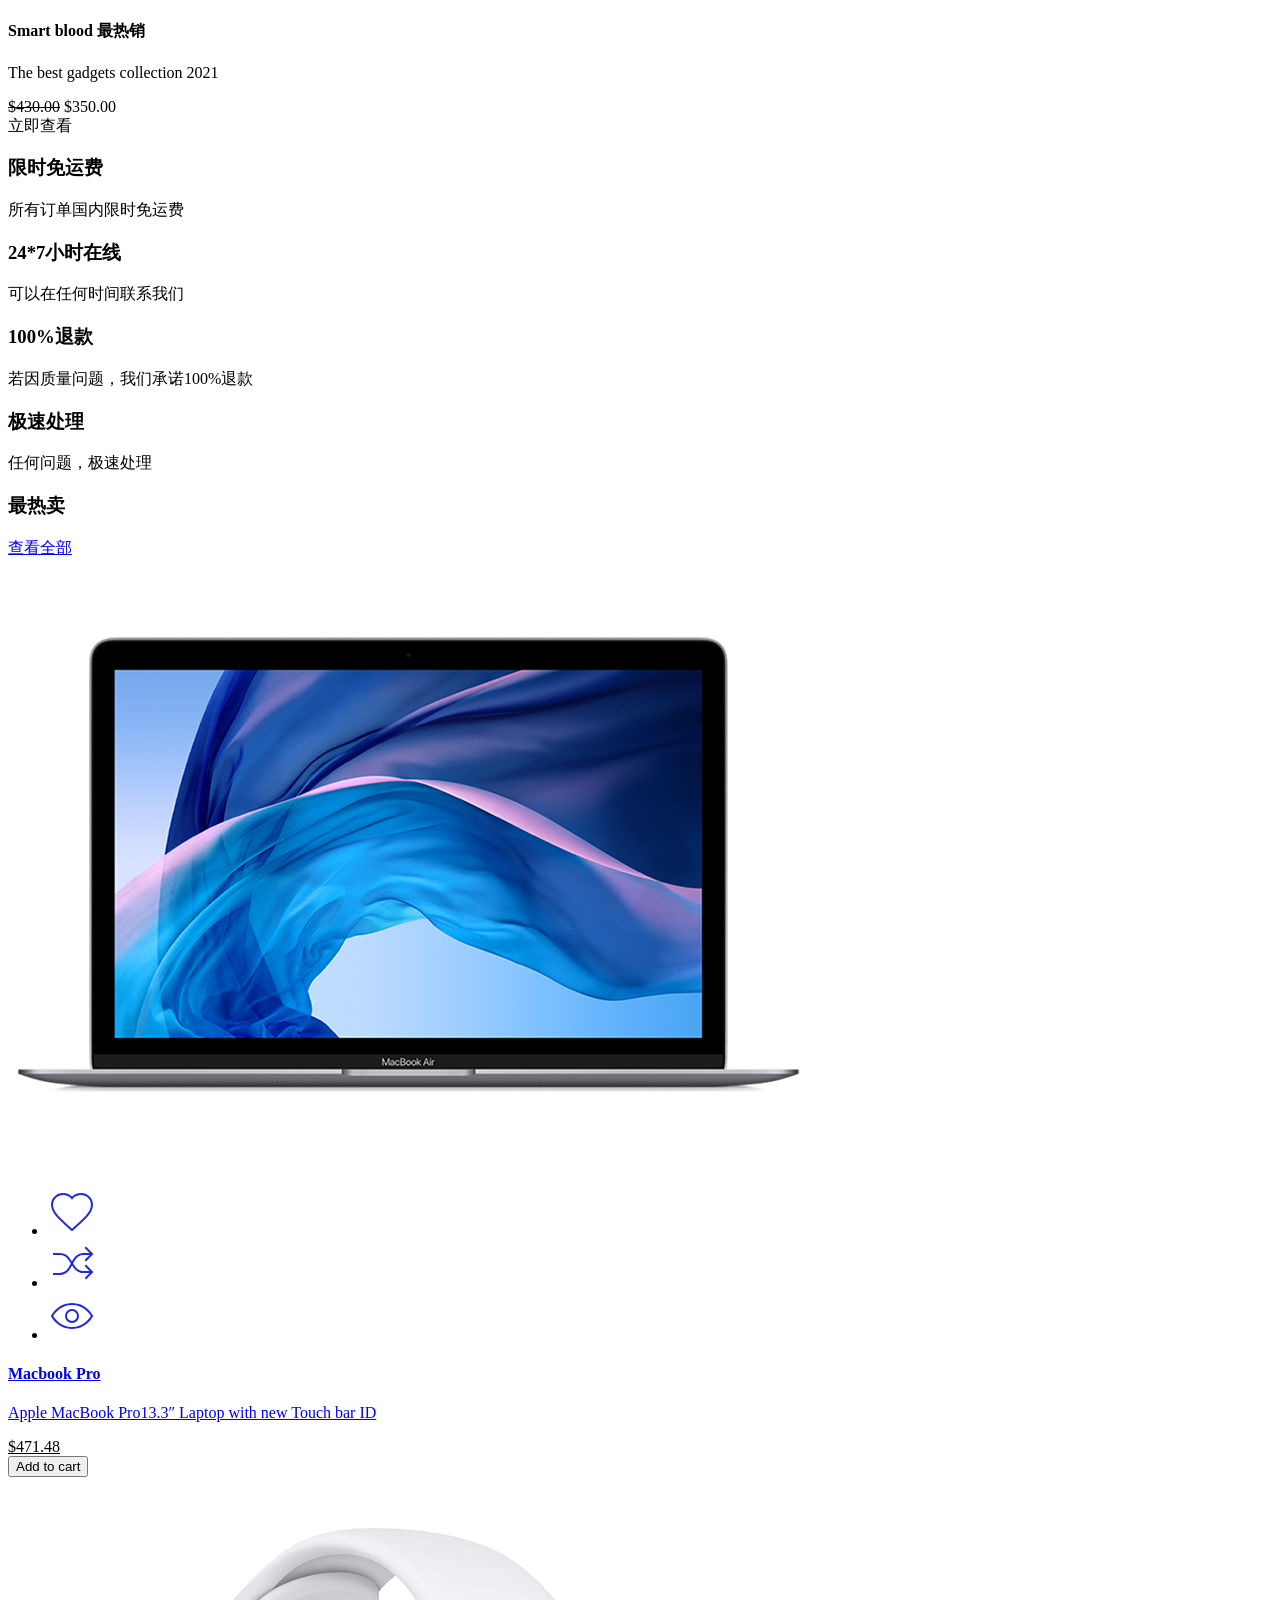
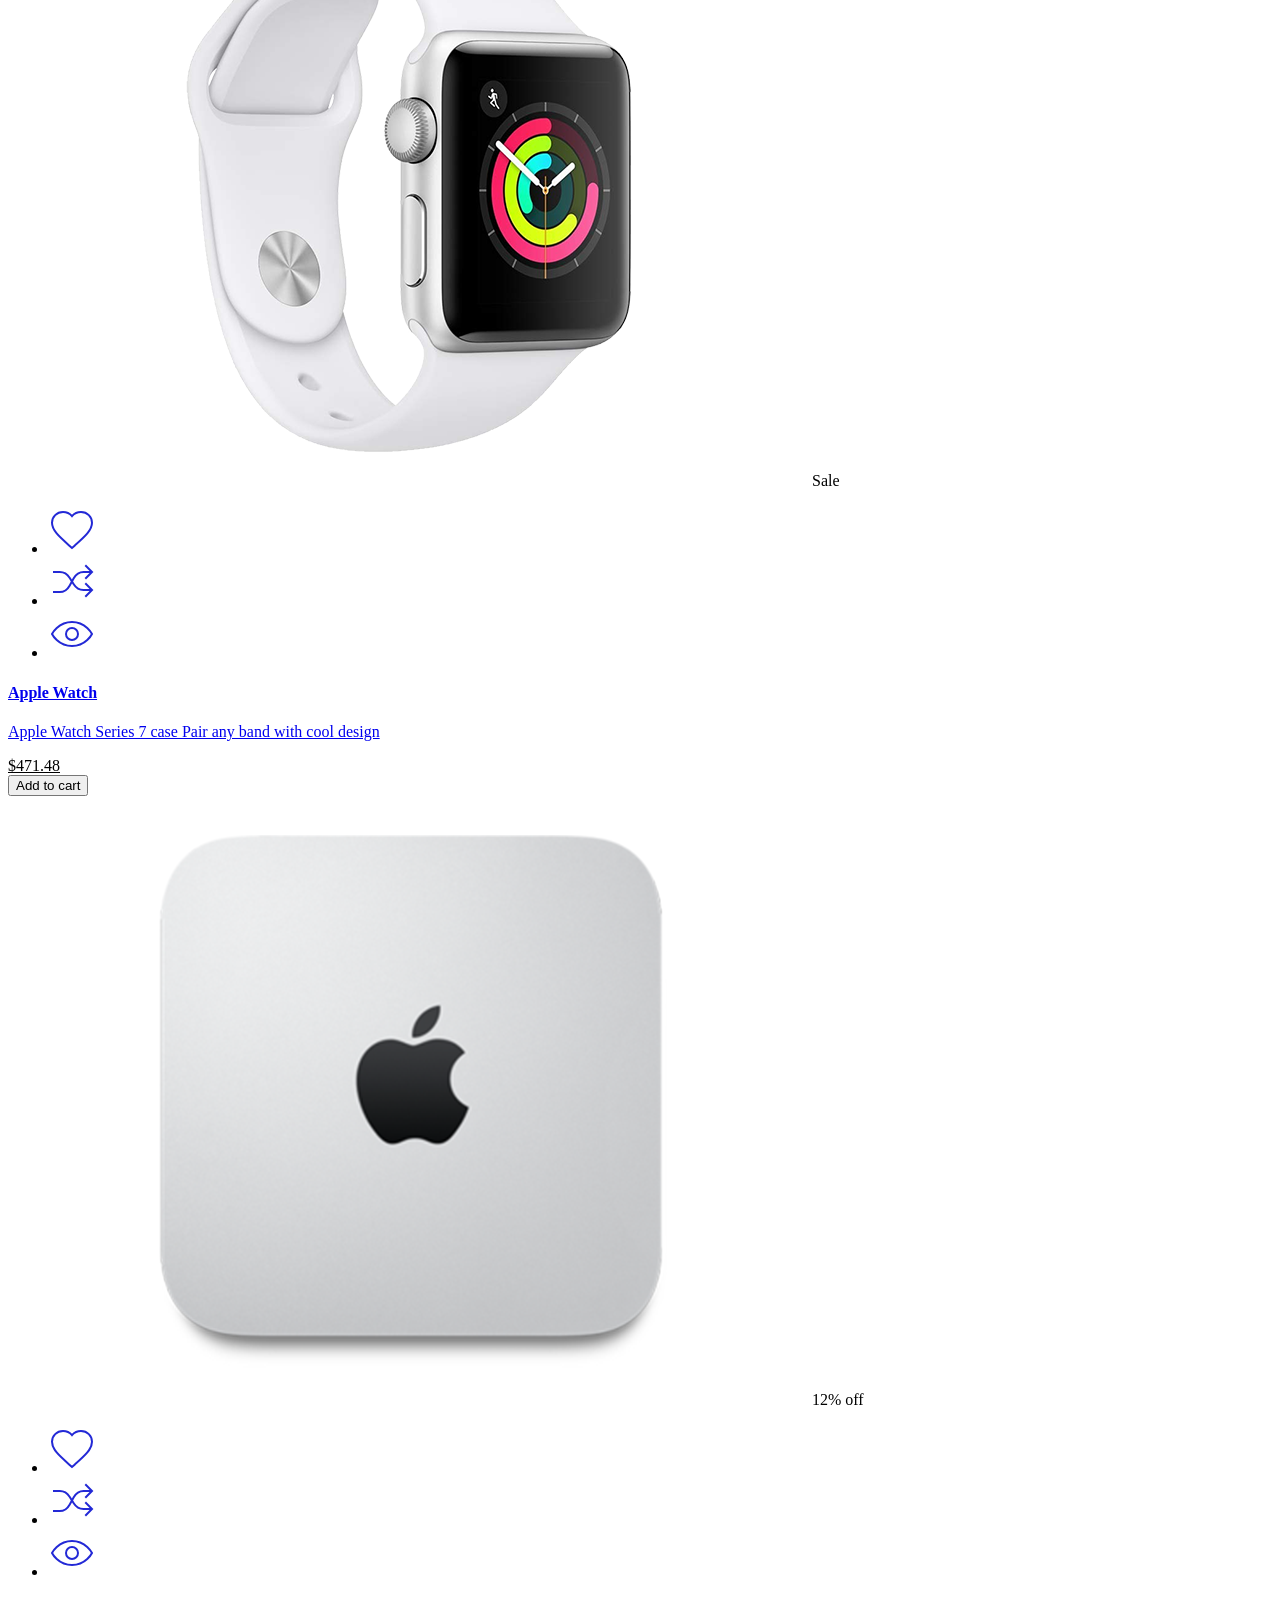
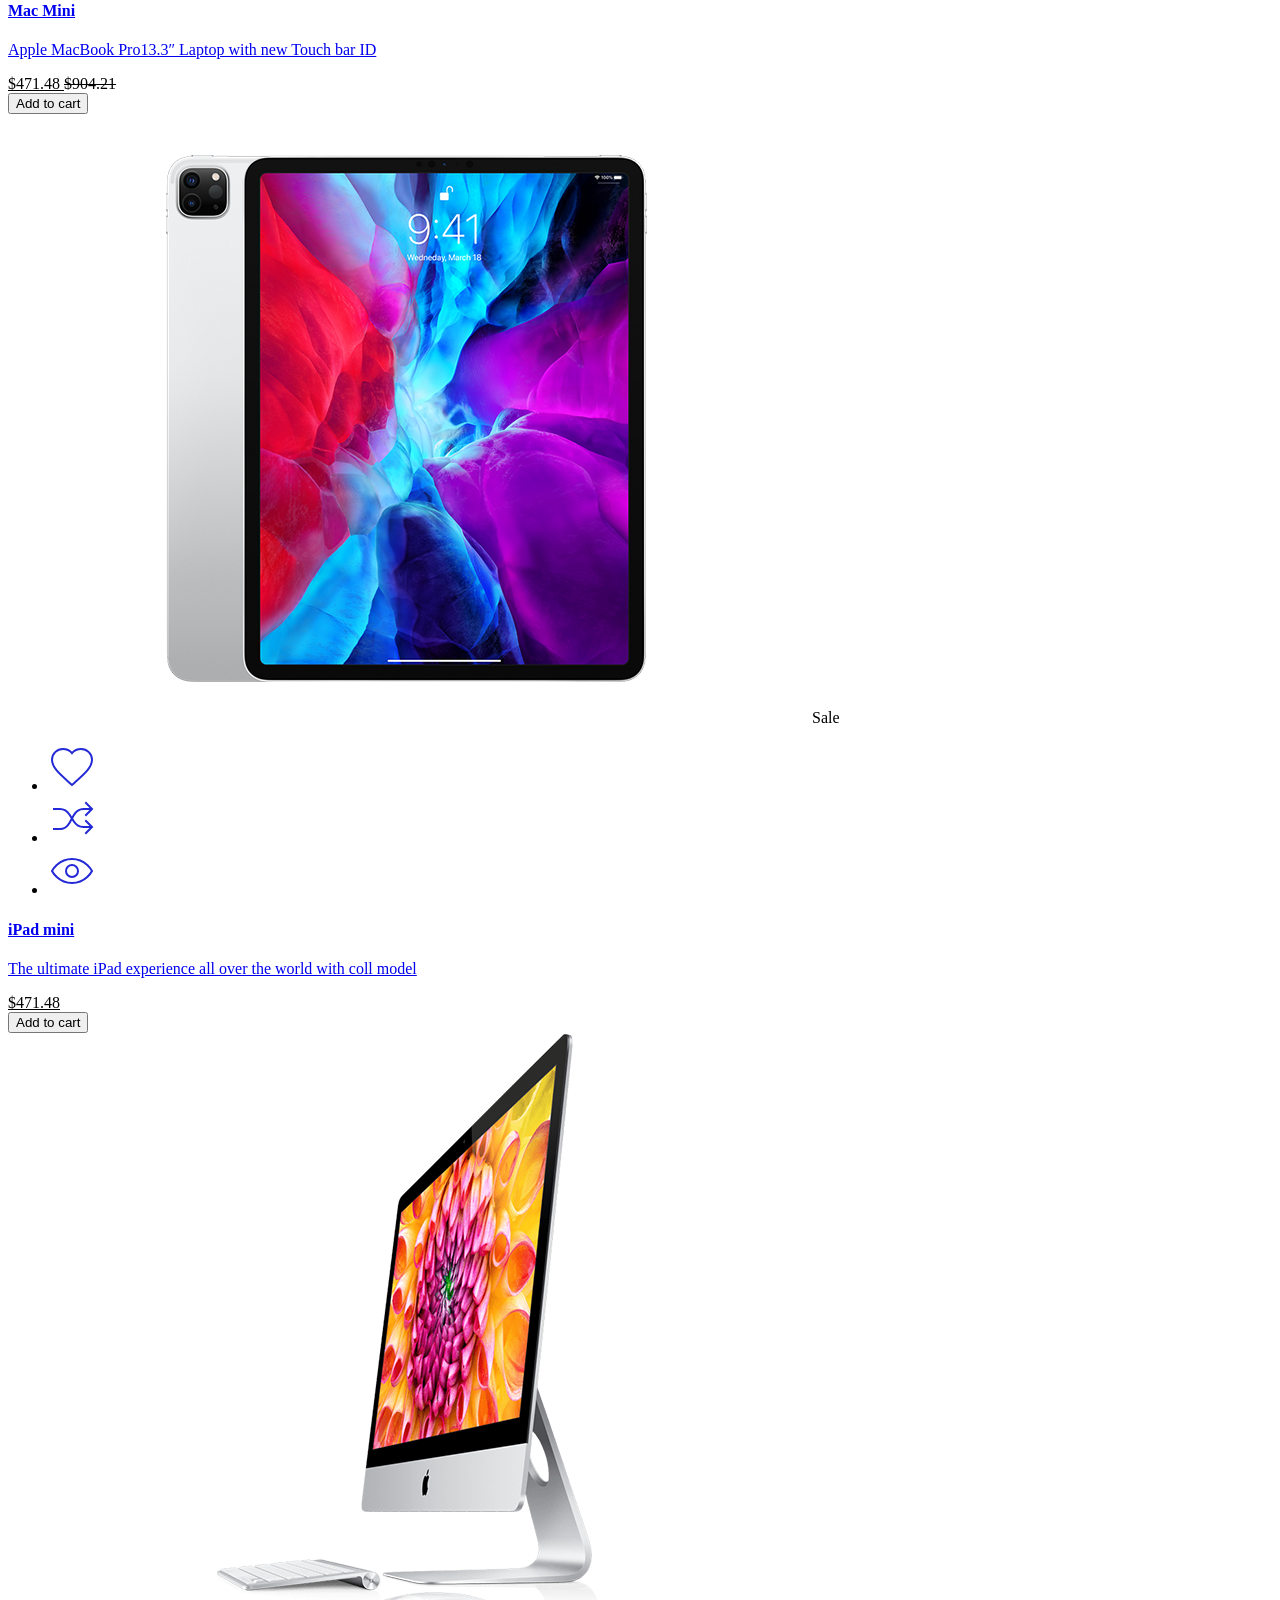
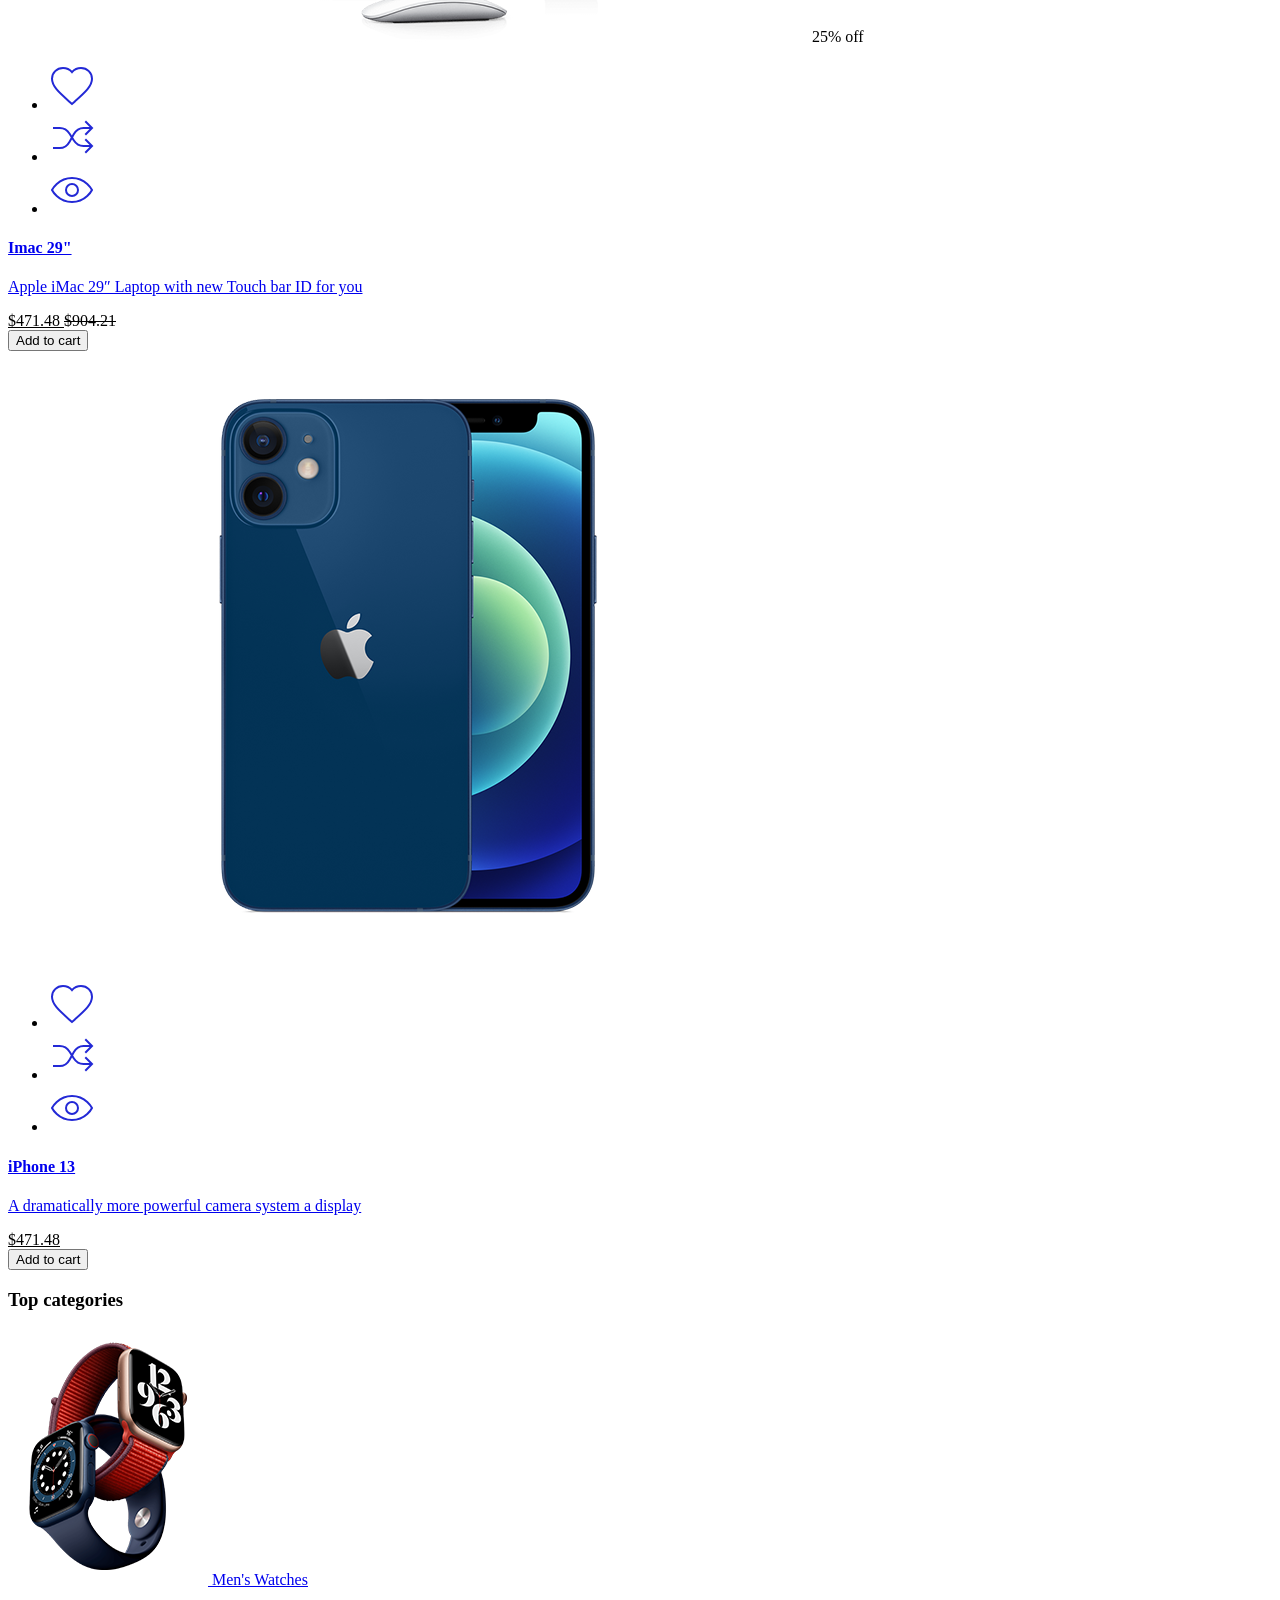
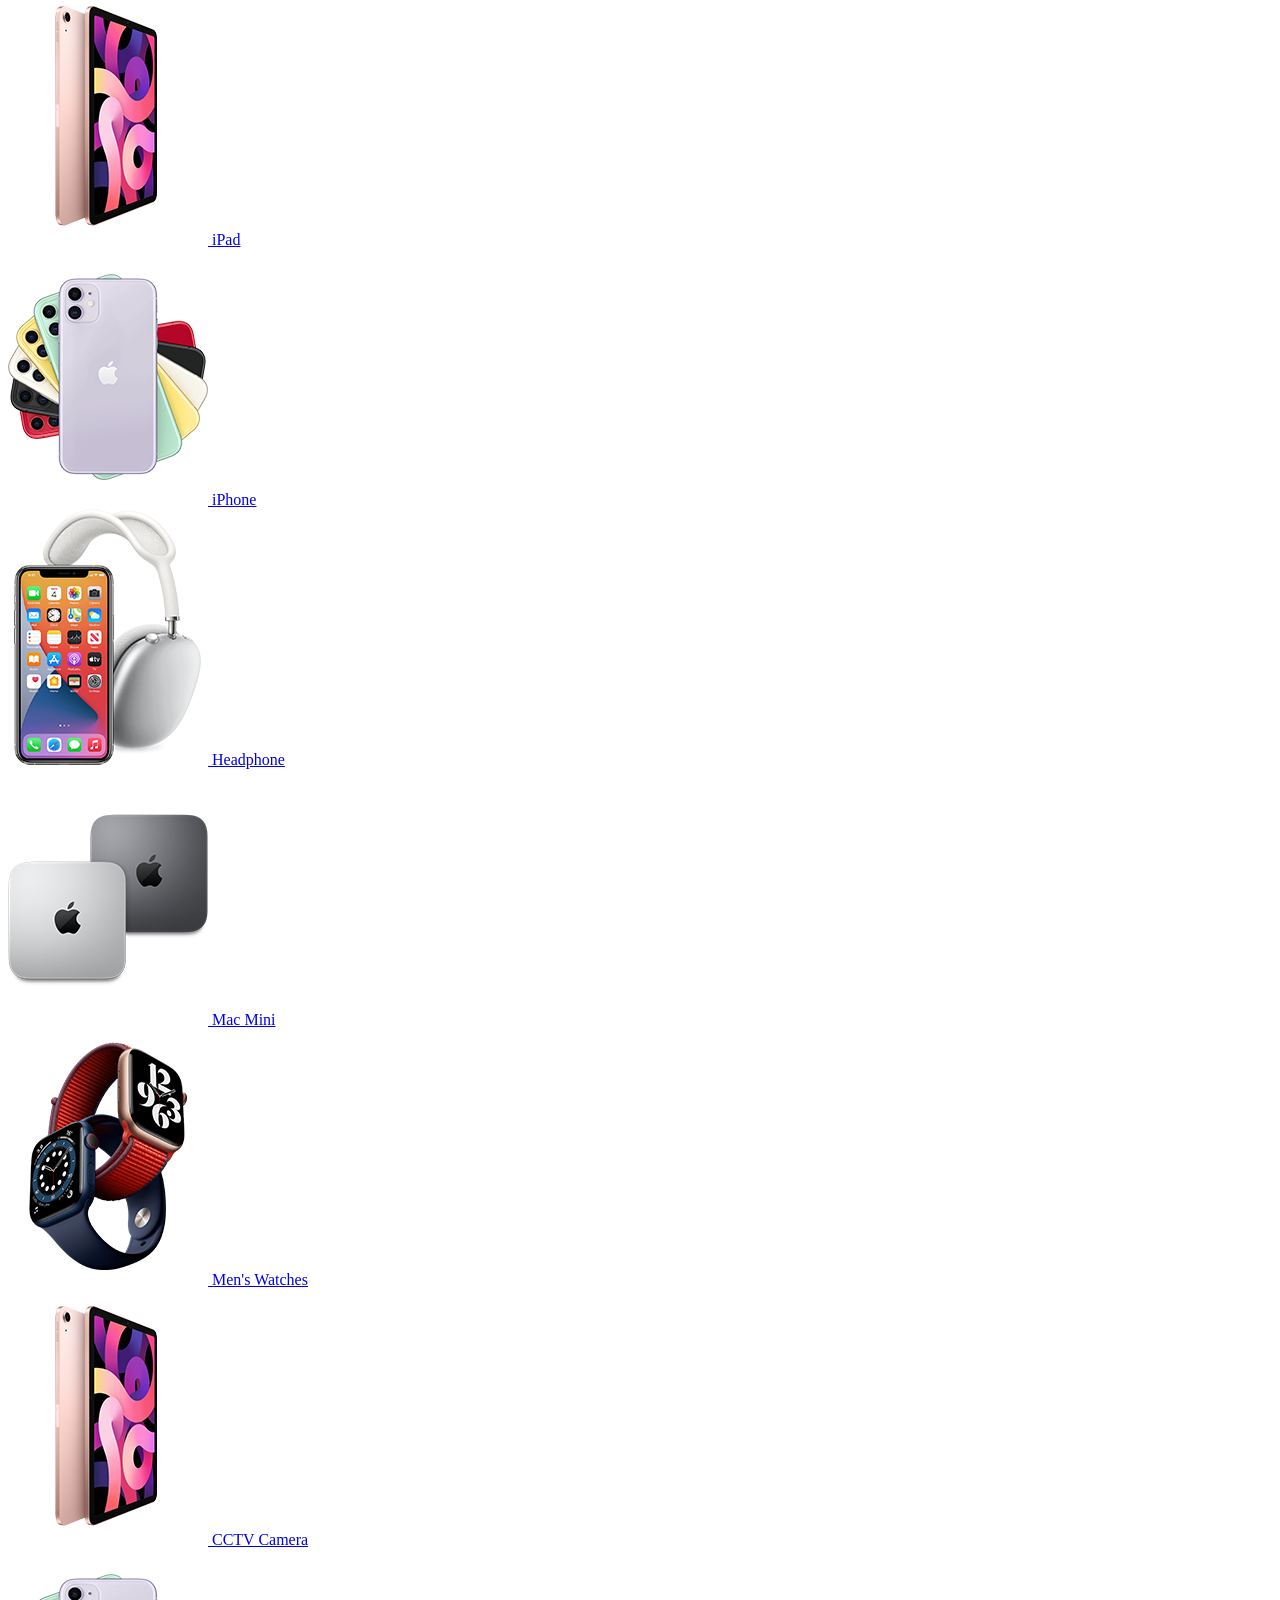
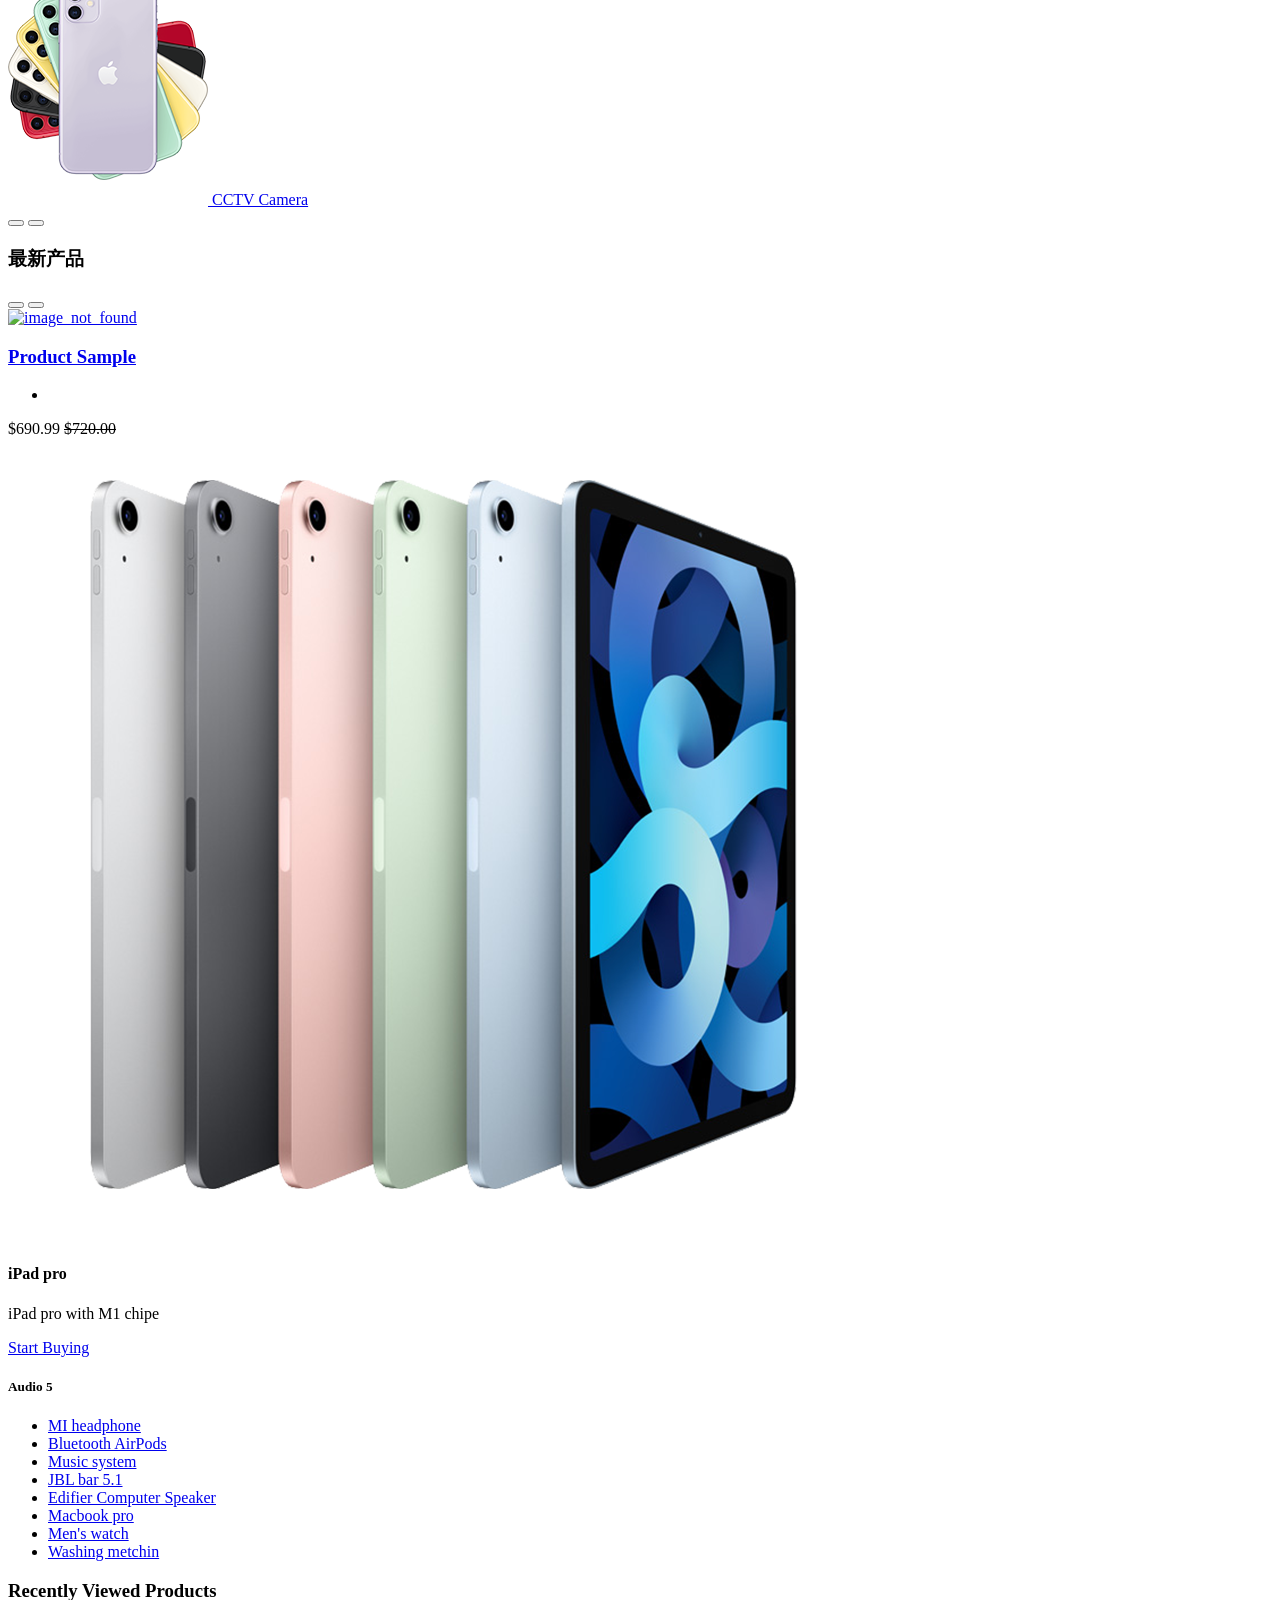
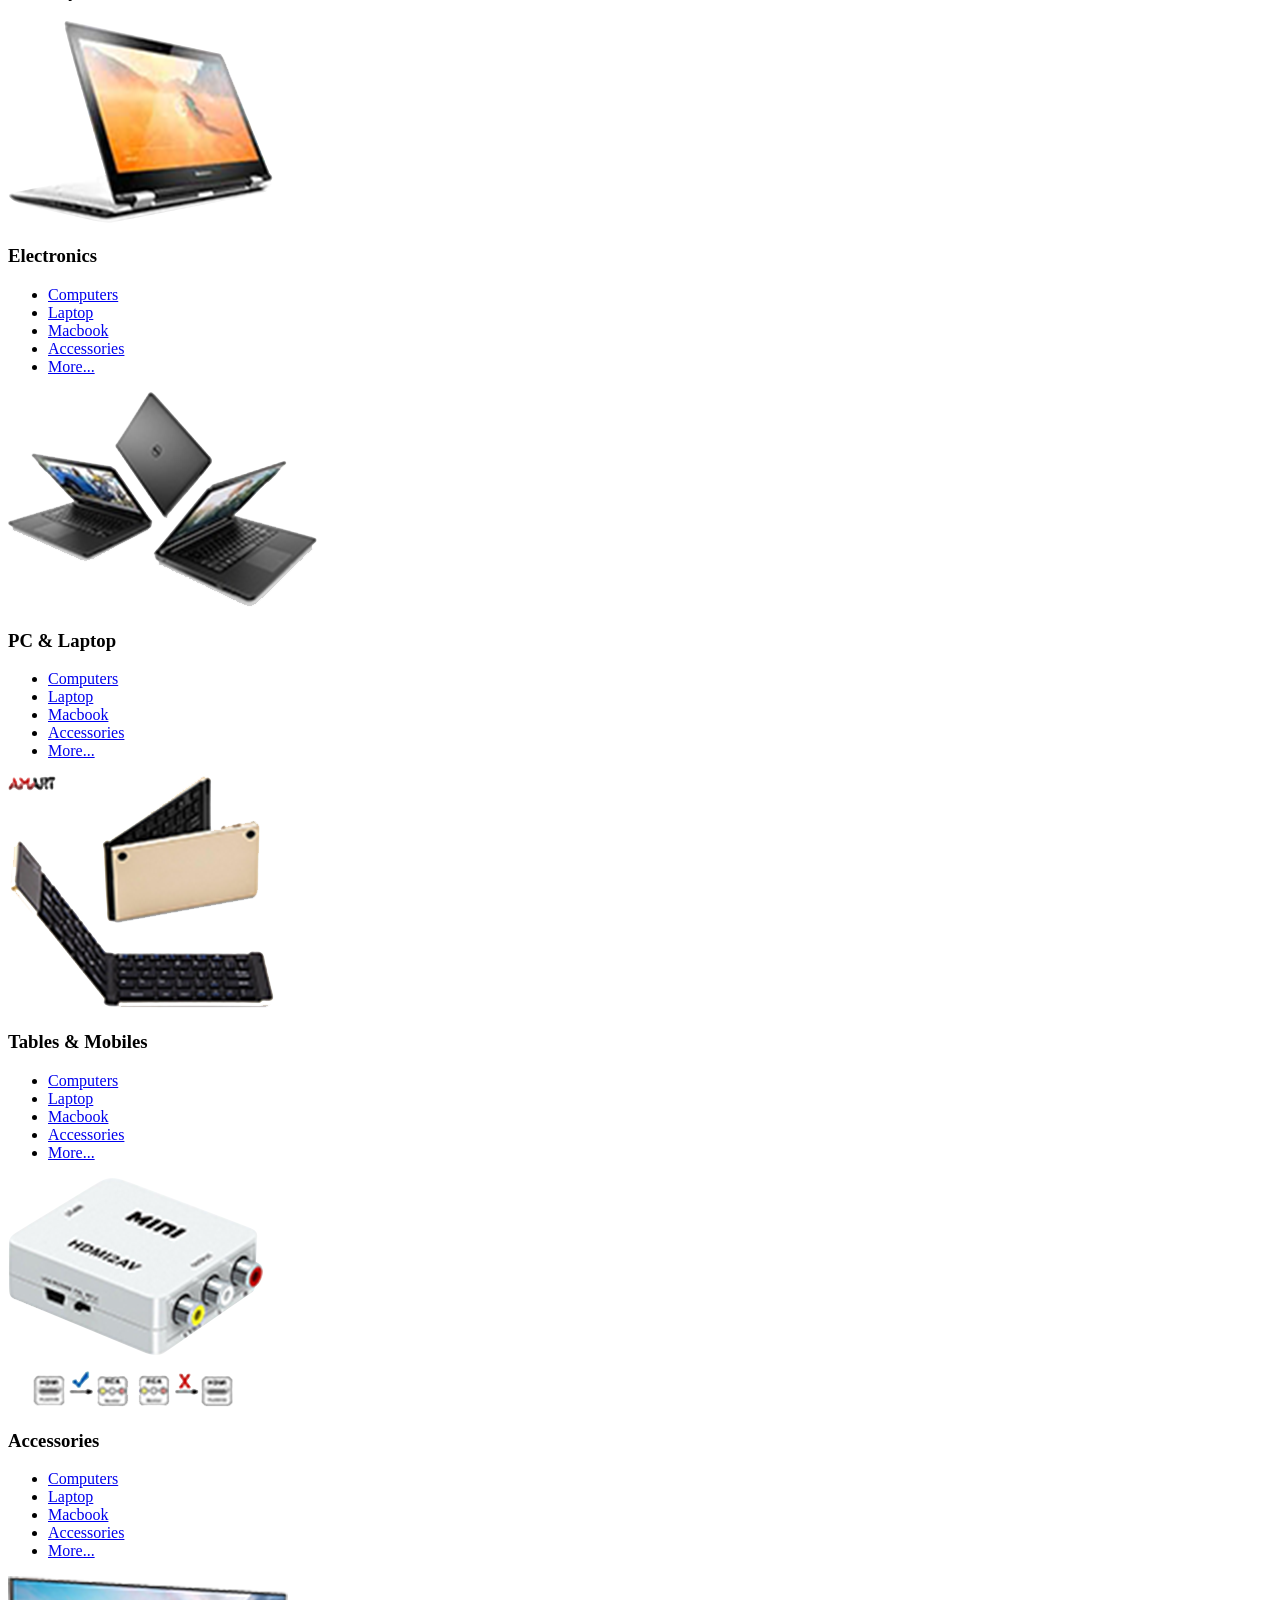
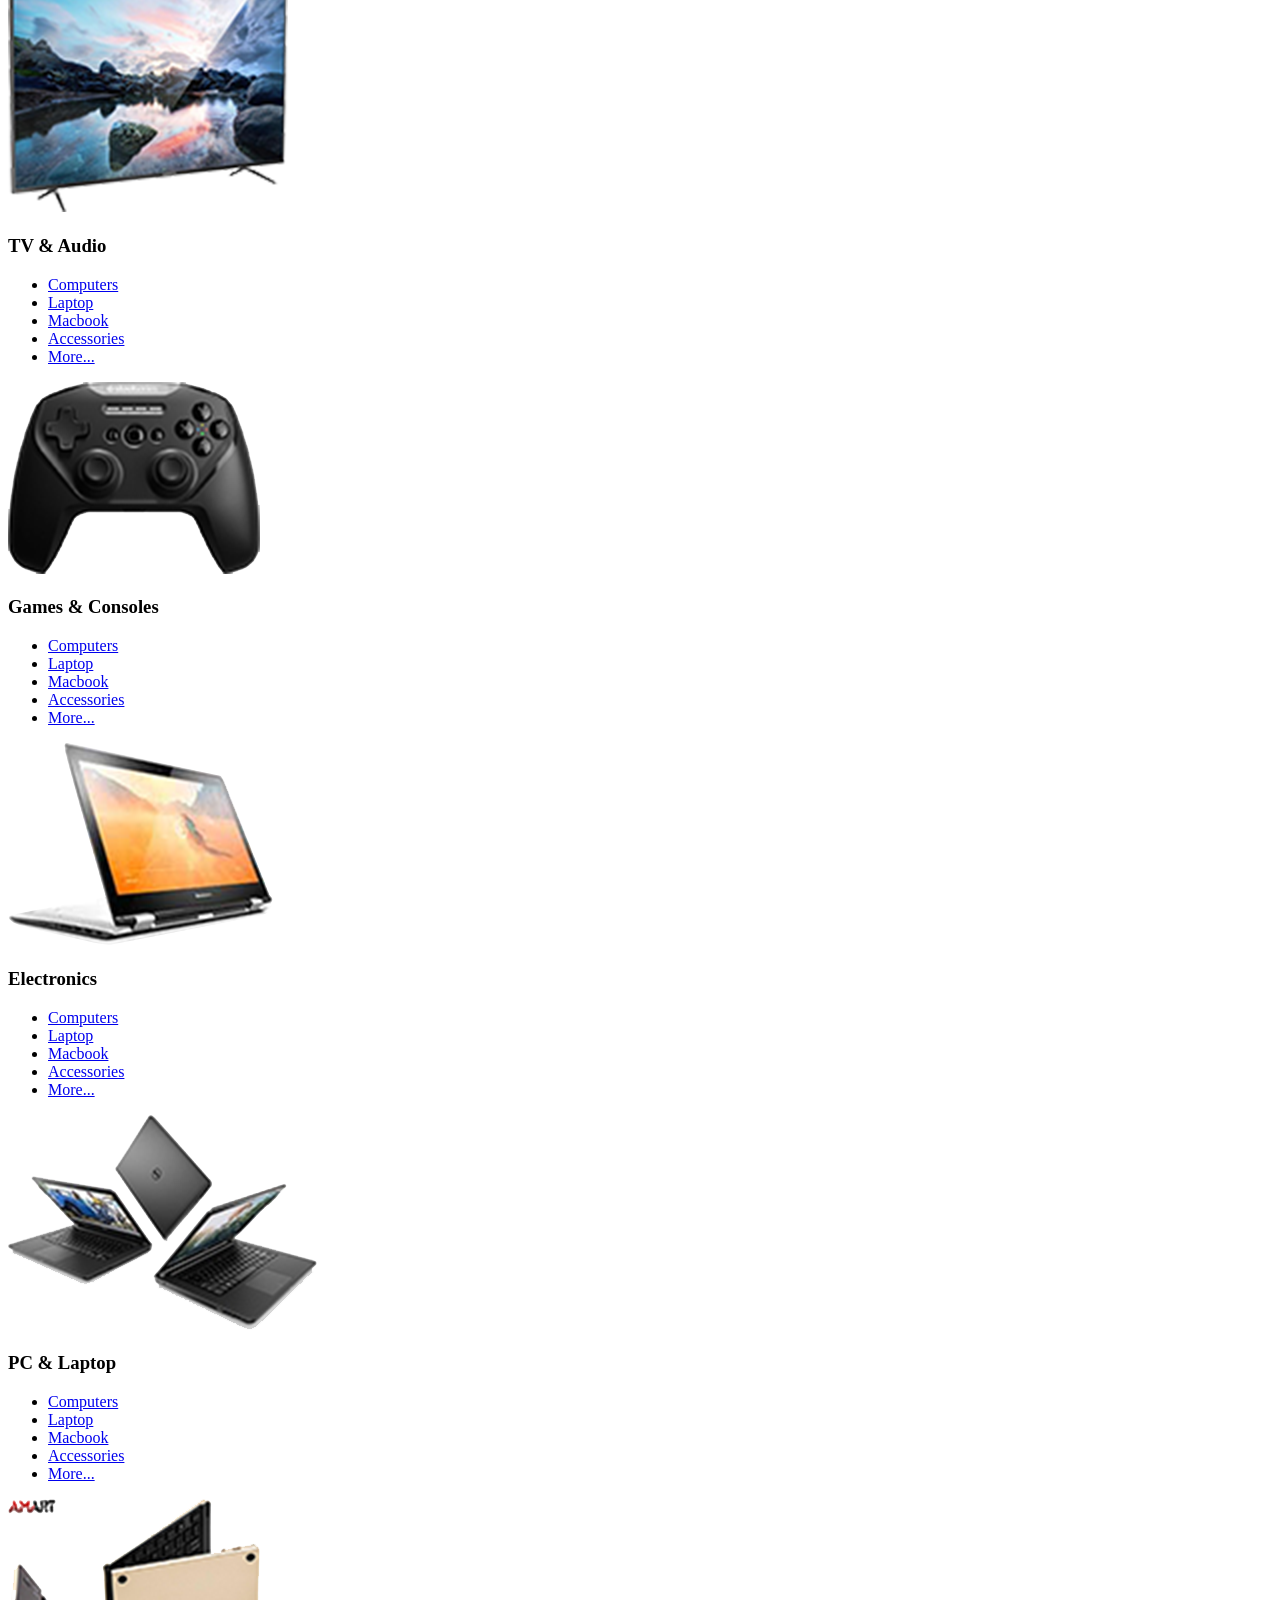
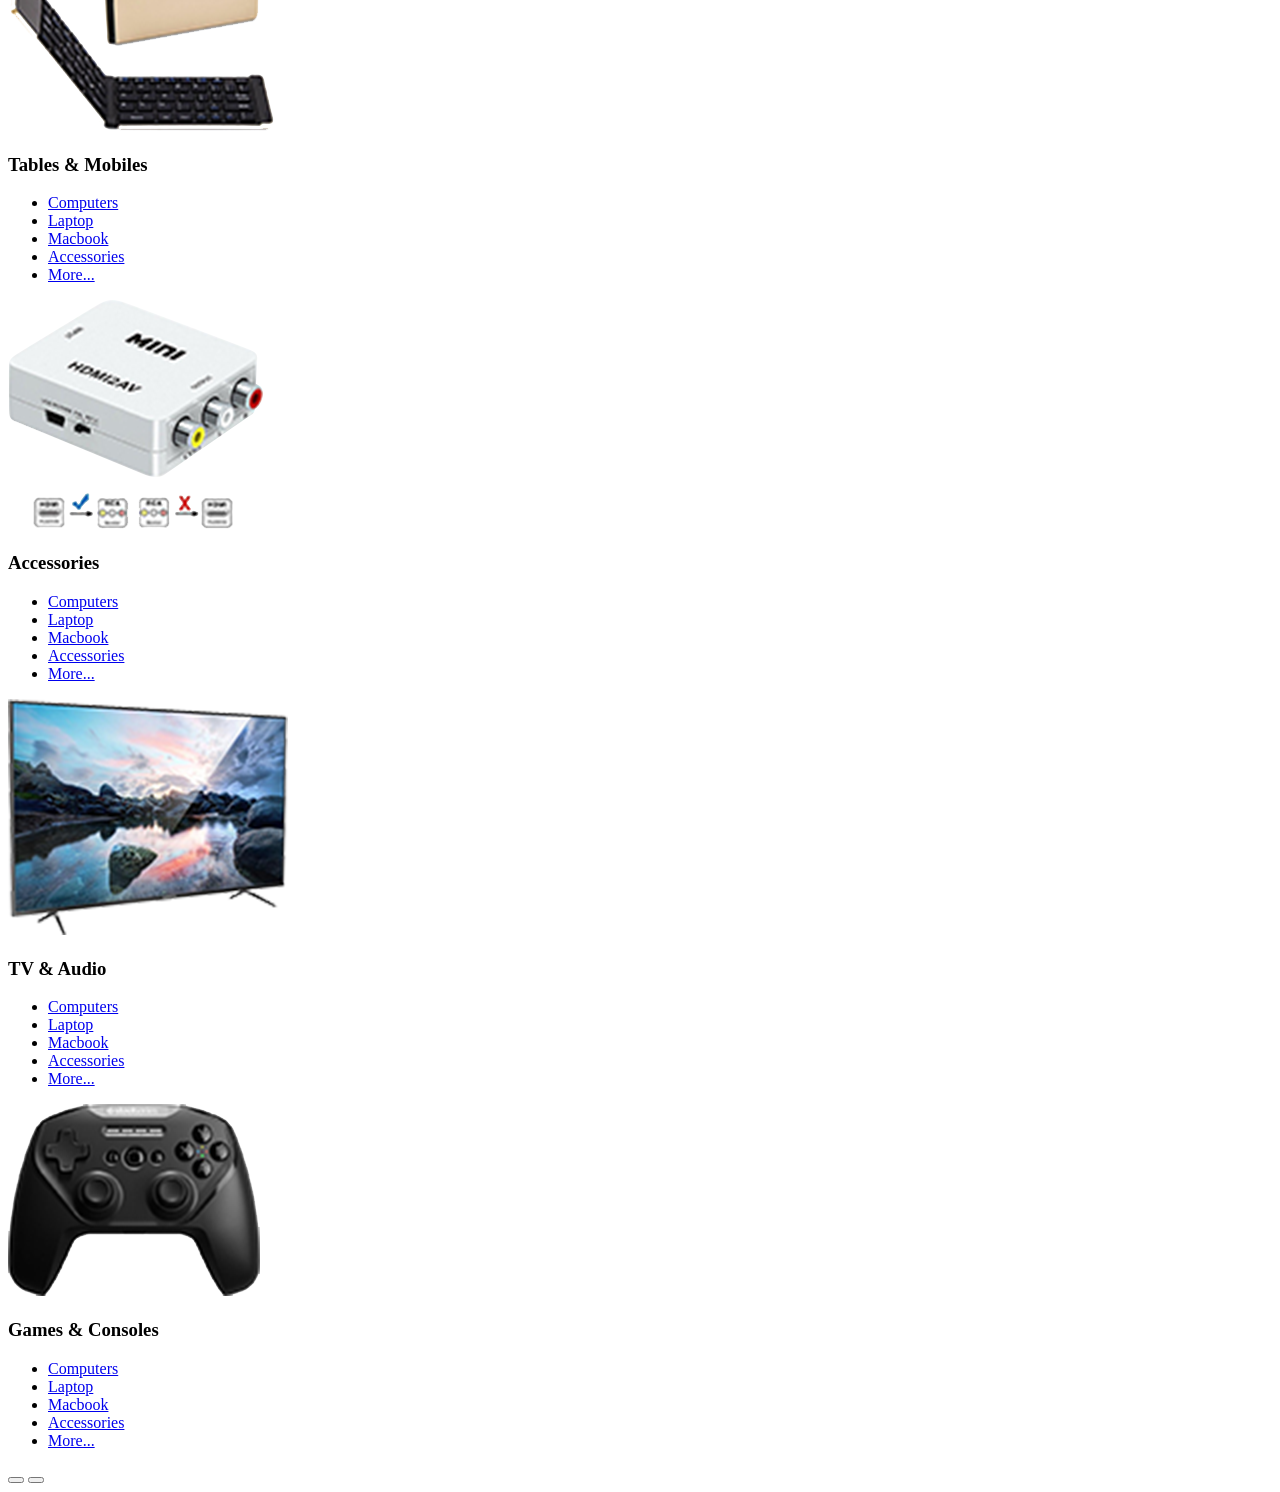
==== commit 674b1b06: "后台基本完工" ====
--- a/src/main/resources/templates/index.html
+++ b/src/main/resources/templates/index.html
@@ -33,149 +33,6 @@
     <main>
 
         <div th:replace="~{component::shopping_cart}"></div>
-
-        <!-- product quick view modal - start
-        ================================================== -->
-        <div class="modal fade" id="quickview_popup" aria-hidden="true" aria-labelledby="exampleModalToggleLabel2"
-             tabindex="-1">
-            <div class="modal-dialog modal-dialog-centered">
-                <div class="modal-content">
-                    <div class="modal-header">
-                        <h5 class="modal-title" id="exampleModalToggleLabel2">Product Quick View</h5>
-                        <button type="button" class="btn-close" data-bs-dismiss="modal" aria-label="Close"></button>
-                    </div>
-                    <div class="modal-body">
-                        <div class="product_details">
-                            <div class="container">
-                                <div class="row">
-                                    <div class="col col-lg-6">
-                                        <div class="product_details_image p-0">
-                                            <img src="../static/images/shop/product_img_12.png" alt>
-                                        </div>
-                                    </div>
-
-                                    <div class="col-lg-6">
-                                        <div class="product_details_content">
-                                            <h2 class="item_title">Macbook Pro</h2>
-                                            <p>
-                                                It is a long established fact that a reader will be distracted eget
-                                                velit. Donec ac tempus ante. Fusce ultricies massa massa. Fusce aliquam,
-                                                purus eget sagittis vulputate
-                                            </p>
-                                            <div class="item_review">
-                                                <ul class="rating_star ul_li">
-                                                    <li><i class="fas fa-star"></i></li>
-                                                    <li><i class="fas fa-star"></i></li>
-                                                    <li><i class="fas fa-star"></i></li>
-                                                    <li><i class="fas fa-star"></i></li>
-                                                    <li><i class="fas fa-star"></i></li>
-                                                </ul>
-                                                <span class="review_value">3 Rating(s)</span>
-                                            </div>
-                                            <div class="item_price">
-                                                <span>$620.00</span>
-                                                <del>$720.00</del>
-                                            </div>
-                                            <hr>
-                                            <div class="item_attribute">
-                                                <h3 class="title_text">Options <span class="underline"></span></h3>
-                                                <form action="#">
-                                                    <div class="row">
-                                                        <div class="col col-md-6">
-                                                            <div class="select_option clearfix">
-                                                                <h4 class="input_title">Size *</h4>
-                                                                <select>
-                                                                    <option data-display="- Please select -">Choose A
-                                                                        Option
-                                                                    </option>
-                                                                    <option value="1">Some option</option>
-                                                                    <option value="2">Another option</option>
-                                                                    <option value="3" disabled>A disabled option
-                                                                    </option>
-                                                                    <option value="4">Potato</option>
-                                                                </select>
-                                                            </div>
-                                                        </div>
-                                                        <div class="col col-md-6">
-                                                            <div class="select_option clearfix">
-                                                                <h4 class="input_title">Color *</h4>
-                                                                <select>
-                                                                    <option data-display="- Please select -">Choose A
-                                                                        Option
-                                                                    </option>
-                                                                    <option value="1">Some option</option>
-                                                                    <option value="2">Another option</option>
-                                                                    <option value="3" disabled>A disabled option
-                                                                    </option>
-                                                                    <option value="4">Potato</option>
-                                                                </select>
-                                                            </div>
-                                                        </div>
-                                                    </div>
-                                                    <span class="repuired_text">Repuired Fiields *</span>
-                                                </form>
-                                            </div>
-
-                                            <div class="quantity_wrap">
-                                                <form action="#">
-                                                    <div class="quantity_input">
-                                                        <button type="button" class="input_number_decrement">
-                                                            <i class="fal fa-minus"></i>
-                                                        </button>
-                                                        <input class="input_number" type="text" value="1">
-                                                        <button type="button" class="input_number_increment">
-                                                            <i class="fal fa-plus"></i>
-                                                        </button>
-                                                    </div>
-                                                </form>
-                                                <div class="total_price">
-                                                    Total: $620,99
-                                                </div>
-                                            </div>
-
-                                            <ul class="default_btns_group ul_li">
-                                                <li><a class="addtocart_btn" href="#!">Add To Cart</a></li>
-                                                <li><a href="#!"><i class="far fa-compress-alt"></i></a></li>
-                                                <li><a href="#!"><i class="fas fa-heart"></i></a></li>
-                                            </ul>
-
-                                            <ul class="default_share_links ul_li">
-                                                <li>
-                                                    <a class="facebook" href="#!">
-                                                        <span><i class="fab fa-facebook-square"></i> Like</span>
-                                                        <small>10K</small>
-                                                    </a>
-                                                </li>
-                                                <li>
-                                                    <a class="twitter" href="#!">
-                                                        <span><i class="fab fa-twitter-square"></i> Tweet</span>
-                                                        <small>15K</small>
-                                                    </a>
-                                                </li>
-                                                <li>
-                                                    <a class="google" href="#!">
-                                                        <span><i class="fab fa-google-plus-square"></i> Google+</span>
-                                                        <small>20K</small>
-                                                    </a>
-                                                </li>
-                                                <li>
-                                                    <a class="share" href="#!">
-                                                        <span><i class="fas fa-plus-square"></i> Share</span>
-                                                    </a>
-                                                </li>
-                                            </ul>
-                                        </div>
-                                    </div>
-                                </div>
-                            </div>
-                        </div>
-                    </div>
-                </div>
-            </div>
-        </div>
-        <!-- product quick view modal - end
-        ================================================== -->
-
 
         <!-- slider_section - start
         ================================================== -->
@@ -190,8 +47,11 @@
                                 <div class="slider_content">
                                     <h3 class="small_title" data-animation="fadeInUp2" data-delay=".2s"
                                         th:each="tag:${cake.tagList}"><span th:text="${tag.name}"></span></h3>
-                                    <h4 class="big_title" data-animation="fadeInUp2" data-delay=".4s"><span1
-                                            th:text="${cake.name}">Smart blood</span1><span>最热销</span>
+                                    <h4 class="big_title" data-animation="fadeInUp2" data-delay=".4s">
+                                        <span1
+                                                th:text="${cake.name}">Smart blood
+                                        </span1>
+                                        <span>最热销</span>
                                     </h4>
                                     <p data-animation="fadeInUp2" data-delay=".6s" th:text="${cake.description}">The
                                         best gadgets collection 2021</p>
@@ -285,8 +145,9 @@
                     <div class="col-lg-9 order-lg-3">
                         <div class="best-selling-products">
                             <div class="sec-title-link">
-                                <h3>Best selling</h3>
-                                <div class="view-all"><a href="#">View all<i class="fal fa-long-arrow-right"></i></a>
+                                <h3>最热卖</h3>
+                                <div class="view-all"><a href="/cake/grid/1">查看全部<i
+                                        class="fal fa-long-arrow-right"></i></a>
                                 </div>
                             </div>
                             <div class="product-area clearfix">
@@ -845,7 +706,7 @@
                         <div class="product-sidebar">
                             <div class="widget latest_product_carousel">
                                 <div class="title_wrap">
-                                    <h3 class="area_title">Latest Products</h3>
+                                    <h3 class="area_title">最新产品</h3>
                                     <div class="carousel_nav">
                                         <button type="button" class="vs4i_left_arrow"><i class="fal fa-angle-left"></i>
                                         </button>
@@ -862,7 +723,8 @@
                                             </a>
                                             <div class="item_content">
                                                 <h3 class="item_title">
-                                                    <a href="shop_details.html" th:text="${cake.name}">Product Sample</a>
+                                                    <a href="shop_details.html" th:text="${cake.name}">Product
+                                                        Sample</a>
                                                 </h3>
                                                 <ul class="rating_star ul_li">
                                                     <li>
@@ -913,389 +775,6 @@
         <!-- products-with-sidebar-section - end
         ================================================== -->
 
-
-        <!-- promotion_section - start
-        ================================================== -->
-        <section class="promotion_section">
-            <div class="container">
-                <div class="row promotion_banner_wrap">
-                    <div class="col col-lg-6">
-                        <div class="promotion_banner">
-                            <div class="item_image">
-                                <img src="../static/images/promotion/banner_img_1.png" alt>
-                            </div>
-                            <div class="item_content">
-                                <h3 class="item_title">Protective sleeves <span>combo.</span></h3>
-                                <p>It is a long established fact that a reader will be distracted</p>
-                                <a class="btn btn_primary" href="shop_details.html">Shop Now</a>
-                            </div>
-                        </div>
-                    </div>
-
-                    <div class="col col-lg-6">
-                        <div class="promotion_banner">
-                            <div class="item_image">
-                                <img src="../static/images/promotion/banner_img_2.png" alt>
-                            </div>
-                            <div class="item_content">
-                                <h3 class="item_title">Nutrillet blender <span>combo.</span></h3>
-                                <p>
-                                    It is a long established fact that a reader will be distracted
-                                </p>
-                                <a class="btn btn_primary" href="shop_details.html">Shop Now</a>
-                            </div>
-                        </div>
-                    </div>
-                </div>
-            </div>
-        </section>
-        <!-- promotion_section - end
-        ================================================== -->
-
-        <!-- new_arrivals_section - start
-        ================================================== -->
-        <section class="new_arrivals_section section_space">
-            <div class="container">
-                <div class="sec-title-link">
-                    <h3>New Arrivals</h3>
-                </div>
-
-                <div class="row newarrivals_products">
-                    <div class="col col-lg-5">
-                        <div class="deals_product_layout1">
-                            <div class="bg_area">
-                                <h3 class="item_title">Best <span>Product</span> Deals</h3>
-                                <p>
-                                    Get a 20% Cashback when buying TWS Product From SoundPro Audio Technology.
-                                </p>
-                                <a class="btn btn_primary" href="shop_details.html">Shop Now</a>
-                            </div>
-                        </div>
-                    </div>
-
-                    <div class="col col-lg-7">
-                        <div class="new-arrivals-grids clearfix">
-                            <div class="grid">
-                                <div class="product-pic">
-                                    <img src="../static/images/shop/product-img-28.png" alt>
-                                    <div class="actions">
-                                        <ul>
-                                            <li>
-                                                <a href="#">
-                                                    <svg role="img" xmlns="http://www.w3.org/2000/svg" width="48px"
-                                                         height="48px" viewBox="0 0 24 24" stroke="#2329D6"
-                                                         stroke-width="1" stroke-linecap="square"
-                                                         stroke-linejoin="miter" fill="none" color="#2329D6"><title>
-                                                        Favourite</title>
-                                                        <path d="M12,21 L10.55,19.7051771 C5.4,15.1242507 2,12.1029973 2,8.39509537 C2,5.37384196 4.42,3 7.5,3 C9.24,3 10.91,3.79455041 12,5.05013624 C13.09,3.79455041 14.76,3 16.5,3 C19.58,3 22,5.37384196 22,8.39509537 C22,12.1029973 18.6,15.1242507 13.45,19.7149864 L12,21 Z"/>
-                                                    </svg>
-                                                </a>
-                                            </li>
-                                            <li>
-                                                <a href="#">
-                                                    <svg role="img" xmlns="http://www.w3.org/2000/svg" width="48px"
-                                                         height="48px" viewBox="0 0 24 24" stroke="#2329D6"
-                                                         stroke-width="1" stroke-linecap="square"
-                                                         stroke-linejoin="miter" fill="none" color="#2329D6"><title>
-                                                        Shuffle</title>
-                                                        <path d="M21 16.0399H17.7707C15.8164 16.0399 13.9845 14.9697 12.8611 13.1716L10.7973 9.86831C9.67384 8.07022 7.84196 7 5.88762 7L3 7"/>
-                                                        <path d="M21 7H17.7707C15.8164 7 13.9845 8.18388 12.8611 10.1729L10.7973 13.8271C9.67384 15.8161 7.84196 17 5.88762 17L3 17"/>
-                                                        <path d="M19 4L22 7L19 10"/>
-                                                        <path d="M19 13L22 16L19 19"/>
-                                                    </svg>
-                                                </a>
-                                            </li>
-                                            <li>
-                                                <a href="#">
-                                                    <svg width="48px" height="48px" viewBox="0 0 24 24"
-                                                         xmlns="http://www.w3.org/2000/svg" stroke="#2329D6"
-                                                         stroke-width="1" stroke-linecap="square"
-                                                         stroke-linejoin="miter" fill="none" color="#2329D6"><title>
-                                                        Visible (eye)</title>
-                                                        <path d="M22 12C22 12 19 18 12 18C5 18 2 12 2 12C2 12 5 6 12 6C19 6 22 12 22 12Z"/>
-                                                        <circle cx="12" cy="12" r="3"/>
-                                                    </svg>
-                                                </a>
-                                            </li>
-                                        </ul>
-                                    </div>
-                                </div>
-                                <div class="details">
-                                    <h4><a href="#">iPhone 13 pro</a></h4>
-                                    <p><a href="#">A dramatically more powerful camera system a display</a></p>
-                                    <span class="price">
-                                            <ins>
-                                                <span class="woocommerce-Price-amount amount">
-                                                    <bdi>
-                                                        <span class="woocommerce-Price-currencySymbol">$</span>471.48
-                                                    </bdi>
-                                                </span>
-                                            </ins>
-                                        </span>
-                                    <div class="add-cart-area">
-                                        <button class="add-to-cart">Add to cart</button>
-                                    </div>
-                                </div>
-                            </div>
-                            <div class="grid">
-                                <div class="product-pic">
-                                    <img src="../static/images/shop/product-img-26.png" alt>
-                                    <span class="theme-badge-2">20% off</span>
-                                    <div class="actions">
-                                        <ul>
-                                            <li>
-                                                <a href="#">
-                                                    <svg role="img" xmlns="http://www.w3.org/2000/svg" width="48px"
-                                                         height="48px" viewBox="0 0 24 24" stroke="#2329D6"
-                                                         stroke-width="1" stroke-linecap="square"
-                                                         stroke-linejoin="miter" fill="none" color="#2329D6"><title>
-                                                        Favourite</title>
-                                                        <path d="M12,21 L10.55,19.7051771 C5.4,15.1242507 2,12.1029973 2,8.39509537 C2,5.37384196 4.42,3 7.5,3 C9.24,3 10.91,3.79455041 12,5.05013624 C13.09,3.79455041 14.76,3 16.5,3 C19.58,3 22,5.37384196 22,8.39509537 C22,12.1029973 18.6,15.1242507 13.45,19.7149864 L12,21 Z"/>
-                                                    </svg>
-                                                </a>
-                                            </li>
-                                            <li>
-                                                <a href="#">
-                                                    <svg role="img" xmlns="http://www.w3.org/2000/svg" width="48px"
-                                                         height="48px" viewBox="0 0 24 24" stroke="#2329D6"
-                                                         stroke-width="1" stroke-linecap="square"
-                                                         stroke-linejoin="miter" fill="none" color="#2329D6"><title>
-                                                        Shuffle</title>
-                                                        <path d="M21 16.0399H17.7707C15.8164 16.0399 13.9845 14.9697 12.8611 13.1716L10.7973 9.86831C9.67384 8.07022 7.84196 7 5.88762 7L3 7"/>
-                                                        <path d="M21 7H17.7707C15.8164 7 13.9845 8.18388 12.8611 10.1729L10.7973 13.8271C9.67384 15.8161 7.84196 17 5.88762 17L3 17"/>
-                                                        <path d="M19 4L22 7L19 10"/>
-                                                        <path d="M19 13L22 16L19 19"/>
-                                                    </svg>
-                                                </a>
-                                            </li>
-                                            <li>
-                                                <a href="#">
-                                                    <svg width="48px" height="48px" viewBox="0 0 24 24"
-                                                         xmlns="http://www.w3.org/2000/svg" stroke="#2329D6"
-                                                         stroke-width="1" stroke-linecap="square"
-                                                         stroke-linejoin="miter" fill="none" color="#2329D6"><title>
-                                                        Visible (eye)</title>
-                                                        <path d="M22 12C22 12 19 18 12 18C5 18 2 12 2 12C2 12 5 6 12 6C19 6 22 12 22 12Z"/>
-                                                        <circle cx="12" cy="12" r="3"/>
-                                                    </svg>
-                                                </a>
-                                            </li>
-                                        </ul>
-                                    </div>
-                                </div>
-                                <div class="details">
-                                    <h4><a href="#">Apple</a></h4>
-                                    <p><a href="#">Apple MacBook Pro13.3″ Laptop with Touch bar ID </a></p>
-                                    <span class="price">
-                                            <ins>
-                                                <span class="woocommerce-Price-amount amount">
-                                                    <bdi>
-                                                        <span class="woocommerce-Price-currencySymbol">$</span>471.48
-                                                    </bdi>
-                                                </span>
-                                            </ins>
-                                            <del aria-hidden="true">
-                                                <span class="woocommerce-Price-amount amount">
-                                                    <bdi>
-                                                        <span class="woocommerce-Price-currencySymbol">$</span>904.21
-                                                    </bdi>
-                                                </span>
-                                            </del>
-                                        </span>
-                                    <div class="add-cart-area">
-                                        <button class="add-to-cart">Add to cart</button>
-                                    </div>
-                                </div>
-                            </div>
-                            <div class="grid">
-                                <div class="product-pic">
-                                    <img src="../static/images/shop/product-img-27.png" alt>
-                                    <span class="theme-badge-2">15% off</span>
-                                    <div class="actions">
-                                        <ul>
-                                            <li>
-                                                <a href="#">
-                                                    <svg role="img" xmlns="http://www.w3.org/2000/svg" width="48px"
-                                                         height="48px" viewBox="0 0 24 24" stroke="#2329D6"
-                                                         stroke-width="1" stroke-linecap="square"
-                                                         stroke-linejoin="miter" fill="none" color="#2329D6"><title>
-                                                        Favourite</title>
-                                                        <path d="M12,21 L10.55,19.7051771 C5.4,15.1242507 2,12.1029973 2,8.39509537 C2,5.37384196 4.42,3 7.5,3 C9.24,3 10.91,3.79455041 12,5.05013624 C13.09,3.79455041 14.76,3 16.5,3 C19.58,3 22,5.37384196 22,8.39509537 C22,12.1029973 18.6,15.1242507 13.45,19.7149864 L12,21 Z"/>
-                                                    </svg>
-                                                </a>
-                                            </li>
-                                            <li>
-                                                <a href="#">
-                                                    <svg role="img" xmlns="http://www.w3.org/2000/svg" width="48px"
-                                                         height="48px" viewBox="0 0 24 24" stroke="#2329D6"
-                                                         stroke-width="1" stroke-linecap="square"
-                                                         stroke-linejoin="miter" fill="none" color="#2329D6"><title>
-                                                        Shuffle</title>
-                                                        <path d="M21 16.0399H17.7707C15.8164 16.0399 13.9845 14.9697 12.8611 13.1716L10.7973 9.86831C9.67384 8.07022 7.84196 7 5.88762 7L3 7"/>
-                                                        <path d="M21 7H17.7707C15.8164 7 13.9845 8.18388 12.8611 10.1729L10.7973 13.8271C9.67384 15.8161 7.84196 17 5.88762 17L3 17"/>
-                                                        <path d="M19 4L22 7L19 10"/>
-                                                        <path d="M19 13L22 16L19 19"/>
-                                                    </svg>
-                                                </a>
-                                            </li>
-                                            <li>
-                                                <a href="#">
-                                                    <svg width="48px" height="48px" viewBox="0 0 24 24"
-                                                         xmlns="http://www.w3.org/2000/svg" stroke="#2329D6"
-                                                         stroke-width="1" stroke-linecap="square"
-                                                         stroke-linejoin="miter" fill="none" color="#2329D6"><title>
-                                                        Visible (eye)</title>
-                                                        <path d="M22 12C22 12 19 18 12 18C5 18 2 12 2 12C2 12 5 6 12 6C19 6 22 12 22 12Z"/>
-                                                        <circle cx="12" cy="12" r="3"/>
-                                                    </svg>
-                                                </a>
-                                            </li>
-                                        </ul>
-                                    </div>
-                                </div>
-                                <div class="details">
-                                    <h4><a href="#">Mac Mini</a></h4>
-                                    <p><a href="#">Apple MacBook Pro13.3″ Laptop with Touch ID </a></p>
-                                    <span class="price">
-                                            <ins>
-                                                <span class="woocommerce-Price-amount amount">
-                                                    <bdi>
-                                                        <span class="woocommerce-Price-currencySymbol">$</span>471.48
-                                                    </bdi>
-                                                </span>
-                                            </ins>
-                                            <del aria-hidden="true">
-                                                <span class="woocommerce-Price-amount amount">
-                                                    <bdi>
-                                                        <span class="woocommerce-Price-currencySymbol">$</span>904.21
-                                                    </bdi>
-                                                </span>
-                                            </del>
-                                        </span>
-                                    <div class="add-cart-area">
-                                        <button class="add-to-cart">Add to cart</button>
-                                    </div>
-                                </div>
-                            </div>
-                            <div class="grid">
-                                <div class="product-pic">
-                                    <img src="../static/images/shop/product_img_12.png" alt>
-                                    <span class="theme-badge">Sale</span>
-                                    <div class="actions">
-                                        <ul>
-                                            <li>
-                                                <a href="#">
-                                                    <svg role="img" xmlns="http://www.w3.org/2000/svg" width="48px"
-                                                         height="48px" viewBox="0 0 24 24" stroke="#2329D6"
-                                                         stroke-width="1" stroke-linecap="square"
-                                                         stroke-linejoin="miter" fill="none" color="#2329D6"><title>
-                                                        Favourite</title>
-                                                        <path d="M12,21 L10.55,19.7051771 C5.4,15.1242507 2,12.1029973 2,8.39509537 C2,5.37384196 4.42,3 7.5,3 C9.24,3 10.91,3.79455041 12,5.05013624 C13.09,3.79455041 14.76,3 16.5,3 C19.58,3 22,5.37384196 22,8.39509537 C22,12.1029973 18.6,15.1242507 13.45,19.7149864 L12,21 Z"/>
-                                                    </svg>
-                                                </a>
-                                            </li>
-                                            <li>
-                                                <a href="#">
-                                                    <svg role="img" xmlns="http://www.w3.org/2000/svg" width="48px"
-                                                         height="48px" viewBox="0 0 24 24" stroke="#2329D6"
-                                                         stroke-width="1" stroke-linecap="square"
-                                                         stroke-linejoin="miter" fill="none" color="#2329D6"><title>
-                                                        Shuffle</title>
-                                                        <path d="M21 16.0399H17.7707C15.8164 16.0399 13.9845 14.9697 12.8611 13.1716L10.7973 9.86831C9.67384 8.07022 7.84196 7 5.88762 7L3 7"/>
-                                                        <path d="M21 7H17.7707C15.8164 7 13.9845 8.18388 12.8611 10.1729L10.7973 13.8271C9.67384 15.8161 7.84196 17 5.88762 17L3 17"/>
-                                                        <path d="M19 4L22 7L19 10"/>
-                                                        <path d="M19 13L22 16L19 19"/>
-                                                    </svg>
-                                                </a>
-                                            </li>
-                                            <li>
-                                                <a href="#">
-                                                    <svg width="48px" height="48px" viewBox="0 0 24 24"
-                                                         xmlns="http://www.w3.org/2000/svg" stroke="#2329D6"
-                                                         stroke-width="1" stroke-linecap="square"
-                                                         stroke-linejoin="miter" fill="none" color="#2329D6"><title>
-                                                        Visible (eye)</title>
-                                                        <path d="M22 12C22 12 19 18 12 18C5 18 2 12 2 12C2 12 5 6 12 6C19 6 22 12 22 12Z"/>
-                                                        <circle cx="12" cy="12" r="3"/>
-                                                    </svg>
-                                                </a>
-                                            </li>
-                                        </ul>
-                                    </div>
-                                </div>
-                                <div class="details">
-                                    <h4><a href="#">Apple</a></h4>
-                                    <p><a href="#">Apple MacBook Pro13.3″ Laptop with Touch ID </a></p>
-                                    <span class="price">
-                                            <ins>
-                                                <span class="woocommerce-Price-amount amount">
-                                                    <bdi>
-                                                        <span class="woocommerce-Price-currencySymbol">$</span>471.48
-                                                    </bdi>
-                                                </span>
-                                            </ins>
-                                            <del aria-hidden="true">
-                                                <span class="woocommerce-Price-amount amount">
-                                                    <bdi>
-                                                        <span class="woocommerce-Price-currencySymbol">$</span>904.21
-                                                    </bdi>
-                                                </span>
-                                            </del>
-                                        </span>
-                                    <div class="add-cart-area">
-                                        <button class="add-to-cart">Add to cart</button>
-                                    </div>
-                                </div>
-                            </div>
-                        </div>
-                    </div>
-                </div>
-            </div>
-        </section>
-        <!-- new_arrivals_section - end
-        ================================================== -->
-
-        <!-- brand_section - start
-        ================================================== -->
-        <div class="brand_section pb-0">
-            <div class="container">
-                <div class="brand_carousel">
-                    <div class="slider_item">
-                        <a class="product_brand_logo" href="#!">
-                            <img src="../static/images/brand/brand_1.png" alt="image_not_found">
-                            <img src="../static/images/brand/brand_1.png" alt="image_not_found">
-                        </a>
-                    </div>
-                    <div class="slider_item">
-                        <a class="product_brand_logo" href="#!">
-                            <img src="../static/images/brand/brand_2.png" alt="image_not_found">
-                            <img src="../static/images/brand/brand_2.png" alt="image_not_found">
-                        </a>
-                    </div>
-                    <div class="slider_item">
-                        <a class="product_brand_logo" href="#!">
-                            <img src="../static/images/brand/brand_3.png" alt="image_not_found">
-                            <img src="../static/images/brand/brand_3.png" alt="image_not_found">
-                        </a>
-                    </div>
-                    <div class="slider_item">
-                        <a class="product_brand_logo" href="#!">
-                            <img src="../static/images/brand/brand_4.png" alt="image_not_found">
-                            <img src="../static/images/brand/brand_4.png" alt="image_not_found">
-                        </a>
-                    </div>
-                    <div class="slider_item">
-                        <a class="product_brand_logo" href="#!">
-                            <img src="../static/images/brand/brand_5.png" alt="image_not_found">
-                            <img src="../static/images/brand/brand_5.png" alt="image_not_found">
-                        </a>
-                    </div>
-                </div>
-            </div>
-        </div>
-        <!-- brand_section - end
-        ================================================== -->
-
         <!-- viewed_products_section - start
         ================================================== -->
         <section class="viewed_products_section section_space">
@@ -1533,40 +1012,13 @@
         </section>
         <!-- viewed_products_section - end
         ================================================== -->
-
-        <!-- newsletter_section - start
-        ================================================== -->
-        <section class="newsletter_section">
-            <div class="container">
-                <div class="row align-items-center">
-                    <div class="col col-lg-6">
-                        <h2 class="newsletter_title text-white">Sign Up for Newsletter </h2>
-                        <p>Get E-mail updates about our latest products and special offers.</p>
-                    </div>
-                    <div class="col col-lg-6">
-                        <form action="#!">
-                            <div class="newsletter_form">
-                                <input type="email" name="email" placeholder="Enter your email address">
-                                <button type="submit" class="btn btn_secondary">Submit</button>
-                            </div>
-                        </form>
-                    </div>
-                </div>
-            </div>
-        </section>
-        <!-- newsletter_section - end
-        ================================================== -->
-
+        <div th:replace="~{component::newsletter}"></div>
     </main>
     <!-- main body - end
     ================================================== -->
-
     <div th:replace="~{component::footer}"></div>
-
 </div>
 <!-- body_wrap - end -->
-
 <div th:include="~{js::js}"></div>
-
 </body>
 </html>
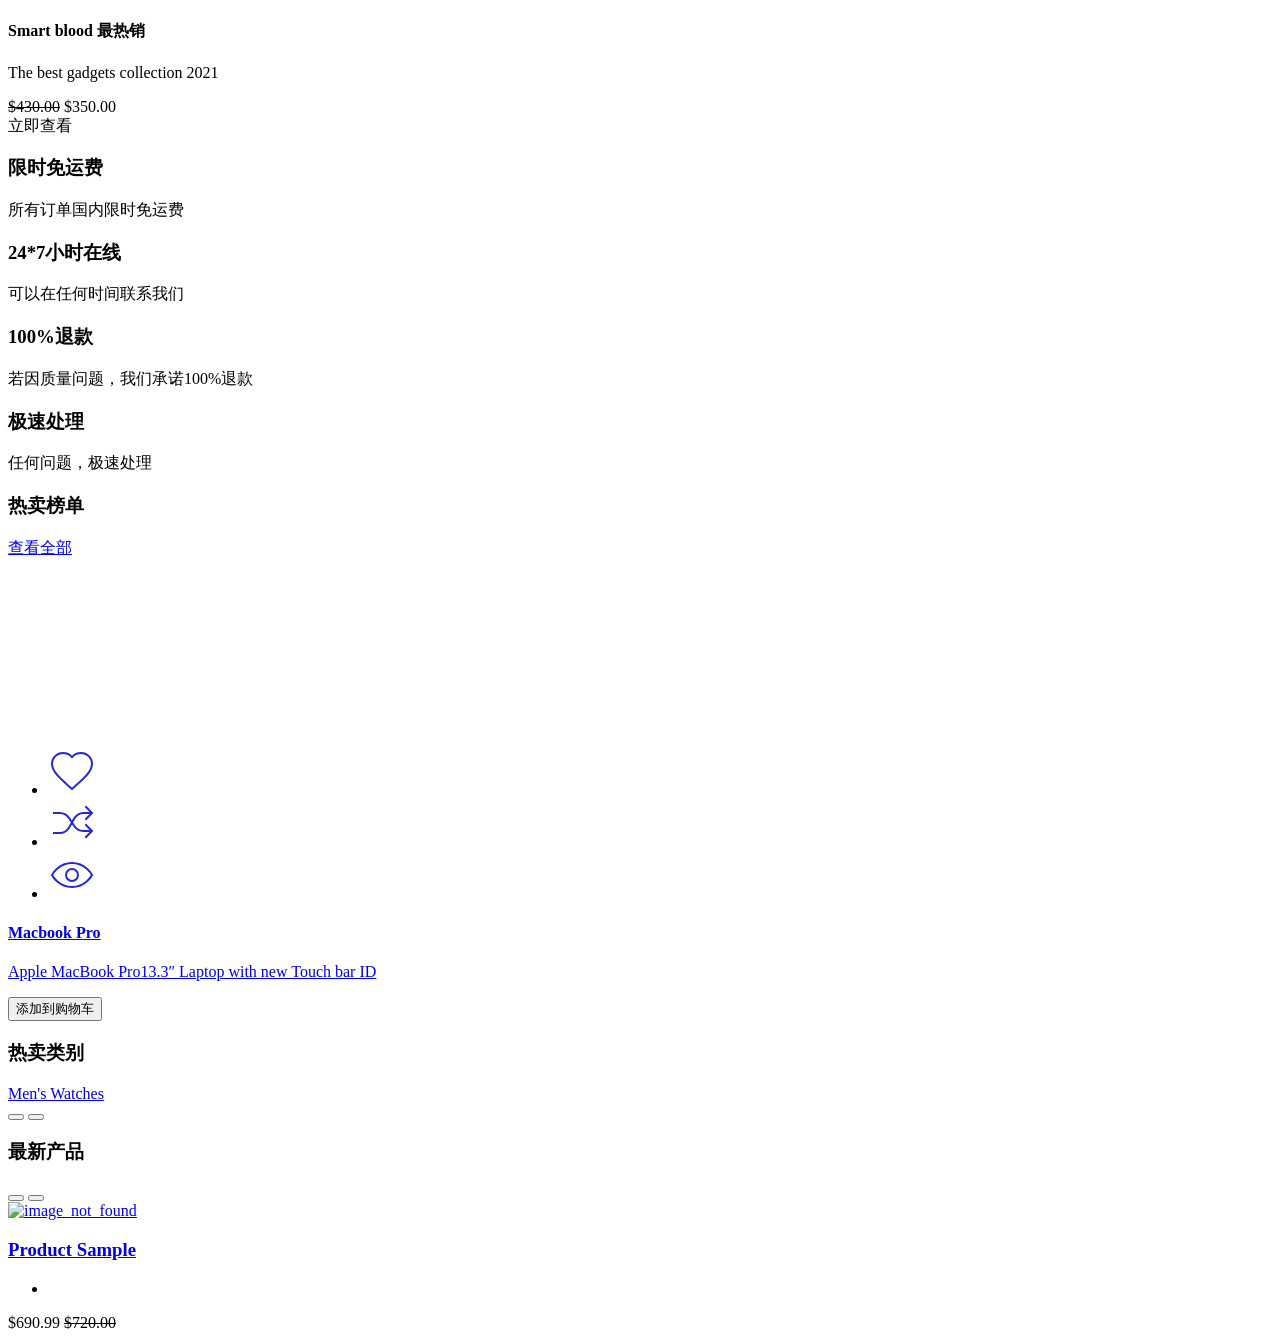
==== commit b538e81a: "首页完成" ====
--- a/src/main/resources/templates/index.html
+++ b/src/main/resources/templates/index.html
@@ -145,15 +145,15 @@
                     <div class="col-lg-9 order-lg-3">
                         <div class="best-selling-products">
                             <div class="sec-title-link">
-                                <h3>最热卖</h3>
+                                <h3>热卖榜单</h3>
                                 <div class="view-all"><a href="/cake/grid/1">查看全部<i
                                         class="fal fa-long-arrow-right"></i></a>
                                 </div>
                             </div>
                             <div class="product-area clearfix">
-                                <div class="grid">
+                                <div class="grid" th:each="cake :${hotCake}">
                                     <div class="product-pic">
-                                        <img src="../static/images/shop/product_img_12.png" alt>
+                                        <img th:src="@{'/upload_img/'+${cake.attachmentName}}" style="height: 168px" alt>
                                         <div class="actions">
                                             <ul>
                                                 <li>
@@ -198,8 +198,8 @@
                                         </div>
                                     </div>
                                     <div class="details">
-                                        <h4><a href="#">Macbook Pro</a></h4>
-                                        <p><a href="#">Apple MacBook Pro13.3″ Laptop with new Touch bar ID </a></p>
+                                        <h4><a href="#" th:text="${cake.name}">Macbook Pro</a></h4>
+                                        <p><a href="#" th:text="${cake.description}">Apple MacBook Pro13.3″ Laptop with new Touch bar ID </a></p>
                                         <div class="rating">
                                             <i class="fas fa-star"></i>
                                             <i class="fas fa-star"></i>
@@ -211,485 +211,51 @@
                                                 <ins>
                                                     <span class="woocommerce-Price-amount amount">
                                                         <bdi>
-                                                            <span class="woocommerce-Price-currencySymbol">$</span>471.48
+                                                            <span class="woocommerce-Price-currencySymbol" th:text="'￥'+${cake.price}"></span>
                                                         </bdi>
                                                     </span>
                                                 </ins>
                                             </span>
                                         <div class="add-cart-area">
-                                            <button class="add-to-cart">Add to cart</button>
+                                            <button class="add-to-cart"
+                                                    th:onclick="|addToCart(${cake.cakeId},1)|">
+                                                添加到购物车</button>
                                         </div>
                                     </div>
                                 </div>
-                                <div class="grid">
-                                    <div class="product-pic">
-                                        <img src="../static/images/shop/product-img-21.png" alt>
-                                        <span class="theme-badge">Sale</span>
-                                        <div class="actions">
-                                            <ul>
-                                                <li>
-                                                    <a href="#">
-                                                        <svg role="img" xmlns="http://www.w3.org/2000/svg" width="48px"
-                                                             height="48px" viewBox="0 0 24 24" stroke="#2329D6"
-                                                             stroke-width="1" stroke-linecap="square"
-                                                             stroke-linejoin="miter" fill="none" color="#2329D6"><title>
-                                                            Favourite</title>
-                                                            <path d="M12,21 L10.55,19.7051771 C5.4,15.1242507 2,12.1029973 2,8.39509537 C2,5.37384196 4.42,3 7.5,3 C9.24,3 10.91,3.79455041 12,5.05013624 C13.09,3.79455041 14.76,3 16.5,3 C19.58,3 22,5.37384196 22,8.39509537 C22,12.1029973 18.6,15.1242507 13.45,19.7149864 L12,21 Z"/>
-                                                        </svg>
-                                                    </a>
-                                                </li>
-                                                <li>
-                                                    <a href="#">
-                                                        <svg role="img" xmlns="http://www.w3.org/2000/svg" width="48px"
-                                                             height="48px" viewBox="0 0 24 24" stroke="#2329D6"
-                                                             stroke-width="1" stroke-linecap="square"
-                                                             stroke-linejoin="miter" fill="none" color="#2329D6"><title>
-                                                            Shuffle</title>
-                                                            <path d="M21 16.0399H17.7707C15.8164 16.0399 13.9845 14.9697 12.8611 13.1716L10.7973 9.86831C9.67384 8.07022 7.84196 7 5.88762 7L3 7"/>
-                                                            <path d="M21 7H17.7707C15.8164 7 13.9845 8.18388 12.8611 10.1729L10.7973 13.8271C9.67384 15.8161 7.84196 17 5.88762 17L3 17"/>
-                                                            <path d="M19 4L22 7L19 10"/>
-                                                            <path d="M19 13L22 16L19 19"/>
-                                                        </svg>
-                                                    </a>
-                                                </li>
-                                                <li>
-                                                    <a class="quickview_btn" data-bs-toggle="modal"
-                                                       href="#quickview_popup" role="button" tabindex="0">
-                                                        <svg width="48px" height="48px" viewBox="0 0 24 24"
-                                                             xmlns="http://www.w3.org/2000/svg" stroke="#2329D6"
-                                                             stroke-width="1" stroke-linecap="square"
-                                                             stroke-linejoin="miter" fill="none" color="#2329D6"><title>
-                                                            Visible (eye)</title>
-                                                            <path d="M22 12C22 12 19 18 12 18C5 18 2 12 2 12C2 12 5 6 12 6C19 6 22 12 22 12Z"/>
-                                                            <circle cx="12" cy="12" r="3"/>
-                                                        </svg>
-                                                    </a>
-                                                </li>
-                                            </ul>
-                                        </div>
-                                    </div>
-                                    <div class="details">
-                                        <h4><a href="#">Apple Watch</a></h4>
-                                        <p><a href="#">Apple Watch Series 7 case Pair any band with cool design</a></p>
-                                        <div class="rating">
-                                            <i class="fas fa-star"></i>
-                                            <i class="fas fa-star"></i>
-                                            <i class="fas fa-star"></i>
-                                            <i class="fas fa-star"></i>
-                                            <i class="fas fa-star-half-alt"></i>
-                                        </div>
-                                        <span class="price">
-                                                <ins>
-                                                    <span class="woocommerce-Price-amount amount">
-                                                        <bdi>
-                                                            <span class="woocommerce-Price-currencySymbol">$</span>471.48
-                                                        </bdi>
-                                                    </span>
-                                                </ins>
-                                            </span>
-                                        <div class="add-cart-area">
-                                            <button class="add-to-cart">Add to cart</button>
-                                        </div>
-                                    </div>
-                                </div>
-                                <div class="grid">
-                                    <div class="product-pic">
-                                        <img src="../static/images/shop/product-img-22.png" alt>
-                                        <span class="theme-badge-2">12% off</span>
-                                        <div class="actions">
-                                            <ul>
-                                                <li>
-                                                    <a href="#">
-                                                        <svg role="img" xmlns="http://www.w3.org/2000/svg" width="48px"
-                                                             height="48px" viewBox="0 0 24 24" stroke="#2329D6"
-                                                             stroke-width="1" stroke-linecap="square"
-                                                             stroke-linejoin="miter" fill="none" color="#2329D6"><title>
-                                                            Favourite</title>
-                                                            <path d="M12,21 L10.55,19.7051771 C5.4,15.1242507 2,12.1029973 2,8.39509537 C2,5.37384196 4.42,3 7.5,3 C9.24,3 10.91,3.79455041 12,5.05013624 C13.09,3.79455041 14.76,3 16.5,3 C19.58,3 22,5.37384196 22,8.39509537 C22,12.1029973 18.6,15.1242507 13.45,19.7149864 L12,21 Z"/>
-                                                        </svg>
-                                                    </a>
-                                                </li>
-                                                <li>
-                                                    <a href="#">
-                                                        <svg role="img" xmlns="http://www.w3.org/2000/svg" width="48px"
-                                                             height="48px" viewBox="0 0 24 24" stroke="#2329D6"
-                                                             stroke-width="1" stroke-linecap="square"
-                                                             stroke-linejoin="miter" fill="none" color="#2329D6"><title>
-                                                            Shuffle</title>
-                                                            <path d="M21 16.0399H17.7707C15.8164 16.0399 13.9845 14.9697 12.8611 13.1716L10.7973 9.86831C9.67384 8.07022 7.84196 7 5.88762 7L3 7"/>
-                                                            <path d="M21 7H17.7707C15.8164 7 13.9845 8.18388 12.8611 10.1729L10.7973 13.8271C9.67384 15.8161 7.84196 17 5.88762 17L3 17"/>
-                                                            <path d="M19 4L22 7L19 10"/>
-                                                            <path d="M19 13L22 16L19 19"/>
-                                                        </svg>
-                                                    </a>
-                                                </li>
-                                                <li>
-                                                    <a class="quickview_btn" data-bs-toggle="modal"
-                                                       href="#quickview_popup" role="button" tabindex="0">
-                                                        <svg width="48px" height="48px" viewBox="0 0 24 24"
-                                                             xmlns="http://www.w3.org/2000/svg" stroke="#2329D6"
-                                                             stroke-width="1" stroke-linecap="square"
-                                                             stroke-linejoin="miter" fill="none" color="#2329D6"><title>
-                                                            Visible (eye)</title>
-                                                            <path d="M22 12C22 12 19 18 12 18C5 18 2 12 2 12C2 12 5 6 12 6C19 6 22 12 22 12Z"/>
-                                                            <circle cx="12" cy="12" r="3"/>
-                                                        </svg>
-                                                    </a>
-                                                </li>
-                                            </ul>
-                                        </div>
-                                    </div>
-                                    <div class="details">
-                                        <h4><a href="#">Mac Mini</a></h4>
-                                        <p><a href="#">Apple MacBook Pro13.3″ Laptop with new Touch bar ID </a></p>
-                                        <div class="rating">
-                                            <i class="fas fa-star"></i>
-                                            <i class="fas fa-star"></i>
-                                            <i class="fas fa-star"></i>
-                                            <i class="fas fa-star"></i>
-                                            <i class="fas fa-star-half-alt"></i>
-                                        </div>
-                                        <span class="price">
-                                                <ins>
-                                                    <span class="woocommerce-Price-amount amount">
-                                                        <bdi>
-                                                            <span class="woocommerce-Price-currencySymbol">$</span>471.48
-                                                        </bdi>
-                                                    </span>
-                                                </ins>
-                                                <del aria-hidden="true">
-                                                    <span class="woocommerce-Price-amount amount">
-                                                        <bdi>
-                                                            <span class="woocommerce-Price-currencySymbol">$</span>904.21
-                                                        </bdi>
-                                                    </span>
-                                                </del>
-                                            </span>
-                                        <div class="add-cart-area">
-                                            <button class="add-to-cart">Add to cart</button>
-                                        </div>
-                                    </div>
-                                </div>
-                                <div class="grid">
-                                    <div class="product-pic">
-                                        <img src="../static/images/shop/product-img-23.png" alt>
-                                        <span class="theme-badge">Sale</span>
-                                        <div class="actions">
-                                            <ul>
-                                                <li>
-                                                    <a href="#">
-                                                        <svg role="img" xmlns="http://www.w3.org/2000/svg" width="48px"
-                                                             height="48px" viewBox="0 0 24 24" stroke="#2329D6"
-                                                             stroke-width="1" stroke-linecap="square"
-                                                             stroke-linejoin="miter" fill="none" color="#2329D6"><title>
-                                                            Favourite</title>
-                                                            <path d="M12,21 L10.55,19.7051771 C5.4,15.1242507 2,12.1029973 2,8.39509537 C2,5.37384196 4.42,3 7.5,3 C9.24,3 10.91,3.79455041 12,5.05013624 C13.09,3.79455041 14.76,3 16.5,3 C19.58,3 22,5.37384196 22,8.39509537 C22,12.1029973 18.6,15.1242507 13.45,19.7149864 L12,21 Z"/>
-                                                        </svg>
-                                                    </a>
-                                                </li>
-                                                <li>
-                                                    <a href="#">
-                                                        <svg role="img" xmlns="http://www.w3.org/2000/svg" width="48px"
-                                                             height="48px" viewBox="0 0 24 24" stroke="#2329D6"
-                                                             stroke-width="1" stroke-linecap="square"
-                                                             stroke-linejoin="miter" fill="none" color="#2329D6"><title>
-                                                            Shuffle</title>
-                                                            <path d="M21 16.0399H17.7707C15.8164 16.0399 13.9845 14.9697 12.8611 13.1716L10.7973 9.86831C9.67384 8.07022 7.84196 7 5.88762 7L3 7"/>
-                                                            <path d="M21 7H17.7707C15.8164 7 13.9845 8.18388 12.8611 10.1729L10.7973 13.8271C9.67384 15.8161 7.84196 17 5.88762 17L3 17"/>
-                                                            <path d="M19 4L22 7L19 10"/>
-                                                            <path d="M19 13L22 16L19 19"/>
-                                                        </svg>
-                                                    </a>
-                                                </li>
-                                                <li>
-                                                    <a class="quickview_btn" data-bs-toggle="modal"
-                                                       href="#quickview_popup" role="button" tabindex="0">
-                                                        <svg width="48px" height="48px" viewBox="0 0 24 24"
-                                                             xmlns="http://www.w3.org/2000/svg" stroke="#2329D6"
-                                                             stroke-width="1" stroke-linecap="square"
-                                                             stroke-linejoin="miter" fill="none" color="#2329D6"><title>
-                                                            Visible (eye)</title>
-                                                            <path d="M22 12C22 12 19 18 12 18C5 18 2 12 2 12C2 12 5 6 12 6C19 6 22 12 22 12Z"/>
-                                                            <circle cx="12" cy="12" r="3"/>
-                                                        </svg>
-                                                    </a>
-                                                </li>
-                                            </ul>
-                                        </div>
-                                    </div>
-                                    <div class="details">
-                                        <h4><a href="#">iPad mini</a></h4>
-                                        <p><a href="#">The ultimate iPad experience all over the world with coll
-                                            model </a></p>
-                                        <div class="rating">
-                                            <i class="fas fa-star"></i>
-                                            <i class="fas fa-star"></i>
-                                            <i class="fas fa-star"></i>
-                                            <i class="fas fa-star"></i>
-                                            <i class="fas fa-star-half-alt"></i>
-                                        </div>
-                                        <span class="price">
-                                                <ins>
-                                                    <span class="woocommerce-Price-amount amount">
-                                                        <bdi>
-                                                            <span class="woocommerce-Price-currencySymbol">$</span>471.48
-                                                        </bdi>
-                                                    </span>
-                                                </ins>
-                                            </span>
-                                        <div class="add-cart-area">
-                                            <button class="add-to-cart">Add to cart</button>
-                                        </div>
-                                    </div>
-                                </div>
-                                <div class="grid">
-                                    <div class="product-pic">
-                                        <img src="../static/images/shop/product-img-24.png" alt>
-                                        <span class="theme-badge-2">25% off</span>
-                                        <div class="actions">
-                                            <ul>
-                                                <li>
-                                                    <a href="#">
-                                                        <svg role="img" xmlns="http://www.w3.org/2000/svg" width="48px"
-                                                             height="48px" viewBox="0 0 24 24" stroke="#2329D6"
-                                                             stroke-width="1" stroke-linecap="square"
-                                                             stroke-linejoin="miter" fill="none" color="#2329D6"><title>
-                                                            Favourite</title>
-                                                            <path d="M12,21 L10.55,19.7051771 C5.4,15.1242507 2,12.1029973 2,8.39509537 C2,5.37384196 4.42,3 7.5,3 C9.24,3 10.91,3.79455041 12,5.05013624 C13.09,3.79455041 14.76,3 16.5,3 C19.58,3 22,5.37384196 22,8.39509537 C22,12.1029973 18.6,15.1242507 13.45,19.7149864 L12,21 Z"/>
-                                                        </svg>
-                                                    </a>
-                                                </li>
-                                                <li>
-                                                    <a href="#">
-                                                        <svg role="img" xmlns="http://www.w3.org/2000/svg" width="48px"
-                                                             height="48px" viewBox="0 0 24 24" stroke="#2329D6"
-                                                             stroke-width="1" stroke-linecap="square"
-                                                             stroke-linejoin="miter" fill="none" color="#2329D6"><title>
-                                                            Shuffle</title>
-                                                            <path d="M21 16.0399H17.7707C15.8164 16.0399 13.9845 14.9697 12.8611 13.1716L10.7973 9.86831C9.67384 8.07022 7.84196 7 5.88762 7L3 7"/>
-                                                            <path d="M21 7H17.7707C15.8164 7 13.9845 8.18388 12.8611 10.1729L10.7973 13.8271C9.67384 15.8161 7.84196 17 5.88762 17L3 17"/>
-                                                            <path d="M19 4L22 7L19 10"/>
-                                                            <path d="M19 13L22 16L19 19"/>
-                                                        </svg>
-                                                    </a>
-                                                </li>
-                                                <li>
-                                                    <a class="quickview_btn" data-bs-toggle="modal"
-                                                       href="#quickview_popup" role="button" tabindex="0">
-                                                        <svg width="48px" height="48px" viewBox="0 0 24 24"
-                                                             xmlns="http://www.w3.org/2000/svg" stroke="#2329D6"
-                                                             stroke-width="1" stroke-linecap="square"
-                                                             stroke-linejoin="miter" fill="none" color="#2329D6"><title>
-                                                            Visible (eye)</title>
-                                                            <path d="M22 12C22 12 19 18 12 18C5 18 2 12 2 12C2 12 5 6 12 6C19 6 22 12 22 12Z"/>
-                                                            <circle cx="12" cy="12" r="3"/>
-                                                        </svg>
-                                                    </a>
-                                                </li>
-                                            </ul>
-                                        </div>
-                                    </div>
-                                    <div class="details">
-                                        <h4><a href="#">Imac 29"</a></h4>
-                                        <p><a href="#">Apple iMac 29″ Laptop with new Touch bar ID for you </a></p>
-                                        <div class="rating">
-                                            <i class="fas fa-star"></i>
-                                            <i class="fas fa-star"></i>
-                                            <i class="fas fa-star"></i>
-                                            <i class="fas fa-star"></i>
-                                            <i class="fas fa-star-half-alt"></i>
-                                        </div>
-                                        <span class="price">
-                                                <ins>
-                                                    <span class="woocommerce-Price-amount amount">
-                                                        <bdi>
-                                                            <span class="woocommerce-Price-currencySymbol">$</span>471.48
-                                                        </bdi>
-                                                    </span>
-                                                </ins>
-                                                <del aria-hidden="true">
-                                                    <span class="woocommerce-Price-amount amount">
-                                                        <bdi>
-                                                            <span class="woocommerce-Price-currencySymbol">$</span>904.21
-                                                        </bdi>
-                                                    </span>
-                                                </del>
-                                            </span>
-                                        <div class="add-cart-area">
-                                            <button class="add-to-cart">Add to cart</button>
-                                        </div>
-                                    </div>
-                                </div>
-                                <div class="grid">
-                                    <div class="product-pic">
-                                        <img src="../static/images/shop/product-img-25.png" alt>
-                                        <div class="actions">
-                                            <ul>
-                                                <li>
-                                                    <a href="#">
-                                                        <svg role="img" xmlns="http://www.w3.org/2000/svg" width="48px"
-                                                             height="48px" viewBox="0 0 24 24" stroke="#2329D6"
-                                                             stroke-width="1" stroke-linecap="square"
-                                                             stroke-linejoin="miter" fill="none" color="#2329D6"><title>
-                                                            Favourite</title>
-                                                            <path d="M12,21 L10.55,19.7051771 C5.4,15.1242507 2,12.1029973 2,8.39509537 C2,5.37384196 4.42,3 7.5,3 C9.24,3 10.91,3.79455041 12,5.05013624 C13.09,3.79455041 14.76,3 16.5,3 C19.58,3 22,5.37384196 22,8.39509537 C22,12.1029973 18.6,15.1242507 13.45,19.7149864 L12,21 Z"/>
-                                                        </svg>
-                                                    </a>
-                                                </li>
-                                                <li>
-                                                    <a href="#">
-                                                        <svg role="img" xmlns="http://www.w3.org/2000/svg" width="48px"
-                                                             height="48px" viewBox="0 0 24 24" stroke="#2329D6"
-                                                             stroke-width="1" stroke-linecap="square"
-                                                             stroke-linejoin="miter" fill="none" color="#2329D6"><title>
-                                                            Shuffle</title>
-                                                            <path d="M21 16.0399H17.7707C15.8164 16.0399 13.9845 14.9697 12.8611 13.1716L10.7973 9.86831C9.67384 8.07022 7.84196 7 5.88762 7L3 7"/>
-                                                            <path d="M21 7H17.7707C15.8164 7 13.9845 8.18388 12.8611 10.1729L10.7973 13.8271C9.67384 15.8161 7.84196 17 5.88762 17L3 17"/>
-                                                            <path d="M19 4L22 7L19 10"/>
-                                                            <path d="M19 13L22 16L19 19"/>
-                                                        </svg>
-                                                    </a>
-                                                </li>
-                                                <li>
-                                                    <a class="quickview_btn" data-bs-toggle="modal"
-                                                       href="#quickview_popup" role="button" tabindex="0">
-                                                        <svg width="48px" height="48px" viewBox="0 0 24 24"
-                                                             xmlns="http://www.w3.org/2000/svg" stroke="#2329D6"
-                                                             stroke-width="1" stroke-linecap="square"
-                                                             stroke-linejoin="miter" fill="none" color="#2329D6"><title>
-                                                            Visible (eye)</title>
-                                                            <path d="M22 12C22 12 19 18 12 18C5 18 2 12 2 12C2 12 5 6 12 6C19 6 22 12 22 12Z"/>
-                                                            <circle cx="12" cy="12" r="3"/>
-                                                        </svg>
-                                                    </a>
-                                                </li>
-                                            </ul>
-                                        </div>
-                                    </div>
-                                    <div class="details">
-                                        <h4><a href="#">iPhone 13</a></h4>
-                                        <p><a href="#">A dramatically more powerful camera system a display</a></p>
-                                        <div class="rating">
-                                            <i class="fas fa-star"></i>
-                                            <i class="fas fa-star"></i>
-                                            <i class="fas fa-star"></i>
-                                            <i class="fas fa-star"></i>
-                                            <i class="fas fa-star-half-alt"></i>
-                                        </div>
-                                        <span class="price">
-                                                <ins>
-                                                    <span class="woocommerce-Price-amount amount">
-                                                        <bdi>
-                                                            <span class="woocommerce-Price-currencySymbol">$</span>471.48
-                                                        </bdi>
-                                                    </span>
-                                                </ins>
-                                            </span>
-                                        <div class="add-cart-area">
-                                            <button class="add-to-cart">Add to cart</button>
-                                        </div>
-                                    </div>
-                                </div>
-                            </div>
-                        </div>
-
+                            </div>
+                        </div>
+                        <script th:inline="javascript">
+                            function addToCart(cakeId, quantity) {
+                                const url = '/cart/addToCart/' + cakeId + '/' + quantity;
+                                $.get(url)
+                                var flag = [[${addFail}]];
+                                if (!flag) {
+                                    alert('添加成功')
+                                } else {
+                                    alert('添加失败，购物车已满')
+                                }
+                            }
+                            function addToWish(cakeId, quantity) {
+                                const url = '/wish/addToWish/' + cakeId + '/' + quantity;
+                                $.get(url)
+                                var flag = [[${addFail}]];
+                                if (!flag) {
+                                    alert('成功添加到心愿单')
+                                } else {
+                                    alert('添加失败，购物车已满')
+                                }
+                            }
+                        </script>
                         <div class="top_category_wrap">
                             <div class="sec-title-link">
-                                <h3>Top categories</h3>
+                                <h3>热卖类别</h3>
                             </div>
                             <div class="top_category_carousel2" data-slick='{"dots": false}'>
-                                <div class="slider_item">
+                                <div class="slider_item" th:each="tag : ${hotCategory}">
                                     <div class="category_boxed">
                                         <a href="#!">
-                                                  <span class="item_image">
-                                                      <img src="../static/images/categories/category_1.png"
-                                                           alt="image_not_found">
-                                                  </span>
-                                            <span class="item_title">Men's Watches</span>
-                                        </a>
-                                    </div>
-                                </div>
-
-                                <div class="slider_item">
-                                    <div class="category_boxed">
-                                        <a href="#!">
-                                                <span class="item_image">
-                                                    <img src="../static/images/categories/category_2.png"
-                                                         alt="image_not_found">
-                                                </span>
-                                            <span class="item_title">iPad</span>
-                                        </a>
-                                    </div>
-                                </div>
-
-                                <div class="slider_item">
-                                    <div class="category_boxed">
-                                        <a href="#!">
-                                                <span class="item_image">
-                                                    <img src="../static/images/categories/category_3.png"
-                                                         alt="image_not_found">
-                                                </span>
-                                            <span class="item_title">iPhone</span>
-                                        </a>
-                                    </div>
-                                </div>
-
-                                <div class="slider_item">
-                                    <div class="category_boxed">
-                                        <a href="#!">
-                                                <span class="item_image">
-                                                    <img src="../static/images/categories/category_4.png"
-                                                         alt="image_not_found">
-                                                </span>
-                                            <span class="item_title">Headphone</span>
-                                        </a>
-                                    </div>
-                                </div>
-
-                                <div class="slider_item">
-                                    <div class="category_boxed">
-                                        <a href="#!">
-                                                <span class="item_image">
-                                                    <img src="../static/images/categories/category_5.png"
-                                                         alt="image_not_found">
-                                                </span>
-                                            <span class="item_title">Mac Mini</span>
-                                        </a>
-                                    </div>
-                                </div>
-
-                                <div class="slider_item">
-                                    <div class="category_boxed">
-                                        <a href="#!">
-                                                <span class="item_image">
-                                                    <img src="../static/images/categories/category_1.png"
-                                                         alt="image_not_found">
-                                                </span>
-                                            <span class="item_title">Men's Watches</span>
-                                        </a>
-                                    </div>
-                                </div>
-
-                                <div class="slider_item">
-                                    <div class="category_boxed">
-                                        <a href="#!">
-                                                <span class="item_image">
-                                                    <img src="../static/images/categories/category_2.png"
-                                                         alt="image_not_found">
-                                                </span>
-                                            <span class="item_title">CCTV  Camera</span>
-                                        </a>
-                                    </div>
-                                </div>
-
-                                <div class="slider_item">
-                                    <div class="category_boxed">
-                                        <a href="#!">
-                                                <span class="item_image">
-                                                    <img src="../static/images/categories/category_3.png"
-                                                         alt="image_not_found">
-                                                </span>
-                                            <span class="item_title">CCTV  Camera</span>
+                                            <span class="item_title" th:text="${tag.name}">Men's Watches</span>
                                         </a>
                                     </div>
                                 </div>
@@ -723,8 +289,7 @@
                                             </a>
                                             <div class="item_content">
                                                 <h3 class="item_title">
-                                                    <a href="shop_details.html" th:text="${cake.name}">Product
-                                                        Sample</a>
+                                                    <a href="shop_details.html" th:text="${cake.name}">Product Sample</a>
                                                 </h3>
                                                 <ul class="rating_star ul_li">
                                                     <li>
@@ -744,29 +309,6 @@
                                     </div>
                                 </div>
                             </div>
-                            <div class="widget product-add">
-                                <div class="product-img">
-                                    <img src="../static/images/shop/product_img_10.png" alt>
-                                </div>
-                                <div class="details">
-                                    <h4>iPad pro</h4>
-                                    <p>iPad pro with M1 chipe</p>
-                                    <a class="btn btn_primary" href="#">Start Buying</a>
-                                </div>
-                            </div>
-                            <div class="widget audio-widget">
-                                <h5>Audio <span>5</span></h5>
-                                <ul>
-                                    <li><a href="#">MI headphone</a></li>
-                                    <li><a href="#">Bluetooth AirPods</a></li>
-                                    <li><a href="#">Music system</a></li>
-                                    <li><a href="#">JBL bar 5.1</a></li>
-                                    <li><a href="#">Edifier Computer Speaker</a></li>
-                                    <li><a href="#">Macbook pro</a></li>
-                                    <li><a href="#">Men's watch</a></li>
-                                    <li><a href="#">Washing metchin</a></li>
-                                </ul>
-                            </div>
                         </div>
                     </div>
                 </div>
@@ -774,244 +316,7 @@
         </section>
         <!-- products-with-sidebar-section - end
         ================================================== -->
-
-        <!-- viewed_products_section - start
-        ================================================== -->
-        <section class="viewed_products_section section_space">
-            <div class="container">
-
-                <div class="sec-title-link mb-0">
-                    <h3>Recently Viewed Products</h3>
-                </div>
-
-                <div class="viewed_products_wrap arrows_topright">
-                    <div class="viewed_products_carousel row" data-slick='{"dots": false}'>
-                        <div class="slider_item col">
-                            <div class="viewed_product_item">
-                                <div class="item_image">
-                                    <img src="../static/images/viewed_products/viewed_product_img_1.png"
-                                         alt="image_not_found">
-                                </div>
-                                <div class="item_content">
-                                    <h3 class="item_title">Electronics</h3>
-                                    <ul class="ul_li_block">
-                                        <li><a href="#!">Computers</a></li>
-                                        <li><a href="#!">Laptop</a></li>
-                                        <li><a href="#!">Macbook</a></li>
-                                        <li><a href="#!">Accessories</a></li>
-                                        <li><a href="#!">More...</a></li>
-                                    </ul>
-                                </div>
-                            </div>
-
-                            <div class="viewed_product_item">
-                                <div class="item_image">
-                                    <img src="../static/images/viewed_products/viewed_product_img_2.png"
-                                         alt="image_not_found">
-                                </div>
-                                <div class="item_content">
-                                    <h3 class="item_title">PC & Laptop</h3>
-                                    <ul class="ul_li_block">
-                                        <li><a href="#!">Computers</a></li>
-                                        <li><a href="#!">Laptop</a></li>
-                                        <li><a href="#!">Macbook</a></li>
-                                        <li><a href="#!">Accessories</a></li>
-                                        <li><a href="#!">More...</a></li>
-                                    </ul>
-                                </div>
-                            </div>
-                        </div>
-
-                        <div class="slider_item col">
-                            <div class="viewed_product_item">
-                                <div class="item_image">
-                                    <img src="../static/images/viewed_products/viewed_product_img_3.png"
-                                         alt="image_not_found">
-                                </div>
-                                <div class="item_content">
-                                    <h3 class="item_title">Tables & Mobiles</h3>
-                                    <ul class="ul_li_block">
-                                        <li><a href="#!">Computers</a></li>
-                                        <li><a href="#!">Laptop</a></li>
-                                        <li><a href="#!">Macbook</a></li>
-                                        <li><a href="#!">Accessories</a></li>
-                                        <li><a href="#!">More...</a></li>
-                                    </ul>
-                                </div>
-                            </div>
-
-                            <div class="viewed_product_item">
-                                <div class="item_image">
-                                    <img src="../static/images/viewed_products/viewed_product_img_4.png"
-                                         alt="image_not_found">
-                                </div>
-                                <div class="item_content">
-                                    <h3 class="item_title">Accessories</h3>
-                                    <ul class="ul_li_block">
-                                        <li><a href="#!">Computers</a></li>
-                                        <li><a href="#!">Laptop</a></li>
-                                        <li><a href="#!">Macbook</a></li>
-                                        <li><a href="#!">Accessories</a></li>
-                                        <li><a href="#!">More...</a></li>
-                                    </ul>
-                                </div>
-                            </div>
-                        </div>
-
-                        <div class="slider_item col">
-                            <div class="viewed_product_item">
-                                <div class="item_image">
-                                    <img src="../static/images/viewed_products/viewed_product_img_5.png"
-                                         alt="image_not_found">
-                                </div>
-                                <div class="item_content">
-                                    <h3 class="item_title">TV & Audio</h3>
-                                    <ul class="ul_li_block">
-                                        <li><a href="#!">Computers</a></li>
-                                        <li><a href="#!">Laptop</a></li>
-                                        <li><a href="#!">Macbook</a></li>
-                                        <li><a href="#!">Accessories</a></li>
-                                        <li><a href="#!">More...</a></li>
-                                    </ul>
-                                </div>
-                            </div>
-
-                            <div class="viewed_product_item">
-                                <div class="item_image">
-                                    <img src="../static/images/viewed_products/viewed_product_img_6.png"
-                                         alt="image_not_found">
-                                </div>
-                                <div class="item_content">
-                                    <h3 class="item_title">Games & Consoles</h3>
-                                    <ul class="ul_li_block">
-                                        <li><a href="#!">Computers</a></li>
-                                        <li><a href="#!">Laptop</a></li>
-                                        <li><a href="#!">Macbook</a></li>
-                                        <li><a href="#!">Accessories</a></li>
-                                        <li><a href="#!">More...</a></li>
-                                    </ul>
-                                </div>
-                            </div>
-                        </div>
-
-                        <div class="slider_item col">
-                            <div class="viewed_product_item">
-                                <div class="item_image">
-                                    <img src="../static/images/viewed_products/viewed_product_img_1.png"
-                                         alt="image_not_found">
-                                </div>
-                                <div class="item_content">
-                                    <h3 class="item_title">Electronics</h3>
-                                    <ul class="ul_li_block">
-                                        <li><a href="#!">Computers</a></li>
-                                        <li><a href="#!">Laptop</a></li>
-                                        <li><a href="#!">Macbook</a></li>
-                                        <li><a href="#!">Accessories</a></li>
-                                        <li><a href="#!">More...</a></li>
-                                    </ul>
-                                </div>
-                            </div>
-
-                            <div class="viewed_product_item">
-                                <div class="item_image">
-                                    <img src="../static/images/viewed_products/viewed_product_img_2.png"
-                                         alt="image_not_found">
-                                </div>
-                                <div class="item_content">
-                                    <h3 class="item_title">PC & Laptop</h3>
-                                    <ul class="ul_li_block">
-                                        <li><a href="#!">Computers</a></li>
-                                        <li><a href="#!">Laptop</a></li>
-                                        <li><a href="#!">Macbook</a></li>
-                                        <li><a href="#!">Accessories</a></li>
-                                        <li><a href="#!">More...</a></li>
-                                    </ul>
-                                </div>
-                            </div>
-                        </div>
-
-                        <div class="slider_item col">
-                            <div class="viewed_product_item">
-                                <div class="item_image">
-                                    <img src="../static/images/viewed_products/viewed_product_img_3.png"
-                                         alt="image_not_found">
-                                </div>
-                                <div class="item_content">
-                                    <h3 class="item_title">Tables & Mobiles</h3>
-                                    <ul class="ul_li_block">
-                                        <li><a href="#!">Computers</a></li>
-                                        <li><a href="#!">Laptop</a></li>
-                                        <li><a href="#!">Macbook</a></li>
-                                        <li><a href="#!">Accessories</a></li>
-                                        <li><a href="#!">More...</a></li>
-                                    </ul>
-                                </div>
-                            </div>
-
-                            <div class="viewed_product_item">
-                                <div class="item_image">
-                                    <img src="../static/images/viewed_products/viewed_product_img_4.png"
-                                         alt="image_not_found">
-                                </div>
-                                <div class="item_content">
-                                    <h3 class="item_title">Accessories</h3>
-                                    <ul class="ul_li_block">
-                                        <li><a href="#!">Computers</a></li>
-                                        <li><a href="#!">Laptop</a></li>
-                                        <li><a href="#!">Macbook</a></li>
-                                        <li><a href="#!">Accessories</a></li>
-                                        <li><a href="#!">More...</a></li>
-                                    </ul>
-                                </div>
-                            </div>
-                        </div>
-
-                        <div class="slider_item col">
-                            <div class="viewed_product_item">
-                                <div class="item_image">
-                                    <img src="../static/images/viewed_products/viewed_product_img_5.png"
-                                         alt="image_not_found">
-                                </div>
-                                <div class="item_content">
-                                    <h3 class="item_title">TV & Audio</h3>
-                                    <ul class="ul_li_block">
-                                        <li><a href="#!">Computers</a></li>
-                                        <li><a href="#!">Laptop</a></li>
-                                        <li><a href="#!">Macbook</a></li>
-                                        <li><a href="#!">Accessories</a></li>
-                                        <li><a href="#!">More...</a></li>
-                                    </ul>
-                                </div>
-                            </div>
-
-                            <div class="viewed_product_item">
-                                <div class="item_image">
-                                    <img src="../static/images/viewed_products/viewed_product_img_6.png"
-                                         alt="image_not_found">
-                                </div>
-                                <div class="item_content">
-                                    <h3 class="item_title">Games & Consoles</h3>
-                                    <ul class="ul_li_block">
-                                        <li><a href="#!">Computers</a></li>
-                                        <li><a href="#!">Laptop</a></li>
-                                        <li><a href="#!">Macbook</a></li>
-                                        <li><a href="#!">Accessories</a></li>
-                                        <li><a href="#!">More...</a></li>
-                                    </ul>
-                                </div>
-                            </div>
-                        </div>
-                    </div>
-                    <div class="carousel_nav">
-                        <button type="button" class="vpc_left_arrow"><i class="fal fa-long-arrow-alt-left"></i></button>
-                        <button type="button" class="vpc_right_arrow"><i class="fal fa-long-arrow-alt-right"></i>
-                        </button>
-                    </div>
-                </div>
-            </div>
-        </section>
-        <!-- viewed_products_section - end
-        ================================================== -->
+        
         <div th:replace="~{component::newsletter}"></div>
     </main>
     <!-- main body - end
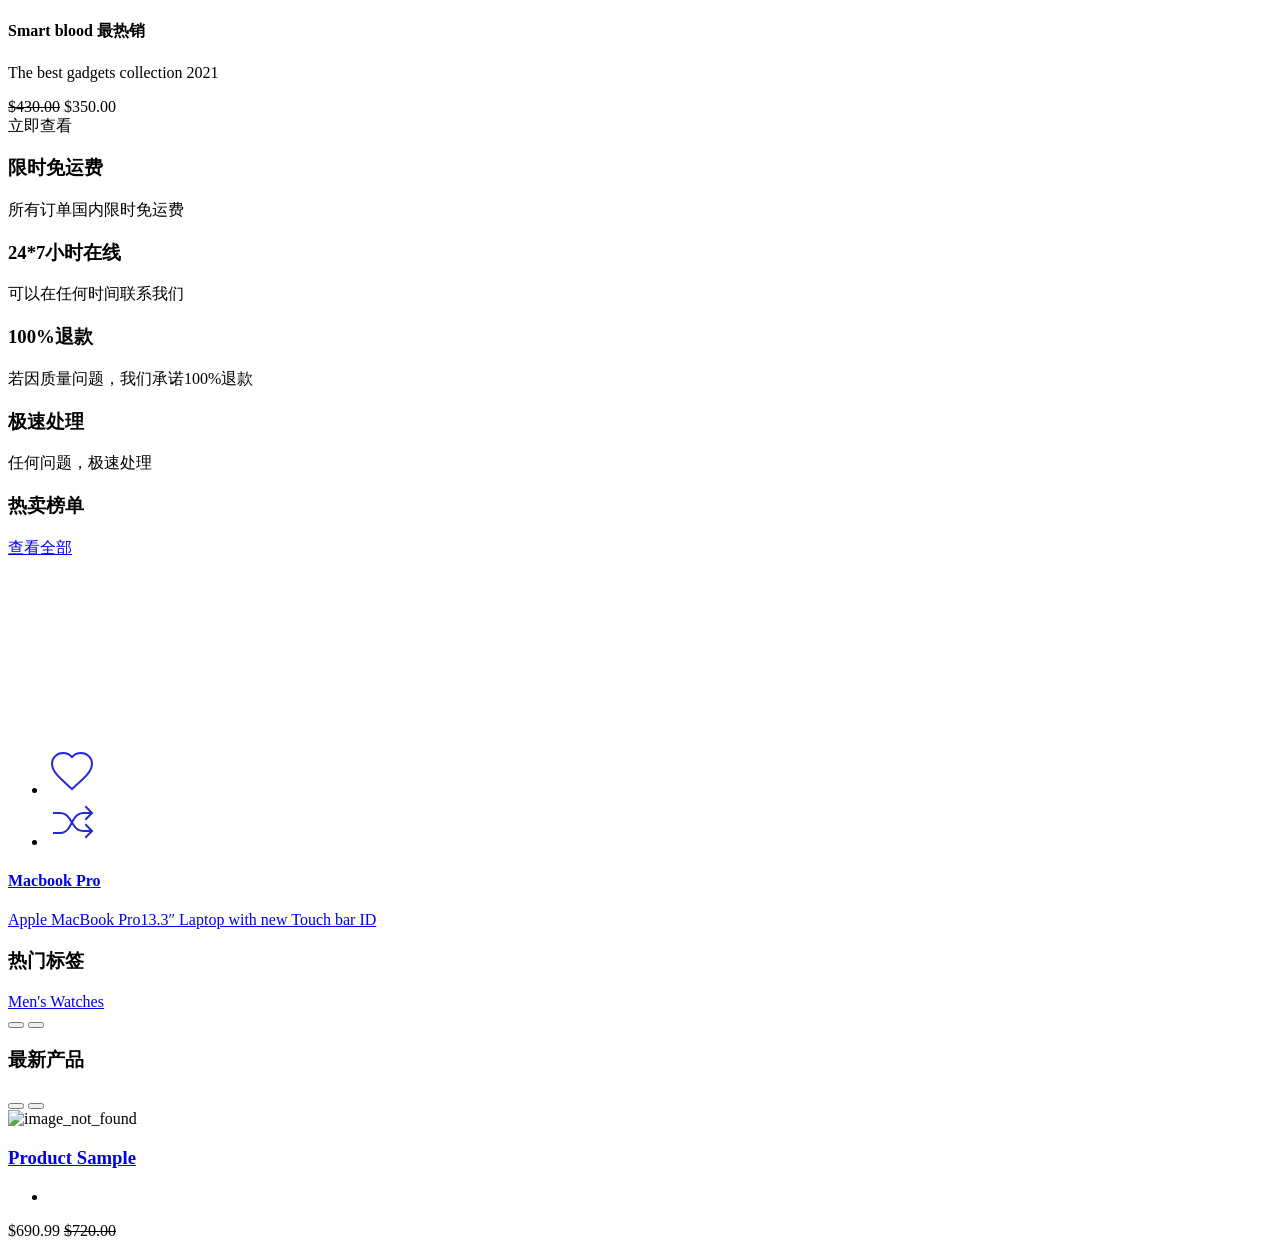
==== commit 4808f275: "基本完工" ====
--- a/src/main/resources/templates/index.html
+++ b/src/main/resources/templates/index.html
@@ -28,6 +28,14 @@
         }())
     </script>
 
+    <script>
+        const isOrder = '[[${orderTrue}]]';
+        console.log(isOrder)
+        if (isOrder) {
+            alert('下单成功');
+        }
+    </script>
+
     <!-- main body - start
     ================================================== -->
     <main>
@@ -42,7 +50,7 @@
                     <div class="col-lg-9 offset-lg-3">
                         <div class="main_slider" data-slick='{"arrows": false}'>
                             <div class="slider_item set-bg-image"
-                                 th:data-background="@{'/cake_imgs/'+${cake.attachmentName}}"
+                                 th:data-background="@{'/upload_img/'+${cake.attachmentName}}"
                                  th:each="cake:${carouselImages}">
                                 <div class="slider_content">
                                     <h3 class="small_title" data-animation="fadeInUp2" data-delay=".2s"
@@ -153,11 +161,12 @@
                             <div class="product-area clearfix">
                                 <div class="grid" th:each="cake :${hotCake}">
                                     <div class="product-pic">
-                                        <img th:src="@{'/upload_img/'+${cake.attachmentName}}" style="height: 168px" alt>
+                                        <img th:src="@{'/upload_img/'+${cake.attachmentName}}" style="height: 168px"
+                                             alt>
                                         <div class="actions">
                                             <ul>
                                                 <li>
-                                                    <a href="#">
+                                                    <a th:onclick="|addToWish(${cake.cakeId},1)|">
                                                         <svg role="img" xmlns="http://www.w3.org/2000/svg" width="48px"
                                                              height="48px" viewBox="0 0 24 24" stroke="#2329D6"
                                                              stroke-width="1" stroke-linecap="square"
@@ -168,7 +177,7 @@
                                                     </a>
                                                 </li>
                                                 <li>
-                                                    <a href="#">
+                                                    <a th:href="'/cake/showOne/'+${cake.cakeId}">
                                                         <svg role="img" xmlns="http://www.w3.org/2000/svg" width="48px"
                                                              height="48px" viewBox="0 0 24 24" stroke="#2329D6"
                                                              stroke-width="1" stroke-linecap="square"
@@ -181,25 +190,13 @@
                                                         </svg>
                                                     </a>
                                                 </li>
-                                                <li>
-                                                    <a class="quickview_btn" data-bs-toggle="modal"
-                                                       href="#quickview_popup" role="button" tabindex="0">
-                                                        <svg width="48px" height="48px" viewBox="0 0 24 24"
-                                                             xmlns="http://www.w3.org/2000/svg" stroke="#2329D6"
-                                                             stroke-width="1" stroke-linecap="square"
-                                                             stroke-linejoin="miter" fill="none" color="#2329D6"><title>
-                                                            Visible (eye)</title>
-                                                            <path d="M22 12C22 12 19 18 12 18C5 18 2 12 2 12C2 12 5 6 12 6C19 6 22 12 22 12Z"/>
-                                                            <circle cx="12" cy="12" r="3"/>
-                                                        </svg>
-                                                    </a>
-                                                </li>
                                             </ul>
                                         </div>
                                     </div>
                                     <div class="details">
                                         <h4><a href="#" th:text="${cake.name}">Macbook Pro</a></h4>
-                                        <p><a href="#" th:text="${cake.description}">Apple MacBook Pro13.3″ Laptop with new Touch bar ID </a></p>
+                                        <p><a href="#" th:text="${cake.description}">Apple MacBook Pro13.3″ Laptop with
+                                            new Touch bar ID </a></p>
                                         <div class="rating">
                                             <i class="fas fa-star"></i>
                                             <i class="fas fa-star"></i>
@@ -211,45 +208,19 @@
                                                 <ins>
                                                     <span class="woocommerce-Price-amount amount">
                                                         <bdi>
-                                                            <span class="woocommerce-Price-currencySymbol" th:text="'￥'+${cake.price}"></span>
+                                                            <span class="woocommerce-Price-currencySymbol"
+                                                                  th:text="'￥'+${cake.price}"></span>
                                                         </bdi>
                                                     </span>
                                                 </ins>
-                                            </span>
-                                        <div class="add-cart-area">
-                                            <button class="add-to-cart"
-                                                    th:onclick="|addToCart(${cake.cakeId},1)|">
-                                                添加到购物车</button>
-                                        </div>
-                                    </div>
-                                </div>
-                            </div>
-                        </div>
-                        <script th:inline="javascript">
-                            function addToCart(cakeId, quantity) {
-                                const url = '/cart/addToCart/' + cakeId + '/' + quantity;
-                                $.get(url)
-                                var flag = [[${addFail}]];
-                                if (!flag) {
-                                    alert('添加成功')
-                                } else {
-                                    alert('添加失败，购物车已满')
-                                }
-                            }
-                            function addToWish(cakeId, quantity) {
-                                const url = '/wish/addToWish/' + cakeId + '/' + quantity;
-                                $.get(url)
-                                var flag = [[${addFail}]];
-                                if (!flag) {
-                                    alert('成功添加到心愿单')
-                                } else {
-                                    alert('添加失败，购物车已满')
-                                }
-                            }
-                        </script>
+                                        </span>
+                                    </div>
+                                </div>
+                            </div>
+                        </div>
                         <div class="top_category_wrap">
                             <div class="sec-title-link">
-                                <h3>热卖类别</h3>
+                                <h3>热门标签</h3>
                             </div>
                             <div class="top_category_carousel2" data-slick='{"dots": false}'>
                                 <div class="slider_item" th:each="tag : ${hotCategory}">
@@ -283,13 +254,14 @@
                                 <div class="vertical_slider_4item" data-slick='{"dots": false}'>
                                     <div class="slider_item" th:each="cake :${latestCake}">
                                         <div class="small_product_layout">
-                                            <a class="item_image" href="shop_details.html">
-                                                <img th:src="@{'/cake_imgs/'+${cake.attachmentName}}"
+                                            <a class="item_image" th:href="'/cake/showOne/'+${cake.cakeId}">
+                                                <img th:src="@{'/upload_img/'+${cake.attachmentName}}"
                                                      alt="image_not_found">
                                             </a>
                                             <div class="item_content">
                                                 <h3 class="item_title">
-                                                    <a href="shop_details.html" th:text="${cake.name}">Product Sample</a>
+                                                    <a href="shop_details.html" th:text="${cake.name}">Product
+                                                        Sample</a>
                                                 </h3>
                                                 <ul class="rating_star ul_li">
                                                     <li>
@@ -316,7 +288,6 @@
         </section>
         <!-- products-with-sidebar-section - end
         ================================================== -->
-        
         <div th:replace="~{component::newsletter}"></div>
     </main>
     <!-- main body - end
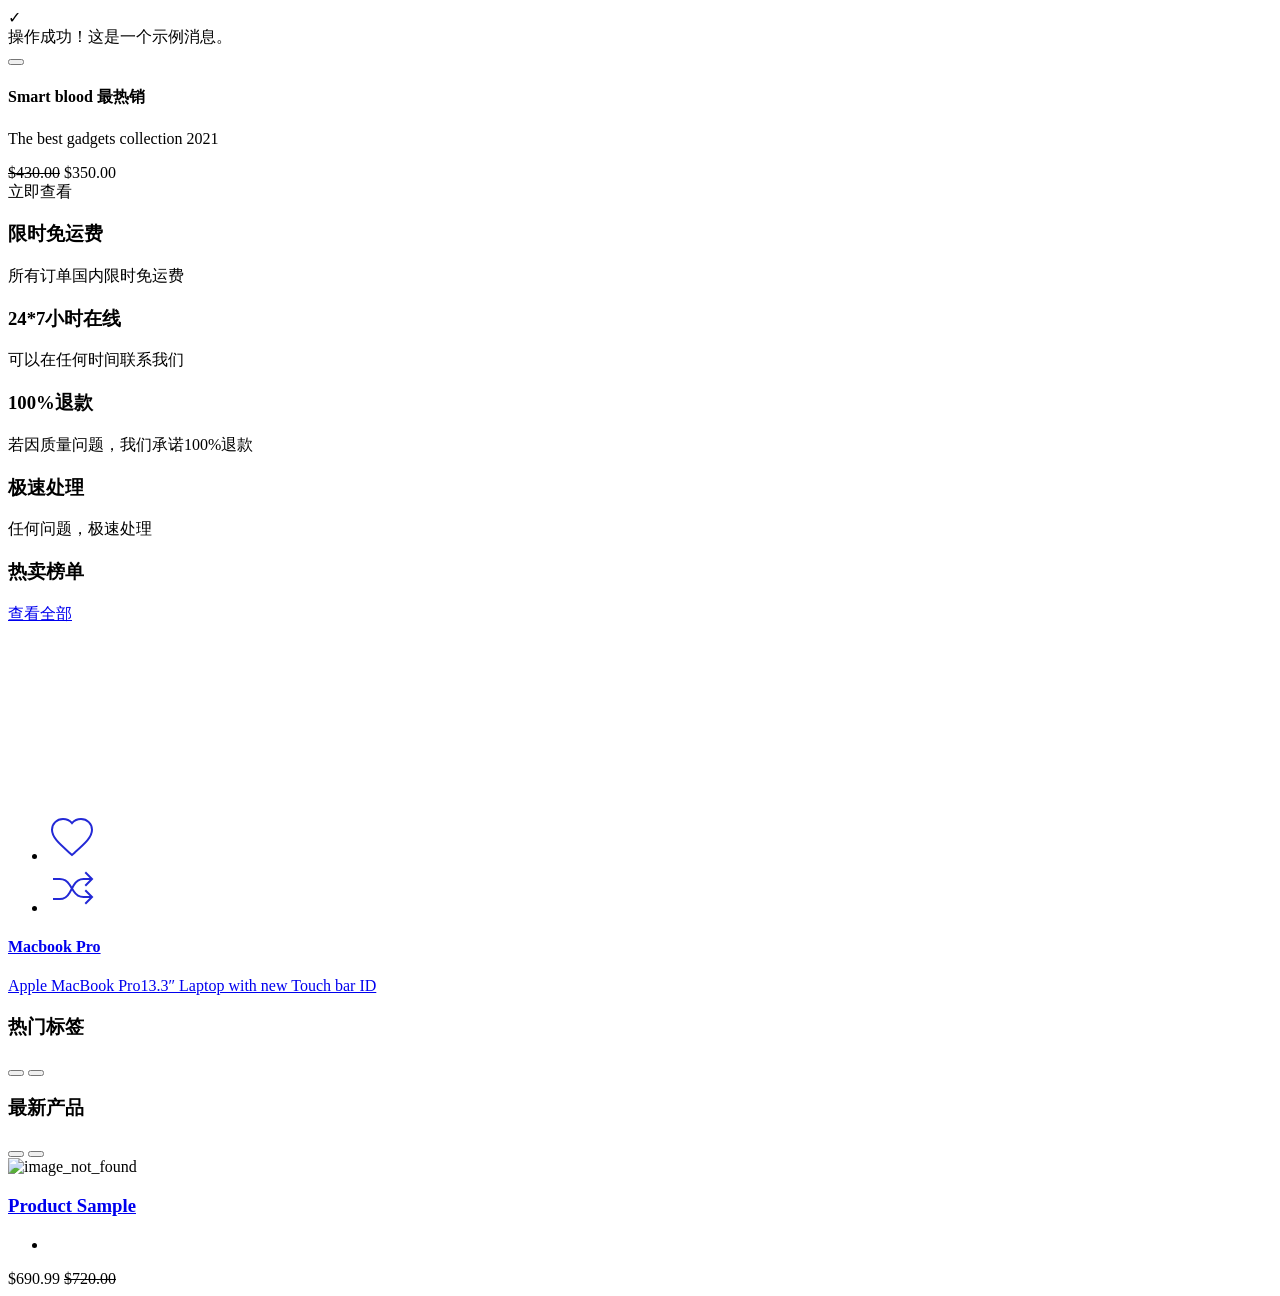
==== commit b48b7fb5: "再次基本完工" ====
--- a/src/main/resources/templates/index.html
+++ b/src/main/resources/templates/index.html
@@ -4,44 +4,41 @@
     <meta charset="utf-8">
     <meta name="viewport" content="width=device-width, initial-scale=1, shrink-to-fit=no">
     <meta http-equiv="x-ua-compatible" content="ie=edge">
-
-    <title th:text="${title}"></title>
-
+    <title>智能蛋糕云订服务平台</title>
+    <link rel="shortcut icon" th:href="@{/images/logo/favourite_icon_1.png}">
     <div th:replace="~{css::css}"></div>
-
     <!-- woocommercen - css include -->
     <link rel="stylesheet" type="text/css" href="../static/css/woocommerce.css" th:href="@{/css/woocommerce.css}">
 </head>
 
+<div th:replace="~{messageStyle::messageStyle}"></div>
+
 <body>
+
+<!-- 现代化弹窗 -->
+<div id="modernAlert" class="modern-alert" role="alert">
+    <span class="alert-icon" id="alertIcon">✓</span>
+    <div class="alert-content" id="alertMessage">操作成功！这是一个示例消息。</div>
+    <button type="button" class="btn-close" aria-label="Close"></button>
+</div>
+
+<div id="serverMessage" th:if="${message}" th:attr="data-message=${message}, data-type=${messageType ?: 'success'}" style="display: none;"></div>
+
 
 <!-- body_wrap - start -->
 <div class="body_wrap">
-
     <div th:replace="~{component::backtotopAndPreload}"></div>
-
     <div th:replace="~{component::header-style-3}"></div>
-
     <script th:inline="javascript">
         (function () {
             document.getElementById("allcategories_collapse").classList.remove('collapse')
         }())
     </script>
-
-    <script>
-        const isOrder = '[[${orderTrue}]]';
-        console.log(isOrder)
-        if (isOrder) {
-            alert('下单成功');
-        }
-    </script>
-
     <!-- main body - start
     ================================================== -->
     <main>
 
         <div th:replace="~{component::shopping_cart}"></div>
-
         <!-- slider_section - start
         ================================================== -->
         <section class="slider_section">
@@ -54,7 +51,7 @@
                                  th:each="cake:${carouselImages}">
                                 <div class="slider_content">
                                     <h3 class="small_title" data-animation="fadeInUp2" data-delay=".2s"
-                                        th:each="tag:${cake.tagList}"><span th:text="${tag.name}"></span></h3>
+                                        th:each="tag:${cake.tagList}"><span th:text="${tag?.name}"></span></h3>
                                     <h4 class="big_title" data-animation="fadeInUp2" data-delay=".4s">
                                         <span1
                                                 th:text="${cake.name}">Smart blood
@@ -195,7 +192,8 @@
                                     </div>
                                     <div class="details">
                                         <h4><a href="#" th:text="${cake.name}">Macbook Pro</a></h4>
-                                        <p><a href="#" th:text="${cake.description}">Apple MacBook Pro13.3″ Laptop with
+                                        <p><a href="#" style="white-space: nowrap;overflow: hidden;text-overflow: ellipsis !important;
+                                            width: 220px;" th:text="${cake.description}">Apple MacBook Pro13.3″ Laptop with
                                             new Touch bar ID </a></p>
                                         <div class="rating">
                                             <i class="fas fa-star"></i>
@@ -225,8 +223,8 @@
                             <div class="top_category_carousel2" data-slick='{"dots": false}'>
                                 <div class="slider_item" th:each="tag : ${hotCategory}">
                                     <div class="category_boxed">
-                                        <a href="#!">
-                                            <span class="item_title" th:text="${tag.name}">Men's Watches</span>
+                                        <a th:href="'/cake/grid/1/'+${tag?.name}">
+                                            <span class="item_title" th:text="${tag?.name}"></span>
                                         </a>
                                     </div>
                                 </div>
@@ -295,6 +293,6 @@
     <div th:replace="~{component::footer}"></div>
 </div>
 <!-- body_wrap - end -->
-<div th:include="~{js::js}"></div>
+<div th:replace="~{js::js}"></div>
 </body>
 </html>
